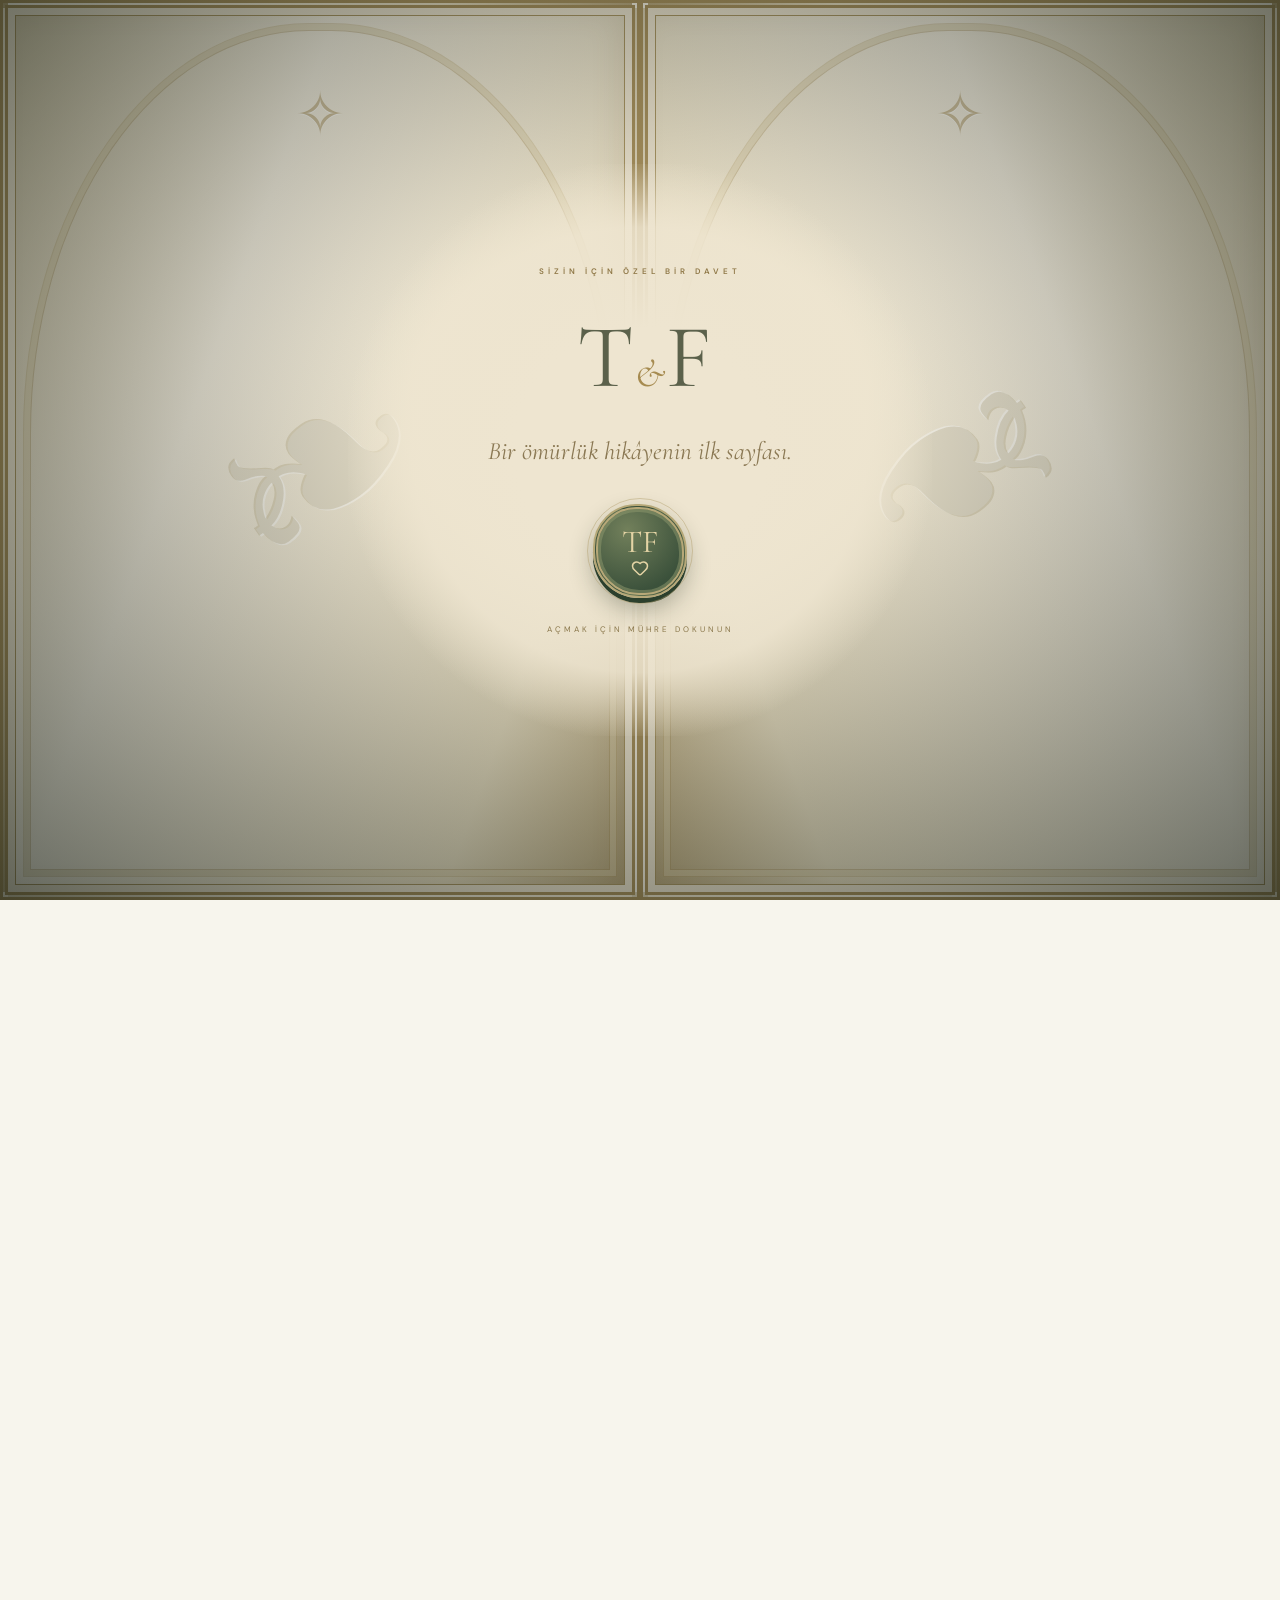
==== index.html @ 4939005d "Fix RSVP dialogs outside animated container and standardize Ümit Faruk name" ====
<!doctype html><html lang="tr"><head><meta charset="utf-8"><meta name="viewport" content="width=device-width,initial-scale=1"><meta name="robots" content="noindex,nofollow"><meta name="description" content="Tuba ve Ümit Faruk'un dijital düğün davetiyesi"><link rel="icon" href="/favicon.svg"><title>Tuba & Ümit Faruk | Bir Ömür Beraber</title>  <script type="module" crossorigin src="/assets/index-DSJ_IQ1r.js"></script>
  <link rel="stylesheet" crossorigin href="/assets/index-CzjHgqT7.css">
</head><body><div id="root"></div></body></html>
---- assets/index-CzjHgqT7.css ----
@import "https://fonts.googleapis.com/css2?family=Cormorant+Garamond:ital,wght@0,400;0,500;0,600;1,400;1,500&family=DM+Sans:wght@400;500;600;700&display=swap";@layer properties{@supports (((-webkit-hyphens:none)) and (not (margin-trim:inline))) or ((-moz-orient:inline) and (not (color:rgb(from red r g b)))){*,:before,:after,::backdrop{--tw-translate-x:0;--tw-translate-y:0;--tw-translate-z:0;--tw-rotate-x:initial;--tw-rotate-y:initial;--tw-rotate-z:initial;--tw-skew-x:initial;--tw-skew-y:initial;--tw-scroll-snap-strictness:proximity;--tw-space-x-reverse:0;--tw-border-style:solid;--tw-leading:initial;--tw-font-weight:initial;--tw-tracking:initial;--tw-ordinal:initial;--tw-slashed-zero:initial;--tw-numeric-figure:initial;--tw-numeric-spacing:initial;--tw-numeric-fraction:initial;--tw-shadow:0 0 #0000;--tw-shadow-color:initial;--tw-shadow-alpha:100%;--tw-inset-shadow:0 0 #0000;--tw-inset-shadow-color:initial;--tw-inset-shadow-alpha:100%;--tw-ring-color:initial;--tw-ring-shadow:0 0 #0000;--tw-inset-ring-color:initial;--tw-inset-ring-shadow:0 0 #0000;--tw-ring-inset:initial;--tw-ring-offset-width:0px;--tw-ring-offset-color:#fff;--tw-ring-offset-shadow:0 0 #0000;--tw-outline-style:solid;--tw-duration:initial;--tw-ease:initial;--tw-content:"";--tw-scale-x:1;--tw-scale-y:1;--tw-scale-z:1}}}@layer theme{:root,:host{--font-sans:ui-sans-serif, system-ui, sans-serif, "Apple Color Emoji", "Segoe UI Emoji", "Segoe UI Symbol", "Noto Color Emoji";--font-mono:ui-monospace, SFMono-Regular, Menlo, Monaco, Consolas, "Liberation Mono", "Courier New", monospace;--color-black:#000;--color-white:#fff;--spacing:.25rem;--container-xs:20rem;--container-sm:24rem;--container-lg:32rem;--text-xs:.75rem;--text-xs--line-height:calc(1 / .75);--text-sm:.875rem;--text-sm--line-height:calc(1.25 / .875);--text-base:1rem;--text-base--line-height:calc(1.5 / 1);--text-lg:1.125rem;--text-lg--line-height:calc(1.75 / 1.125);--font-weight-normal:400;--font-weight-medium:500;--font-weight-semibold:600;--tracking-tight:-.025em;--tracking-widest:.1em;--leading-tight:1.25;--leading-snug:1.375;--leading-normal:1.5;--leading-relaxed:1.625;--radius-xs:.125rem;--radius-sm:.25rem;--radius-md:.375rem;--radius-lg:.5rem;--radius-xl:.75rem;--ease-in-out:cubic-bezier(.4, 0, .2, 1);--animate-spin:spin 1s linear infinite;--animate-pulse:pulse 2s cubic-bezier(.4, 0, .6, 1) infinite;--aspect-video:16 / 9;--default-transition-duration:.15s;--default-transition-timing-function:cubic-bezier(.4, 0, .2, 1);--default-font-family:var(--font-sans);--default-mono-font-family:var(--font-mono)}}@layer base{*,:after,:before,::backdrop{box-sizing:border-box;border:0 solid;margin:0;padding:0}::file-selector-button{box-sizing:border-box;border:0 solid;margin:0;padding:0}html,:host{-webkit-text-size-adjust:100%;tab-size:4;line-height:1.5;font-family:var(--default-font-family,ui-sans-serif, system-ui, sans-serif, "Apple Color Emoji", "Segoe UI Emoji", "Segoe UI Symbol", "Noto Color Emoji");font-feature-settings:var(--default-font-feature-settings,normal);font-variation-settings:var(--default-font-variation-settings,normal);-webkit-tap-highlight-color:transparent}hr{height:0;color:inherit;border-top-width:1px}abbr:where([title]){-webkit-text-decoration:underline dotted;text-decoration:underline dotted}h1,h2,h3,h4,h5,h6{font-size:inherit;font-weight:inherit}a{color:inherit;-webkit-text-decoration:inherit;-webkit-text-decoration:inherit;-webkit-text-decoration:inherit;-webkit-text-decoration:inherit;text-decoration:inherit}b,strong{font-weight:bolder}code,kbd,samp,pre{font-family:var(--default-mono-font-family,ui-monospace, SFMono-Regular, Menlo, Monaco, Consolas, "Liberation Mono", "Courier New", monospace);font-feature-settings:var(--default-mono-font-feature-settings,normal);font-variation-settings:var(--default-mono-font-variation-settings,normal);font-size:1em}small{font-size:80%}sub,sup{vertical-align:baseline;font-size:75%;line-height:0;position:relative}sub{bottom:-.25em}sup{top:-.5em}table{text-indent:0;border-color:inherit;border-collapse:collapse}:-moz-focusring{outline:auto}progress{vertical-align:baseline}summary{display:list-item}ol,ul,menu{list-style:none}img,svg,video,canvas,audio,iframe,embed,object{vertical-align:middle;display:block}img,video{max-width:100%;height:auto}button,input,select,optgroup,textarea{font:inherit;font-feature-settings:inherit;font-variation-settings:inherit;letter-spacing:inherit;color:inherit;opacity:1;background-color:#0000;border-radius:0}::file-selector-button{font:inherit;font-feature-settings:inherit;font-variation-settings:inherit;letter-spacing:inherit;color:inherit;opacity:1;background-color:#0000;border-radius:0}:where(select:is([multiple],[size])) optgroup{font-weight:bolder}:where(select:is([multiple],[size])) optgroup option{padding-inline-start:20px}::file-selector-button{margin-inline-end:4px}::placeholder{opacity:1}@supports (not ((-webkit-appearance:-apple-pay-button))) or (contain-intrinsic-size:1px){::placeholder{color:currentColor}@supports (color:color-mix(in lab, red, red)){::placeholder{color:color-mix(in oklab, currentcolor 50%, transparent)}}}textarea{resize:vertical}::-webkit-search-decoration{-webkit-appearance:none}::-webkit-date-and-time-value{min-height:1lh;text-align:inherit}::-webkit-datetime-edit{display:inline-flex}::-webkit-datetime-edit-fields-wrapper{padding:0}::-webkit-datetime-edit{padding-block:0}::-webkit-datetime-edit-year-field{padding-block:0}::-webkit-datetime-edit-month-field{padding-block:0}::-webkit-datetime-edit-day-field{padding-block:0}::-webkit-datetime-edit-hour-field{padding-block:0}::-webkit-datetime-edit-minute-field{padding-block:0}::-webkit-datetime-edit-second-field{padding-block:0}::-webkit-datetime-edit-millisecond-field{padding-block:0}::-webkit-datetime-edit-meridiem-field{padding-block:0}::-webkit-calendar-picker-indicator{line-height:1}:-moz-ui-invalid{box-shadow:none}button,input:where([type=button],[type=reset],[type=submit]){appearance:button}::file-selector-button{appearance:button}::-webkit-inner-spin-button{height:auto}::-webkit-outer-spin-button{height:auto}[hidden]:where(:not([hidden=until-found])){display:none!important}}@layer components;@layer utilities{.\@container\/card-header{container:card-header/inline-size}.\@container\/field-group{container:field-group/inline-size}.pointer-events-none{pointer-events:none}.invisible{visibility:hidden}.visible{visibility:visible}.sr-only{clip-path:inset(50%);white-space:nowrap;border-width:0;width:1px;height:1px;margin:-1px;padding:0;position:absolute;overflow:hidden}.absolute{position:absolute}.fixed{position:fixed}.relative{position:relative}.inset-0{inset:calc(var(--spacing) * 0)}.inset-x-0{inset-inline:calc(var(--spacing) * 0)}.inset-y-0{inset-block:calc(var(--spacing) * 0)}.inset-s-1\/2{inset-inline-start:50%}.start{inset-inline-start:var(--spacing)}.end{inset-inline-end:var(--spacing)}.-top-12{top:calc(var(--spacing) * -12)}.top-0{top:calc(var(--spacing) * 0)}.top-1\.5{top:calc(var(--spacing) * 1.5)}.top-1\/2{top:50%}.top-3\.5{top:calc(var(--spacing) * 3.5)}.top-4{top:calc(var(--spacing) * 4)}.top-\[1px\]{top:1px}.top-\[50\%\]{top:50%}.top-\[60\%\]{top:60%}.top-full{top:100%}.-right-12{right:calc(var(--spacing) * -12)}.right-0{right:calc(var(--spacing) * 0)}.right-1{right:calc(var(--spacing) * 1)}.right-2{right:calc(var(--spacing) * 2)}.right-3{right:calc(var(--spacing) * 3)}.right-3\.5{right:calc(var(--spacing) * 3.5)}.right-4{right:calc(var(--spacing) * 4)}.-bottom-12{bottom:calc(var(--spacing) * -12)}.bottom-0{bottom:calc(var(--spacing) * 0)}.-left-12{left:calc(var(--spacing) * -12)}.left-0{left:calc(var(--spacing) * 0)}.left-1\/2{left:50%}.left-2{left:calc(var(--spacing) * 2)}.left-3{left:calc(var(--spacing) * 3)}.left-\[50\%\]{left:50%}.isolate{isolation:isolate}.z-10{z-index:10}.z-20{z-index:20}.z-50{z-index:50}.z-\[1\]{z-index:1}.order-first{order:-9999}.order-last{order:9999}.col-start-2{grid-column-start:2}.row-span-2{grid-row:span 2/span 2}.row-start-1{grid-row-start:1}.m-0\!{margin:calc(var(--spacing) * 0)!important}.-mx-1{margin-inline:calc(var(--spacing) * -1)}.mx-2{margin-inline:calc(var(--spacing) * 2)}.mx-3\.5{margin-inline:calc(var(--spacing) * 3.5)}.mx-auto{margin-inline:auto}.-my-2{margin-block:calc(var(--spacing) * -2)}.my-0{margin-block:calc(var(--spacing) * 0)}.my-0\.5{margin-block:calc(var(--spacing) * .5)}.my-1{margin-block:calc(var(--spacing) * 1)}.-mt-4{margin-top:calc(var(--spacing) * -4)}.mt-0\.5{margin-top:calc(var(--spacing) * .5)}.mt-1\.5{margin-top:calc(var(--spacing) * 1.5)}.mt-2{margin-top:calc(var(--spacing) * 2)}.mt-4{margin-top:calc(var(--spacing) * 4)}.mt-auto{margin-top:auto}.mb-2{margin-bottom:calc(var(--spacing) * 2)}.mb-3{margin-bottom:calc(var(--spacing) * 3)}.-ml-1{margin-left:calc(var(--spacing) * -1)}.-ml-4{margin-left:calc(var(--spacing) * -4)}.ml-1{margin-left:calc(var(--spacing) * 1)}.ml-4{margin-left:calc(var(--spacing) * 4)}.ml-auto{margin-left:auto}.line-clamp-1{-webkit-line-clamp:1;-webkit-box-orient:vertical;display:-webkit-box;overflow:hidden}.line-clamp-2{-webkit-line-clamp:2;-webkit-box-orient:vertical;display:-webkit-box;overflow:hidden}.block{display:block}.flex{display:flex}.grid{display:grid}.hidden{display:none}.inline-flex{display:inline-flex}.table{display:table}.table-caption{display:table-caption}.table-cell{display:table-cell}.table-row{display:table-row}.field-sizing-content{field-sizing:content}.aspect-square{aspect-ratio:1}.aspect-video{aspect-ratio:var(--aspect-video)}.size-\(--cell-size\){width:var(--cell-size);height:var(--cell-size)}.size-2{width:calc(var(--spacing) * 2);height:calc(var(--spacing) * 2)}.size-2\.5{width:calc(var(--spacing) * 2.5);height:calc(var(--spacing) * 2.5)}.size-3{width:calc(var(--spacing) * 3);height:calc(var(--spacing) * 3)}.size-3\.5{width:calc(var(--spacing) * 3.5);height:calc(var(--spacing) * 3.5)}.size-4{width:calc(var(--spacing) * 4);height:calc(var(--spacing) * 4)}.size-6{width:calc(var(--spacing) * 6);height:calc(var(--spacing) * 6)}.size-7{width:calc(var(--spacing) * 7);height:calc(var(--spacing) * 7)}.size-8{width:calc(var(--spacing) * 8);height:calc(var(--spacing) * 8)}.size-9{width:calc(var(--spacing) * 9);height:calc(var(--spacing) * 9)}.size-10{width:calc(var(--spacing) * 10);height:calc(var(--spacing) * 10)}.size-16{width:calc(var(--spacing) * 16);height:calc(var(--spacing) * 16)}.size-auto{width:auto;height:auto}.size-full{width:100%;height:100%}.h-\(--cell-size\){height:var(--cell-size)}.h-1\.5{height:calc(var(--spacing) * 1.5)}.h-2{height:calc(var(--spacing) * 2)}.h-2\.5{height:calc(var(--spacing) * 2.5)}.h-4{height:calc(var(--spacing) * 4)}.h-5{height:calc(var(--spacing) * 5)}.h-6{height:calc(var(--spacing) * 6)}.h-7{height:calc(var(--spacing) * 7)}.h-8{height:calc(var(--spacing) * 8)}.h-9{height:calc(var(--spacing) * 9)}.h-10{height:calc(var(--spacing) * 10)}.h-12{height:calc(var(--spacing) * 12)}.h-\[calc\(--spacing\(5\.5\)\)\]{height:calc(calc(var(--spacing) * 5.5))}.h-\[calc\(100\%-1px\)\]{height:calc(100% - 1px)}.h-\[var\(--radix-navigation-menu-viewport-height\)\]{height:var(--radix-navigation-menu-viewport-height)}.h-\[var\(--radix-select-trigger-height\)\]{height:var(--radix-select-trigger-height)}.h-auto{height:auto}.h-full{height:100%}.h-max{height:max-content}.h-px{height:1px}.h-svh{height:100svh}.max-h-\(--radix-context-menu-content-available-height\){max-height:var(--radix-context-menu-content-available-height)}.max-h-\(--radix-dropdown-menu-content-available-height\){max-height:var(--radix-dropdown-menu-content-available-height)}.max-h-\(--radix-select-content-available-height\){max-height:var(--radix-select-content-available-height)}.max-h-96{max-height:calc(var(--spacing) * 96)}.max-h-\[300px\]{max-height:300px}.max-h-\[min\(calc\(--spacing\(96\)---spacing\(9\)\)\,calc\(var\(--available-height\)---spacing\(9\)\)\)\]{max-height:min(calc(calc(var(--spacing) * 96) - calc(var(--spacing) * 9)), calc(var(--available-height) - calc(var(--spacing) * 9)))}.min-h-0{min-height:calc(var(--spacing) * 0)}.min-h-4{min-height:calc(var(--spacing) * 4)}.min-h-9{min-height:calc(var(--spacing) * 9)}.min-h-16{min-height:calc(var(--spacing) * 16)}.min-h-full{min-height:100%}.min-h-svh{min-height:100svh}.w-\(--anchor-width\){width:var(--anchor-width)}.w-\(--cell-size\){width:var(--cell-size)}.w-\(--sidebar-width\){width:var(--sidebar-width)}.w-0{width:calc(var(--spacing) * 0)}.w-1{width:calc(var(--spacing) * 1)}.w-2{width:calc(var(--spacing) * 2)}.w-2\.5{width:calc(var(--spacing) * 2.5)}.w-3{width:calc(var(--spacing) * 3)}.w-3\/4{width:75%}.w-4{width:calc(var(--spacing) * 4)}.w-5{width:calc(var(--spacing) * 5)}.w-9{width:calc(var(--spacing) * 9)}.w-10{width:calc(var(--spacing) * 10)}.w-24{width:calc(var(--spacing) * 24)}.w-64{width:calc(var(--spacing) * 64)}.w-72{width:calc(var(--spacing) * 72)}.w-\[100px\]{width:100px}.w-auto{width:auto}.w-fit{width:fit-content}.w-full{width:100%}.w-max{width:max-content}.w-px{width:1px}.max-w-\(--available-width\){max-width:var(--available-width)}.max-w-\(--skeleton-width\){max-width:var(--skeleton-width)}.max-w-\[80\%\]{max-width:80%}.max-w-\[calc\(100\%-2rem\)\]{max-width:calc(100% - 2rem)}.max-w-full{max-width:100%}.max-w-max{max-width:max-content}.max-w-sm{max-width:var(--container-sm)}.min-w-\(--cell-size\){min-width:var(--cell-size)}.min-w-0{min-width:calc(var(--spacing) * 0)}.min-w-5{min-width:calc(var(--spacing) * 5)}.min-w-8{min-width:calc(var(--spacing) * 8)}.min-w-9{min-width:calc(var(--spacing) * 9)}.min-w-10{min-width:calc(var(--spacing) * 10)}.min-w-16{min-width:calc(var(--spacing) * 16)}.min-w-40{min-width:calc(var(--spacing) * 40)}.min-w-\[8rem\]{min-width:8rem}.min-w-\[12rem\]{min-width:12rem}.min-w-\[calc\(var\(--anchor-width\)\+--spacing\(7\)\)\]{min-width:calc(var(--anchor-width) + calc(var(--spacing) * 7))}.min-w-\[var\(--radix-select-trigger-width\)\]{min-width:var(--radix-select-trigger-width)}.flex-1{flex:1}.shrink{flex-shrink:1}.shrink-0{flex-shrink:0}.grow{flex-grow:1}.grow-0{flex-grow:0}.basis-full{flex-basis:100%}.caption-bottom{caption-side:bottom}.border-collapse{border-collapse:collapse}.origin-\(--radix-context-menu-content-transform-origin\){transform-origin:var(--radix-context-menu-content-transform-origin)}.origin-\(--radix-dropdown-menu-content-transform-origin\){transform-origin:var(--radix-dropdown-menu-content-transform-origin)}.origin-\(--radix-hover-card-content-transform-origin\){transform-origin:var(--radix-hover-card-content-transform-origin)}.origin-\(--radix-menubar-content-transform-origin\){transform-origin:var(--radix-menubar-content-transform-origin)}.origin-\(--radix-popover-content-transform-origin\){transform-origin:var(--radix-popover-content-transform-origin)}.origin-\(--radix-select-content-transform-origin\){transform-origin:var(--radix-select-content-transform-origin)}.origin-\(--radix-tooltip-content-transform-origin\){transform-origin:var(--radix-tooltip-content-transform-origin)}.origin-\(--transform-origin\){transform-origin:var(--transform-origin)}.-translate-x-1\/2{--tw-translate-x:calc(calc(1 / 2 * 100%) * -1);translate:var(--tw-translate-x) var(--tw-translate-y)}.-translate-x-px{--tw-translate-x:-1px;translate:var(--tw-translate-x) var(--tw-translate-y)}.translate-x-\[-50\%\]{--tw-translate-x:-50%;translate:var(--tw-translate-x) var(--tw-translate-y)}.translate-x-px{--tw-translate-x:1px;translate:var(--tw-translate-x) var(--tw-translate-y)}.-translate-y-1\/2{--tw-translate-y:calc(calc(1 / 2 * 100%) * -1);translate:var(--tw-translate-x) var(--tw-translate-y)}.-translate-y-3\/4{--tw-translate-y:calc(calc(3 / 4 * 100%) * -1);translate:var(--tw-translate-x) var(--tw-translate-y)}.translate-y-0\.5{--tw-translate-y:calc(var(--spacing) * .5);translate:var(--tw-translate-x) var(--tw-translate-y)}.translate-y-3\/4{--tw-translate-y:calc(3 / 4 * 100%);translate:var(--tw-translate-x) var(--tw-translate-y)}.translate-y-\[-50\%\]{--tw-translate-y:-50%;translate:var(--tw-translate-x) var(--tw-translate-y)}.translate-y-\[calc\(-50\%_-_2px\)\]{--tw-translate-y:calc(-50% - 2px);translate:var(--tw-translate-x) var(--tw-translate-y)}.rotate-45{rotate:45deg}.rotate-90{rotate:90deg}.transform{transform:var(--tw-rotate-x,) var(--tw-rotate-y,) var(--tw-rotate-z,) var(--tw-skew-x,) var(--tw-skew-y,)}.animate-pulse{animation:var(--animate-pulse)}.animate-spin{animation:var(--animate-spin)}.cursor-default{cursor:default}.cursor-text{cursor:text}.touch-none{touch-action:none}.resize-none{resize:none}.snap-x{scroll-snap-type:x var(--tw-scroll-snap-strictness)}.snap-mandatory{--tw-scroll-snap-strictness:mandatory}.scroll-my-1{scroll-margin-block:calc(var(--spacing) * 1)}.scroll-px-1{scroll-padding-inline:calc(var(--spacing) * 1)}.scroll-py-1{scroll-padding-block:calc(var(--spacing) * 1)}.list-disc{list-style-type:disc}.list-none{list-style-type:none}.appearance-none{appearance:none}.auto-rows-min{grid-auto-rows:min-content}.grid-cols-\[0_1fr\]{grid-template-columns:0 1fr}.grid-rows-\[auto_1fr\]{grid-template-rows:auto 1fr}.grid-rows-\[auto_auto\]{grid-template-rows:auto auto}.flex-col{flex-direction:column}.flex-col-reverse{flex-direction:column-reverse}.flex-row{flex-direction:row}.flex-wrap{flex-wrap:wrap}.place-content-center{place-content:center}.place-items-center{place-items:center}.items-center{align-items:center}.items-end{align-items:flex-end}.items-start{align-items:flex-start}.items-stretch{align-items:stretch}.justify-between{justify-content:space-between}.justify-center{justify-content:center}.justify-start{justify-content:flex-start}.justify-items-start{justify-items:start}.gap-0\.5{gap:calc(var(--spacing) * .5)}.gap-1{gap:calc(var(--spacing) * 1)}.gap-1\.5{gap:calc(var(--spacing) * 1.5)}.gap-2{gap:calc(var(--spacing) * 2)}.gap-2\.5{gap:calc(var(--spacing) * 2.5)}.gap-3{gap:calc(var(--spacing) * 3)}.gap-4{gap:calc(var(--spacing) * 4)}.gap-6{gap:calc(var(--spacing) * 6)}.gap-7{gap:calc(var(--spacing) * 7)}.gap-8{gap:calc(var(--spacing) * 8)}.gap-\[--spacing\(var\(--gap\)\)\]{gap:calc(var(--spacing) * var(--gap))}:where(.-space-x-2>:not(:last-child)){--tw-space-x-reverse:0;margin-inline-start:calc(calc(var(--spacing) * -2) * var(--tw-space-x-reverse));margin-inline-end:calc(calc(var(--spacing) * -2) * calc(1 - var(--tw-space-x-reverse)))}.gap-y-0\.5{row-gap:calc(var(--spacing) * .5)}.self-end{align-self:flex-end}.self-start{align-self:flex-start}.self-stretch{align-self:stretch}.justify-self-end{justify-self:flex-end}.truncate{text-overflow:ellipsis;white-space:nowrap;overflow:hidden}.overflow-auto{overflow:auto}.overflow-hidden{overflow:hidden}.overflow-x-auto{overflow-x:auto}.overflow-x-hidden{overflow-x:hidden}.overflow-y-auto{overflow-y:auto}.overscroll-contain{overscroll-behavior:contain}.overscroll-x-contain{overscroll-behavior-x:contain}.rounded-\[2px\]{border-radius:2px}.rounded-\[4px\]{border-radius:4px}.rounded-\[calc\(var\(--radius\)-5px\)\]{border-radius:calc(var(--radius) - 5px)}.rounded-\[inherit\]{border-radius:inherit}.rounded-full{border-radius:2147483647px}.rounded-lg{border-radius:var(--radius-lg)}.rounded-md{border-radius:var(--radius-md)}.rounded-none{border-radius:0}.rounded-sm{border-radius:var(--radius-sm)}.rounded-xl{border-radius:var(--radius-xl)}.rounded-xs{border-radius:var(--radius-xs)}.rounded-l-md{border-top-left-radius:var(--radius-md);border-bottom-left-radius:var(--radius-md)}.rounded-tl-sm{border-top-left-radius:var(--radius-sm)}.rounded-r-md{border-top-right-radius:var(--radius-md);border-bottom-right-radius:var(--radius-md)}.border{border-style:var(--tw-border-style);border-width:1px}.border-0{border-style:var(--tw-border-style);border-width:0}.border-\[1\.5px\]{border-style:var(--tw-border-style);border-width:1.5px}.border-y{border-block-style:var(--tw-border-style);border-block-width:1px}.border-t{border-top-style:var(--tw-border-style);border-top-width:1px}.border-r{border-right-style:var(--tw-border-style);border-right-width:1px}.border-b{border-bottom-style:var(--tw-border-style);border-bottom-width:1px}.border-l{border-left-style:var(--tw-border-style);border-left-width:1px}.border-dashed{--tw-border-style:dashed;border-style:dashed}.border-none{--tw-border-style:none;border-style:none}.border-\(--color-border\){border-color:var(--color-border)}.border-transparent{border-color:#0000}.border-t-transparent{border-top-color:#0000}.border-l-transparent{border-left-color:#0000}.bg-\(--color-bg\){background-color:var(--color-bg)}.bg-\[Canvas\]{background-color:canvas}.bg-black\/50{background-color:#00000080}@supports (color:color-mix(in lab, red, red)){.bg-black\/50{background-color:color-mix(in oklab, var(--color-black) 50%, transparent)}}.bg-transparent{background-color:#0000}.bg-white{background-color:var(--color-white)}.bg-clip-padding{background-clip:padding-box}.fill-current{fill:currentColor}.p-0{padding:calc(var(--spacing) * 0)}.p-1{padding:calc(var(--spacing) * 1)}.p-2{padding:calc(var(--spacing) * 2)}.p-3{padding:calc(var(--spacing) * 3)}.p-4{padding:calc(var(--spacing) * 4)}.p-6{padding:calc(var(--spacing) * 6)}.p-\[3px\]{padding:3px}.p-px{padding:1px}.px-\(--cell-size\){padding-inline:var(--cell-size)}.px-1{padding-inline:calc(var(--spacing) * 1)}.px-1\.5{padding-inline:calc(var(--spacing) * 1.5)}.px-2{padding-inline:calc(var(--spacing) * 2)}.px-2\.5{padding-inline:calc(var(--spacing) * 2.5)}.px-3{padding-inline:calc(var(--spacing) * 3)}.px-4{padding-inline:calc(var(--spacing) * 4)}.px-6{padding-inline:calc(var(--spacing) * 6)}.py-0\.5{padding-block:calc(var(--spacing) * .5)}.py-1{padding-block:calc(var(--spacing) * 1)}.py-1\.5{padding-block:calc(var(--spacing) * 1.5)}.py-2{padding-block:calc(var(--spacing) * 2)}.py-3{padding-block:calc(var(--spacing) * 3)}.py-4{padding-block:calc(var(--spacing) * 4)}.py-6{padding-block:calc(var(--spacing) * 6)}.pt-0{padding-top:calc(var(--spacing) * 0)}.pt-3{padding-top:calc(var(--spacing) * 3)}.pt-4{padding-top:calc(var(--spacing) * 4)}.pr-1{padding-right:calc(var(--spacing) * 1)}.pr-2{padding-right:calc(var(--spacing) * 2)}.pr-2\.5{padding-right:calc(var(--spacing) * 2.5)}.pr-3{padding-right:calc(var(--spacing) * 3)}.pr-8{padding-right:calc(var(--spacing) * 8)}.pr-9{padding-right:calc(var(--spacing) * 9)}.pb-2{padding-bottom:calc(var(--spacing) * 2)}.pb-3{padding-bottom:calc(var(--spacing) * 3)}.pb-4{padding-bottom:calc(var(--spacing) * 4)}.pl-2{padding-left:calc(var(--spacing) * 2)}.pl-3{padding-left:calc(var(--spacing) * 3)}.pl-4{padding-left:calc(var(--spacing) * 4)}.pl-8{padding-left:calc(var(--spacing) * 8)}.text-center{text-align:center}.text-left{text-align:left}.align-middle{vertical-align:middle}.font-mono{font-family:var(--font-mono)}.font-sans{font-family:var(--font-sans)}.text-base{font-size:var(--text-base);line-height:var(--tw-leading,var(--text-base--line-height))}.text-lg{font-size:var(--text-lg);line-height:var(--tw-leading,var(--text-lg--line-height))}.text-sm{font-size:var(--text-sm);line-height:var(--tw-leading,var(--text-sm--line-height))}.text-sm\/relaxed{font-size:var(--text-sm);line-height:var(--leading-relaxed)}.text-xs{font-size:var(--text-xs);line-height:var(--tw-leading,var(--text-xs--line-height))}.text-\[0\.8rem\]{font-size:.8rem}.leading-none{--tw-leading:1;line-height:1}.leading-normal{--tw-leading:var(--leading-normal);line-height:var(--leading-normal)}.leading-relaxed{--tw-leading:var(--leading-relaxed);line-height:var(--leading-relaxed)}.leading-snug{--tw-leading:var(--leading-snug);line-height:var(--leading-snug)}.leading-tight{--tw-leading:var(--leading-tight);line-height:var(--leading-tight)}.font-medium{--tw-font-weight:var(--font-weight-medium);font-weight:var(--font-weight-medium)}.font-normal{--tw-font-weight:var(--font-weight-normal);font-weight:var(--font-weight-normal)}.font-semibold{--tw-font-weight:var(--font-weight-semibold);font-weight:var(--font-weight-semibold)}.tracking-tight{--tw-tracking:var(--tracking-tight);letter-spacing:var(--tracking-tight)}.tracking-widest{--tw-tracking:var(--tracking-widest);letter-spacing:var(--tracking-widest)}.text-balance{text-wrap:balance}.break-words,.wrap-break-word{overflow-wrap:break-word}.whitespace-normal{white-space:normal}.whitespace-nowrap{white-space:nowrap}.text-\[CanvasText\]{color:canvastext}.text-current{color:currentColor}.text-white{color:var(--color-white)}.tabular-nums{--tw-numeric-spacing:tabular-nums;font-variant-numeric:var(--tw-ordinal,) var(--tw-slashed-zero,) var(--tw-numeric-figure,) var(--tw-numeric-spacing,) var(--tw-numeric-fraction,)}.underline-offset-4{text-underline-offset:4px}.opacity-0{opacity:0}.opacity-50{opacity:.5}.opacity-60{opacity:.6}.opacity-70{opacity:.7}.shadow{--tw-shadow:0 1px 3px 0 var(--tw-shadow-color,#0000001a), 0 1px 2px -1px var(--tw-shadow-color,#0000001a);box-shadow:var(--tw-inset-shadow), var(--tw-inset-ring-shadow), var(--tw-ring-offset-shadow), var(--tw-ring-shadow), var(--tw-shadow)}.shadow-\[0_0_0_1px_var\(--sidebar-border\)\]{--tw-shadow:0 0 0 1px var(--tw-shadow-color,var(--sidebar-border));box-shadow:var(--tw-inset-shadow), var(--tw-inset-ring-shadow), var(--tw-ring-offset-shadow), var(--tw-ring-shadow), var(--tw-shadow)}.shadow-lg{--tw-shadow:0 10px 15px -3px var(--tw-shadow-color,#0000001a), 0 4px 6px -4px var(--tw-shadow-color,#0000001a);box-shadow:var(--tw-inset-shadow), var(--tw-inset-ring-shadow), var(--tw-ring-offset-shadow), var(--tw-ring-shadow), var(--tw-shadow)}.shadow-md{--tw-shadow:0 4px 6px -1px var(--tw-shadow-color,#0000001a), 0 2px 4px -2px var(--tw-shadow-color,#0000001a);box-shadow:var(--tw-inset-shadow), var(--tw-inset-ring-shadow), var(--tw-ring-offset-shadow), var(--tw-ring-shadow), var(--tw-shadow)}.shadow-none{--tw-shadow:0 0 #0000;box-shadow:var(--tw-inset-shadow), var(--tw-inset-ring-shadow), var(--tw-ring-offset-shadow), var(--tw-ring-shadow), var(--tw-shadow)}.shadow-sm{--tw-shadow:0 1px 3px 0 var(--tw-shadow-color,#0000001a), 0 1px 2px -1px var(--tw-shadow-color,#0000001a);box-shadow:var(--tw-inset-shadow), var(--tw-inset-ring-shadow), var(--tw-ring-offset-shadow), var(--tw-ring-shadow), var(--tw-shadow)}.shadow-xl{--tw-shadow:0 20px 25px -5px var(--tw-shadow-color,#0000001a), 0 8px 10px -6px var(--tw-shadow-color,#0000001a);box-shadow:var(--tw-inset-shadow), var(--tw-inset-ring-shadow), var(--tw-ring-offset-shadow), var(--tw-ring-shadow), var(--tw-shadow)}.shadow-xs{--tw-shadow:0 1px 2px 0 var(--tw-shadow-color,#0000000d);box-shadow:var(--tw-inset-shadow), var(--tw-inset-ring-shadow), var(--tw-ring-offset-shadow), var(--tw-ring-shadow), var(--tw-shadow)}.ring-0{--tw-ring-shadow:var(--tw-ring-inset,) 0 0 0 calc(0px + var(--tw-ring-offset-width)) var(--tw-ring-color,currentcolor);box-shadow:var(--tw-inset-shadow), var(--tw-inset-ring-shadow), var(--tw-ring-offset-shadow), var(--tw-ring-shadow), var(--tw-shadow)}.ring-1{--tw-ring-shadow:var(--tw-ring-inset,) 0 0 0 calc(1px + var(--tw-ring-offset-width)) var(--tw-ring-color,currentcolor);box-shadow:var(--tw-inset-shadow), var(--tw-inset-ring-shadow), var(--tw-ring-offset-shadow), var(--tw-ring-shadow), var(--tw-shadow)}.ring-2{--tw-ring-shadow:var(--tw-ring-inset,) 0 0 0 calc(2px + var(--tw-ring-offset-width)) var(--tw-ring-color,currentcolor);box-shadow:var(--tw-inset-shadow), var(--tw-inset-ring-shadow), var(--tw-ring-offset-shadow), var(--tw-ring-shadow), var(--tw-shadow)}.ring-3{--tw-ring-shadow:var(--tw-ring-inset,) 0 0 0 calc(3px + var(--tw-ring-offset-width)) var(--tw-ring-color,currentcolor);box-shadow:var(--tw-inset-shadow), var(--tw-inset-ring-shadow), var(--tw-ring-offset-shadow), var(--tw-ring-shadow), var(--tw-shadow)}.outline-hidden{--tw-outline-style:none;outline-style:none}@media (forced-colors:active){.outline-hidden{outline-offset:2px;outline:2px solid #0000}}.outline{outline-style:var(--tw-outline-style);outline-width:1px}.transition{transition-property:color,background-color,border-color,outline-color,text-decoration-color,fill,stroke,--tw-gradient-from,--tw-gradient-via,--tw-gradient-to,opacity,box-shadow,transform,translate,scale,rotate,filter,-webkit-backdrop-filter,backdrop-filter,display,content-visibility,overlay,pointer-events;transition-timing-function:var(--tw-ease,var(--default-transition-timing-function));transition-duration:var(--tw-duration,var(--default-transition-duration))}.transition-\[color\,box-shadow\]{transition-property:color,box-shadow;transition-timing-function:var(--tw-ease,var(--default-transition-timing-function));transition-duration:var(--tw-duration,var(--default-transition-duration))}.transition-\[left\,right\,width\]{transition-property:left,right,width;transition-timing-function:var(--tw-ease,var(--default-transition-timing-function));transition-duration:var(--tw-duration,var(--default-transition-duration))}.transition-\[margin\,opacity\]{transition-property:margin,opacity;transition-timing-function:var(--tw-ease,var(--default-transition-timing-function));transition-duration:var(--tw-duration,var(--default-transition-duration))}.transition-\[translate\,scale\,opacity\]{transition-property:translate,scale,opacity;transition-timing-function:var(--tw-ease,var(--default-transition-timing-function));transition-duration:var(--tw-duration,var(--default-transition-duration))}.transition-\[width\,height\,padding\]{transition-property:width,height,padding;transition-timing-function:var(--tw-ease,var(--default-transition-timing-function));transition-duration:var(--tw-duration,var(--default-transition-duration))}.transition-\[width\]{transition-property:width;transition-timing-function:var(--tw-ease,var(--default-transition-timing-function));transition-duration:var(--tw-duration,var(--default-transition-duration))}.transition-all{transition-property:all;transition-timing-function:var(--tw-ease,var(--default-transition-timing-function));transition-duration:var(--tw-duration,var(--default-transition-duration))}.transition-colors{transition-property:color,background-color,border-color,outline-color,text-decoration-color,fill,stroke,--tw-gradient-from,--tw-gradient-via,--tw-gradient-to;transition-timing-function:var(--tw-ease,var(--default-transition-timing-function));transition-duration:var(--tw-duration,var(--default-transition-duration))}.transition-opacity{transition-property:opacity;transition-timing-function:var(--tw-ease,var(--default-transition-timing-function));transition-duration:var(--tw-duration,var(--default-transition-duration))}.transition-shadow{transition-property:box-shadow;transition-timing-function:var(--tw-ease,var(--default-transition-timing-function));transition-duration:var(--tw-duration,var(--default-transition-duration))}.transition-transform{transition-property:transform,translate,scale,rotate;transition-timing-function:var(--tw-ease,var(--default-transition-timing-function));transition-duration:var(--tw-duration,var(--default-transition-duration))}.transition-none{transition-property:none}.duration-100{--tw-duration:.1s;transition-duration:.1s}.duration-200{--tw-duration:.2s;transition-duration:.2s}.duration-300{--tw-duration:.3s;transition-duration:.3s}.duration-1000{--tw-duration:1s;transition-duration:1s}.ease-in-out{--tw-ease:var(--ease-in-out);transition-timing-function:var(--ease-in-out)}.ease-linear{--tw-ease:linear;transition-timing-function:linear}.contain-content{contain:content}.outline-none{--tw-outline-style:none;outline-style:none}.select-none{-webkit-user-select:none;user-select:none}.\[--cell-size\:--spacing\(8\)\]{--cell-size:calc(var(--spacing) * 8)}.\[contain-intrinsic-size\:auto_10rem\]{contain-intrinsic-size:auto 10rem}.\[content-visibility\:auto\]{content-visibility:auto}.group-focus-within\/menu-item\:opacity-100:is(:where(.group\/menu-item):focus-within *){opacity:1}@media (hover:hover){.group-hover\/menu-item\:opacity-100:is(:where(.group\/menu-item):hover *){opacity:1}}.group-has-data-\[sidebar\=menu-action\]\/menu-item\:pr-8:is(:where(.group\/menu-item):has([data-sidebar=menu-action]) *){padding-right:calc(var(--spacing) * 8)}.group-has-data-\[size\=lg\]\/avatar-group\:size-10:is(:where(.group\/avatar-group):has([data-size=lg]) *){width:calc(var(--spacing) * 10);height:calc(var(--spacing) * 10)}.group-has-data-\[size\=sm\]\/avatar-group\:size-6:is(:where(.group\/avatar-group):has([data-size=sm]) *){width:calc(var(--spacing) * 6);height:calc(var(--spacing) * 6)}.group-has-data-\[slot\=combobox-clear\]\/input-group\:hidden:is(:where(.group\/input-group):has([data-slot=combobox-clear]) *){display:none}.group-has-data-\[slot\=message-footer\]\/message\:-translate-y-8:is(:where(.group\/message):has([data-slot=message-footer]) *){--tw-translate-y:calc(var(--spacing) * -8);translate:var(--tw-translate-x) var(--tw-translate-y)}.group-has-data-\[variant\=ghost\]\/message\:px-0:is(:where(.group\/message):has([data-variant=ghost]) *){padding-inline:calc(var(--spacing) * 0)}.group-has-\[\[data-orientation\=horizontal\]\]\/field\:text-balance:is(:where(.group\/field):has([data-orientation=horizontal]) *){text-wrap:balance}.group-has-\[\[data-slot\=item-description\]\]\/item\:translate-y-0\.5:is(:where(.group\/item):has([data-slot=item-description]) *){--tw-translate-y:calc(var(--spacing) * .5);translate:var(--tw-translate-x) var(--tw-translate-y)}.group-has-\[\[data-slot\=item-description\]\]\/item\:self-start:is(:where(.group\/item):has([data-slot=item-description]) *){align-self:flex-start}.group-has-\[\>input\]\/input-group\:pt-2\.5:is(:where(.group\/input-group):has(>input) *){padding-top:calc(var(--spacing) * 2.5)}.group-has-\[\>input\]\/input-group\:pb-2\.5:is(:where(.group\/input-group):has(>input) *){padding-bottom:calc(var(--spacing) * 2.5)}.group-data-empty\/combobox-content\:flex:is(:where(.group\/combobox-content)[data-empty] *){display:flex}.group-data-\[align\=end\]\/bubble\:self-end:is(:where(.group\/bubble)[data-align=end] *){align-self:flex-end}.group-data-\[align\=end\]\/message\:justify-end:is(:where(.group\/message)[data-align=end] *){justify-content:flex-end}.group-data-\[align\=end\]\/message\:self-end:is(:where(.group\/message)[data-align=end] *){align-self:flex-end}.group-data-\[collapsible\=icon\]\:-mt-8:is(:where(.group)[data-collapsible=icon] *){margin-top:calc(var(--spacing) * -8)}.group-data-\[collapsible\=icon\]\:hidden:is(:where(.group)[data-collapsible=icon] *){display:none}.group-data-\[collapsible\=icon\]\:size-8\!:is(:where(.group)[data-collapsible=icon] *){width:calc(var(--spacing) * 8)!important;height:calc(var(--spacing) * 8)!important}.group-data-\[collapsible\=icon\]\:w-\(--sidebar-width-icon\):is(:where(.group)[data-collapsible=icon] *){width:var(--sidebar-width-icon)}.group-data-\[collapsible\=icon\]\:w-\[calc\(var\(--sidebar-width-icon\)\+\(--spacing\(4\)\)\)\]:is(:where(.group)[data-collapsible=icon] *){width:calc(var(--sidebar-width-icon) + (calc(var(--spacing) * 4)))}.group-data-\[collapsible\=icon\]\:w-\[calc\(var\(--sidebar-width-icon\)\+\(--spacing\(4\)\)\+2px\)\]:is(:where(.group)[data-collapsible=icon] *){width:calc(var(--sidebar-width-icon) + (calc(var(--spacing) * 4)) + 2px)}.group-data-\[collapsible\=icon\]\:overflow-hidden:is(:where(.group)[data-collapsible=icon] *){overflow:hidden}.group-data-\[collapsible\=icon\]\:p-0\!:is(:where(.group)[data-collapsible=icon] *){padding:calc(var(--spacing) * 0)!important}.group-data-\[collapsible\=icon\]\:p-2\!:is(:where(.group)[data-collapsible=icon] *){padding:calc(var(--spacing) * 2)!important}.group-data-\[collapsible\=icon\]\:opacity-0:is(:where(.group)[data-collapsible=icon] *){opacity:0}.group-data-\[collapsible\=offcanvas\]\:right-\[calc\(var\(--sidebar-width\)\*-1\)\]:is(:where(.group)[data-collapsible=offcanvas] *){right:calc(var(--sidebar-width) * -1)}.group-data-\[collapsible\=offcanvas\]\:left-\[calc\(var\(--sidebar-width\)\*-1\)\]:is(:where(.group)[data-collapsible=offcanvas] *){left:calc(var(--sidebar-width) * -1)}.group-data-\[collapsible\=offcanvas\]\:w-0:is(:where(.group)[data-collapsible=offcanvas] *){width:calc(var(--spacing) * 0)}.group-data-\[collapsible\=offcanvas\]\:translate-x-0:is(:where(.group)[data-collapsible=offcanvas] *){--tw-translate-x:calc(var(--spacing) * 0);translate:var(--tw-translate-x) var(--tw-translate-y)}.group-data-\[disabled\=true\]\:pointer-events-none:is(:where(.group)[data-disabled=true] *){pointer-events:none}.group-data-\[disabled\=true\]\:opacity-50:is(:where(.group)[data-disabled=true] *),.group-data-\[disabled\=true\]\/field\:opacity-50:is(:where(.group\/field)[data-disabled=true] *),.group-data-\[disabled\=true\]\/input-group\:opacity-50:is(:where(.group\/input-group)[data-disabled=true] *){opacity:.5}.group-data-\[focused\=true\]\/day\:relative:is(:where(.group\/day)[data-focused=true] *){position:relative}.group-data-\[focused\=true\]\/day\:z-10:is(:where(.group\/day)[data-focused=true] *){z-index:10}.group-data-\[focused\=true\]\/day\:ring-\[3px\]:is(:where(.group\/day)[data-focused=true] *){--tw-ring-shadow:var(--tw-ring-inset,) 0 0 0 calc(3px + var(--tw-ring-offset-width)) var(--tw-ring-color,currentcolor);box-shadow:var(--tw-inset-shadow), var(--tw-inset-ring-shadow), var(--tw-ring-offset-shadow), var(--tw-ring-shadow), var(--tw-shadow)}.group-data-\[orientation\=horizontal\]\/tabs\:h-9:is(:where(.group\/tabs)[data-orientation=horizontal] *){height:calc(var(--spacing) * 9)}.group-data-\[orientation\=vertical\]\/attachment\:absolute:is(:where(.group\/attachment)[data-orientation=vertical] *){position:absolute}.group-data-\[orientation\=vertical\]\/attachment\:top-3:is(:where(.group\/attachment)[data-orientation=vertical] *){top:calc(var(--spacing) * 3)}.group-data-\[orientation\=vertical\]\/attachment\:right-3:is(:where(.group\/attachment)[data-orientation=vertical] *){right:calc(var(--spacing) * 3)}.group-data-\[orientation\=vertical\]\/attachment\:w-full:is(:where(.group\/attachment)[data-orientation=vertical] *){width:100%}.group-data-\[orientation\=vertical\]\/attachment\:gap-1:is(:where(.group\/attachment)[data-orientation=vertical] *){gap:calc(var(--spacing) * 1)}.group-data-\[orientation\=vertical\]\/attachment\:px-1:is(:where(.group\/attachment)[data-orientation=vertical] *){padding-inline:calc(var(--spacing) * 1)}.group-data-\[orientation\=vertical\]\/tabs\:h-fit:is(:where(.group\/tabs)[data-orientation=vertical] *){height:fit-content}.group-data-\[orientation\=vertical\]\/tabs\:w-full:is(:where(.group\/tabs)[data-orientation=vertical] *){width:100%}.group-data-\[orientation\=vertical\]\/tabs\:flex-col:is(:where(.group\/tabs)[data-orientation=vertical] *){flex-direction:column}.group-data-\[orientation\=vertical\]\/tabs\:justify-start:is(:where(.group\/tabs)[data-orientation=vertical] *){justify-content:flex-start}.group-data-\[side\=left\]\:-right-4:is(:where(.group)[data-side=left] *){right:calc(var(--spacing) * -4)}.group-data-\[side\=left\]\:border-r:is(:where(.group)[data-side=left] *){border-right-style:var(--tw-border-style);border-right-width:1px}.group-data-\[side\=right\]\:left-0:is(:where(.group)[data-side=right] *){left:calc(var(--spacing) * 0)}.group-data-\[side\=right\]\:rotate-180:is(:where(.group)[data-side=right] *){rotate:180deg}.group-data-\[side\=right\]\:border-l:is(:where(.group)[data-side=right] *){border-left-style:var(--tw-border-style);border-left-width:1px}.group-data-\[size\=default\]\/avatar\:size-2\.5:is(:where(.group\/avatar)[data-size=default] *){width:calc(var(--spacing) * 2.5);height:calc(var(--spacing) * 2.5)}.group-data-\[size\=default\]\/switch\:size-4:is(:where(.group\/switch)[data-size=default] *){width:calc(var(--spacing) * 4);height:calc(var(--spacing) * 4)}.group-data-\[size\=lg\]\/avatar\:size-3:is(:where(.group\/avatar)[data-size=lg] *){width:calc(var(--spacing) * 3);height:calc(var(--spacing) * 3)}.group-data-\[size\=sm\]\/alert-dialog-content\:grid:is(:where(.group\/alert-dialog-content)[data-size=sm] *){display:grid}.group-data-\[size\=sm\]\/alert-dialog-content\:grid-cols-2:is(:where(.group\/alert-dialog-content)[data-size=sm] *){grid-template-columns:repeat(2,minmax(0,1fr))}.group-data-\[size\=sm\]\/attachment\:w-8:is(:where(.group\/attachment)[data-size=sm] *){width:calc(var(--spacing) * 8)}.group-data-\[size\=sm\]\/avatar\:size-2:is(:where(.group\/avatar)[data-size=sm] *){width:calc(var(--spacing) * 2);height:calc(var(--spacing) * 2)}.group-data-\[size\=sm\]\/avatar\:text-xs:is(:where(.group\/avatar)[data-size=sm] *){font-size:var(--text-xs);line-height:var(--tw-leading,var(--text-xs--line-height))}.group-data-\[size\=sm\]\/switch\:size-3:is(:where(.group\/switch)[data-size=sm] *){width:calc(var(--spacing) * 3);height:calc(var(--spacing) * 3)}.group-data-\[size\=xs\]\/attachment\:w-7:is(:where(.group\/attachment)[data-size=xs] *){width:calc(var(--spacing) * 7)}.group-data-\[size\=xs\]\/attachment\:rounded-md:is(:where(.group\/attachment)[data-size=xs] *){border-radius:var(--radius-md)}.group-data-\[state\=done\]\/attachment\:opacity-100:is(:where(.group\/attachment)[data-state=done] *),.group-data-\[state\=idle\]\/attachment\:opacity-100:is(:where(.group\/attachment)[data-state=idle] *){opacity:1}.group-data-\[state\=open\]\:rotate-180:is(:where(.group)[data-state=open] *){rotate:180deg}.group-data-\[variant\=floating\]\:rounded-lg:is(:where(.group)[data-variant=floating] *){border-radius:var(--radius-lg)}.group-data-\[variant\=floating\]\:border:is(:where(.group)[data-variant=floating] *){border-style:var(--tw-border-style);border-width:1px}.group-data-\[variant\=floating\]\:shadow-sm:is(:where(.group)[data-variant=floating] *){--tw-shadow:0 1px 3px 0 var(--tw-shadow-color,#0000001a), 0 1px 2px -1px var(--tw-shadow-color,#0000001a);box-shadow:var(--tw-inset-shadow), var(--tw-inset-ring-shadow), var(--tw-ring-offset-shadow), var(--tw-ring-shadow), var(--tw-shadow)}.group-data-\[variant\=line\]\/tabs-list\:bg-transparent:is(:where(.group\/tabs-list)[data-variant=line] *){background-color:#0000}.group-data-\[variant\=outline\]\/field-group\:-mb-2:is(:where(.group\/field-group)[data-variant=outline] *){margin-bottom:calc(var(--spacing) * -2)}.group-data-\[variant\=separator\]\/marker\:flex-none:is(:where(.group\/marker)[data-variant=separator] *){flex:none}.group-data-\[variant\=separator\]\/marker\:text-center:is(:where(.group\/marker)[data-variant=separator] *){text-align:center}.group-data-\[vaul-drawer-direction\=bottom\]\/drawer-content\:block:is(:where(.group\/drawer-content)[data-vaul-drawer-direction=bottom] *){display:block}.group-data-\[vaul-drawer-direction\=bottom\]\/drawer-content\:text-center:is(:where(.group\/drawer-content)[data-vaul-drawer-direction=bottom] *),.group-data-\[vaul-drawer-direction\=top\]\/drawer-content\:text-center:is(:where(.group\/drawer-content)[data-vaul-drawer-direction=top] *){text-align:center}.group-data-\[viewport\=false\]\/navigation-menu\:top-full:is(:where(.group\/navigation-menu)[data-viewport=false] *){top:100%}.group-data-\[viewport\=false\]\/navigation-menu\:mt-1\.5:is(:where(.group\/navigation-menu)[data-viewport=false] *){margin-top:calc(var(--spacing) * 1.5)}.group-data-\[viewport\=false\]\/navigation-menu\:overflow-hidden:is(:where(.group\/navigation-menu)[data-viewport=false] *){overflow:hidden}.group-data-\[viewport\=false\]\/navigation-menu\:rounded-md:is(:where(.group\/navigation-menu)[data-viewport=false] *){border-radius:var(--radius-md)}.group-data-\[viewport\=false\]\/navigation-menu\:border:is(:where(.group\/navigation-menu)[data-viewport=false] *){border-style:var(--tw-border-style);border-width:1px}.group-data-\[viewport\=false\]\/navigation-menu\:shadow:is(:where(.group\/navigation-menu)[data-viewport=false] *){--tw-shadow:0 1px 3px 0 var(--tw-shadow-color,#0000001a), 0 1px 2px -1px var(--tw-shadow-color,#0000001a);box-shadow:var(--tw-inset-shadow), var(--tw-inset-ring-shadow), var(--tw-ring-offset-shadow), var(--tw-ring-shadow), var(--tw-shadow)}.group-data-\[viewport\=false\]\/navigation-menu\:duration-200:is(:where(.group\/navigation-menu)[data-viewport=false] *){--tw-duration:.2s;transition-duration:.2s}.peer-disabled\:cursor-not-allowed:is(:where(.peer):disabled~*){cursor:not-allowed}.peer-disabled\:opacity-50:is(:where(.peer):disabled~*){opacity:.5}.peer-data-\[size\=default\]\/menu-button\:top-1\.5:is(:where(.peer\/menu-button)[data-size=default]~*){top:calc(var(--spacing) * 1.5)}.peer-data-\[size\=lg\]\/menu-button\:top-2\.5:is(:where(.peer\/menu-button)[data-size=lg]~*){top:calc(var(--spacing) * 2.5)}.peer-data-\[size\=sm\]\/menu-button\:top-1:is(:where(.peer\/menu-button)[data-size=sm]~*){top:calc(var(--spacing) * 1)}.file\:inline-flex::file-selector-button{display:inline-flex}.file\:h-7::file-selector-button{height:calc(var(--spacing) * 7)}.file\:border-0::file-selector-button{border-style:var(--tw-border-style);border-width:0}.file\:bg-transparent::file-selector-button{background-color:#0000}.file\:text-sm::file-selector-button{font-size:var(--text-sm);line-height:var(--tw-leading,var(--text-sm--line-height))}.file\:font-medium::file-selector-button{--tw-font-weight:var(--font-weight-medium);font-weight:var(--font-weight-medium)}.before\:mr-1:before{content:var(--tw-content);margin-right:calc(var(--spacing) * 1)}.before\:h-px:before{content:var(--tw-content);height:1px}.before\:min-w-0:before{content:var(--tw-content);min-width:calc(var(--spacing) * 0)}.before\:flex-1:before{content:var(--tw-content);flex:1}.after\:absolute:after{content:var(--tw-content);position:absolute}.after\:-inset-2:after{content:var(--tw-content);inset:calc(var(--spacing) * -2)}.after\:inset-y-0:after{content:var(--tw-content);inset-block:calc(var(--spacing) * 0)}.after\:left-1\/2:after{content:var(--tw-content);left:50%}.after\:ml-1:after{content:var(--tw-content);margin-left:calc(var(--spacing) * 1)}.after\:h-px:after{content:var(--tw-content);height:1px}.after\:w-1:after{content:var(--tw-content);width:calc(var(--spacing) * 1)}.after\:w-\[2px\]:after{content:var(--tw-content);width:2px}.after\:min-w-0:after{content:var(--tw-content);min-width:calc(var(--spacing) * 0)}.after\:flex-1:after{content:var(--tw-content);flex:1}.after\:-translate-x-1\/2:after{content:var(--tw-content);--tw-translate-x:calc(calc(1 / 2 * 100%) * -1);translate:var(--tw-translate-x) var(--tw-translate-y)}.after\:opacity-0:after{content:var(--tw-content);opacity:0}.after\:transition-opacity:after{content:var(--tw-content);transition-property:opacity;transition-timing-function:var(--tw-ease,var(--default-transition-timing-function));transition-duration:var(--tw-duration,var(--default-transition-duration))}.group-data-\[collapsible\=offcanvas\]\:after\:left-full:is(:where(.group)[data-collapsible=offcanvas] *):after{content:var(--tw-content);left:100%}.group-data-\[orientation\=horizontal\]\/tabs\:after\:inset-x-0:is(:where(.group\/tabs)[data-orientation=horizontal] *):after{content:var(--tw-content);inset-inline:calc(var(--spacing) * 0)}.group-data-\[orientation\=horizontal\]\/tabs\:after\:bottom-\[-5px\]:is(:where(.group\/tabs)[data-orientation=horizontal] *):after{content:var(--tw-content);bottom:-5px}.group-data-\[orientation\=horizontal\]\/tabs\:after\:h-0\.5:is(:where(.group\/tabs)[data-orientation=horizontal] *):after{content:var(--tw-content);height:calc(var(--spacing) * .5)}.group-data-\[orientation\=vertical\]\/tabs\:after\:inset-y-0:is(:where(.group\/tabs)[data-orientation=vertical] *):after{content:var(--tw-content);inset-block:calc(var(--spacing) * 0)}.group-data-\[orientation\=vertical\]\/tabs\:after\:-right-1:is(:where(.group\/tabs)[data-orientation=vertical] *):after{content:var(--tw-content);right:calc(var(--spacing) * -1)}.group-data-\[orientation\=vertical\]\/tabs\:after\:w-0\.5:is(:where(.group\/tabs)[data-orientation=vertical] *):after{content:var(--tw-content);width:calc(var(--spacing) * .5)}.first\:rounded-l-md:first-child{border-top-left-radius:var(--radius-md);border-bottom-left-radius:var(--radius-md)}.first\:border-l:first-child{border-left-style:var(--tw-border-style);border-left-width:1px}.last\:mt-0:last-child{margin-top:calc(var(--spacing) * 0)}.last\:rounded-r-md:last-child{border-top-right-radius:var(--radius-md);border-bottom-right-radius:var(--radius-md)}.last\:border-b-0:last-child{border-bottom-style:var(--tw-border-style);border-bottom-width:0}.focus-within\:ring-1:focus-within{--tw-ring-shadow:var(--tw-ring-inset,) 0 0 0 calc(1px + var(--tw-ring-offset-width)) var(--tw-ring-color,currentcolor);box-shadow:var(--tw-inset-shadow), var(--tw-inset-ring-shadow), var(--tw-ring-offset-shadow), var(--tw-ring-shadow), var(--tw-shadow)}.focus-within\:ring-\[3px\]:focus-within{--tw-ring-shadow:var(--tw-ring-inset,) 0 0 0 calc(3px + var(--tw-ring-offset-width)) var(--tw-ring-color,currentcolor);box-shadow:var(--tw-inset-shadow), var(--tw-inset-ring-shadow), var(--tw-ring-offset-shadow), var(--tw-ring-shadow), var(--tw-shadow)}@media (hover:hover){.hover\:underline:hover{text-decoration-line:underline}.hover\:opacity-100:hover{opacity:1}.hover\:shadow-\[0_0_0_1px_var\(--sidebar-accent\)\]:hover{--tw-shadow:0 0 0 1px var(--tw-shadow-color,var(--sidebar-accent));box-shadow:var(--tw-inset-shadow), var(--tw-inset-ring-shadow), var(--tw-ring-offset-shadow), var(--tw-ring-shadow), var(--tw-shadow)}.hover\:ring-4:hover{--tw-ring-shadow:var(--tw-ring-inset,) 0 0 0 calc(4px + var(--tw-ring-offset-width)) var(--tw-ring-color,currentcolor);box-shadow:var(--tw-inset-shadow), var(--tw-inset-ring-shadow), var(--tw-ring-offset-shadow), var(--tw-ring-shadow), var(--tw-shadow)}}.focus\:z-10:focus{z-index:10}.focus\:ring-2:focus{--tw-ring-shadow:var(--tw-ring-inset,) 0 0 0 calc(2px + var(--tw-ring-offset-width)) var(--tw-ring-color,currentcolor);box-shadow:var(--tw-inset-shadow), var(--tw-inset-ring-shadow), var(--tw-ring-offset-shadow), var(--tw-ring-shadow), var(--tw-shadow)}.focus\:ring-offset-2:focus{--tw-ring-offset-width:2px;--tw-ring-offset-shadow:var(--tw-ring-inset,) 0 0 0 var(--tw-ring-offset-width) var(--tw-ring-offset-color)}.focus\:outline-hidden:focus{--tw-outline-style:none;outline-style:none}@media (forced-colors:active){.focus\:outline-hidden:focus{outline-offset:2px;outline:2px solid #0000}}.focus-visible\:z-10:focus-visible{z-index:10}.focus-visible\:ring-0:focus-visible{--tw-ring-shadow:var(--tw-ring-inset,) 0 0 0 calc(0px + var(--tw-ring-offset-width)) var(--tw-ring-color,currentcolor);box-shadow:var(--tw-inset-shadow), var(--tw-inset-ring-shadow), var(--tw-ring-offset-shadow), var(--tw-ring-shadow), var(--tw-shadow)}.focus-visible\:ring-1:focus-visible{--tw-ring-shadow:var(--tw-ring-inset,) 0 0 0 calc(1px + var(--tw-ring-offset-width)) var(--tw-ring-color,currentcolor);box-shadow:var(--tw-inset-shadow), var(--tw-inset-ring-shadow), var(--tw-ring-offset-shadow), var(--tw-ring-shadow), var(--tw-shadow)}.focus-visible\:ring-2:focus-visible{--tw-ring-shadow:var(--tw-ring-inset,) 0 0 0 calc(2px + var(--tw-ring-offset-width)) var(--tw-ring-color,currentcolor);box-shadow:var(--tw-inset-shadow), var(--tw-inset-ring-shadow), var(--tw-ring-offset-shadow), var(--tw-ring-shadow), var(--tw-shadow)}.focus-visible\:ring-4:focus-visible{--tw-ring-shadow:var(--tw-ring-inset,) 0 0 0 calc(4px + var(--tw-ring-offset-width)) var(--tw-ring-color,currentcolor);box-shadow:var(--tw-inset-shadow), var(--tw-inset-ring-shadow), var(--tw-ring-offset-shadow), var(--tw-ring-shadow), var(--tw-shadow)}.focus-visible\:ring-\[3px\]:focus-visible{--tw-ring-shadow:var(--tw-ring-inset,) 0 0 0 calc(3px + var(--tw-ring-offset-width)) var(--tw-ring-color,currentcolor);box-shadow:var(--tw-inset-shadow), var(--tw-inset-ring-shadow), var(--tw-ring-offset-shadow), var(--tw-ring-shadow), var(--tw-shadow)}.focus-visible\:ring-offset-1:focus-visible{--tw-ring-offset-width:1px;--tw-ring-offset-shadow:var(--tw-ring-inset,) 0 0 0 var(--tw-ring-offset-width) var(--tw-ring-offset-color)}.focus-visible\:outline-hidden:focus-visible{--tw-outline-style:none;outline-style:none}@media (forced-colors:active){.focus-visible\:outline-hidden:focus-visible{outline-offset:2px;outline:2px solid #0000}}.focus-visible\:outline-1:focus-visible{outline-style:var(--tw-outline-style);outline-width:1px}.disabled\:pointer-events-none:disabled{pointer-events:none}.disabled\:cursor-not-allowed:disabled{cursor:not-allowed}.disabled\:opacity-50:disabled{opacity:.5}:where([data-side=left]) .in-data-\[side\=left\]\:cursor-w-resize{cursor:w-resize}:where([data-side=right]) .in-data-\[side\=right\]\:cursor-e-resize{cursor:e-resize}.has-focus\:ring-\[3px\]:has(:focus){--tw-ring-shadow:var(--tw-ring-inset,) 0 0 0 calc(3px + var(--tw-ring-offset-width)) var(--tw-ring-color,currentcolor);box-shadow:var(--tw-inset-shadow), var(--tw-inset-ring-shadow), var(--tw-ring-offset-shadow), var(--tw-ring-shadow), var(--tw-shadow)}.has-disabled\:pointer-events-none:has(:disabled){pointer-events:none}.has-disabled\:cursor-not-allowed:has(:disabled){cursor:not-allowed}.has-disabled\:opacity-50:has(:disabled){opacity:.5}.has-aria-invalid\:ring-\[3px\]:has([aria-invalid=true]){--tw-ring-shadow:var(--tw-ring-inset,) 0 0 0 calc(3px + var(--tw-ring-offset-width)) var(--tw-ring-color,currentcolor);box-shadow:var(--tw-inset-shadow), var(--tw-inset-ring-shadow), var(--tw-ring-offset-shadow), var(--tw-ring-shadow), var(--tw-shadow)}.has-data-\[slot\=alert-dialog-media\]\:grid-rows-\[auto_auto_1fr\]:has([data-slot=alert-dialog-media]){grid-template-rows:auto auto 1fr}.has-data-\[slot\=alert-dialog-media\]\:gap-x-6:has([data-slot=alert-dialog-media]){column-gap:calc(var(--spacing) * 6)}.has-data-\[slot\=attachment-content\]\:w-30:has([data-slot=attachment-content]){width:calc(var(--spacing) * 30)}.has-data-\[slot\=attachment-content\]\:px-1\.5:has([data-slot=attachment-content]){padding-inline:calc(var(--spacing) * 1.5)}.has-data-\[slot\=attachment-content\]\:px-2:has([data-slot=attachment-content]){padding-inline:calc(var(--spacing) * 2)}.has-data-\[slot\=attachment-content\]\:px-2\.5:has([data-slot=attachment-content]){padding-inline:calc(var(--spacing) * 2.5)}.has-data-\[slot\=attachment-content\]\:py-1:has([data-slot=attachment-content]){padding-block:calc(var(--spacing) * 1)}.has-data-\[slot\=attachment-content\]\:py-1\.5:has([data-slot=attachment-content]){padding-block:calc(var(--spacing) * 1.5)}.has-data-\[slot\=attachment-content\]\:py-2:has([data-slot=attachment-content]){padding-block:calc(var(--spacing) * 2)}.has-data-\[slot\=attachment-media\]\:p-1:has([data-slot=attachment-media]){padding:calc(var(--spacing) * 1)}.has-data-\[slot\=attachment-media\]\:p-1\.5:has([data-slot=attachment-media]){padding:calc(var(--spacing) * 1.5)}.has-data-\[slot\=attachment-media\]\:p-2:has([data-slot=attachment-media]){padding:calc(var(--spacing) * 2)}.has-data-\[slot\=card-action\]\:grid-cols-\[1fr_auto\]:has([data-slot=card-action]){grid-template-columns:1fr auto}.has-data-\[slot\=combobox-chip\]\:px-1\.5:has([data-slot=combobox-chip]){padding-inline:calc(var(--spacing) * 1.5)}.has-data-\[slot\=combobox-chip-remove\]\:pr-0:has([data-slot=combobox-chip-remove]){padding-right:calc(var(--spacing) * 0)}.has-\[\[data-slot\=input-group-control\]\:focus-visible\]\:ring-\[3px\]:has([data-slot=input-group-control]:focus-visible){--tw-ring-shadow:var(--tw-ring-inset,) 0 0 0 calc(3px + var(--tw-ring-offset-width)) var(--tw-ring-color,currentcolor);box-shadow:var(--tw-inset-shadow), var(--tw-inset-ring-shadow), var(--tw-ring-offset-shadow), var(--tw-ring-shadow), var(--tw-shadow)}.has-\[button\]\:p-0:has(:is(button)){padding:calc(var(--spacing) * 0)}.has-\[select\:disabled\]\:opacity-50:has(:is(select:disabled)){opacity:.5}.has-\[\>\[data-align\=block-end\]\]\:h-auto:has(>[data-align=block-end]){height:auto}.has-\[\>\[data-align\=block-end\]\]\:flex-col:has(>[data-align=block-end]){flex-direction:column}.has-\[\>\[data-align\=block-start\]\]\:h-auto:has(>[data-align=block-start]){height:auto}.has-\[\>\[data-align\=block-start\]\]\:flex-col:has(>[data-align=block-start]){flex-direction:column}.has-\[\>\[data-slot\=button-group\]\]\:gap-2:has(>[data-slot=button-group]){gap:calc(var(--spacing) * 2)}.has-\[\>\[data-slot\=checkbox-group\]\]\:gap-3:has(>[data-slot=checkbox-group]){gap:calc(var(--spacing) * 3)}.has-\[\>\[data-slot\=field-content\]\]\:items-start:has(>[data-slot=field-content]){align-items:flex-start}.has-\[\>\[data-slot\=field\]\]\:w-full:has(>[data-slot=field]){width:100%}.has-\[\>\[data-slot\=field\]\]\:flex-col:has(>[data-slot=field]){flex-direction:column}.has-\[\>\[data-slot\=field\]\]\:rounded-md:has(>[data-slot=field]){border-radius:var(--radius-md)}.has-\[\>\[data-slot\=field\]\]\:border:has(>[data-slot=field]){border-style:var(--tw-border-style);border-width:1px}.has-\[\>\[data-slot\=radio-group\]\]\:gap-3:has(>[data-slot=radio-group]){gap:calc(var(--spacing) * 3)}.has-\[\>button\]\:mr-\[-0\.45rem\]:has(>button){margin-right:-.45rem}.has-\[\>button\]\:ml-\[-0\.45rem\]:has(>button){margin-left:-.45rem}.has-\[\>kbd\]\:mr-\[-0\.35rem\]:has(>kbd){margin-right:-.35rem}.has-\[\>kbd\]\:ml-\[-0\.35rem\]:has(>kbd){margin-left:-.35rem}.has-\[\>svg\]\:grid-cols-\[calc\(var\(--spacing\)\*4\)_1fr\]:has(>svg){grid-template-columns:calc(var(--spacing) * 4) 1fr}.has-\[\>svg\]\:gap-x-3:has(>svg){column-gap:calc(var(--spacing) * 3)}.has-\[\>svg\]\:p-0:has(>svg){padding:calc(var(--spacing) * 0)}.has-\[\>svg\]\:px-1\.5:has(>svg){padding-inline:calc(var(--spacing) * 1.5)}.has-\[\>svg\]\:px-2:has(>svg){padding-inline:calc(var(--spacing) * 2)}.has-\[\>svg\]\:px-2\.5:has(>svg){padding-inline:calc(var(--spacing) * 2.5)}.has-\[\>svg\]\:px-3:has(>svg){padding-inline:calc(var(--spacing) * 3)}.has-\[\>svg\]\:px-4:has(>svg){padding-inline:calc(var(--spacing) * 4)}.has-\[\>textarea\]\:h-auto:has(>textarea){height:auto}.aria-disabled\:pointer-events-none[aria-disabled=true]{pointer-events:none}.aria-disabled\:opacity-50[aria-disabled=true]{opacity:.5}.aria-\[orientation\=horizontal\]\:h-px[aria-orientation=horizontal]{height:1px}.aria-\[orientation\=horizontal\]\:w-full[aria-orientation=horizontal]{width:100%}.aria-\[orientation\=horizontal\]\:after\:left-0[aria-orientation=horizontal]:after{content:var(--tw-content);left:calc(var(--spacing) * 0)}.aria-\[orientation\=horizontal\]\:after\:h-1[aria-orientation=horizontal]:after{content:var(--tw-content);height:calc(var(--spacing) * 1)}.aria-\[orientation\=horizontal\]\:after\:w-full[aria-orientation=horizontal]:after{content:var(--tw-content);width:100%}.aria-\[orientation\=horizontal\]\:after\:translate-x-0[aria-orientation=horizontal]:after{content:var(--tw-content);--tw-translate-x:calc(var(--spacing) * 0);translate:var(--tw-translate-x) var(--tw-translate-y)}.aria-\[orientation\=horizontal\]\:after\:-translate-y-1\/2[aria-orientation=horizontal]:after{content:var(--tw-content);--tw-translate-y:calc(calc(1 / 2 * 100%) * -1);translate:var(--tw-translate-x) var(--tw-translate-y)}.aria-\[orientation\=vertical\]\:flex-col[aria-orientation=vertical]{flex-direction:column}.data-empty\:p-0[data-empty]{padding:calc(var(--spacing) * 0)}.data-pressed\:bg-transparent[data-pressed]{background-color:#0000}:is(.group-data-\[align\=end\]\/message\:\*\:data-slot\:self-end:is(:where(.group\/message)[data-align=end] *)>*)[data-slot]{align-self:flex-end}.data-\[active\=false\]\:pointer-events-none[data-active=false]{pointer-events:none}.data-\[active\=false\]\:scale-95[data-active=false]{--tw-scale-x:95%;--tw-scale-y:95%;--tw-scale-z:95%;scale:var(--tw-scale-x) var(--tw-scale-y)}.data-\[active\=false\]\:opacity-0[data-active=false]{opacity:0}.data-\[active\=false\]\:duration-400[data-active=false]{--tw-duration:.4s;transition-duration:.4s}.data-\[active\=false\]\:ease-\[cubic-bezier\(0\.7\,0\,0\.84\,0\)\][data-active=false]{--tw-ease:cubic-bezier(.7,0,.84,0);transition-timing-function:cubic-bezier(.7,0,.84,0)}.data-\[active\=true\]\:z-10[data-active=true]{z-index:10}.data-\[active\=true\]\:translate-y-0[data-active=true]{--tw-translate-y:calc(var(--spacing) * 0);translate:var(--tw-translate-x) var(--tw-translate-y)}.data-\[active\=true\]\:scale-100[data-active=true]{--tw-scale-x:100%;--tw-scale-y:100%;--tw-scale-z:100%;scale:var(--tw-scale-x) var(--tw-scale-y)}.data-\[active\=true\]\:font-medium[data-active=true]{--tw-font-weight:var(--font-weight-medium);font-weight:var(--font-weight-medium)}.data-\[active\=true\]\:opacity-100[data-active=true]{opacity:1}.data-\[active\=true\]\:ring-\[3px\][data-active=true]{--tw-ring-shadow:var(--tw-ring-inset,) 0 0 0 calc(3px + var(--tw-ring-offset-width)) var(--tw-ring-color,currentcolor);box-shadow:var(--tw-inset-shadow), var(--tw-inset-ring-shadow), var(--tw-ring-offset-shadow), var(--tw-ring-shadow), var(--tw-shadow)}.data-\[active\=true\]\:ease-\[cubic-bezier\(0\.23\,1\,0\.32\,1\)\][data-active=true]{--tw-ease:cubic-bezier(.23,1,.32,1);transition-timing-function:cubic-bezier(.23,1,.32,1)}.data-\[align\=end\]\:flex-row-reverse[data-align=end]{flex-direction:row-reverse}.data-\[align\=end\]\:self-end[data-align=end]{align-self:flex-end}.data-\[chips\=true\]\:min-w-\(--anchor-width\)[data-chips=true]{min-width:var(--anchor-width)}.data-\[direction\=end\]\:bottom-4[data-direction=end]{bottom:calc(var(--spacing) * 4)}.data-\[direction\=end\]\:data-\[active\=false\]\:translate-y-full[data-direction=end][data-active=false]{--tw-translate-y:100%;translate:var(--tw-translate-x) var(--tw-translate-y)}.data-\[direction\=start\]\:top-4[data-direction=start]{top:calc(var(--spacing) * 4)}.data-\[direction\=start\]\:data-\[active\=false\]\:-translate-y-full[data-direction=start][data-active=false]{--tw-translate-y:-100%;translate:var(--tw-translate-x) var(--tw-translate-y)}.data-\[disabled\]\:pointer-events-none[data-disabled]{pointer-events:none}.data-\[disabled\]\:opacity-50[data-disabled]{opacity:.5}.data-\[disabled\=true\]\:pointer-events-none[data-disabled=true]{pointer-events:none}.data-\[disabled\=true\]\:opacity-50[data-disabled=true]{opacity:.5}.data-\[inset\]\:pl-8[data-inset]{padding-left:calc(var(--spacing) * 8)}.data-\[orientation\=horizontal\]\:h-1\.5[data-orientation=horizontal]{height:calc(var(--spacing) * 1.5)}.data-\[orientation\=horizontal\]\:h-full[data-orientation=horizontal]{height:100%}.data-\[orientation\=horizontal\]\:h-px[data-orientation=horizontal]{height:1px}.data-\[orientation\=horizontal\]\:w-full[data-orientation=horizontal]{width:100%}.data-\[orientation\=horizontal\]\:flex-col[data-orientation=horizontal]{flex-direction:column}.data-\[orientation\=vertical\]\:h-auto[data-orientation=vertical]{height:auto}.data-\[orientation\=vertical\]\:h-full[data-orientation=vertical]{height:100%}.data-\[orientation\=vertical\]\:min-h-44[data-orientation=vertical]{min-height:calc(var(--spacing) * 44)}.data-\[orientation\=vertical\]\:w-1\.5[data-orientation=vertical]{width:calc(var(--spacing) * 1.5)}.data-\[orientation\=vertical\]\:w-auto[data-orientation=vertical]{width:auto}.data-\[orientation\=vertical\]\:w-full[data-orientation=vertical]{width:100%}.data-\[orientation\=vertical\]\:w-px[data-orientation=vertical]{width:1px}.data-\[orientation\=vertical\]\:flex-col[data-orientation=vertical]{flex-direction:column}.data-\[range-end\=true\]\:rounded-md[data-range-end=true]{border-radius:var(--radius-md)}.data-\[range-end\=true\]\:rounded-r-md[data-range-end=true]{border-top-right-radius:var(--radius-md);border-bottom-right-radius:var(--radius-md)}.data-\[range-middle\=true\]\:rounded-none[data-range-middle=true]{border-radius:0}.data-\[range-start\=true\]\:rounded-md[data-range-start=true]{border-radius:var(--radius-md)}.data-\[range-start\=true\]\:rounded-l-md[data-range-start=true]{border-top-left-radius:var(--radius-md);border-bottom-left-radius:var(--radius-md)}.data-\[selected\=true\]\:rounded-none[data-selected=true]{border-radius:0}.data-\[side\=bottom\]\:translate-y-1[data-side=bottom]{--tw-translate-y:calc(var(--spacing) * 1);translate:var(--tw-translate-x) var(--tw-translate-y)}.data-\[side\=left\]\:-translate-x-1[data-side=left]{--tw-translate-x:calc(var(--spacing) * -1);translate:var(--tw-translate-x) var(--tw-translate-y)}.data-\[side\=right\]\:translate-x-1[data-side=right]{--tw-translate-x:calc(var(--spacing) * 1);translate:var(--tw-translate-x) var(--tw-translate-y)}.data-\[side\=top\]\:-translate-y-1[data-side=top]{--tw-translate-y:calc(var(--spacing) * -1);translate:var(--tw-translate-x) var(--tw-translate-y)}.data-\[size\=default\]\:h-9[data-size=default]{height:calc(var(--spacing) * 9)}.data-\[size\=default\]\:h-\[1\.15rem\][data-size=default]{height:1.15rem}.data-\[size\=default\]\:w-8[data-size=default]{width:calc(var(--spacing) * 8)}.data-\[size\=lg\]\:size-10[data-size=lg]{width:calc(var(--spacing) * 10);height:calc(var(--spacing) * 10)}.data-\[size\=sm\]\:size-6[data-size=sm]{width:calc(var(--spacing) * 6);height:calc(var(--spacing) * 6)}.data-\[size\=sm\]\:h-3\.5[data-size=sm]{height:calc(var(--spacing) * 3.5)}.data-\[size\=sm\]\:h-8[data-size=sm]{height:calc(var(--spacing) * 8)}.data-\[size\=sm\]\:w-6[data-size=sm]{width:calc(var(--spacing) * 6)}.data-\[size\=sm\]\:max-w-xs[data-size=sm]{max-width:var(--container-xs)}.data-\[size\=sm\]\:py-1[data-size=sm]{padding-block:calc(var(--spacing) * 1)}:is(.\*\:data-\[slot\=attachment\]\:flex-none>*)[data-slot=attachment]{flex:none}:is(.\*\:data-\[slot\=attachment\]\:snap-start>*)[data-slot=attachment]{scroll-snap-align:start}:is(.\*\:data-\[slot\=avatar\]\:ring-2>*)[data-slot=avatar]{--tw-ring-shadow:var(--tw-ring-inset,) 0 0 0 calc(2px + var(--tw-ring-offset-width)) var(--tw-ring-color,currentcolor);box-shadow:var(--tw-inset-shadow), var(--tw-inset-ring-shadow), var(--tw-ring-offset-shadow), var(--tw-ring-shadow), var(--tw-shadow)}:is(.\*\:data-\[slot\=bubble-content\]\:rounded-none>*)[data-slot=bubble-content]{border-radius:0}:is(.\*\:data-\[slot\=bubble-content\]\:bg-\[oklch\(from_var\(--primary\)_0\.93_calc\(c\*0\.4\)_h\)\]>*)[data-slot=bubble-content]{background-color:oklch(from var(--primary) .93 calc(c * .4) h)}:is(.\*\:data-\[slot\=bubble-content\]\:bg-transparent>*)[data-slot=bubble-content]{background-color:#0000}:is(.\*\:data-\[slot\=bubble-content\]\:p-0>*)[data-slot=bubble-content]{padding:calc(var(--spacing) * 0)}.data-\[slot\=checkbox-group\]\:gap-3[data-slot=checkbox-group]{gap:calc(var(--spacing) * 3)}:is(.\*\*\:data-\[slot\=command-input-wrapper\]\:h-12 *)[data-slot=command-input-wrapper]{height:calc(var(--spacing) * 12)}:is(.\*\:data-\[slot\=input-group\]\:m-1>*)[data-slot=input-group]{margin:calc(var(--spacing) * 1)}:is(.\*\:data-\[slot\=input-group\]\:mb-0>*)[data-slot=input-group]{margin-bottom:calc(var(--spacing) * 0)}:is(.\*\:data-\[slot\=input-group\]\:h-8>*)[data-slot=input-group]{height:calc(var(--spacing) * 8)}:is(.\*\:data-\[slot\=input-group\]\:shadow-none>*)[data-slot=input-group]{--tw-shadow:0 0 #0000;box-shadow:var(--tw-inset-shadow), var(--tw-inset-ring-shadow), var(--tw-ring-offset-shadow), var(--tw-ring-shadow), var(--tw-shadow)}:is(.\*\*\:data-\[slot\=navigation-menu-link\]\:focus\:ring-0 *)[data-slot=navigation-menu-link]:focus{--tw-ring-shadow:var(--tw-ring-inset,) 0 0 0 calc(0px + var(--tw-ring-offset-width)) var(--tw-ring-color,currentcolor);box-shadow:var(--tw-inset-shadow), var(--tw-inset-ring-shadow), var(--tw-ring-offset-shadow), var(--tw-ring-shadow), var(--tw-shadow)}:is(.\*\*\:data-\[slot\=navigation-menu-link\]\:focus\:outline-none *)[data-slot=navigation-menu-link]:focus{--tw-outline-style:none;outline-style:none}:is(.\*\:data-\[slot\=select-value\]\:line-clamp-1>*)[data-slot=select-value]{-webkit-line-clamp:1;-webkit-box-orient:vertical;display:-webkit-box;overflow:hidden}:is(.\*\:data-\[slot\=select-value\]\:flex>*)[data-slot=select-value]{display:flex}:is(.\*\:data-\[slot\=select-value\]\:items-center>*)[data-slot=select-value]{align-items:center}:is(.\*\:data-\[slot\=select-value\]\:gap-2>*)[data-slot=select-value]{gap:calc(var(--spacing) * 2)}:is(.group-data-\[orientation\=vertical\]\/attachment\:\*\:data-\[slot\=spinner\]\:size-6\!:is(:where(.group\/attachment)[data-orientation=vertical] *)>*)[data-slot=spinner]{width:calc(var(--spacing) * 6)!important;height:calc(var(--spacing) * 6)!important}.data-\[spacing\=0\]\:rounded-none[data-spacing="0"]{border-radius:0}.data-\[spacing\=0\]\:shadow-none[data-spacing="0"]{--tw-shadow:0 0 #0000;box-shadow:var(--tw-inset-shadow), var(--tw-inset-ring-shadow), var(--tw-ring-offset-shadow), var(--tw-ring-shadow), var(--tw-shadow)}.data-\[spacing\=0\]\:first\:rounded-l-md[data-spacing="0"]:first-child{border-top-left-radius:var(--radius-md);border-bottom-left-radius:var(--radius-md)}.data-\[spacing\=0\]\:last\:rounded-r-md[data-spacing="0"]:last-child{border-top-right-radius:var(--radius-md);border-bottom-right-radius:var(--radius-md)}.group-data-\[variant\=default\]\/tabs-list\:data-\[state\=active\]\:shadow-sm:is(:where(.group\/tabs-list)[data-variant=default] *)[data-state=active]{--tw-shadow:0 1px 3px 0 var(--tw-shadow-color,#0000001a), 0 1px 2px -1px var(--tw-shadow-color,#0000001a);box-shadow:var(--tw-inset-shadow), var(--tw-inset-ring-shadow), var(--tw-ring-offset-shadow), var(--tw-ring-shadow), var(--tw-shadow)}.group-data-\[variant\=line\]\/tabs-list\:data-\[state\=active\]\:bg-transparent:is(:where(.group\/tabs-list)[data-variant=line] *)[data-state=active]{background-color:#0000}.group-data-\[variant\=line\]\/tabs-list\:data-\[state\=active\]\:shadow-none:is(:where(.group\/tabs-list)[data-variant=line] *)[data-state=active]{--tw-shadow:0 0 #0000;box-shadow:var(--tw-inset-shadow), var(--tw-inset-ring-shadow), var(--tw-ring-offset-shadow), var(--tw-ring-shadow), var(--tw-shadow)}.group-data-\[variant\=line\]\/tabs-list\:data-\[state\=active\]\:after\:opacity-100:is(:where(.group\/tabs-list)[data-variant=line] *)[data-state=active]:after{content:var(--tw-content);opacity:1}.data-\[state\=checked\]\:translate-x-\[calc\(100\%-2px\)\][data-state=checked]{--tw-translate-x:calc(100% - 2px);translate:var(--tw-translate-x) var(--tw-translate-y)}.data-\[state\=closed\]\:duration-300[data-state=closed]{--tw-duration:.3s;transition-duration:.3s}.data-\[state\=idle\]\:border-dashed[data-state=idle]{--tw-border-style:dashed;border-style:dashed}.data-\[state\=open\]\:opacity-100[data-state=open]{opacity:1}.data-\[state\=open\]\:duration-500[data-state=open]{--tw-duration:.5s;transition-duration:.5s}.data-\[state\=unchecked\]\:translate-x-0[data-state=unchecked]{--tw-translate-x:calc(var(--spacing) * 0);translate:var(--tw-translate-x) var(--tw-translate-y)}.data-\[variant\=ghost\]\:max-w-full[data-variant=ghost]{max-width:100%}.data-\[variant\=label\]\:text-sm[data-variant=label]{font-size:var(--text-sm);line-height:var(--tw-leading,var(--text-sm--line-height))}.data-\[variant\=legend\]\:text-base[data-variant=legend]{font-size:var(--text-base);line-height:var(--tw-leading,var(--text-base--line-height))}.data-\[variant\=line\]\:rounded-none[data-variant=line]{border-radius:0}.data-\[spacing\=0\]\:data-\[variant\=outline\]\:border-l-0[data-spacing="0"][data-variant=outline]{border-left-style:var(--tw-border-style);border-left-width:0}.data-\[spacing\=0\]\:data-\[variant\=outline\]\:first\:border-l[data-spacing="0"][data-variant=outline]:first-child{border-left-style:var(--tw-border-style);border-left-width:1px}.data-\[spacing\=default\]\:data-\[variant\=outline\]\:shadow-xs[data-spacing=default][data-variant=outline]{--tw-shadow:0 1px 2px 0 var(--tw-shadow-color,#0000000d);box-shadow:var(--tw-inset-shadow), var(--tw-inset-ring-shadow), var(--tw-ring-offset-shadow), var(--tw-ring-shadow), var(--tw-shadow)}.data-\[vaul-drawer-direction\=bottom\]\:inset-x-0[data-vaul-drawer-direction=bottom]{inset-inline:calc(var(--spacing) * 0)}.data-\[vaul-drawer-direction\=bottom\]\:bottom-0[data-vaul-drawer-direction=bottom]{bottom:calc(var(--spacing) * 0)}.data-\[vaul-drawer-direction\=bottom\]\:mt-24[data-vaul-drawer-direction=bottom]{margin-top:calc(var(--spacing) * 24)}.data-\[vaul-drawer-direction\=bottom\]\:max-h-\[80vh\][data-vaul-drawer-direction=bottom]{max-height:80vh}.data-\[vaul-drawer-direction\=bottom\]\:rounded-t-lg[data-vaul-drawer-direction=bottom]{border-top-left-radius:var(--radius-lg);border-top-right-radius:var(--radius-lg)}.data-\[vaul-drawer-direction\=bottom\]\:border-t[data-vaul-drawer-direction=bottom]{border-top-style:var(--tw-border-style);border-top-width:1px}.data-\[vaul-drawer-direction\=left\]\:inset-y-0[data-vaul-drawer-direction=left]{inset-block:calc(var(--spacing) * 0)}.data-\[vaul-drawer-direction\=left\]\:left-0[data-vaul-drawer-direction=left]{left:calc(var(--spacing) * 0)}.data-\[vaul-drawer-direction\=left\]\:w-3\/4[data-vaul-drawer-direction=left]{width:75%}.data-\[vaul-drawer-direction\=left\]\:border-r[data-vaul-drawer-direction=left]{border-right-style:var(--tw-border-style);border-right-width:1px}.data-\[vaul-drawer-direction\=right\]\:inset-y-0[data-vaul-drawer-direction=right]{inset-block:calc(var(--spacing) * 0)}.data-\[vaul-drawer-direction\=right\]\:right-0[data-vaul-drawer-direction=right]{right:calc(var(--spacing) * 0)}.data-\[vaul-drawer-direction\=right\]\:w-3\/4[data-vaul-drawer-direction=right]{width:75%}.data-\[vaul-drawer-direction\=right\]\:border-l[data-vaul-drawer-direction=right]{border-left-style:var(--tw-border-style);border-left-width:1px}.data-\[vaul-drawer-direction\=top\]\:inset-x-0[data-vaul-drawer-direction=top]{inset-inline:calc(var(--spacing) * 0)}.data-\[vaul-drawer-direction\=top\]\:top-0[data-vaul-drawer-direction=top]{top:calc(var(--spacing) * 0)}.data-\[vaul-drawer-direction\=top\]\:mb-24[data-vaul-drawer-direction=top]{margin-bottom:calc(var(--spacing) * 24)}.data-\[vaul-drawer-direction\=top\]\:max-h-\[80vh\][data-vaul-drawer-direction=top]{max-height:80vh}.data-\[vaul-drawer-direction\=top\]\:rounded-b-lg[data-vaul-drawer-direction=top]{border-bottom-right-radius:var(--radius-lg);border-bottom-left-radius:var(--radius-lg)}.data-\[vaul-drawer-direction\=top\]\:border-b[data-vaul-drawer-direction=top]{border-bottom-style:var(--tw-border-style);border-bottom-width:1px}.nth-last-2\:-mt-1:nth-last-child(2){margin-top:calc(var(--spacing) * -1)}@media (width>=40rem){.sm\:block{display:block}.sm\:flex{display:flex}.sm\:max-w-lg{max-width:var(--container-lg)}.sm\:max-w-sm{max-width:var(--container-sm)}.sm\:flex-row{flex-direction:row}.sm\:justify-end{justify-content:flex-end}.sm\:gap-2\.5{gap:calc(var(--spacing) * 2.5)}.sm\:pr-2\.5{padding-right:calc(var(--spacing) * 2.5)}.sm\:pl-2\.5{padding-left:calc(var(--spacing) * 2.5)}.sm\:text-left{text-align:left}.sm\:group-data-\[size\=default\]\/alert-dialog-content\:row-span-2:is(:where(.group\/alert-dialog-content)[data-size=default] *){grid-row:span 2/span 2}.sm\:group-data-\[size\=default\]\/alert-dialog-content\:place-items-start:is(:where(.group\/alert-dialog-content)[data-size=default] *){place-items:start}.sm\:group-data-\[size\=default\]\/alert-dialog-content\:text-left:is(:where(.group\/alert-dialog-content)[data-size=default] *){text-align:left}.sm\:group-data-\[size\=default\]\/alert-dialog-content\:group-has-data-\[slot\=alert-dialog-media\]\/alert-dialog-content\:col-start-2:is(:where(.group\/alert-dialog-content)[data-size=default] *):is(:where(.group\/alert-dialog-content):has([data-slot=alert-dialog-media]) *){grid-column-start:2}.sm\:group-data-\[size\=default\]\/alert-dialog-content\:has-data-\[slot\=alert-dialog-media\]\:grid-rows-\[auto_1fr\]:is(:where(.group\/alert-dialog-content)[data-size=default] *):has([data-slot=alert-dialog-media]){grid-template-rows:auto 1fr}.data-\[size\=default\]\:sm\:max-w-lg[data-size=default]{max-width:var(--container-lg)}.data-\[vaul-drawer-direction\=left\]\:sm\:max-w-sm[data-vaul-drawer-direction=left],.data-\[vaul-drawer-direction\=right\]\:sm\:max-w-sm[data-vaul-drawer-direction=right]{max-width:var(--container-sm)}}@media (width>=48rem){.md\:absolute{position:absolute}.md\:block{display:block}.md\:flex{display:flex}.md\:w-\[var\(--radix-navigation-menu-viewport-width\)\]{width:var(--radix-navigation-menu-viewport-width)}.md\:w-auto{width:auto}.md\:flex-row{flex-direction:row}.md\:gap-1\.5{gap:calc(var(--spacing) * 1.5)}.md\:p-12{padding:calc(var(--spacing) * 12)}.md\:text-left{text-align:left}.md\:text-sm{font-size:var(--text-sm);line-height:var(--tw-leading,var(--text-sm--line-height))}.md\:opacity-0{opacity:0}.md\:peer-data-\[variant\=inset\]\:m-2:is(:where(.peer)[data-variant=inset]~*){margin:calc(var(--spacing) * 2)}.md\:peer-data-\[variant\=inset\]\:ml-0:is(:where(.peer)[data-variant=inset]~*){margin-left:calc(var(--spacing) * 0)}.md\:peer-data-\[variant\=inset\]\:rounded-xl:is(:where(.peer)[data-variant=inset]~*){border-radius:var(--radius-xl)}.md\:peer-data-\[variant\=inset\]\:shadow-sm:is(:where(.peer)[data-variant=inset]~*){--tw-shadow:0 1px 3px 0 var(--tw-shadow-color,#0000001a), 0 1px 2px -1px var(--tw-shadow-color,#0000001a);box-shadow:var(--tw-inset-shadow), var(--tw-inset-ring-shadow), var(--tw-ring-offset-shadow), var(--tw-ring-shadow), var(--tw-shadow)}.md\:peer-data-\[variant\=inset\]\:peer-data-\[state\=collapsed\]\:ml-2:is(:where(.peer)[data-variant=inset]~*):is(:where(.peer)[data-state=collapsed]~*){margin-left:calc(var(--spacing) * 2)}.md\:after\:hidden:after{content:var(--tw-content);display:none}}@container field-group (width>=28rem){.\@md\/field-group\:flex-row{flex-direction:row}.\@md\/field-group\:items-center{align-items:center}.\@md\/field-group\:has-\[\>\[data-slot\=field-content\]\]\:items-start:has(>[data-slot=field-content]){align-items:flex-start}}.rtl\:translate-x-1\/2:where(:is(:lang(ae),:lang(ar),:lang(arc),:lang(bcc),:lang(bqi),:lang(ckb),:lang(dv),:lang(fa),:lang(glk),:lang(he),:lang(ku),:lang(mzn),:lang(nqo),:lang(pnb),:lang(ps),:lang(sd),:lang(ug),:lang(ur),:lang(yi)),[dir=rtl],[dir=rtl] *){--tw-translate-x:calc(1 / 2 * 100%);translate:var(--tw-translate-x) var(--tw-translate-y)}@media (prefers-color-scheme:dark){.dark\:bg-transparent{background-color:#0000}:is(.dark\:\*\:data-\[slot\=bubble-content\]\:bg-\[oklch\(from_var\(--primary\)_0\.3_calc\(c\*0\.4\)_h\)\]>*)[data-slot=bubble-content]{background-color:oklch(from var(--primary) .3 calc(c * .4) h)}.dark\:group-data-\[variant\=line\]\/tabs-list\:data-\[state\=active\]\:border-transparent:is(:where(.group\/tabs-list)[data-variant=line] *)[data-state=active]{border-color:#0000}.dark\:group-data-\[variant\=line\]\/tabs-list\:data-\[state\=active\]\:bg-transparent:is(:where(.group\/tabs-list)[data-variant=line] *)[data-state=active]{background-color:#0000}}@media (pointer:coarse){.pointer-coarse\:size-5{width:calc(var(--spacing) * 5);height:calc(var(--spacing) * 5)}.pointer-coarse\:px-3{padding-inline:calc(var(--spacing) * 3)}.pointer-coarse\:py-2{padding-block:calc(var(--spacing) * 2)}.pointer-coarse\:text-sm{font-size:var(--text-sm);line-height:var(--tw-leading,var(--text-sm--line-height))}}.\[\&_\.recharts-dot\[stroke\=\'\#fff\'\]\]\:stroke-transparent .recharts-dot[stroke=\#fff]{stroke:#0000}.\[\&_\.recharts-layer\]\:outline-hidden .recharts-layer{--tw-outline-style:none;outline-style:none}@media (forced-colors:active){.\[\&_\.recharts-layer\]\:outline-hidden .recharts-layer{outline-offset:2px;outline:2px solid #0000}}.\[\&_\.recharts-sector\]\:outline-hidden .recharts-sector{--tw-outline-style:none;outline-style:none}@media (forced-colors:active){.\[\&_\.recharts-sector\]\:outline-hidden .recharts-sector{outline-offset:2px;outline:2px solid #0000}}.\[\&_\.recharts-sector\[stroke\=\'\#fff\'\]\]\:stroke-transparent .recharts-sector[stroke=\#fff]{stroke:#0000}.\[\&_\.recharts-surface\]\:outline-hidden .recharts-surface{--tw-outline-style:none;outline-style:none}@media (forced-colors:active){.\[\&_\.recharts-surface\]\:outline-hidden .recharts-surface{outline-offset:2px;outline:2px solid #0000}}.\[\&_\[cmdk-group-heading\]\]\:px-2 [cmdk-group-heading]{padding-inline:calc(var(--spacing) * 2)}.\[\&_\[cmdk-group-heading\]\]\:py-1\.5 [cmdk-group-heading]{padding-block:calc(var(--spacing) * 1.5)}.\[\&_\[cmdk-group-heading\]\]\:text-xs [cmdk-group-heading]{font-size:var(--text-xs);line-height:var(--tw-leading,var(--text-xs--line-height))}.\[\&_\[cmdk-group-heading\]\]\:font-medium [cmdk-group-heading]{--tw-font-weight:var(--font-weight-medium);font-weight:var(--font-weight-medium)}.\[\&_\[cmdk-group\]\]\:px-2 [cmdk-group]{padding-inline:calc(var(--spacing) * 2)}.\[\&_\[cmdk-group\]\:not\(\[hidden\]\)_\~\[cmdk-group\]\]\:pt-0 [cmdk-group]:not([hidden])~[cmdk-group]{padding-top:calc(var(--spacing) * 0)}.\[\&_\[cmdk-input-wrapper\]_svg\]\:h-5 [cmdk-input-wrapper] svg{height:calc(var(--spacing) * 5)}.\[\&_\[cmdk-input-wrapper\]_svg\]\:w-5 [cmdk-input-wrapper] svg{width:calc(var(--spacing) * 5)}.\[\&_\[cmdk-input\]\]\:h-12 [cmdk-input]{height:calc(var(--spacing) * 12)}.\[\&_\[cmdk-item\]\]\:px-2 [cmdk-item]{padding-inline:calc(var(--spacing) * 2)}.\[\&_\[cmdk-item\]\]\:py-3 [cmdk-item]{padding-block:calc(var(--spacing) * 3)}.\[\&_\[cmdk-item\]_svg\]\:h-5 [cmdk-item] svg{height:calc(var(--spacing) * 5)}.\[\&_\[cmdk-item\]_svg\]\:w-5 [cmdk-item] svg{width:calc(var(--spacing) * 5)}.\[\&_img\]\:size-full img{width:100%;height:100%}.\[\&_img\]\:object-cover img{object-fit:cover}.\[\&_p\]\:leading-relaxed p{--tw-leading:var(--leading-relaxed);line-height:var(--leading-relaxed)}.\[\&_svg\]\:pointer-events-none svg{pointer-events:none}.\[\&_svg\]\:shrink-0 svg{flex-shrink:0}.data-\[direction\=start\]\:\[\&_svg\]\:rotate-180[data-direction=start] svg{rotate:180deg}.\[\&_svg\:not\(\[class\*\=\'size-\'\]\)\]\:size-3 svg:not([class*=size-]){width:calc(var(--spacing) * 3);height:calc(var(--spacing) * 3)}.\[\&_svg\:not\(\[class\*\=\'size-\'\]\)\]\:size-4 svg:not([class*=size-]){width:calc(var(--spacing) * 4);height:calc(var(--spacing) * 4)}.\[\&_svg\:not\(\[class\*\=\'size-\'\]\)\]\:size-6 svg:not([class*=size-]),.group-data-\[orientation\=vertical\]\/attachment\:\[\&_svg\:not\(\[class\*\=\'size-\'\]\)\]\:size-6:is(:where(.group\/attachment)[data-orientation=vertical] *) svg:not([class*=size-]){width:calc(var(--spacing) * 6);height:calc(var(--spacing) * 6)}.group-data-\[size\=xs\]\/attachment\:\[\&_svg\:not\(\[class\*\=\'size-\'\]\)\]\:size-3\.5:is(:where(.group\/attachment)[data-size=xs] *) svg:not([class*=size-]){width:calc(var(--spacing) * 3.5);height:calc(var(--spacing) * 3.5)}.\[\&_tr\]\:border-b tr{border-bottom-style:var(--tw-border-style);border-bottom-width:1px}.\[\&_tr\:last-child\]\:border-0 tr:last-child{border-style:var(--tw-border-style);border-width:0}.\[\&\+\[data-slot\=item-content\]\]\:flex-none+[data-slot=item-content]{flex:none}.\[\&\:first-child\[data-selected\=true\]_button\]\:rounded-l-md:first-child[data-selected=true] button{border-top-left-radius:var(--radius-md);border-bottom-left-radius:var(--radius-md)}.\[\&\:has\(\[role\=checkbox\]\)\]\:pr-0:has([role=checkbox]){padding-right:calc(var(--spacing) * 0)}.\[\.border-b\]\:pb-3.border-b{padding-bottom:calc(var(--spacing) * 3)}.\[\.border-b\]\:pb-6.border-b{padding-bottom:calc(var(--spacing) * 6)}.\[\.border-t\]\:pt-3.border-t{padding-top:calc(var(--spacing) * 3)}.\[\.border-t\]\:pt-6.border-t{padding-top:calc(var(--spacing) * 6)}:is(.rtl\:\*\*\:\[\.rdp-button\\_next\>svg\]\:rotate-180:where(:is(:lang(ae),:lang(ar),:lang(arc),:lang(bcc),:lang(bqi),:lang(ckb),:lang(dv),:lang(fa),:lang(glk),:lang(he),:lang(ku),:lang(mzn),:lang(nqo),:lang(pnb),:lang(ps),:lang(sd),:lang(ug),:lang(ur),:lang(yi)),[dir=rtl],[dir=rtl] *) *):is(.rdp-button_next>svg),:is(.rtl\:\*\*\:\[\.rdp-button\\_previous\>svg\]\:rotate-180:where(:is(:lang(ae),:lang(ar),:lang(arc),:lang(bcc),:lang(bqi),:lang(ckb),:lang(dv),:lang(fa),:lang(glk),:lang(he),:lang(ku),:lang(mzn),:lang(nqo),:lang(pnb),:lang(ps),:lang(sd),:lang(ug),:lang(ur),:lang(yi)),[dir=rtl],[dir=rtl] *) *):is(.rdp-button_previous>svg){rotate:180deg}.\[a\]\:underline:is(a){text-decoration-line:underline}.\[a\]\:underline-offset-3:is(a){text-underline-offset:3px}.\[a\]\:transition-colors:is(a){transition-property:color,background-color,border-color,outline-color,text-decoration-color,fill,stroke,--tw-gradient-from,--tw-gradient-via,--tw-gradient-to;transition-timing-function:var(--tw-ease,var(--default-transition-timing-function));transition-duration:var(--tw-duration,var(--default-transition-duration))}:is(.\*\:\[a\]\:underline>*):is(a){text-decoration-line:underline}:is(.\*\:\[a\]\:underline-offset-3>*):is(a){text-underline-offset:3px}.\[button\]\:text-left:is(button){text-align:left}.\[button\,a\]\:transition-colors:is(button,a){transition-property:color,background-color,border-color,outline-color,text-decoration-color,fill,stroke,--tw-gradient-from,--tw-gradient-via,--tw-gradient-to;transition-timing-function:var(--tw-ease,var(--default-transition-timing-function));transition-duration:var(--tw-duration,var(--default-transition-duration))}.\[button\,a\]\:outline-none:is(button,a){--tw-outline-style:none;outline-style:none}.\[button\,a\]\:focus-visible\:ring-3:is(button,a):focus-visible{--tw-ring-shadow:var(--tw-ring-inset,) 0 0 0 calc(3px + var(--tw-ring-offset-width)) var(--tw-ring-color,currentcolor);box-shadow:var(--tw-inset-shadow), var(--tw-inset-ring-shadow), var(--tw-ring-offset-shadow), var(--tw-ring-shadow), var(--tw-shadow)}:is(.\*\:\[img\]\:aspect-square>*):is(img){aspect-ratio:1}:is(.\*\:\[img\]\:w-full>*):is(img){width:100%}:is(.\*\:\[img\]\:object-cover>*):is(img){object-fit:cover}:is(.\*\:\[span\]\:last\:flex>*):is(span):last-child{display:flex}:is(.\*\:\[span\]\:last\:items-center>*):is(span):last-child{align-items:center}:is(.\*\:\[span\]\:last\:gap-2>*):is(span):last-child{gap:calc(var(--spacing) * 2)}:is(.\*\:\[svg\:not\(\[class\*\=\'size-\'\]\)\]\:size-8>*):is(svg:not([class*=size-])){width:calc(var(--spacing) * 8);height:calc(var(--spacing) * 8)}.\[\&\:last-child\[data-selected\=true\]_button\]\:rounded-r-md:last-child[data-selected=true] button{border-top-right-radius:var(--radius-md);border-bottom-right-radius:var(--radius-md)}.\[\&\:nth-child\(2\)\[data-selected\=true\]_button\]\:rounded-l-md:nth-child(2)[data-selected=true] button{border-top-left-radius:var(--radius-md);border-bottom-left-radius:var(--radius-md)}.\[\&\>\*\]\:w-full>*{width:100%}.\[\&\>\*\]\:focus-visible\:relative>:focus-visible{position:relative}.\[\&\>\*\]\:focus-visible\:z-10>:focus-visible{z-index:10}.\[\&\>\*\]\:data-\[slot\=field\]\:p-4>[data-slot=field]{padding:calc(var(--spacing) * 4)}@container field-group (width>=28rem){.\@md\/field-group\:\[\&\>\*\]\:w-auto>*{width:auto}}.\[\&\>\*\:not\(\:first-child\)\]\:rounded-t-none>:not(:first-child){border-top-left-radius:0;border-top-right-radius:0}.\[\&\>\*\:not\(\:first-child\)\]\:rounded-l-none>:not(:first-child){border-top-left-radius:0;border-bottom-left-radius:0}.\[\&\>\*\:not\(\:first-child\)\]\:border-t-0>:not(:first-child){border-top-style:var(--tw-border-style);border-top-width:0}.\[\&\>\*\:not\(\:first-child\)\]\:border-l-0>:not(:first-child){border-left-style:var(--tw-border-style);border-left-width:0}.\[\&\>\*\:not\(\:last-child\)\]\:rounded-r-none>:not(:last-child){border-top-right-radius:0;border-bottom-right-radius:0}.\[\&\>\*\:not\(\:last-child\)\]\:rounded-b-none>:not(:last-child){border-bottom-right-radius:0;border-bottom-left-radius:0}.\[\&\>\.sr-only\]\:w-auto>.sr-only{width:auto}.\[\&\>\[data-slot\=bubble-content\]\:is\(button\,a\)\:hover\]\:bg-\[color-mix\(in_oklch\,var\(--muted\)\,var\(--foreground\)_5\%\)\]>[data-slot=bubble-content]:is(button,a):hover{background-color:var(--muted)}@supports (color:color-mix(in lab, red, red)){.\[\&\>\[data-slot\=bubble-content\]\:is\(button\,a\)\:hover\]\:bg-\[color-mix\(in_oklch\,var\(--muted\)\,var\(--foreground\)_5\%\)\]>[data-slot=bubble-content]:is(button,a):hover{background-color:color-mix(in oklch,var(--muted),var(--foreground) 5%)}}.\[\&\>\[data-slot\=bubble-content\]\:is\(button\,a\)\:hover\]\:bg-\[color-mix\(in_oklch\,var\(--secondary\)\,var\(--foreground\)_5\%\)\]>[data-slot=bubble-content]:is(button,a):hover{background-color:var(--secondary)}@supports (color:color-mix(in lab, red, red)){.\[\&\>\[data-slot\=bubble-content\]\:is\(button\,a\)\:hover\]\:bg-\[color-mix\(in_oklch\,var\(--secondary\)\,var\(--foreground\)_5\%\)\]>[data-slot=bubble-content]:is(button,a):hover{background-color:color-mix(in oklch,var(--secondary),var(--foreground) 5%)}}.\[\&\>\[data-slot\=bubble-content\]\:is\(button\,a\)\:hover\]\:bg-\[oklch\(from_var\(--primary\)_0\.88_calc\(c\*0\.5\)_h\)\]>[data-slot=bubble-content]:is(button,a):hover{background-color:oklch(from var(--primary) .88 calc(c * .5) h)}@media (prefers-color-scheme:dark){.dark\:\[\&\>\[data-slot\=bubble-content\]\:is\(button\,a\)\:hover\]\:bg-\[oklch\(from_var\(--primary\)_0\.35_calc\(c\*0\.5\)_h\)\]>[data-slot=bubble-content]:is(button,a):hover{background-color:oklch(from var(--primary) .35 calc(c * .5) h)}}.\[\&\>\[data-slot\=field-group\]\]\:gap-4>[data-slot=field-group]{gap:calc(var(--spacing) * 4)}.\[\&\>\[data-slot\=field-label\]\]\:flex-auto>[data-slot=field-label]{flex:auto}@container field-group (width>=28rem){.\@md\/field-group\:\[\&\>\[data-slot\=field-label\]\]\:flex-auto>[data-slot=field-label]{flex:auto}}.has-\[select\[aria-hidden\=true\]\:last-child\]\:\[\&\>\[data-slot\=select-trigger\]\:last-of-type\]\:rounded-r-md:has(:is(select[aria-hidden=true]:last-child))>[data-slot=select-trigger]:last-of-type{border-top-right-radius:var(--radius-md);border-bottom-right-radius:var(--radius-md)}.\[\&\>\[data-slot\=select-trigger\]\:not\(\[class\*\=\'w-\'\]\)\]\:w-fit>[data-slot=select-trigger]:not([class*=w-]){width:fit-content}.\[\&\>\[role\=checkbox\]\]\:translate-y-\[2px\]>[role=checkbox]{--tw-translate-y:2px;translate:var(--tw-translate-x) var(--tw-translate-y)}:is(.has-\[\>\[data-slot\=field-content\]\]\:\[\&\>\[role\=checkbox\]\,\[role\=radio\]\]\:mt-px:has(>[data-slot=field-content])>[role=checkbox],.has-\[\>\[data-slot\=field-content\]\]\:\[\&\>\[role\=checkbox\]\,\[role\=radio\]\]\:mt-px:has(>[data-slot=field-content]) [role=radio]){margin-top:1px}@container field-group (width>=28rem){:is(.\@md\/field-group\:has-\[\>\[data-slot\=field-content\]\]\:\[\&\>\[role\=checkbox\]\,\[role\=radio\]\]\:mt-px:has(>[data-slot=field-content])>[role=checkbox],.\@md\/field-group\:has-\[\>\[data-slot\=field-content\]\]\:\[\&\>\[role\=checkbox\]\,\[role\=radio\]\]\:mt-px:has(>[data-slot=field-content]) [role=radio]){margin-top:1px}}.\[\&\>a\]\:underline>a{text-decoration-line:underline}.\[\&\>a\]\:underline-offset-4>a{text-underline-offset:4px}.\[\&\>button\]\:hidden>button{display:none}.\[\&\>input\]\:flex-1>input{flex:1}.has-\[\>\[data-align\=block-end\]\]\:\[\&\>input\]\:pt-3:has(>[data-align=block-end])>input{padding-top:calc(var(--spacing) * 3)}.has-\[\>\[data-align\=block-start\]\]\:\[\&\>input\]\:pb-3:has(>[data-align=block-start])>input{padding-bottom:calc(var(--spacing) * 3)}.has-\[\>\[data-align\=inline-end\]\]\:\[\&\>input\]\:pr-2:has(>[data-align=inline-end])>input{padding-right:calc(var(--spacing) * 2)}.has-\[\>\[data-align\=inline-start\]\]\:\[\&\>input\]\:pl-2:has(>[data-align=inline-start])>input{padding-left:calc(var(--spacing) * 2)}.\[\&\>kbd\]\:rounded-\[calc\(var\(--radius\)-5px\)\]>kbd{border-radius:calc(var(--radius) - 5px)}.\[\&\>span\]\:text-xs>span{font-size:var(--text-xs);line-height:var(--tw-leading,var(--text-xs--line-height))}.\[\&\>span\]\:opacity-70>span{opacity:.7}.\[\&\>span\:last-child\]\:truncate>span:last-child{text-overflow:ellipsis;white-space:nowrap;overflow:hidden}.\[\&\>svg\]\:pointer-events-none>svg{pointer-events:none}.\[\&\>svg\]\:size-3>svg{width:calc(var(--spacing) * 3);height:calc(var(--spacing) * 3)}.\[\&\>svg\]\:size-3\.5>svg{width:calc(var(--spacing) * 3.5);height:calc(var(--spacing) * 3.5)}.\[\&\>svg\]\:size-4>svg{width:calc(var(--spacing) * 4);height:calc(var(--spacing) * 4)}.\[\&\>svg\]\:h-2\.5>svg{height:calc(var(--spacing) * 2.5)}.\[\&\>svg\]\:h-3>svg{height:calc(var(--spacing) * 3)}.\[\&\>svg\]\:w-2\.5>svg{width:calc(var(--spacing) * 2.5)}.\[\&\>svg\]\:w-3>svg{width:calc(var(--spacing) * 3)}.\[\&\>svg\]\:shrink-0>svg{flex-shrink:0}.\[\&\>svg\]\:translate-y-0\.5>svg{--tw-translate-y:calc(var(--spacing) * .5);translate:var(--tw-translate-x) var(--tw-translate-y)}.\[\&\>svg\]\:text-current>svg{color:currentColor}.group-has-data-\[size\=lg\]\/avatar-group\:\[\&\>svg\]\:size-5:is(:where(.group\/avatar-group):has([data-size=lg]) *)>svg{width:calc(var(--spacing) * 5);height:calc(var(--spacing) * 5)}.group-has-data-\[size\=sm\]\/avatar-group\:\[\&\>svg\]\:size-3:is(:where(.group\/avatar-group):has([data-size=sm]) *)>svg{width:calc(var(--spacing) * 3);height:calc(var(--spacing) * 3)}.group-data-\[size\=default\]\/avatar\:\[\&\>svg\]\:size-2:is(:where(.group\/avatar)[data-size=default] *)>svg,.group-data-\[size\=lg\]\/avatar\:\[\&\>svg\]\:size-2:is(:where(.group\/avatar)[data-size=lg] *)>svg{width:calc(var(--spacing) * 2);height:calc(var(--spacing) * 2)}.group-data-\[size\=sm\]\/avatar\:\[\&\>svg\]\:hidden:is(:where(.group\/avatar)[data-size=sm] *)>svg{display:none}.\[\&\>svg\:not\(\[class\*\=\'size-\'\]\)\]\:size-3\.5>svg:not([class*=size-]){width:calc(var(--spacing) * 3.5);height:calc(var(--spacing) * 3.5)}.\[\&\>svg\:not\(\[class\*\=\'size-\'\]\)\]\:size-4>svg:not([class*=size-]){width:calc(var(--spacing) * 4);height:calc(var(--spacing) * 4)}.\[\&\>tr\]\:last\:border-b-0>tr:last-child{border-bottom-style:var(--tw-border-style);border-bottom-width:0}.\[\&\[aria-orientation\=horizontal\]\>div\]\:rotate-90[aria-orientation=horizontal]>div{rotate:90deg}.\[\&\[data-state\=open\]\>svg\]\:rotate-180[data-state=open]>svg{rotate:180deg}[data-side=left][data-collapsible=offcanvas] .\[\[data-side\=left\]\[data-collapsible\=offcanvas\]_\&\]\:-right-2{right:calc(var(--spacing) * -2)}[data-side=left][data-state=collapsed] .\[\[data-side\=left\]\[data-state\=collapsed\]_\&\]\:cursor-e-resize{cursor:e-resize}[data-side=right][data-collapsible=offcanvas] .\[\[data-side\=right\]\[data-collapsible\=offcanvas\]_\&\]\:-left-2{left:calc(var(--spacing) * -2)}[data-side=right][data-state=collapsed] .\[\[data-side\=right\]\[data-state\=collapsed\]_\&\]\:cursor-w-resize{cursor:w-resize}[data-slot=card-content] .\[\[data-slot\=card-content\]_\&\]\:bg-transparent,[data-slot=popover-content] .\[\[data-slot\=popover-content\]_\&\]\:bg-transparent{background-color:#0000}[data-variant=legend]+.\[\[data-variant\=legend\]\+\&\]\:-mt-1\.5{margin-top:calc(var(--spacing) * -1.5)}@media (hover:hover){a.\[a\&\]\:hover\:underline:hover{text-decoration-line:underline}}}:root{--cream:#f7f5ed;--paper:#fffcf5;--green:#334a3b;--muted:#7a8071;--gold:#a18a55;--line:#dedfd2;--serif:"Cormorant Garamond",Georgia,serif;--sans:"DM Sans",Arial,sans-serif}*{box-sizing:border-box}html{scroll-behavior:smooth;scroll-padding-top:90px}body{background:var(--cream);color:var(--green);font-family:var(--sans);margin:0;font-size:14px;line-height:1.6}button,input,select,textarea{font:inherit}button,a,input,select,textarea{-webkit-tap-highlight-color:transparent}button,a{touch-action:manipulation}button{cursor:pointer}button:disabled{opacity:.45;cursor:not-allowed}a{color:inherit;text-decoration:none}button{border:0}button:focus-visible,a:focus-visible,input:focus-visible,select:focus-visible,textarea:focus-visible,summary:focus-visible{outline:2px solid var(--gold);outline-offset:4px}h1,h2,h3,p{margin:0}h1,h2,h3{font-family:var(--serif);font-weight:400;line-height:1.1}h2{font-size:54px}h2 em{font-weight:400}svg{flex-shrink:0}p{line-height:1.8}.eyebrow{letter-spacing:3px;color:var(--gold);font-size:10px;font-weight:600}.site-header{border-bottom:1px solid var(--line);background:var(--cream);z-index:5;justify-content:space-between;align-items:center;height:90px;padding:0 6%;display:flex;position:relative}.monogram{font-family:var(--serif);letter-spacing:-3px;white-space:nowrap;font-size:35px}.monogram span{color:var(--gold);margin:0 5px;font-size:23px;font-style:italic}.site-header nav{align-items:center;gap:36px;font-size:12px;display:flex}.site-header nav button{color:var(--green);border-bottom:1px solid var(--green);background:0 0;align-items:center;gap:12px;padding:8px 0;display:flex}.hero{background:radial-gradient(ellipse at 80% 20%,#e7e9d9aa,transparent 50%),radial-gradient(ellipse at 0% 80%,#e5e7d4aa,transparent 50%),var(--cream);justify-content:center;align-items:center;height:calc(100svh - 90px);min-height:790px;max-height:1100px;display:flex;position:relative;overflow:hidden}.hero:before,.hero:after{content:"";border:1px solid #b5b99a55;border-radius:50%;width:520px;height:660px;position:absolute;top:0;left:-300px;transform:rotate(30deg)}.hero:after{top:130px;left:auto;right:-290px;transform:rotate(-35deg)}.hero-card{z-index:2;text-align:center;outline-offset:13px;background:linear-gradient(135deg,#fffdf7bb,#faf9f0bb);border:1px solid #b8bda5;border-radius:250px 250px 4px 4px;outline:1px solid #c2c5b444;width:520px;min-height:650px;padding:55px 35px 30px;position:relative;box-shadow:0 15px 60px #354b3910}.hero-flower{font-family:var(--serif);color:var(--gold);margin:18px 0 5px;font-size:35px}.hero h1{letter-spacing:-4px;flex-direction:column;align-items:center;font-size:100px;line-height:.9;display:flex}.hero h1 em{color:var(--gold);margin:5px 0;font-size:51px;font-weight:400;line-height:.85}.hero h1 span:last-child{padding-bottom:12px}.hero-message{color:#6d7567;margin:20px 0;font-size:12px;line-height:1.9}.date-line{font-family:var(--serif);justify-content:center;align-items:center;gap:20px;margin-top:22px;font-size:22px;display:flex}.date-line i{background:var(--gold);width:1px;height:22px}.venue-line{letter-spacing:1.2px;text-transform:uppercase;color:var(--muted);margin-top:7px;font-size:10px}.seal{color:#e4d4a6;background:#596747;border:3px double #98a17e;border-radius:50%;justify-content:center;align-items:center;width:58px;height:58px;margin:25px auto 10px;transition:transform .3s;display:flex;box-shadow:0 3px #3d4b34,0 6px 12px #334a3b25}.seal:hover{transform:scale(1.08)}.seal-caption{letter-spacing:3px;color:var(--muted);font-size:8px}.hero-side{writing-mode:vertical-rl;letter-spacing:5px;color:var(--muted);font-size:9px;position:absolute;left:4%;transform:rotate(180deg)}.hero-edition{letter-spacing:2px;writing-mode:vertical-rl;font-size:8px;position:absolute;bottom:50px;right:4%}.hero-edition span{color:var(--gold);margin:12px 0}.botanical{color:#7c8a5f44;-webkit-user-select:none;user-select:none;pointer-events:none;font-family:Georgia,serif;font-size:510px;line-height:1;position:absolute}.b-one{bottom:-5px;left:-10px;transform:rotate(-35deg)}.b-two{top:0;right:-10px;transform:rotate(145deg)}.scroll-cue{letter-spacing:2px;white-space:nowrap;align-items:center;gap:12px;font-size:8px;display:flex;position:absolute;bottom:22px;left:50%;transform:translate(-50%)}.invitation-section{text-align:center;background:var(--paper);padding:115px 24px 95px}.invitation-section h2{margin:22px 0}.invitation-copy{color:var(--muted);font-size:13px}.couple-full{grid-template-columns:1fr 60px 1fr;align-items:center;max-width:820px;margin:60px auto 35px;display:grid}.couple-full h3{margin-bottom:14px;font-size:33px}.couple-full p{letter-spacing:.6px;font-size:12px}.couple-full small{color:var(--muted);font-size:10px}.couple-full>span{color:var(--gold);font-size:35px}.script{font-family:var(--serif);color:var(--gold);font-size:28px;font-style:italic}.details-section{background:#eaece1;grid-template-columns:1fr 1fr;align-items:center;gap:80px;padding:105px 10%;display:grid}.details-heading h2{margin:25px 0}.details-heading>p:last-child{color:var(--muted);font-size:12px}.details-paper{background:var(--paper);border:1px solid #d7dbc9;padding:20px 45px;transform:rotate(-1deg);box-shadow:0 10px 40px #334a3b07}.detail-row{border-bottom:1px solid var(--line);gap:24px;padding:28px 0;display:flex}.detail-row:last-child{border:0}.detail-row>svg{stroke-width:1px;width:20px;color:var(--gold);margin-top:6px}.detail-row small{letter-spacing:2px;color:var(--muted);font-size:8px}.detail-row h3{margin:6px 0;font-size:29px}.detail-row p{color:var(--muted);font-size:11px}.text-link{border-bottom:1px solid var(--gold);align-items:center;gap:9px;margin-top:12px;padding:5px 0;font-size:11px;display:inline-flex}.rsvp-section{text-align:center;background:var(--green);color:var(--paper);padding:75px 24px 85px;position:relative}.rsvp-ornament{font-family:var(--serif);color:#cab680;margin-bottom:15px;font-size:44px}.rsvp-section .eyebrow{color:#c6b58c}.rsvp-section h2{margin:22px 0}.rsvp-section p{color:#d4d9c9;font-size:12px}.rsvp-section>.primary{color:var(--green);background:#ece5d3;margin:30px 0 14px}.rsvp-section>small{color:#b4bea9;font-size:9px;display:block}footer{text-align:center;padding:40px 24px}footer p{font-family:var(--serif);margin:8px 0 20px;font-size:21px}footer>span{letter-spacing:3px;color:var(--muted);font-size:8px}.admin-link{color:var(--muted);margin-top:25px;font-size:9px;display:block}.primary,.secondary{letter-spacing:.3px;justify-content:center;align-items:center;gap:12px;min-height:46px;padding:12px 22px;font-size:11px;transition:background .2s;display:inline-flex}.primary{background:var(--green);color:var(--paper)}.primary:hover{background:#48634d}.secondary{color:var(--green);background:0 0;border:1px solid #cdd2c3}.secondary:hover{background:#e9eddf}.full{width:100%}.modal-backdrop{-webkit-backdrop-filter:blur(5px);backdrop-filter:blur(5px);z-index:50;background:#15291ee0;justify-content:center;align-items:flex-start;padding:40px 18px;display:flex;position:fixed;inset:0;overflow:auto}.modal{background:var(--paper);width:610px;max-width:100%;margin:auto;padding:42px;position:relative;box-shadow:0 15px 70px #0003}.modal.wide{width:1100px}.modal h2{margin:12px 0 24px;font-size:41px}.close{color:var(--green);background:0 0;padding:6px;position:absolute;top:17px;right:17px}.close svg{width:20px}.steps{border-bottom:1px solid var(--line);color:#929687;gap:20px;margin-bottom:25px;font-size:10px;display:flex}.steps span{padding:0 0 10px}.steps span.active{color:var(--green);border-bottom:2px solid var(--green)}.choice-grid{grid-template-columns:1fr 1fr;gap:12px;margin-bottom:24px;display:grid}.choice{border:1px solid var(--line);color:var(--muted);background:0 0;min-height:54px;padding:12px;font-size:11px}.choice.active{border-color:var(--green);color:var(--green);background:#edf0e4}label{color:var(--green);margin-bottom:16px;font-size:11px;display:block}label small{color:var(--muted);font-size:10px}input,select,textarea{width:100%;min-height:44px;color:var(--green);background:#fffef9;border:1px solid #d9ddce;border-radius:0;margin-top:6px;padding:10px 12px;display:block}input::placeholder,textarea::placeholder{color:#9b9f91;font-size:11px}textarea{resize:vertical;min-height:85px}fieldset{border:1px solid var(--line);margin:20px 0;padding:14px 15px 0}legend{letter-spacing:2px;color:var(--gold);padding:0 7px;font-size:9px}.form-grid{grid-template-columns:1fr 1fr;gap:0 16px;display:grid}.check{align-items:flex-start;gap:10px;margin:15px 0 22px;font-size:10px;line-height:1.7;display:flex}.check input{width:15px;height:15px;min-height:0;accent-color:var(--green);flex-shrink:0;margin:2px 0}.privacy{border-block:1px solid var(--line);color:var(--muted);padding:13px 0;font-size:10px}summary{cursor:pointer}.privacy p{white-space:pre-wrap;margin-top:12px}.honeypot{display:none}.notice,.error{background:#edf1e4;border:1px solid #cfd8c0;margin:15px 0;padding:12px 15px;font-size:11px}.error{color:#8d3e32;background:#fbefeb;border-color:#e4c0b6}.actions{justify-content:space-between;gap:15px;margin-top:25px;display:flex}.random-card{text-align:center;background:#f0f1e7;margin:22px 0;padding:30px}.random-card>span{color:var(--gold);font-size:45px}.random-card h3{margin:10px;font-size:29px}.random-card p{color:var(--muted);font-size:12px}.success{text-align:center}.success h3{margin:15px 0;font-size:30px}.success p{color:var(--muted);font-size:12px}.success-icon{background:#e7ebdd;border-radius:50%;place-items:center;width:60px;height:60px;margin:auto;display:grid}.ticket{background:#edf0e3;border:1px solid #cbd3bd;margin:25px 0;padding:25px}.ticket>small{letter-spacing:3px;color:var(--muted);font-size:9px}.ticket strong{font-family:var(--serif);font-size:80px;font-weight:400;line-height:1.1;display:block}.ticket span{font-size:10px}.success>small{color:var(--muted);margin:20px 0;font-size:9px;display:block}.legend{flex-wrap:wrap;gap:18px;margin:20px 0;font-size:10px;display:flex}.legend span{align-items:center;gap:6px;display:flex}.legend i{border-radius:50%;width:9px;height:9px;display:inline-block}.free{color:#fff;background:#74a17b!important}.occupied{color:#fff;background:#c96b60!important}.reserved{color:#fff;background:#969a98!important}.selected{color:#fff;background:#bf9951!important}.plan-scroll{background:#f2f4eb;border:1px solid #d6ddcb;width:100%;overflow:auto}.floorplan{background:radial-gradient(#c4cbb570 .7px,#0000 .7px) 0 0/12px 12px;min-width:820px;height:900px;position:relative;overflow:hidden}.ceremony{text-align:center;letter-spacing:2px;background:#dde4ce;border:1px solid #aebc9b;width:180px;padding:10px;font-size:10px;position:absolute;top:16px;left:50%;transform:translate(-50%)}.protocol{letter-spacing:2px;background:#e8ecde;border:1px solid #c7ceb9;padding:15px 25px;font-size:8px;position:absolute;top:30px}.protocol.left{left:10%}.protocol.right{right:10%}.aisle{background:#e8eddf88;border-inline:1px dashed #cbd2bf;width:28px;height:75%;position:absolute;top:12%;left:50%;transform:translate(-50%)}.entrance{letter-spacing:2px;text-align:center;font-size:9px;position:absolute;bottom:13px;left:50%;transform:translate(-50%)}.table-wrap{width:98px;height:98px;position:absolute;transform:translate(-50%,-50%)}.table-center{width:60%;height:60%;color:var(--green);font-family:var(--serif);cursor:default;background:#fffdf5;border:1px solid #c3ccb5;border-radius:50%;flex-direction:column;justify-content:center;align-items:center;padding:0;font-size:24px;line-height:1.1;display:flex;position:absolute;inset:20%;box-shadow:0 2px 6px #334a3b08}.table-center small{font:6px var(--sans);letter-spacing:1px;line-height:1.5}.table-center.draggable{cursor:grab;touch-action:none}.table-center.draggable:active{cursor:grabbing}.chair{box-sizing:content-box;border:2px solid #f2f4eb;border-radius:50%;place-items:center;width:17px;height:17px;min-height:0;padding:0;font-size:7px;line-height:1;display:grid;position:absolute;transform:translate(-50%,-50%)}.chair:disabled{opacity:1;cursor:default}.chair.selected{outline-offset:1px;outline:2px solid #8c6d36}.hint{color:var(--muted);margin:14px 0;font-size:10px;line-height:1.8}.admin-login{background:radial-gradient(ellipse at 0% 10%,#dce3cd,transparent 60%),var(--cream);flex-direction:column;justify-content:center;align-items:center;min-height:100svh;padding:30px;display:flex}.admin-login>.text-link{margin-bottom:25px}.login-paper{background:var(--paper);border:1px solid var(--line);text-align:center;width:430px;max-width:100%;padding:45px}.login-paper>.monogram{margin-bottom:25px;display:block}.login-paper h1{margin:15px 0;font-size:38px}.login-paper>p:not(.eyebrow){color:var(--muted);font-size:11px}.login-paper form{text-align:left;margin-top:25px}.rotate{transform:rotate(180deg)}.admin-shell{min-height:100svh;display:flex}.admin-sidebar{background:var(--green);width:230px;color:var(--cream);flex-direction:column;flex-shrink:0;padding:30px 25px;display:flex;position:fixed;inset:0 auto 0 0}.admin-sidebar>.monogram{margin-bottom:30px}.admin-sidebar>small{letter-spacing:2px;color:#b2bea4;font-size:8px}.admin-sidebar h2{margin-top:10px;font-size:30px}.admin-sidebar nav{flex-direction:column;gap:8px;margin-top:40px;display:flex}.admin-sidebar nav button{text-align:left;color:#c2cfb6;background:0 0;padding:13px 12px;font-size:11px}.admin-sidebar nav button.active{color:#fff;background:#ffffff15;border-left:2px solid #c0aa74}.admin-sidebar>a:not(.monogram){color:#c4ccb8;margin-top:auto;padding-top:30px;font-size:10px}.logout{color:#c4ccb8;background:0 0;align-items:center;gap:10px;padding:18px 0;font-size:10px;display:flex}.admin-main{width:calc(100% - 230px);max-width:1700px;margin-left:230px;padding:40px}.admin-heading{justify-content:space-between;align-items:center;gap:25px;display:flex}.admin-heading h1{margin:12px 0;font-size:42px}.admin-heading .eyebrow{letter-spacing:2px;font-size:8px}.stats{grid-template-columns:repeat(3,1fr);gap:18px;margin:28px 0;display:grid}.stats>div{background:var(--paper);border:1px solid var(--line);padding:23px;position:relative}.stats svg{stroke-width:1px;width:22px;color:var(--gold);position:absolute;top:25px;right:20px}.stats strong{font-family:var(--serif);font-size:43px;font-weight:400;line-height:1.1;display:block}.stats span{color:var(--muted);font-size:10px}.admin-card{background:var(--paper);border:1px solid var(--line);padding:25px}.admin-card h2{font-size:30px}.admin-card h2+p,.toolbar>div>p{color:var(--muted);margin-top:7px;font-size:11px}.toolbar{flex-wrap:wrap;align-items:center;gap:10px;display:flex}.toolbar>.search{flex:1;min-width:190px;margin:0;position:relative}.search svg{color:var(--muted);position:absolute;top:14px;left:10px}.search input{margin:0;padding-left:35px}.toolbar>select{width:auto;min-height:46px;margin:0;font-size:10px}.toolbar>div:first-child{margin-right:auto}.toolbar button{padding-inline:15px;font-size:10px}.list-scroll{overflow:auto}.guest-list{border-collapse:collapse;white-space:nowrap;width:100%;font-size:10px}.guest-list th{text-align:left;color:var(--muted);border-bottom:1px solid var(--line);background:#f1f3e9;padding:13px 12px;font-size:9px;font-weight:500}.guest-list td{border-bottom:1px solid #e9ecdf;padding:17px 12px}.guest-list td strong{font-weight:500}.guest-list td.note-cell{white-space:normal;min-width:150px;max-width:250px}.badge{color:#52693c;background:#e8eddc;padding:4px 8px;font-size:9px}.badge.no{color:#8c7964;background:#f2ebe3}.danger-link{color:#a35b4e;background:0 0;padding:5px;font-size:10px}.empty{text-align:center;color:var(--muted);padding:60px 20px}.empty svg{stroke-width:1px;margin:auto}.empty h3{margin:15px 0;font-size:28px}.empty p{font-size:11px}.capacity-grid{grid-template-columns:repeat(3,1fr);gap:10px;margin-top:20px;display:grid}.capacity-item{border:1px solid var(--line);align-items:center;gap:7px;padding:9px;display:flex}.capacity-item strong{white-space:nowrap;font-size:10px}.capacity-item label{margin:0;font-size:8px}.capacity-item input{width:48px;min-height:34px;padding:5px;font-size:10px}.capacity-item .danger-link{margin-left:auto}.settings-form{max-width:900px}.settings-form>.form-grid{margin-top:25px}.settings-form textarea{min-height:150px}.settings-form>.primary{margin-top:20px}@media (width>=1600px){.floorplan{height:1000px}.table-wrap{width:110px;height:110px}}@media (width<=1050px){.details-section{gap:35px;padding:80px 6%}.details-heading h2{font-size:45px}.admin-sidebar{width:190px;padding-inline:20px}.admin-main{width:calc(100% - 190px);margin-left:190px;padding:25px}.admin-heading h1{font-size:34px}.capacity-grid{grid-template-columns:1fr 1fr}.stats>div{padding:17px}.stats svg{display:none}}@media (width<=700px){h2{font-size:38px}.site-header{height:72px;padding:0 22px}.site-header nav{gap:20px}.site-header nav>a{display:none}.hero{height:calc(100svh - 72px);min-height:710px;max-height:950px}.hero-card{width:calc(100% - 66px);max-width:420px;min-height:600px;padding:45px 20px 25px}.hero-card .eyebrow{letter-spacing:2px;font-size:8px}.hero h1{font-size:83px}.hero h1 em{font-size:45px}.hero-flower{margin:20px 0 10px}.hero-side,.hero-edition{display:none}.botanical{font-size:300px}.b-one{bottom:20px;left:-80px}.b-two{top:20px;right:-80px}.hero-message{font-size:11px}.date-line{gap:13px;font-size:21px}.venue-line{font-size:8px}.scroll-cue{font-size:7px;bottom:16px}.invitation-section{padding:75px 25px}.invitation-section h2{font-size:38px}.invitation-copy{font-size:12px}.desktop{display:none}.couple-full{grid-template-columns:1fr;gap:26px;margin:40px auto 30px}.couple-full>span{font-size:25px}.couple-full h3{font-size:31px}.details-section{grid-template-columns:1fr;gap:35px;padding:65px 25px}.details-heading{text-align:center}.details-heading h2{font-size:42px}.details-paper{padding:10px 26px}.detail-row h3{font-size:28px}.rsvp-section{padding:60px 22px}.rsvp-section h2{font-size:38px}.eyebrow{letter-spacing:2.5px;font-size:8px}.modal-backdrop{padding:16px 10px}.modal{padding:35px 21px}.modal h2{padding-right:15px;font-size:34px}.form-grid{grid-template-columns:1fr;gap:0}.choice-grid{gap:7px}.choice{padding:10px 6px;font-size:10px}.random-card{padding:25px 18px}.random-card h3{font-size:28px}.actions .primary{padding-inline:16px;font-size:10px}.legend{gap:12px;font-size:9px}.floorplan{min-width:820px}.admin-shell{display:block}.admin-sidebar{width:100%;padding:18px 20px;display:block;position:relative}.admin-sidebar>.monogram{margin:0 20px 0 0;display:inline-block}.admin-sidebar>small,.admin-sidebar h2{display:none}.admin-sidebar nav{flex-direction:row;gap:3px;margin-top:15px;overflow:auto}.admin-sidebar nav button{white-space:nowrap;padding:10px 12px;font-size:10px}.admin-sidebar nav button.active{border-bottom:2px solid #c0aa74;border-left:0}.admin-sidebar>a:not(.monogram){padding:0;font-size:9px;position:absolute;top:20px;right:20px}.logout{padding:6px 0;font-size:8px;position:absolute;top:36px;right:20px}.logout svg{width:12px}.admin-main{width:100%;margin:0;padding:25px 15px}.admin-heading h1{font-size:31px}.admin-heading>.secondary{padding:10px;font-size:9px}.admin-heading .eyebrow{font-size:7px}.stats{gap:7px;margin:20px 0}.stats>div{padding:15px 10px}.stats strong{font-size:34px}.stats span{font-size:8px}.admin-card{padding:17px}.toolbar>.search{flex-basis:100%}.toolbar button{min-height:40px;padding:9px 12px;font-size:9px}.toolbar>select{flex:1;min-height:40px}.capacity-grid{grid-template-columns:1fr}.capacity-item label{flex:1}.capacity-item input{width:100%}.settings-form .check{font-size:10px}.login-paper{padding:35px 25px}.login-paper h1{font-size:33px}.steps{gap:14px;font-size:9px}}@media (prefers-reduced-motion:reduce){html{scroll-behavior:auto}*{transition:none!important}}.invitation-cover{z-index:40;background:#eeeadd;place-items:center;transition:visibility 1.3s;display:grid;position:fixed;inset:0;overflow:hidden}.cover-door{transform-origin:0;backface-visibility:hidden;background:linear-gradient(90deg,#ded8c6,#f5f0e5 35%,#e8e1ce);border:12px double #b6a16c;transition:transform 1.4s cubic-bezier(.6,0,.2,1);position:absolute;inset:0 50% 0 0;box-shadow:inset 0 0 0 10px #ece5d6,inset 0 0 0 11px #baa774,inset 0 0 60px #998a6940}.door-right{transform-origin:100%;background:linear-gradient(270deg,#ded8c6,#f5f0e5 35%,#e8e1ce);inset:0 0 0 50%}.cover-door:before{content:"";border:1px solid #b8a36d;border-radius:45% 45% 0 0;position:absolute;inset:36px;box-shadow:0 0 0 7px #e8e0ce,0 0 0 8px #c5b384}.cover-door>span{color:#af9d6950;text-shadow:1px 2px #fff9;font-size:240px;position:absolute;top:50%;left:50%;transform:translate(-50%,-50%)rotate(-20deg)}.door-right>span{transform:translate(-50%,-50%)rotate(160deg)}.cover-content{text-align:center;z-index:1;padding:40px 25px;transition:opacity .5s,transform .9s;position:relative}.cover-content:before{content:"";z-index:-1;background:radial-gradient(#eee8d9 35%,#eee8d9dd 55%,#0000 72%);position:absolute;inset:-30px -50px}.cover-content h2{color:#5c6249;margin:20px 0;font-size:75px}.cover-content h2 em{color:#a58a51;font-size:48px}.cover-content>p:not(.eyebrow){font-family:var(--serif);color:#8c805e;font-size:23px;font-style:italic}.cover-seal{color:#e1d0a0;background:radial-gradient(circle at 40% 35%,#647451,#3c503c);border:5px double #b6ab80;border-radius:50%;flex-direction:column;justify-content:center;align-items:center;gap:6px;width:90px;height:90px;margin:35px auto 25px;transition:transform .2s;display:flex;box-shadow:0 7px #344732,0 15px 22px #34473240}.cover-seal:hover{transform:scale(1.08)}.cover-seal>span{font-family:var(--serif);font-size:29px;line-height:1}.cover-content>small{letter-spacing:3px;color:#81724d;font-size:8px;display:block}.cover-open{visibility:hidden;pointer-events:none}.cover-open .door-left{transform:perspective(1600px)rotateY(-110deg)}.cover-open .door-right{transform:perspective(1600px)rotateY(110deg)}.cover-open .cover-content{opacity:0;transform:scale(1.06)}@media (width<=700px){.cover-door{border-width:7px}.cover-door:before{inset:17px}.cover-door>span{font-size:170px}.cover-content h2{font-size:56px}.cover-content .eyebrow{letter-spacing:2px;font-size:7px}.cover-content:before{inset:-30px -10px}.cover-content>small{letter-spacing:2px;font-size:7px}}.my-registration{text-align:center;border-top:1px solid var(--line);background:#f0f2e6;padding:70px 8%}.my-registration>h2{margin:15px 0;font-size:42px}.my-registration>p:not(.eyebrow){color:var(--muted);font-size:12px}.registration-cards{flex-wrap:wrap;justify-content:center;gap:20px;margin:30px 0;display:flex}.registration-cards article{background:var(--paper);border:1px solid var(--line);text-align:left;flex:1;min-width:280px;max-width:450px;padding:25px}.registration-title{align-items:center;gap:15px;margin-bottom:15px;display:flex}.registration-cards h3{margin:10px 0;font-size:30px}.registration-cards p{font-size:12px}.registration-cards small{color:var(--muted);margin:10px 0 20px;font-size:9px;display:block}.registration-cards .secondary{font-size:10px}.editor-note{margin-top:22px}.person-editor{align-items:center;gap:15px;display:flex}.person-editor>.form-grid{flex:1}.edit-link{margin:0 12px 0 0;padding:0;font-size:10px}.booking-editor .hint{margin-bottom:20px}.booking-editor .form-grid{gap:0 20px}@media (width<=700px){.my-registration{padding:50px 22px}.my-registration>h2{font-size:34px}.person-editor{display:block}.person-editor>.danger-link{margin-bottom:12px}}.invitation-experience.experience-waiting{opacity:0;visibility:hidden}.experience-ready{animation:1.1s experience-fade}.experience-ready .hero h1{animation:1.4s .35s both hero-title-arrive}.experience-ready .hero-message,.experience-ready .date-line,.experience-ready .venue-line{animation:1.1s .8s both hero-title-arrive}.cinema-intro{z-index:80;color:#eee6d0;isolation:isolate;background:#17241e;place-items:center;display:grid;position:fixed;inset:0;overflow:hidden}.intro-vignette{z-index:5;pointer-events:none;background:radial-gradient(at 50% 45%,#0000 25%,#07100a99);position:absolute;inset:0}.intro-door{transform-origin:0;z-index:3;background:linear-gradient(110deg,#d7ccae,#f4eedf 35%,#e5dbbf 80%,#b6a47a);border:8px double #a7905d;transition:transform 2.3s cubic-bezier(.62,0,.15,1) .45s,filter 2.3s .45s;position:absolute;inset:0 50% 0 0;box-shadow:inset 0 0 0 7px #e9e0cb,inset 0 0 0 8px #a89462,inset -12px 0 30px #77623b22}.intro-door-right{transform-origin:100%;background:linear-gradient(250deg,#d7ccae,#f4eedf 35%,#e5dbbf 80%,#b6a47a);inset:0 0 0 50%}.intro-door:before{content:"";border:1px solid #a38c575f;border-radius:48% 48% 0 0;position:absolute;inset:22px;box-shadow:0 0 0 6px #f5efd74d,0 0 0 7px #b39b6550}.intro-door:after{content:"✧";font:60px var(--serif);color:#ad945d8f;text-shadow:0 1px #fff9;position:absolute;top:8%;left:50%;transform:translate(-50%)}.engraved-branch{color:#a5946540;text-shadow:1px 2px #fff7;font:260px Georgia;position:absolute;top:52%;left:50%;transform:translate(-50%,-50%)rotate(-35deg)}.intro-door-right .engraved-branch{transform:translate(-50%,-50%)rotate(145deg)}.intro-sealed-content{z-index:6;text-align:center;padding:30px;transition:opacity .5s,transform .8s;position:relative}.intro-sealed-content:before{content:"";z-index:-1;background:radial-gradient(#eee5d0 30%,#eee5d0d9 55%,#0000 72%);position:absolute;inset:-70px -110px}.intro-sealed-content>.eyebrow{letter-spacing:4px;color:#8f7847;font-size:8px}.intro-monogram{font:90px var(--serif);color:#5b614b;letter-spacing:-9px;margin:20px;line-height:1.3}.intro-monogram span{color:#a68b50;margin:0 10px;font-size:40px;font-style:italic;display:inline-block}.intro-line{font:italic 25px var(--serif);color:#8a7853}.intro-wax{color:#e4d4a5;background:radial-gradient(circle at 35% 25%,#72805b,#3b513b 75%);border:5px double #b6a878;border-radius:46% 51% 45% 49%;flex-direction:column;justify-content:center;align-items:center;width:94px;height:94px;margin:38px auto 25px;transition:transform .25s;display:flex;position:relative;box-shadow:0 5px #2c402d,0 11px 25px #24302155,inset 0 0 0 3px #8f9a6e80}.intro-wax:before{content:"";border:1px solid #b09c6770;border-radius:50%;animation:3s infinite seal-ring;position:absolute;inset:-11px}.intro-wax span{font:32px var(--serif);line-height:1.1}.intro-wax:hover{transform:translateY(-3px)rotate(-3deg)}.intro-wax i{clip-path:polygon(46% 0,54% 0,48% 35%,59% 51%,45% 72%,51% 100%,43% 100%,38% 70%,50% 48%,42% 34%);opacity:0;background:#e5cf91;position:absolute;inset:0}.intro-sealed-content>small{letter-spacing:3px;color:#8b784c;font-size:8px;display:block}.intro-reveal{z-index:1;background:radial-gradient(at 50% 45%,#3b4b35,#14261d 65%,#0b1812);place-items:center;display:grid;position:absolute;inset:0;overflow:hidden}.intro-halo{filter:blur(15px);background:radial-gradient(circle,#d0b77522,#0000 64%);border-radius:50%;width:90vw;max-width:850px;height:90vw;max-height:850px;position:absolute;top:50%;left:50%;transform:translate(-50%,-50%)}.intro-orbit{border:1px solid #b39a5b35;border-radius:50%;width:min(80vw,650px);height:min(80vw,650px);position:absolute;top:50%;left:50%;transform:translate(-50%,-50%)rotate(-20deg)scaleX(.75)}.orbit-two{border-color:#b39a5b20;width:min(88vw,720px);height:min(88vw,720px);transform:translate(-50%,-50%)rotate(25deg)scaleX(.78)}.intro-reveal-copy{text-align:center;z-index:2;opacity:0;padding:25px;position:relative}.intro-star{font:48px var(--serif);color:#c6af74;margin-bottom:24px;display:block}.intro-reveal-copy>.eyebrow{color:#bba771;letter-spacing:3px;font-size:8px}.intro-reveal-copy h2{color:#f3ecd9;margin:24px 0;font-size:60px;line-height:1.06}.intro-reveal-copy h2 em{color:#d1bd8d}.intro-rule{background:#b59c5a;width:70px;height:1px;margin:28px auto;display:block}.intro-reveal-copy>p:last-child{font:italic 21px var(--serif);color:#bfc8ad}.intro-dust{position:absolute;inset:0}.intro-dust i{opacity:0;background:#dfcb8e;border-radius:50%;width:3px;height:3px;position:absolute;box-shadow:0 0 12px #dfcb8e}.intro-opening .intro-wax{animation:1s both seal-release}.intro-opening .intro-wax i{animation:.8s both seal-fracture}.intro-opening .intro-sealed-content{opacity:0;transition-delay:.55s;transform:scale(1.08)}.intro-opening .intro-door-left{filter:brightness(.7);transform:perspective(1500px)rotateY(-106deg)}.intro-opening .intro-door-right{filter:brightness(.7);transform:perspective(1500px)rotateY(106deg)}.intro-opening .intro-reveal-copy{animation:2.5s 1.1s both ceremony-reveal}.intro-opening .intro-dust i{animation:3.6s 1s both gold-drift}.intro-skip{color:#d7c796a6;letter-spacing:1px;z-index:9;background:0 0;border-bottom:1px solid #b8a36a55;align-items:center;gap:12px;padding:10px;font-size:9px;display:flex;position:absolute;bottom:30px;right:35px}@keyframes seal-ring{0%,to{opacity:.35;transform:scale(1)}50%{opacity:.7;transform:scale(1.08)}}@keyframes seal-release{0%{opacity:1;transform:scale(1)}35%{transform:scale(1.08)rotate(-4deg)}to{opacity:0;transform:translateY(55px)scale(.8)rotate(12deg)}}@keyframes seal-fracture{20%{opacity:1}to{opacity:0;filter:blur(4px)}}@keyframes ceremony-reveal{0%{opacity:0;filter:blur(8px);transform:translateY(22px)}50%,85%{opacity:1;filter:blur();transform:translateY(0)}to{opacity:0;filter:blur(2px);transform:translateY(-8px)}}@keyframes gold-drift{0%{opacity:0;transform:translateY(50px)}35%,60%{opacity:.7}to{opacity:0;transform:translateY(-75px)}}@keyframes experience-fade{0%{opacity:0;filter:blur(5px)}to{opacity:1;filter:blur()}}@keyframes hero-title-arrive{0%{opacity:0;transform:translateY(20px)}to{opacity:1;transform:translateY(0)}}.plan-mode-tabs{border-bottom:1px solid var(--line);gap:4px;margin:25px 0;display:flex}.plan-mode-tabs button{color:var(--muted);background:0 0;border-bottom:2px solid #0000;padding:14px 20px;font-size:11px}.plan-mode-tabs button.active{border-color:var(--green);color:var(--green);background:#edf0e5}.guest-plan-guide{background:#edf0e5;align-items:center;gap:15px;padding:18px;display:flex}.guest-plan-guide strong{font-size:12px}.guest-plan-guide p{color:var(--muted);margin-top:4px;font-size:10px}.group-selection{flex-wrap:wrap;align-items:center;gap:12px;min-height:90px;padding:15px 0;display:flex}.group-selection>div{flex:1;min-width:180px}.group-selection strong{font-size:11px;display:block}.group-selection small{color:var(--gold);font-size:9px}.group-selection select{width:180px;margin:0;font-size:10px}.group-selection>p{color:var(--muted);font-size:11px}.group-selection button{padding:10px 14px;font-size:10px}.guest-map-scroll{overscroll-behavior:contain;border:1px solid #d3dac6;max-height:80svh;overflow:auto}.guest-map{background:#f0f3e8 radial-gradient(#c4cbb570 .8px,#0000 .8px) 0 0/14px 14px;min-width:1500px;height:2250px;position:relative}.guest-map>.ceremony{width:220px;padding:20px;top:25px}.guest-map>.protocol{top:45px}.guest-map>.aisle{width:35px;height:87%;top:6%}.guest-map .entrance{bottom:25px}.guest-table{background:#fffdf5;border:1px solid #c3cdb2;border-radius:8px;width:205px;transition:border-color .18s,box-shadow .18s;position:absolute;overflow:hidden;transform:translate(-50%,-50%);box-shadow:0 4px 15px #334a3b0c}.guest-table>header{background:#e5ead9;border-bottom:1px solid #d5ddc6;justify-content:space-between;align-items:center;padding:8px 10px;display:flex}.guest-table>header>span{letter-spacing:1px;font-size:8px}.guest-table b{font:25px var(--serif);margin-left:6px}.guest-table header small{color:var(--muted);font-size:8px}.guest-table-people{max-height:216px;padding:5px;overflow:auto}.guest-name,.guest-empty{text-align:left;border-radius:3px;align-items:center;gap:6px;width:100%;min-height:24px;margin:1px 0;padding:4px 5px;font-size:9px;line-height:1.3;display:flex}.guest-name{color:#744a40;cursor:grab;background:#f5e9e5;border:1px solid #0000}.guest-name>span:nth-child(2){text-overflow:ellipsis;white-space:nowrap;flex:1;overflow:hidden}.guest-name:active{cursor:grabbing}.guest-name svg{color:#a58a7e}.guest-name.group-highlight{color:#704b11;background:#f1dca8;border-color:#c49a48;font-weight:600}.guest-empty{color:#829074;background:#f0f3e9}.guest-empty.is-reserved{color:#8a8e85;background:#e6e7e4}.seat-no{opacity:.7;text-align:center;flex-shrink:0;width:18px;font-size:8px}.guest-table.group-source{border-color:#bb9346;box-shadow:0 0 0 2px #d7bc7d55}.guest-table.drop-ready{border-color:#809c50;box-shadow:0 0 0 4px #89a95666}.guest-table.drop-full{border-color:#b66651;box-shadow:0 0 0 4px #b6665144}.drop-label{color:#fff;text-align:center;background:#3d573c;padding:7px;font-size:9px}.drop-full .drop-label{background:#9f5544}@media (width<=700px){.intro-monogram{font-size:76px}.intro-sealed-content>.eyebrow{letter-spacing:2.5px;font-size:7px}.intro-line{font-size:22px}.intro-reveal-copy h2{font-size:43px}.intro-reveal-copy>.eyebrow{letter-spacing:2px;font-size:7px}.intro-reveal-copy>p:last-child{font-size:19px}.engraved-branch{font-size:190px}.intro-skip{bottom:20px;right:20px}.plan-mode-tabs button{padding:12px 10px;font-size:9px}.guest-plan-guide{padding:12px}.group-selection{gap:9px}.group-selection select{flex:1;min-width:160px}.guest-map-scroll{max-height:70svh}}@media (prefers-reduced-motion:reduce){.cinema-intro *,.experience-ready,.experience-ready *{transition-duration:.01ms!important;animation-duration:.01ms!important;animation-delay:0s!important}.intro-opening .intro-reveal-copy{opacity:1}.intro-opening .intro-sealed-content{opacity:0}}.guest-name{color:var(--green);background:#f0f1e9}.guest-name.person-selected{outline-offset:-2px;outline:2px solid #9b7125}.table-delete{color:#8f7062;background:0 0;border-radius:3px;padding:5px}.table-delete:hover{background:#e7d9ca}.guest-table{width:214px}.guest-map{height:2450px}.guest-table-people{max-height:252px}.guest-name,.guest-empty{min-height:27px;font-size:11px}.guest-table>header>span,.guest-table header small{font-size:9px}.guest-drag-ghost{z-index:100;pointer-events:none;color:#5f421b;background:#f0d596;border:1px solid #ac8337;border-radius:4px;padding:9px 15px;font-size:12px;position:fixed;box-shadow:0 4px 14px #0002}@property --tw-translate-x{syntax:"*";inherits:false;initial-value:0}@property --tw-translate-y{syntax:"*";inherits:false;initial-value:0}@property --tw-translate-z{syntax:"*";inherits:false;initial-value:0}@property --tw-rotate-x{syntax:"*";inherits:false}@property --tw-rotate-y{syntax:"*";inherits:false}@property --tw-rotate-z{syntax:"*";inherits:false}@property --tw-skew-x{syntax:"*";inherits:false}@property --tw-skew-y{syntax:"*";inherits:false}@property --tw-scroll-snap-strictness{syntax:"*";inherits:false;initial-value:proximity}@property --tw-space-x-reverse{syntax:"*";inherits:false;initial-value:0}@property --tw-border-style{syntax:"*";inherits:false;initial-value:solid}@property --tw-leading{syntax:"*";inherits:false}@property --tw-font-weight{syntax:"*";inherits:false}@property --tw-tracking{syntax:"*";inherits:false}@property --tw-ordinal{syntax:"*";inherits:false}@property --tw-slashed-zero{syntax:"*";inherits:false}@property --tw-numeric-figure{syntax:"*";inherits:false}@property --tw-numeric-spacing{syntax:"*";inherits:false}@property --tw-numeric-fraction{syntax:"*";inherits:false}@property --tw-shadow{syntax:"*";inherits:false;initial-value:0 0 #0000}@property --tw-shadow-color{syntax:"*";inherits:false}@property --tw-shadow-alpha{syntax:"<percentage>";inherits:false;initial-value:100%}@property --tw-inset-shadow{syntax:"*";inherits:false;initial-value:0 0 #0000}@property --tw-inset-shadow-color{syntax:"*";inherits:false}@property --tw-inset-shadow-alpha{syntax:"<percentage>";inherits:false;initial-value:100%}@property --tw-ring-color{syntax:"*";inherits:false}@property --tw-ring-shadow{syntax:"*";inherits:false;initial-value:0 0 #0000}@property --tw-inset-ring-color{syntax:"*";inherits:false}@property --tw-inset-ring-shadow{syntax:"*";inherits:false;initial-value:0 0 #0000}@property --tw-ring-inset{syntax:"*";inherits:false}@property --tw-ring-offset-width{syntax:"<length>";inherits:false;initial-value:0}@property --tw-ring-offset-color{syntax:"*";inherits:false;initial-value:#fff}@property --tw-ring-offset-shadow{syntax:"*";inherits:false;initial-value:0 0 #0000}@property --tw-outline-style{syntax:"*";inherits:false;initial-value:solid}@property --tw-duration{syntax:"*";inherits:false}@property --tw-ease{syntax:"*";inherits:false}@property --tw-content{syntax:"*";inherits:false;initial-value:""}@property --tw-scale-x{syntax:"*";inherits:false;initial-value:1}@property --tw-scale-y{syntax:"*";inherits:false;initial-value:1}@property --tw-scale-z{syntax:"*";inherits:false;initial-value:1}@keyframes spin{to{transform:rotate(360deg)}}@keyframes pulse{50%{opacity:.5}}
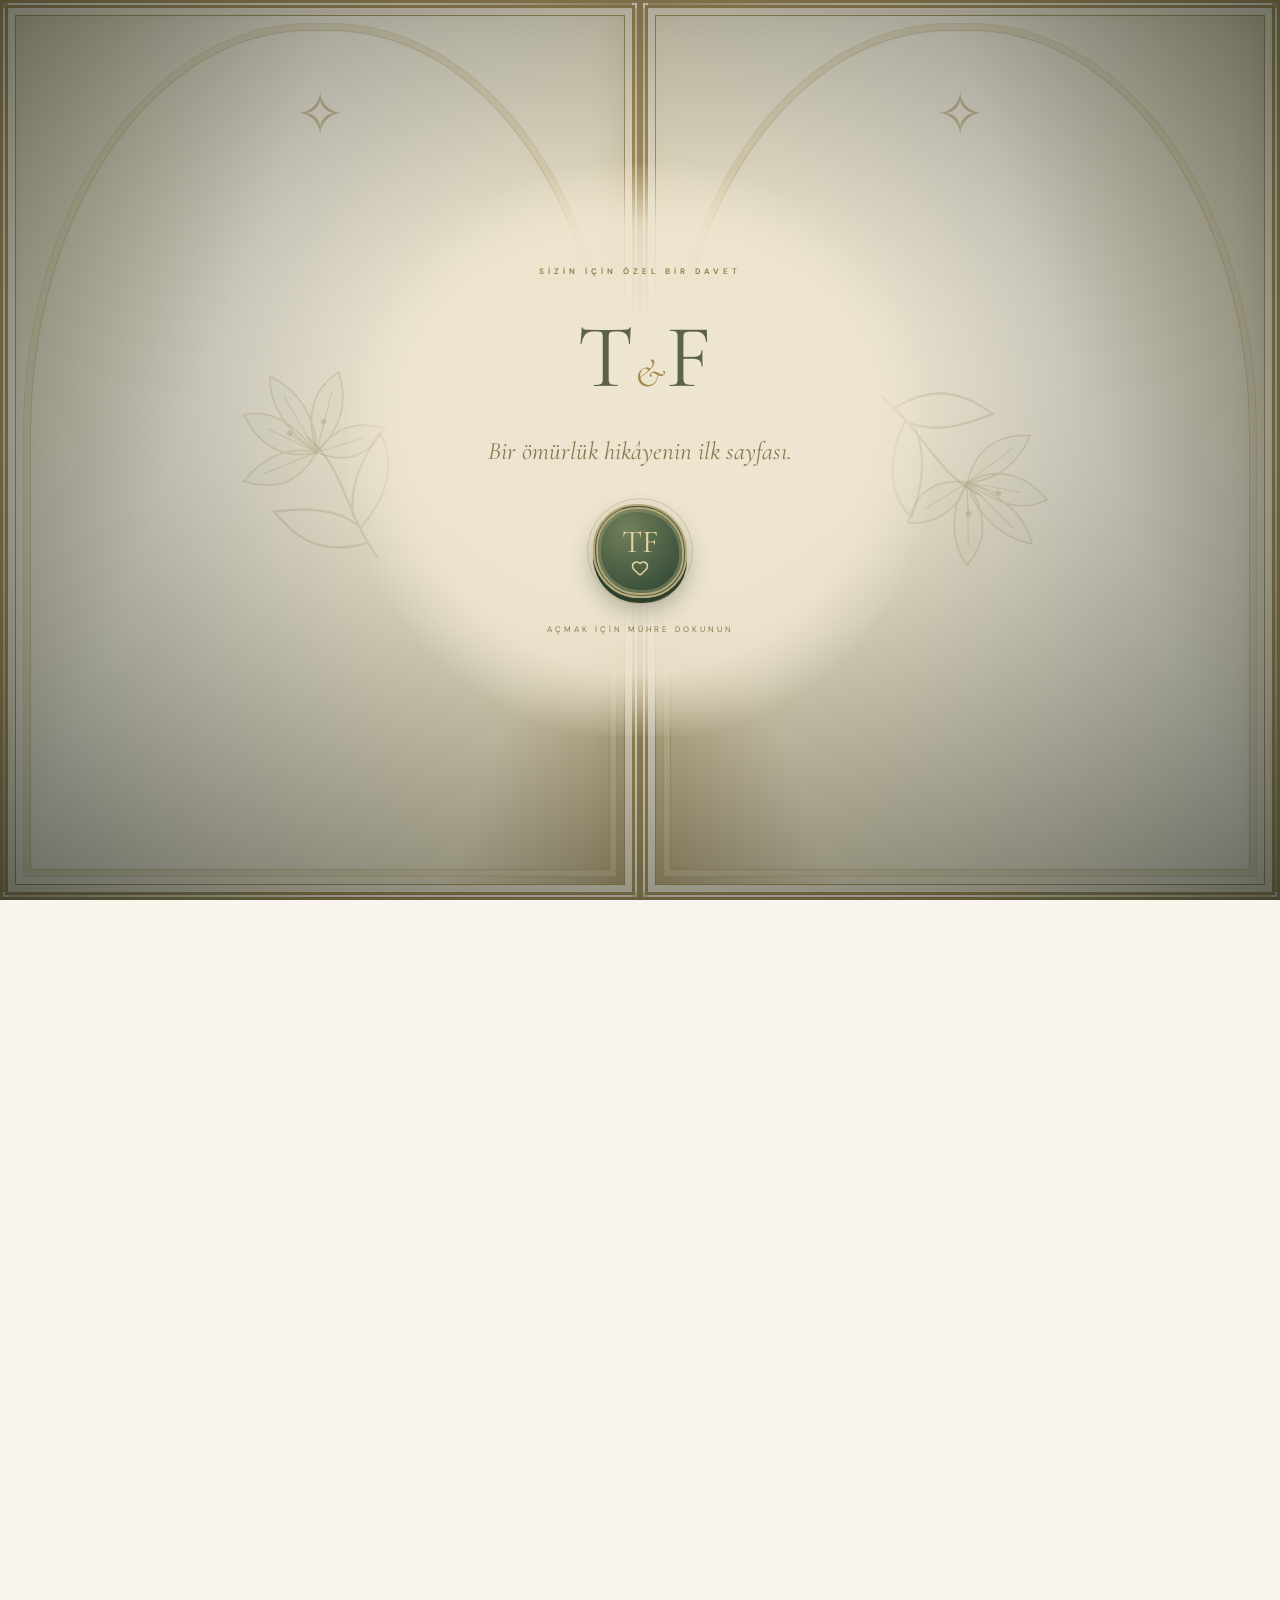
==== commit 9fc7c481: "Polish wedding story intro and add calendar invitations" ====
--- a/index.html
+++ b/index.html
@@ -1,3 +1,3 @@
-<!doctype html><html lang="tr"><head><meta charset="utf-8"><meta name="viewport" content="width=device-width,initial-scale=1"><meta name="robots" content="noindex,nofollow"><meta name="description" content="Tuba ve Ümit Faruk'un dijital düğün davetiyesi"><link rel="icon" href="/favicon.svg"><title>Tuba & Ümit Faruk | Bir Ömür Beraber</title>  <script type="module" crossorigin src="/assets/index-DSJ_IQ1r.js"></script>
-  <link rel="stylesheet" crossorigin href="/assets/index-CzjHgqT7.css">
+<!doctype html><html lang="tr"><head><meta charset="utf-8"><meta name="viewport" content="width=device-width,initial-scale=1"><meta name="robots" content="noindex,nofollow"><meta name="description" content="Tuba ve Ümit Faruk'un dijital düğün davetiyesi"><link rel="icon" href="/favicon.svg"><title>Tuba & Ümit Faruk | Bir Ömür Beraber</title>  <script type="module" crossorigin src="/assets/index-CO5cJNl4.js"></script>
+  <link rel="stylesheet" crossorigin href="/assets/index-wHNNIUQK.css">
 </head><body><div id="root"></div></body></html>
--- a/assets/index-wHNNIUQK.css
+++ b/assets/index-wHNNIUQK.css
@@ -0,0 +1 @@
+@import "https://fonts.googleapis.com/css2?family=Cormorant+Garamond:ital,wght@0,400;0,500;0,600;1,400;1,500&family=DM+Sans:wght@400;500;600;700&display=swap";@layer properties{@supports (((-webkit-hyphens:none)) and (not (margin-trim:inline))) or ((-moz-orient:inline) and (not (color:rgb(from red r g b)))){*,:before,:after,::backdrop{--tw-translate-x:0;--tw-translate-y:0;--tw-translate-z:0;--tw-rotate-x:initial;--tw-rotate-y:initial;--tw-rotate-z:initial;--tw-skew-x:initial;--tw-skew-y:initial;--tw-scroll-snap-strictness:proximity;--tw-space-x-reverse:0;--tw-border-style:solid;--tw-leading:initial;--tw-font-weight:initial;--tw-tracking:initial;--tw-ordinal:initial;--tw-slashed-zero:initial;--tw-numeric-figure:initial;--tw-numeric-spacing:initial;--tw-numeric-fraction:initial;--tw-shadow:0 0 #0000;--tw-shadow-color:initial;--tw-shadow-alpha:100%;--tw-inset-shadow:0 0 #0000;--tw-inset-shadow-color:initial;--tw-inset-shadow-alpha:100%;--tw-ring-color:initial;--tw-ring-shadow:0 0 #0000;--tw-inset-ring-color:initial;--tw-inset-ring-shadow:0 0 #0000;--tw-ring-inset:initial;--tw-ring-offset-width:0px;--tw-ring-offset-color:#fff;--tw-ring-offset-shadow:0 0 #0000;--tw-outline-style:solid;--tw-duration:initial;--tw-ease:initial;--tw-content:"";--tw-scale-x:1;--tw-scale-y:1;--tw-scale-z:1}}}@layer theme{:root,:host{--font-sans:ui-sans-serif, system-ui, sans-serif, "Apple Color Emoji", "Segoe UI Emoji", "Segoe UI Symbol", "Noto Color Emoji";--font-mono:ui-monospace, SFMono-Regular, Menlo, Monaco, Consolas, "Liberation Mono", "Courier New", monospace;--color-black:#000;--color-white:#fff;--spacing:.25rem;--container-xs:20rem;--container-sm:24rem;--container-lg:32rem;--text-xs:.75rem;--text-xs--line-height:calc(1 / .75);--text-sm:.875rem;--text-sm--line-height:calc(1.25 / .875);--text-base:1rem;--text-base--line-height:calc(1.5 / 1);--text-lg:1.125rem;--text-lg--line-height:calc(1.75 / 1.125);--font-weight-normal:400;--font-weight-medium:500;--font-weight-semibold:600;--tracking-tight:-.025em;--tracking-widest:.1em;--leading-tight:1.25;--leading-snug:1.375;--leading-normal:1.5;--leading-relaxed:1.625;--radius-xs:.125rem;--radius-sm:.25rem;--radius-md:.375rem;--radius-lg:.5rem;--radius-xl:.75rem;--ease-in-out:cubic-bezier(.4, 0, .2, 1);--animate-spin:spin 1s linear infinite;--animate-pulse:pulse 2s cubic-bezier(.4, 0, .6, 1) infinite;--aspect-video:16 / 9;--default-transition-duration:.15s;--default-transition-timing-function:cubic-bezier(.4, 0, .2, 1);--default-font-family:var(--font-sans);--default-mono-font-family:var(--font-mono)}}@layer base{*,:after,:before,::backdrop{box-sizing:border-box;border:0 solid;margin:0;padding:0}::file-selector-button{box-sizing:border-box;border:0 solid;margin:0;padding:0}html,:host{-webkit-text-size-adjust:100%;tab-size:4;line-height:1.5;font-family:var(--default-font-family,ui-sans-serif, system-ui, sans-serif, "Apple Color Emoji", "Segoe UI Emoji", "Segoe UI Symbol", "Noto Color Emoji");font-feature-settings:var(--default-font-feature-settings,normal);font-variation-settings:var(--default-font-variation-settings,normal);-webkit-tap-highlight-color:transparent}hr{height:0;color:inherit;border-top-width:1px}abbr:where([title]){-webkit-text-decoration:underline dotted;text-decoration:underline dotted}h1,h2,h3,h4,h5,h6{font-size:inherit;font-weight:inherit}a{color:inherit;-webkit-text-decoration:inherit;-webkit-text-decoration:inherit;-webkit-text-decoration:inherit;-webkit-text-decoration:inherit;text-decoration:inherit}b,strong{font-weight:bolder}code,kbd,samp,pre{font-family:var(--default-mono-font-family,ui-monospace, SFMono-Regular, Menlo, Monaco, Consolas, "Liberation Mono", "Courier New", monospace);font-feature-settings:var(--default-mono-font-feature-settings,normal);font-variation-settings:var(--default-mono-font-variation-settings,normal);font-size:1em}small{font-size:80%}sub,sup{vertical-align:baseline;font-size:75%;line-height:0;position:relative}sub{bottom:-.25em}sup{top:-.5em}table{text-indent:0;border-color:inherit;border-collapse:collapse}:-moz-focusring{outline:auto}progress{vertical-align:baseline}summary{display:list-item}ol,ul,menu{list-style:none}img,svg,video,canvas,audio,iframe,embed,object{vertical-align:middle;display:block}img,video{max-width:100%;height:auto}button,input,select,optgroup,textarea{font:inherit;font-feature-settings:inherit;font-variation-settings:inherit;letter-spacing:inherit;color:inherit;opacity:1;background-color:#0000;border-radius:0}::file-selector-button{font:inherit;font-feature-settings:inherit;font-variation-settings:inherit;letter-spacing:inherit;color:inherit;opacity:1;background-color:#0000;border-radius:0}:where(select:is([multiple],[size])) optgroup{font-weight:bolder}:where(select:is([multiple],[size])) optgroup option{padding-inline-start:20px}::file-selector-button{margin-inline-end:4px}::placeholder{opacity:1}@supports (not ((-webkit-appearance:-apple-pay-button))) or (contain-intrinsic-size:1px){::placeholder{color:currentColor}@supports (color:color-mix(in lab, red, red)){::placeholder{color:color-mix(in oklab, currentcolor 50%, transparent)}}}textarea{resize:vertical}::-webkit-search-decoration{-webkit-appearance:none}::-webkit-date-and-time-value{min-height:1lh;text-align:inherit}::-webkit-datetime-edit{display:inline-flex}::-webkit-datetime-edit-fields-wrapper{padding:0}::-webkit-datetime-edit{padding-block:0}::-webkit-datetime-edit-year-field{padding-block:0}::-webkit-datetime-edit-month-field{padding-block:0}::-webkit-datetime-edit-day-field{padding-block:0}::-webkit-datetime-edit-hour-field{padding-block:0}::-webkit-datetime-edit-minute-field{padding-block:0}::-webkit-datetime-edit-second-field{padding-block:0}::-webkit-datetime-edit-millisecond-field{padding-block:0}::-webkit-datetime-edit-meridiem-field{padding-block:0}::-webkit-calendar-picker-indicator{line-height:1}:-moz-ui-invalid{box-shadow:none}button,input:where([type=button],[type=reset],[type=submit]){appearance:button}::file-selector-button{appearance:button}::-webkit-inner-spin-button{height:auto}::-webkit-outer-spin-button{height:auto}[hidden]:where(:not([hidden=until-found])){display:none!important}}@layer components;@layer utilities{.\@container\/card-header{container:card-header/inline-size}.\@container\/field-group{container:field-group/inline-size}.pointer-events-none{pointer-events:none}.invisible{visibility:hidden}.visible{visibility:visible}.sr-only{clip-path:inset(50%);white-space:nowrap;border-width:0;width:1px;height:1px;margin:-1px;padding:0;position:absolute;overflow:hidden}.absolute{position:absolute}.fixed{position:fixed}.relative{position:relative}.inset-0{inset:calc(var(--spacing) * 0)}.inset-x-0{inset-inline:calc(var(--spacing) * 0)}.inset-y-0{inset-block:calc(var(--spacing) * 0)}.inset-s-1\/2{inset-inline-start:50%}.start{inset-inline-start:var(--spacing)}.end{inset-inline-end:var(--spacing)}.-top-12{top:calc(var(--spacing) * -12)}.top-0{top:calc(var(--spacing) * 0)}.top-1\.5{top:calc(var(--spacing) * 1.5)}.top-1\/2{top:50%}.top-3\.5{top:calc(var(--spacing) * 3.5)}.top-4{top:calc(var(--spacing) * 4)}.top-\[1px\]{top:1px}.top-\[50\%\]{top:50%}.top-\[60\%\]{top:60%}.top-full{top:100%}.-right-12{right:calc(var(--spacing) * -12)}.right-0{right:calc(var(--spacing) * 0)}.right-1{right:calc(var(--spacing) * 1)}.right-2{right:calc(var(--spacing) * 2)}.right-3{right:calc(var(--spacing) * 3)}.right-3\.5{right:calc(var(--spacing) * 3.5)}.right-4{right:calc(var(--spacing) * 4)}.-bottom-12{bottom:calc(var(--spacing) * -12)}.bottom-0{bottom:calc(var(--spacing) * 0)}.-left-12{left:calc(var(--spacing) * -12)}.left-0{left:calc(var(--spacing) * 0)}.left-1\/2{left:50%}.left-2{left:calc(var(--spacing) * 2)}.left-3{left:calc(var(--spacing) * 3)}.left-\[50\%\]{left:50%}.isolate{isolation:isolate}.z-10{z-index:10}.z-20{z-index:20}.z-50{z-index:50}.z-\[1\]{z-index:1}.order-first{order:-9999}.order-last{order:9999}.col-start-2{grid-column-start:2}.row-span-2{grid-row:span 2/span 2}.row-start-1{grid-row-start:1}.m-0\!{margin:calc(var(--spacing) * 0)!important}.-mx-1{margin-inline:calc(var(--spacing) * -1)}.mx-2{margin-inline:calc(var(--spacing) * 2)}.mx-3\.5{margin-inline:calc(var(--spacing) * 3.5)}.mx-auto{margin-inline:auto}.-my-2{margin-block:calc(var(--spacing) * -2)}.my-0{margin-block:calc(var(--spacing) * 0)}.my-0\.5{margin-block:calc(var(--spacing) * .5)}.my-1{margin-block:calc(var(--spacing) * 1)}.-mt-4{margin-top:calc(var(--spacing) * -4)}.mt-0\.5{margin-top:calc(var(--spacing) * .5)}.mt-1\.5{margin-top:calc(var(--spacing) * 1.5)}.mt-2{margin-top:calc(var(--spacing) * 2)}.mt-4{margin-top:calc(var(--spacing) * 4)}.mt-auto{margin-top:auto}.mb-2{margin-bottom:calc(var(--spacing) * 2)}.mb-3{margin-bottom:calc(var(--spacing) * 3)}.-ml-1{margin-left:calc(var(--spacing) * -1)}.-ml-4{margin-left:calc(var(--spacing) * -4)}.ml-1{margin-left:calc(var(--spacing) * 1)}.ml-4{margin-left:calc(var(--spacing) * 4)}.ml-auto{margin-left:auto}.line-clamp-1{-webkit-line-clamp:1;-webkit-box-orient:vertical;display:-webkit-box;overflow:hidden}.line-clamp-2{-webkit-line-clamp:2;-webkit-box-orient:vertical;display:-webkit-box;overflow:hidden}.block{display:block}.flex{display:flex}.grid{display:grid}.hidden{display:none}.inline-flex{display:inline-flex}.table{display:table}.table-caption{display:table-caption}.table-cell{display:table-cell}.table-row{display:table-row}.field-sizing-content{field-sizing:content}.aspect-square{aspect-ratio:1}.aspect-video{aspect-ratio:var(--aspect-video)}.size-\(--cell-size\){width:var(--cell-size);height:var(--cell-size)}.size-2{width:calc(var(--spacing) * 2);height:calc(var(--spacing) * 2)}.size-2\.5{width:calc(var(--spacing) * 2.5);height:calc(var(--spacing) * 2.5)}.size-3{width:calc(var(--spacing) * 3);height:calc(var(--spacing) * 3)}.size-3\.5{width:calc(var(--spacing) * 3.5);height:calc(var(--spacing) * 3.5)}.size-4{width:calc(var(--spacing) * 4);height:calc(var(--spacing) * 4)}.size-6{width:calc(var(--spacing) * 6);height:calc(var(--spacing) * 6)}.size-7{width:calc(var(--spacing) * 7);height:calc(var(--spacing) * 7)}.size-8{width:calc(var(--spacing) * 8);height:calc(var(--spacing) * 8)}.size-9{width:calc(var(--spacing) * 9);height:calc(var(--spacing) * 9)}.size-10{width:calc(var(--spacing) * 10);height:calc(var(--spacing) * 10)}.size-16{width:calc(var(--spacing) * 16);height:calc(var(--spacing) * 16)}.size-auto{width:auto;height:auto}.size-full{width:100%;height:100%}.h-\(--cell-size\){height:var(--cell-size)}.h-1\.5{height:calc(var(--spacing) * 1.5)}.h-2{height:calc(var(--spacing) * 2)}.h-2\.5{height:calc(var(--spacing) * 2.5)}.h-4{height:calc(var(--spacing) * 4)}.h-5{height:calc(var(--spacing) * 5)}.h-6{height:calc(var(--spacing) * 6)}.h-7{height:calc(var(--spacing) * 7)}.h-8{height:calc(var(--spacing) * 8)}.h-9{height:calc(var(--spacing) * 9)}.h-10{height:calc(var(--spacing) * 10)}.h-12{height:calc(var(--spacing) * 12)}.h-\[calc\(--spacing\(5\.5\)\)\]{height:calc(calc(var(--spacing) * 5.5))}.h-\[calc\(100\%-1px\)\]{height:calc(100% - 1px)}.h-\[var\(--radix-navigation-menu-viewport-height\)\]{height:var(--radix-navigation-menu-viewport-height)}.h-\[var\(--radix-select-trigger-height\)\]{height:var(--radix-select-trigger-height)}.h-auto{height:auto}.h-full{height:100%}.h-max{height:max-content}.h-px{height:1px}.h-svh{height:100svh}.max-h-\(--radix-context-menu-content-available-height\){max-height:var(--radix-context-menu-content-available-height)}.max-h-\(--radix-dropdown-menu-content-available-height\){max-height:var(--radix-dropdown-menu-content-available-height)}.max-h-\(--radix-select-content-available-height\){max-height:var(--radix-select-content-available-height)}.max-h-96{max-height:calc(var(--spacing) * 96)}.max-h-\[300px\]{max-height:300px}.max-h-\[min\(calc\(--spacing\(96\)---spacing\(9\)\)\,calc\(var\(--available-height\)---spacing\(9\)\)\)\]{max-height:min(calc(calc(var(--spacing) * 96) - calc(var(--spacing) * 9)), calc(var(--available-height) - calc(var(--spacing) * 9)))}.min-h-0{min-height:calc(var(--spacing) * 0)}.min-h-4{min-height:calc(var(--spacing) * 4)}.min-h-9{min-height:calc(var(--spacing) * 9)}.min-h-16{min-height:calc(var(--spacing) * 16)}.min-h-full{min-height:100%}.min-h-svh{min-height:100svh}.w-\(--anchor-width\){width:var(--anchor-width)}.w-\(--cell-size\){width:var(--cell-size)}.w-\(--sidebar-width\){width:var(--sidebar-width)}.w-0{width:calc(var(--spacing) * 0)}.w-1{width:calc(var(--spacing) * 1)}.w-2{width:calc(var(--spacing) * 2)}.w-2\.5{width:calc(var(--spacing) * 2.5)}.w-3{width:calc(var(--spacing) * 3)}.w-3\/4{width:75%}.w-4{width:calc(var(--spacing) * 4)}.w-5{width:calc(var(--spacing) * 5)}.w-9{width:calc(var(--spacing) * 9)}.w-10{width:calc(var(--spacing) * 10)}.w-24{width:calc(var(--spacing) * 24)}.w-64{width:calc(var(--spacing) * 64)}.w-72{width:calc(var(--spacing) * 72)}.w-\[100px\]{width:100px}.w-auto{width:auto}.w-fit{width:fit-content}.w-full{width:100%}.w-max{width:max-content}.w-px{width:1px}.max-w-\(--available-width\){max-width:var(--available-width)}.max-w-\(--skeleton-width\){max-width:var(--skeleton-width)}.max-w-\[80\%\]{max-width:80%}.max-w-\[calc\(100\%-2rem\)\]{max-width:calc(100% - 2rem)}.max-w-full{max-width:100%}.max-w-max{max-width:max-content}.max-w-sm{max-width:var(--container-sm)}.min-w-\(--cell-size\){min-width:var(--cell-size)}.min-w-0{min-width:calc(var(--spacing) * 0)}.min-w-5{min-width:calc(var(--spacing) * 5)}.min-w-8{min-width:calc(var(--spacing) * 8)}.min-w-9{min-width:calc(var(--spacing) * 9)}.min-w-10{min-width:calc(var(--spacing) * 10)}.min-w-16{min-width:calc(var(--spacing) * 16)}.min-w-40{min-width:calc(var(--spacing) * 40)}.min-w-\[8rem\]{min-width:8rem}.min-w-\[12rem\]{min-width:12rem}.min-w-\[calc\(var\(--anchor-width\)\+--spacing\(7\)\)\]{min-width:calc(var(--anchor-width) + calc(var(--spacing) * 7))}.min-w-\[var\(--radix-select-trigger-width\)\]{min-width:var(--radix-select-trigger-width)}.flex-1{flex:1}.shrink{flex-shrink:1}.shrink-0{flex-shrink:0}.grow{flex-grow:1}.grow-0{flex-grow:0}.basis-full{flex-basis:100%}.caption-bottom{caption-side:bottom}.border-collapse{border-collapse:collapse}.origin-\(--radix-context-menu-content-transform-origin\){transform-origin:var(--radix-context-menu-content-transform-origin)}.origin-\(--radix-dropdown-menu-content-transform-origin\){transform-origin:var(--radix-dropdown-menu-content-transform-origin)}.origin-\(--radix-hover-card-content-transform-origin\){transform-origin:var(--radix-hover-card-content-transform-origin)}.origin-\(--radix-menubar-content-transform-origin\){transform-origin:var(--radix-menubar-content-transform-origin)}.origin-\(--radix-popover-content-transform-origin\){transform-origin:var(--radix-popover-content-transform-origin)}.origin-\(--radix-select-content-transform-origin\){transform-origin:var(--radix-select-content-transform-origin)}.origin-\(--radix-tooltip-content-transform-origin\){transform-origin:var(--radix-tooltip-content-transform-origin)}.origin-\(--transform-origin\){transform-origin:var(--transform-origin)}.-translate-x-1\/2{--tw-translate-x:calc(calc(1 / 2 * 100%) * -1);translate:var(--tw-translate-x) var(--tw-translate-y)}.-translate-x-px{--tw-translate-x:-1px;translate:var(--tw-translate-x) var(--tw-translate-y)}.translate-x-\[-50\%\]{--tw-translate-x:-50%;translate:var(--tw-translate-x) var(--tw-translate-y)}.translate-x-px{--tw-translate-x:1px;translate:var(--tw-translate-x) var(--tw-translate-y)}.-translate-y-1\/2{--tw-translate-y:calc(calc(1 / 2 * 100%) * -1);translate:var(--tw-translate-x) var(--tw-translate-y)}.-translate-y-3\/4{--tw-translate-y:calc(calc(3 / 4 * 100%) * -1);translate:var(--tw-translate-x) var(--tw-translate-y)}.translate-y-0\.5{--tw-translate-y:calc(var(--spacing) * .5);translate:var(--tw-translate-x) var(--tw-translate-y)}.translate-y-3\/4{--tw-translate-y:calc(3 / 4 * 100%);translate:var(--tw-translate-x) var(--tw-translate-y)}.translate-y-\[-50\%\]{--tw-translate-y:-50%;translate:var(--tw-translate-x) var(--tw-translate-y)}.translate-y-\[calc\(-50\%_-_2px\)\]{--tw-translate-y:calc(-50% - 2px);translate:var(--tw-translate-x) var(--tw-translate-y)}.rotate-45{rotate:45deg}.rotate-90{rotate:90deg}.transform{transform:var(--tw-rotate-x,) var(--tw-rotate-y,) var(--tw-rotate-z,) var(--tw-skew-x,) var(--tw-skew-y,)}.animate-pulse{animation:var(--animate-pulse)}.animate-spin{animation:var(--animate-spin)}.cursor-default{cursor:default}.cursor-text{cursor:text}.touch-none{touch-action:none}.resize-none{resize:none}.snap-x{scroll-snap-type:x var(--tw-scroll-snap-strictness)}.snap-mandatory{--tw-scroll-snap-strictness:mandatory}.scroll-my-1{scroll-margin-block:calc(var(--spacing) * 1)}.scroll-px-1{scroll-padding-inline:calc(var(--spacing) * 1)}.scroll-py-1{scroll-padding-block:calc(var(--spacing) * 1)}.list-disc{list-style-type:disc}.list-none{list-style-type:none}.appearance-none{appearance:none}.auto-rows-min{grid-auto-rows:min-content}.grid-cols-\[0_1fr\]{grid-template-columns:0 1fr}.grid-rows-\[auto_1fr\]{grid-template-rows:auto 1fr}.grid-rows-\[auto_auto\]{grid-template-rows:auto auto}.flex-col{flex-direction:column}.flex-col-reverse{flex-direction:column-reverse}.flex-row{flex-direction:row}.flex-wrap{flex-wrap:wrap}.place-content-center{place-content:center}.place-items-center{place-items:center}.items-center{align-items:center}.items-end{align-items:flex-end}.items-start{align-items:flex-start}.items-stretch{align-items:stretch}.justify-between{justify-content:space-between}.justify-center{justify-content:center}.justify-start{justify-content:flex-start}.justify-items-start{justify-items:start}.gap-0\.5{gap:calc(var(--spacing) * .5)}.gap-1{gap:calc(var(--spacing) * 1)}.gap-1\.5{gap:calc(var(--spacing) * 1.5)}.gap-2{gap:calc(var(--spacing) * 2)}.gap-2\.5{gap:calc(var(--spacing) * 2.5)}.gap-3{gap:calc(var(--spacing) * 3)}.gap-4{gap:calc(var(--spacing) * 4)}.gap-6{gap:calc(var(--spacing) * 6)}.gap-7{gap:calc(var(--spacing) * 7)}.gap-8{gap:calc(var(--spacing) * 8)}.gap-\[--spacing\(var\(--gap\)\)\]{gap:calc(var(--spacing) * var(--gap))}:where(.-space-x-2>:not(:last-child)){--tw-space-x-reverse:0;margin-inline-start:calc(calc(var(--spacing) * -2) * var(--tw-space-x-reverse));margin-inline-end:calc(calc(var(--spacing) * -2) * calc(1 - var(--tw-space-x-reverse)))}.gap-y-0\.5{row-gap:calc(var(--spacing) * .5)}.self-end{align-self:flex-end}.self-start{align-self:flex-start}.self-stretch{align-self:stretch}.justify-self-end{justify-self:flex-end}.truncate{text-overflow:ellipsis;white-space:nowrap;overflow:hidden}.overflow-auto{overflow:auto}.overflow-hidden{overflow:hidden}.overflow-x-auto{overflow-x:auto}.overflow-x-hidden{overflow-x:hidden}.overflow-y-auto{overflow-y:auto}.overscroll-contain{overscroll-behavior:contain}.overscroll-x-contain{overscroll-behavior-x:contain}.rounded-\[2px\]{border-radius:2px}.rounded-\[4px\]{border-radius:4px}.rounded-\[calc\(var\(--radius\)-5px\)\]{border-radius:calc(var(--radius) - 5px)}.rounded-\[inherit\]{border-radius:inherit}.rounded-full{border-radius:2147483647px}.rounded-lg{border-radius:var(--radius-lg)}.rounded-md{border-radius:var(--radius-md)}.rounded-none{border-radius:0}.rounded-sm{border-radius:var(--radius-sm)}.rounded-xl{border-radius:var(--radius-xl)}.rounded-xs{border-radius:var(--radius-xs)}.rounded-l-md{border-top-left-radius:var(--radius-md);border-bottom-left-radius:var(--radius-md)}.rounded-tl-sm{border-top-left-radius:var(--radius-sm)}.rounded-r-md{border-top-right-radius:var(--radius-md);border-bottom-right-radius:var(--radius-md)}.border{border-style:var(--tw-border-style);border-width:1px}.border-0{border-style:var(--tw-border-style);border-width:0}.border-\[1\.5px\]{border-style:var(--tw-border-style);border-width:1.5px}.border-y{border-block-style:var(--tw-border-style);border-block-width:1px}.border-t{border-top-style:var(--tw-border-style);border-top-width:1px}.border-r{border-right-style:var(--tw-border-style);border-right-width:1px}.border-b{border-bottom-style:var(--tw-border-style);border-bottom-width:1px}.border-l{border-left-style:var(--tw-border-style);border-left-width:1px}.border-dashed{--tw-border-style:dashed;border-style:dashed}.border-none{--tw-border-style:none;border-style:none}.border-\(--color-border\){border-color:var(--color-border)}.border-transparent{border-color:#0000}.border-t-transparent{border-top-color:#0000}.border-l-transparent{border-left-color:#0000}.bg-\(--color-bg\){background-color:var(--color-bg)}.bg-\[Canvas\]{background-color:canvas}.bg-black\/50{background-color:#00000080}@supports (color:color-mix(in lab, red, red)){.bg-black\/50{background-color:color-mix(in oklab, var(--color-black) 50%, transparent)}}.bg-transparent{background-color:#0000}.bg-white{background-color:var(--color-white)}.bg-clip-padding{background-clip:padding-box}.fill-current{fill:currentColor}.p-0{padding:calc(var(--spacing) * 0)}.p-1{padding:calc(var(--spacing) * 1)}.p-2{padding:calc(var(--spacing) * 2)}.p-3{padding:calc(var(--spacing) * 3)}.p-4{padding:calc(var(--spacing) * 4)}.p-6{padding:calc(var(--spacing) * 6)}.p-\[3px\]{padding:3px}.p-px{padding:1px}.px-\(--cell-size\){padding-inline:var(--cell-size)}.px-1{padding-inline:calc(var(--spacing) * 1)}.px-1\.5{padding-inline:calc(var(--spacing) * 1.5)}.px-2{padding-inline:calc(var(--spacing) * 2)}.px-2\.5{padding-inline:calc(var(--spacing) * 2.5)}.px-3{padding-inline:calc(var(--spacing) * 3)}.px-4{padding-inline:calc(var(--spacing) * 4)}.px-6{padding-inline:calc(var(--spacing) * 6)}.py-0\.5{padding-block:calc(var(--spacing) * .5)}.py-1{padding-block:calc(var(--spacing) * 1)}.py-1\.5{padding-block:calc(var(--spacing) * 1.5)}.py-2{padding-block:calc(var(--spacing) * 2)}.py-3{padding-block:calc(var(--spacing) * 3)}.py-4{padding-block:calc(var(--spacing) * 4)}.py-6{padding-block:calc(var(--spacing) * 6)}.pt-0{padding-top:calc(var(--spacing) * 0)}.pt-3{padding-top:calc(var(--spacing) * 3)}.pt-4{padding-top:calc(var(--spacing) * 4)}.pr-1{padding-right:calc(var(--spacing) * 1)}.pr-2{padding-right:calc(var(--spacing) * 2)}.pr-2\.5{padding-right:calc(var(--spacing) * 2.5)}.pr-3{padding-right:calc(var(--spacing) * 3)}.pr-8{padding-right:calc(var(--spacing) * 8)}.pr-9{padding-right:calc(var(--spacing) * 9)}.pb-2{padding-bottom:calc(var(--spacing) * 2)}.pb-3{padding-bottom:calc(var(--spacing) * 3)}.pb-4{padding-bottom:calc(var(--spacing) * 4)}.pl-2{padding-left:calc(var(--spacing) * 2)}.pl-3{padding-left:calc(var(--spacing) * 3)}.pl-4{padding-left:calc(var(--spacing) * 4)}.pl-8{padding-left:calc(var(--spacing) * 8)}.text-center{text-align:center}.text-left{text-align:left}.align-middle{vertical-align:middle}.font-mono{font-family:var(--font-mono)}.font-sans{font-family:var(--font-sans)}.text-base{font-size:var(--text-base);line-height:var(--tw-leading,var(--text-base--line-height))}.text-lg{font-size:var(--text-lg);line-height:var(--tw-leading,var(--text-lg--line-height))}.text-sm{font-size:var(--text-sm);line-height:var(--tw-leading,var(--text-sm--line-height))}.text-sm\/relaxed{font-size:var(--text-sm);line-height:var(--leading-relaxed)}.text-xs{font-size:var(--text-xs);line-height:var(--tw-leading,var(--text-xs--line-height))}.text-\[0\.8rem\]{font-size:.8rem}.leading-none{--tw-leading:1;line-height:1}.leading-normal{--tw-leading:var(--leading-normal);line-height:var(--leading-normal)}.leading-relaxed{--tw-leading:var(--leading-relaxed);line-height:var(--leading-relaxed)}.leading-snug{--tw-leading:var(--leading-snug);line-height:var(--leading-snug)}.leading-tight{--tw-leading:var(--leading-tight);line-height:var(--leading-tight)}.font-medium{--tw-font-weight:var(--font-weight-medium);font-weight:var(--font-weight-medium)}.font-normal{--tw-font-weight:var(--font-weight-normal);font-weight:var(--font-weight-normal)}.font-semibold{--tw-font-weight:var(--font-weight-semibold);font-weight:var(--font-weight-semibold)}.tracking-tight{--tw-tracking:var(--tracking-tight);letter-spacing:var(--tracking-tight)}.tracking-widest{--tw-tracking:var(--tracking-widest);letter-spacing:var(--tracking-widest)}.text-balance{text-wrap:balance}.break-words,.wrap-break-word{overflow-wrap:break-word}.whitespace-normal{white-space:normal}.whitespace-nowrap{white-space:nowrap}.text-\[CanvasText\]{color:canvastext}.text-current{color:currentColor}.text-white{color:var(--color-white)}.tabular-nums{--tw-numeric-spacing:tabular-nums;font-variant-numeric:var(--tw-ordinal,) var(--tw-slashed-zero,) var(--tw-numeric-figure,) var(--tw-numeric-spacing,) var(--tw-numeric-fraction,)}.underline-offset-4{text-underline-offset:4px}.opacity-0{opacity:0}.opacity-50{opacity:.5}.opacity-60{opacity:.6}.opacity-70{opacity:.7}.shadow{--tw-shadow:0 1px 3px 0 var(--tw-shadow-color,#0000001a), 0 1px 2px -1px var(--tw-shadow-color,#0000001a);box-shadow:var(--tw-inset-shadow), var(--tw-inset-ring-shadow), var(--tw-ring-offset-shadow), var(--tw-ring-shadow), var(--tw-shadow)}.shadow-\[0_0_0_1px_var\(--sidebar-border\)\]{--tw-shadow:0 0 0 1px var(--tw-shadow-color,var(--sidebar-border));box-shadow:var(--tw-inset-shadow), var(--tw-inset-ring-shadow), var(--tw-ring-offset-shadow), var(--tw-ring-shadow), var(--tw-shadow)}.shadow-lg{--tw-shadow:0 10px 15px -3px var(--tw-shadow-color,#0000001a), 0 4px 6px -4px var(--tw-shadow-color,#0000001a);box-shadow:var(--tw-inset-shadow), var(--tw-inset-ring-shadow), var(--tw-ring-offset-shadow), var(--tw-ring-shadow), var(--tw-shadow)}.shadow-md{--tw-shadow:0 4px 6px -1px var(--tw-shadow-color,#0000001a), 0 2px 4px -2px var(--tw-shadow-color,#0000001a);box-shadow:var(--tw-inset-shadow), var(--tw-inset-ring-shadow), var(--tw-ring-offset-shadow), var(--tw-ring-shadow), var(--tw-shadow)}.shadow-none{--tw-shadow:0 0 #0000;box-shadow:var(--tw-inset-shadow), var(--tw-inset-ring-shadow), var(--tw-ring-offset-shadow), var(--tw-ring-shadow), var(--tw-shadow)}.shadow-sm{--tw-shadow:0 1px 3px 0 var(--tw-shadow-color,#0000001a), 0 1px 2px -1px var(--tw-shadow-color,#0000001a);box-shadow:var(--tw-inset-shadow), var(--tw-inset-ring-shadow), var(--tw-ring-offset-shadow), var(--tw-ring-shadow), var(--tw-shadow)}.shadow-xl{--tw-shadow:0 20px 25px -5px var(--tw-shadow-color,#0000001a), 0 8px 10px -6px var(--tw-shadow-color,#0000001a);box-shadow:var(--tw-inset-shadow), var(--tw-inset-ring-shadow), var(--tw-ring-offset-shadow), var(--tw-ring-shadow), var(--tw-shadow)}.shadow-xs{--tw-shadow:0 1px 2px 0 var(--tw-shadow-color,#0000000d);box-shadow:var(--tw-inset-shadow), var(--tw-inset-ring-shadow), var(--tw-ring-offset-shadow), var(--tw-ring-shadow), var(--tw-shadow)}.ring-0{--tw-ring-shadow:var(--tw-ring-inset,) 0 0 0 calc(0px + var(--tw-ring-offset-width)) var(--tw-ring-color,currentcolor);box-shadow:var(--tw-inset-shadow), var(--tw-inset-ring-shadow), var(--tw-ring-offset-shadow), var(--tw-ring-shadow), var(--tw-shadow)}.ring-1{--tw-ring-shadow:var(--tw-ring-inset,) 0 0 0 calc(1px + var(--tw-ring-offset-width)) var(--tw-ring-color,currentcolor);box-shadow:var(--tw-inset-shadow), var(--tw-inset-ring-shadow), var(--tw-ring-offset-shadow), var(--tw-ring-shadow), var(--tw-shadow)}.ring-2{--tw-ring-shadow:var(--tw-ring-inset,) 0 0 0 calc(2px + var(--tw-ring-offset-width)) var(--tw-ring-color,currentcolor);box-shadow:var(--tw-inset-shadow), var(--tw-inset-ring-shadow), var(--tw-ring-offset-shadow), var(--tw-ring-shadow), var(--tw-shadow)}.ring-3{--tw-ring-shadow:var(--tw-ring-inset,) 0 0 0 calc(3px + var(--tw-ring-offset-width)) var(--tw-ring-color,currentcolor);box-shadow:var(--tw-inset-shadow), var(--tw-inset-ring-shadow), var(--tw-ring-offset-shadow), var(--tw-ring-shadow), var(--tw-shadow)}.outline-hidden{--tw-outline-style:none;outline-style:none}@media (forced-colors:active){.outline-hidden{outline-offset:2px;outline:2px solid #0000}}.outline{outline-style:var(--tw-outline-style);outline-width:1px}.transition{transition-property:color,background-color,border-color,outline-color,text-decoration-color,fill,stroke,--tw-gradient-from,--tw-gradient-via,--tw-gradient-to,opacity,box-shadow,transform,translate,scale,rotate,filter,-webkit-backdrop-filter,backdrop-filter,display,content-visibility,overlay,pointer-events;transition-timing-function:var(--tw-ease,var(--default-transition-timing-function));transition-duration:var(--tw-duration,var(--default-transition-duration))}.transition-\[color\,box-shadow\]{transition-property:color,box-shadow;transition-timing-function:var(--tw-ease,var(--default-transition-timing-function));transition-duration:var(--tw-duration,var(--default-transition-duration))}.transition-\[left\,right\,width\]{transition-property:left,right,width;transition-timing-function:var(--tw-ease,var(--default-transition-timing-function));transition-duration:var(--tw-duration,var(--default-transition-duration))}.transition-\[margin\,opacity\]{transition-property:margin,opacity;transition-timing-function:var(--tw-ease,var(--default-transition-timing-function));transition-duration:var(--tw-duration,var(--default-transition-duration))}.transition-\[translate\,scale\,opacity\]{transition-property:translate,scale,opacity;transition-timing-function:var(--tw-ease,var(--default-transition-timing-function));transition-duration:var(--tw-duration,var(--default-transition-duration))}.transition-\[width\,height\,padding\]{transition-property:width,height,padding;transition-timing-function:var(--tw-ease,var(--default-transition-timing-function));transition-duration:var(--tw-duration,var(--default-transition-duration))}.transition-\[width\]{transition-property:width;transition-timing-function:var(--tw-ease,var(--default-transition-timing-function));transition-duration:var(--tw-duration,var(--default-transition-duration))}.transition-all{transition-property:all;transition-timing-function:var(--tw-ease,var(--default-transition-timing-function));transition-duration:var(--tw-duration,var(--default-transition-duration))}.transition-colors{transition-property:color,background-color,border-color,outline-color,text-decoration-color,fill,stroke,--tw-gradient-from,--tw-gradient-via,--tw-gradient-to;transition-timing-function:var(--tw-ease,var(--default-transition-timing-function));transition-duration:var(--tw-duration,var(--default-transition-duration))}.transition-opacity{transition-property:opacity;transition-timing-function:var(--tw-ease,var(--default-transition-timing-function));transition-duration:var(--tw-duration,var(--default-transition-duration))}.transition-shadow{transition-property:box-shadow;transition-timing-function:var(--tw-ease,var(--default-transition-timing-function));transition-duration:var(--tw-duration,var(--default-transition-duration))}.transition-transform{transition-property:transform,translate,scale,rotate;transition-timing-function:var(--tw-ease,var(--default-transition-timing-function));transition-duration:var(--tw-duration,var(--default-transition-duration))}.transition-none{transition-property:none}.duration-100{--tw-duration:.1s;transition-duration:.1s}.duration-200{--tw-duration:.2s;transition-duration:.2s}.duration-300{--tw-duration:.3s;transition-duration:.3s}.duration-1000{--tw-duration:1s;transition-duration:1s}.ease-in-out{--tw-ease:var(--ease-in-out);transition-timing-function:var(--ease-in-out)}.ease-linear{--tw-ease:linear;transition-timing-function:linear}.contain-content{contain:content}.outline-none{--tw-outline-style:none;outline-style:none}.select-none{-webkit-user-select:none;user-select:none}.\[--cell-size\:--spacing\(8\)\]{--cell-size:calc(var(--spacing) * 8)}.\[contain-intrinsic-size\:auto_10rem\]{contain-intrinsic-size:auto 10rem}.\[content-visibility\:auto\]{content-visibility:auto}.group-focus-within\/menu-item\:opacity-100:is(:where(.group\/menu-item):focus-within *){opacity:1}@media (hover:hover){.group-hover\/menu-item\:opacity-100:is(:where(.group\/menu-item):hover *){opacity:1}}.group-has-data-\[sidebar\=menu-action\]\/menu-item\:pr-8:is(:where(.group\/menu-item):has([data-sidebar=menu-action]) *){padding-right:calc(var(--spacing) * 8)}.group-has-data-\[size\=lg\]\/avatar-group\:size-10:is(:where(.group\/avatar-group):has([data-size=lg]) *){width:calc(var(--spacing) * 10);height:calc(var(--spacing) * 10)}.group-has-data-\[size\=sm\]\/avatar-group\:size-6:is(:where(.group\/avatar-group):has([data-size=sm]) *){width:calc(var(--spacing) * 6);height:calc(var(--spacing) * 6)}.group-has-data-\[slot\=combobox-clear\]\/input-group\:hidden:is(:where(.group\/input-group):has([data-slot=combobox-clear]) *){display:none}.group-has-data-\[slot\=message-footer\]\/message\:-translate-y-8:is(:where(.group\/message):has([data-slot=message-footer]) *){--tw-translate-y:calc(var(--spacing) * -8);translate:var(--tw-translate-x) var(--tw-translate-y)}.group-has-data-\[variant\=ghost\]\/message\:px-0:is(:where(.group\/message):has([data-variant=ghost]) *){padding-inline:calc(var(--spacing) * 0)}.group-has-\[\[data-orientation\=horizontal\]\]\/field\:text-balance:is(:where(.group\/field):has([data-orientation=horizontal]) *){text-wrap:balance}.group-has-\[\[data-slot\=item-description\]\]\/item\:translate-y-0\.5:is(:where(.group\/item):has([data-slot=item-description]) *){--tw-translate-y:calc(var(--spacing) * .5);translate:var(--tw-translate-x) var(--tw-translate-y)}.group-has-\[\[data-slot\=item-description\]\]\/item\:self-start:is(:where(.group\/item):has([data-slot=item-description]) *){align-self:flex-start}.group-has-\[\>input\]\/input-group\:pt-2\.5:is(:where(.group\/input-group):has(>input) *){padding-top:calc(var(--spacing) * 2.5)}.group-has-\[\>input\]\/input-group\:pb-2\.5:is(:where(.group\/input-group):has(>input) *){padding-bottom:calc(var(--spacing) * 2.5)}.group-data-empty\/combobox-content\:flex:is(:where(.group\/combobox-content)[data-empty] *){display:flex}.group-data-\[align\=end\]\/bubble\:self-end:is(:where(.group\/bubble)[data-align=end] *){align-self:flex-end}.group-data-\[align\=end\]\/message\:justify-end:is(:where(.group\/message)[data-align=end] *){justify-content:flex-end}.group-data-\[align\=end\]\/message\:self-end:is(:where(.group\/message)[data-align=end] *){align-self:flex-end}.group-data-\[collapsible\=icon\]\:-mt-8:is(:where(.group)[data-collapsible=icon] *){margin-top:calc(var(--spacing) * -8)}.group-data-\[collapsible\=icon\]\:hidden:is(:where(.group)[data-collapsible=icon] *){display:none}.group-data-\[collapsible\=icon\]\:size-8\!:is(:where(.group)[data-collapsible=icon] *){width:calc(var(--spacing) * 8)!important;height:calc(var(--spacing) * 8)!important}.group-data-\[collapsible\=icon\]\:w-\(--sidebar-width-icon\):is(:where(.group)[data-collapsible=icon] *){width:var(--sidebar-width-icon)}.group-data-\[collapsible\=icon\]\:w-\[calc\(var\(--sidebar-width-icon\)\+\(--spacing\(4\)\)\)\]:is(:where(.group)[data-collapsible=icon] *){width:calc(var(--sidebar-width-icon) + (calc(var(--spacing) * 4)))}.group-data-\[collapsible\=icon\]\:w-\[calc\(var\(--sidebar-width-icon\)\+\(--spacing\(4\)\)\+2px\)\]:is(:where(.group)[data-collapsible=icon] *){width:calc(var(--sidebar-width-icon) + (calc(var(--spacing) * 4)) + 2px)}.group-data-\[collapsible\=icon\]\:overflow-hidden:is(:where(.group)[data-collapsible=icon] *){overflow:hidden}.group-data-\[collapsible\=icon\]\:p-0\!:is(:where(.group)[data-collapsible=icon] *){padding:calc(var(--spacing) * 0)!important}.group-data-\[collapsible\=icon\]\:p-2\!:is(:where(.group)[data-collapsible=icon] *){padding:calc(var(--spacing) * 2)!important}.group-data-\[collapsible\=icon\]\:opacity-0:is(:where(.group)[data-collapsible=icon] *){opacity:0}.group-data-\[collapsible\=offcanvas\]\:right-\[calc\(var\(--sidebar-width\)\*-1\)\]:is(:where(.group)[data-collapsible=offcanvas] *){right:calc(var(--sidebar-width) * -1)}.group-data-\[collapsible\=offcanvas\]\:left-\[calc\(var\(--sidebar-width\)\*-1\)\]:is(:where(.group)[data-collapsible=offcanvas] *){left:calc(var(--sidebar-width) * -1)}.group-data-\[collapsible\=offcanvas\]\:w-0:is(:where(.group)[data-collapsible=offcanvas] *){width:calc(var(--spacing) * 0)}.group-data-\[collapsible\=offcanvas\]\:translate-x-0:is(:where(.group)[data-collapsible=offcanvas] *){--tw-translate-x:calc(var(--spacing) * 0);translate:var(--tw-translate-x) var(--tw-translate-y)}.group-data-\[disabled\=true\]\:pointer-events-none:is(:where(.group)[data-disabled=true] *){pointer-events:none}.group-data-\[disabled\=true\]\:opacity-50:is(:where(.group)[data-disabled=true] *),.group-data-\[disabled\=true\]\/field\:opacity-50:is(:where(.group\/field)[data-disabled=true] *),.group-data-\[disabled\=true\]\/input-group\:opacity-50:is(:where(.group\/input-group)[data-disabled=true] *){opacity:.5}.group-data-\[focused\=true\]\/day\:relative:is(:where(.group\/day)[data-focused=true] *){position:relative}.group-data-\[focused\=true\]\/day\:z-10:is(:where(.group\/day)[data-focused=true] *){z-index:10}.group-data-\[focused\=true\]\/day\:ring-\[3px\]:is(:where(.group\/day)[data-focused=true] *){--tw-ring-shadow:var(--tw-ring-inset,) 0 0 0 calc(3px + var(--tw-ring-offset-width)) var(--tw-ring-color,currentcolor);box-shadow:var(--tw-inset-shadow), var(--tw-inset-ring-shadow), var(--tw-ring-offset-shadow), var(--tw-ring-shadow), var(--tw-shadow)}.group-data-\[orientation\=horizontal\]\/tabs\:h-9:is(:where(.group\/tabs)[data-orientation=horizontal] *){height:calc(var(--spacing) * 9)}.group-data-\[orientation\=vertical\]\/attachment\:absolute:is(:where(.group\/attachment)[data-orientation=vertical] *){position:absolute}.group-data-\[orientation\=vertical\]\/attachment\:top-3:is(:where(.group\/attachment)[data-orientation=vertical] *){top:calc(var(--spacing) * 3)}.group-data-\[orientation\=vertical\]\/attachment\:right-3:is(:where(.group\/attachment)[data-orientation=vertical] *){right:calc(var(--spacing) * 3)}.group-data-\[orientation\=vertical\]\/attachment\:w-full:is(:where(.group\/attachment)[data-orientation=vertical] *){width:100%}.group-data-\[orientation\=vertical\]\/attachment\:gap-1:is(:where(.group\/attachment)[data-orientation=vertical] *){gap:calc(var(--spacing) * 1)}.group-data-\[orientation\=vertical\]\/attachment\:px-1:is(:where(.group\/attachment)[data-orientation=vertical] *){padding-inline:calc(var(--spacing) * 1)}.group-data-\[orientation\=vertical\]\/tabs\:h-fit:is(:where(.group\/tabs)[data-orientation=vertical] *){height:fit-content}.group-data-\[orientation\=vertical\]\/tabs\:w-full:is(:where(.group\/tabs)[data-orientation=vertical] *){width:100%}.group-data-\[orientation\=vertical\]\/tabs\:flex-col:is(:where(.group\/tabs)[data-orientation=vertical] *){flex-direction:column}.group-data-\[orientation\=vertical\]\/tabs\:justify-start:is(:where(.group\/tabs)[data-orientation=vertical] *){justify-content:flex-start}.group-data-\[side\=left\]\:-right-4:is(:where(.group)[data-side=left] *){right:calc(var(--spacing) * -4)}.group-data-\[side\=left\]\:border-r:is(:where(.group)[data-side=left] *){border-right-style:var(--tw-border-style);border-right-width:1px}.group-data-\[side\=right\]\:left-0:is(:where(.group)[data-side=right] *){left:calc(var(--spacing) * 0)}.group-data-\[side\=right\]\:rotate-180:is(:where(.group)[data-side=right] *){rotate:180deg}.group-data-\[side\=right\]\:border-l:is(:where(.group)[data-side=right] *){border-left-style:var(--tw-border-style);border-left-width:1px}.group-data-\[size\=default\]\/avatar\:size-2\.5:is(:where(.group\/avatar)[data-size=default] *){width:calc(var(--spacing) * 2.5);height:calc(var(--spacing) * 2.5)}.group-data-\[size\=default\]\/switch\:size-4:is(:where(.group\/switch)[data-size=default] *){width:calc(var(--spacing) * 4);height:calc(var(--spacing) * 4)}.group-data-\[size\=lg\]\/avatar\:size-3:is(:where(.group\/avatar)[data-size=lg] *){width:calc(var(--spacing) * 3);height:calc(var(--spacing) * 3)}.group-data-\[size\=sm\]\/alert-dialog-content\:grid:is(:where(.group\/alert-dialog-content)[data-size=sm] *){display:grid}.group-data-\[size\=sm\]\/alert-dialog-content\:grid-cols-2:is(:where(.group\/alert-dialog-content)[data-size=sm] *){grid-template-columns:repeat(2,minmax(0,1fr))}.group-data-\[size\=sm\]\/attachment\:w-8:is(:where(.group\/attachment)[data-size=sm] *){width:calc(var(--spacing) * 8)}.group-data-\[size\=sm\]\/avatar\:size-2:is(:where(.group\/avatar)[data-size=sm] *){width:calc(var(--spacing) * 2);height:calc(var(--spacing) * 2)}.group-data-\[size\=sm\]\/avatar\:text-xs:is(:where(.group\/avatar)[data-size=sm] *){font-size:var(--text-xs);line-height:var(--tw-leading,var(--text-xs--line-height))}.group-data-\[size\=sm\]\/switch\:size-3:is(:where(.group\/switch)[data-size=sm] *){width:calc(var(--spacing) * 3);height:calc(var(--spacing) * 3)}.group-data-\[size\=xs\]\/attachment\:w-7:is(:where(.group\/attachment)[data-size=xs] *){width:calc(var(--spacing) * 7)}.group-data-\[size\=xs\]\/attachment\:rounded-md:is(:where(.group\/attachment)[data-size=xs] *){border-radius:var(--radius-md)}.group-data-\[state\=done\]\/attachment\:opacity-100:is(:where(.group\/attachment)[data-state=done] *),.group-data-\[state\=idle\]\/attachment\:opacity-100:is(:where(.group\/attachment)[data-state=idle] *){opacity:1}.group-data-\[state\=open\]\:rotate-180:is(:where(.group)[data-state=open] *){rotate:180deg}.group-data-\[variant\=floating\]\:rounded-lg:is(:where(.group)[data-variant=floating] *){border-radius:var(--radius-lg)}.group-data-\[variant\=floating\]\:border:is(:where(.group)[data-variant=floating] *){border-style:var(--tw-border-style);border-width:1px}.group-data-\[variant\=floating\]\:shadow-sm:is(:where(.group)[data-variant=floating] *){--tw-shadow:0 1px 3px 0 var(--tw-shadow-color,#0000001a), 0 1px 2px -1px var(--tw-shadow-color,#0000001a);box-shadow:var(--tw-inset-shadow), var(--tw-inset-ring-shadow), var(--tw-ring-offset-shadow), var(--tw-ring-shadow), var(--tw-shadow)}.group-data-\[variant\=line\]\/tabs-list\:bg-transparent:is(:where(.group\/tabs-list)[data-variant=line] *){background-color:#0000}.group-data-\[variant\=outline\]\/field-group\:-mb-2:is(:where(.group\/field-group)[data-variant=outline] *){margin-bottom:calc(var(--spacing) * -2)}.group-data-\[variant\=separator\]\/marker\:flex-none:is(:where(.group\/marker)[data-variant=separator] *){flex:none}.group-data-\[variant\=separator\]\/marker\:text-center:is(:where(.group\/marker)[data-variant=separator] *){text-align:center}.group-data-\[vaul-drawer-direction\=bottom\]\/drawer-content\:block:is(:where(.group\/drawer-content)[data-vaul-drawer-direction=bottom] *){display:block}.group-data-\[vaul-drawer-direction\=bottom\]\/drawer-content\:text-center:is(:where(.group\/drawer-content)[data-vaul-drawer-direction=bottom] *),.group-data-\[vaul-drawer-direction\=top\]\/drawer-content\:text-center:is(:where(.group\/drawer-content)[data-vaul-drawer-direction=top] *){text-align:center}.group-data-\[viewport\=false\]\/navigation-menu\:top-full:is(:where(.group\/navigation-menu)[data-viewport=false] *){top:100%}.group-data-\[viewport\=false\]\/navigation-menu\:mt-1\.5:is(:where(.group\/navigation-menu)[data-viewport=false] *){margin-top:calc(var(--spacing) * 1.5)}.group-data-\[viewport\=false\]\/navigation-menu\:overflow-hidden:is(:where(.group\/navigation-menu)[data-viewport=false] *){overflow:hidden}.group-data-\[viewport\=false\]\/navigation-menu\:rounded-md:is(:where(.group\/navigation-menu)[data-viewport=false] *){border-radius:var(--radius-md)}.group-data-\[viewport\=false\]\/navigation-menu\:border:is(:where(.group\/navigation-menu)[data-viewport=false] *){border-style:var(--tw-border-style);border-width:1px}.group-data-\[viewport\=false\]\/navigation-menu\:shadow:is(:where(.group\/navigation-menu)[data-viewport=false] *){--tw-shadow:0 1px 3px 0 var(--tw-shadow-color,#0000001a), 0 1px 2px -1px var(--tw-shadow-color,#0000001a);box-shadow:var(--tw-inset-shadow), var(--tw-inset-ring-shadow), var(--tw-ring-offset-shadow), var(--tw-ring-shadow), var(--tw-shadow)}.group-data-\[viewport\=false\]\/navigation-menu\:duration-200:is(:where(.group\/navigation-menu)[data-viewport=false] *){--tw-duration:.2s;transition-duration:.2s}.peer-disabled\:cursor-not-allowed:is(:where(.peer):disabled~*){cursor:not-allowed}.peer-disabled\:opacity-50:is(:where(.peer):disabled~*){opacity:.5}.peer-data-\[size\=default\]\/menu-button\:top-1\.5:is(:where(.peer\/menu-button)[data-size=default]~*){top:calc(var(--spacing) * 1.5)}.peer-data-\[size\=lg\]\/menu-button\:top-2\.5:is(:where(.peer\/menu-button)[data-size=lg]~*){top:calc(var(--spacing) * 2.5)}.peer-data-\[size\=sm\]\/menu-button\:top-1:is(:where(.peer\/menu-button)[data-size=sm]~*){top:calc(var(--spacing) * 1)}.file\:inline-flex::file-selector-button{display:inline-flex}.file\:h-7::file-selector-button{height:calc(var(--spacing) * 7)}.file\:border-0::file-selector-button{border-style:var(--tw-border-style);border-width:0}.file\:bg-transparent::file-selector-button{background-color:#0000}.file\:text-sm::file-selector-button{font-size:var(--text-sm);line-height:var(--tw-leading,var(--text-sm--line-height))}.file\:font-medium::file-selector-button{--tw-font-weight:var(--font-weight-medium);font-weight:var(--font-weight-medium)}.before\:mr-1:before{content:var(--tw-content);margin-right:calc(var(--spacing) * 1)}.before\:h-px:before{content:var(--tw-content);height:1px}.before\:min-w-0:before{content:var(--tw-content);min-width:calc(var(--spacing) * 0)}.before\:flex-1:before{content:var(--tw-content);flex:1}.after\:absolute:after{content:var(--tw-content);position:absolute}.after\:-inset-2:after{content:var(--tw-content);inset:calc(var(--spacing) * -2)}.after\:inset-y-0:after{content:var(--tw-content);inset-block:calc(var(--spacing) * 0)}.after\:left-1\/2:after{content:var(--tw-content);left:50%}.after\:ml-1:after{content:var(--tw-content);margin-left:calc(var(--spacing) * 1)}.after\:h-px:after{content:var(--tw-content);height:1px}.after\:w-1:after{content:var(--tw-content);width:calc(var(--spacing) * 1)}.after\:w-\[2px\]:after{content:var(--tw-content);width:2px}.after\:min-w-0:after{content:var(--tw-content);min-width:calc(var(--spacing) * 0)}.after\:flex-1:after{content:var(--tw-content);flex:1}.after\:-translate-x-1\/2:after{content:var(--tw-content);--tw-translate-x:calc(calc(1 / 2 * 100%) * -1);translate:var(--tw-translate-x) var(--tw-translate-y)}.after\:opacity-0:after{content:var(--tw-content);opacity:0}.after\:transition-opacity:after{content:var(--tw-content);transition-property:opacity;transition-timing-function:var(--tw-ease,var(--default-transition-timing-function));transition-duration:var(--tw-duration,var(--default-transition-duration))}.group-data-\[collapsible\=offcanvas\]\:after\:left-full:is(:where(.group)[data-collapsible=offcanvas] *):after{content:var(--tw-content);left:100%}.group-data-\[orientation\=horizontal\]\/tabs\:after\:inset-x-0:is(:where(.group\/tabs)[data-orientation=horizontal] *):after{content:var(--tw-content);inset-inline:calc(var(--spacing) * 0)}.group-data-\[orientation\=horizontal\]\/tabs\:after\:bottom-\[-5px\]:is(:where(.group\/tabs)[data-orientation=horizontal] *):after{content:var(--tw-content);bottom:-5px}.group-data-\[orientation\=horizontal\]\/tabs\:after\:h-0\.5:is(:where(.group\/tabs)[data-orientation=horizontal] *):after{content:var(--tw-content);height:calc(var(--spacing) * .5)}.group-data-\[orientation\=vertical\]\/tabs\:after\:inset-y-0:is(:where(.group\/tabs)[data-orientation=vertical] *):after{content:var(--tw-content);inset-block:calc(var(--spacing) * 0)}.group-data-\[orientation\=vertical\]\/tabs\:after\:-right-1:is(:where(.group\/tabs)[data-orientation=vertical] *):after{content:var(--tw-content);right:calc(var(--spacing) * -1)}.group-data-\[orientation\=vertical\]\/tabs\:after\:w-0\.5:is(:where(.group\/tabs)[data-orientation=vertical] *):after{content:var(--tw-content);width:calc(var(--spacing) * .5)}.first\:rounded-l-md:first-child{border-top-left-radius:var(--radius-md);border-bottom-left-radius:var(--radius-md)}.first\:border-l:first-child{border-left-style:var(--tw-border-style);border-left-width:1px}.last\:mt-0:last-child{margin-top:calc(var(--spacing) * 0)}.last\:rounded-r-md:last-child{border-top-right-radius:var(--radius-md);border-bottom-right-radius:var(--radius-md)}.last\:border-b-0:last-child{border-bottom-style:var(--tw-border-style);border-bottom-width:0}.focus-within\:ring-1:focus-within{--tw-ring-shadow:var(--tw-ring-inset,) 0 0 0 calc(1px + var(--tw-ring-offset-width)) var(--tw-ring-color,currentcolor);box-shadow:var(--tw-inset-shadow), var(--tw-inset-ring-shadow), var(--tw-ring-offset-shadow), var(--tw-ring-shadow), var(--tw-shadow)}.focus-within\:ring-\[3px\]:focus-within{--tw-ring-shadow:var(--tw-ring-inset,) 0 0 0 calc(3px + var(--tw-ring-offset-width)) var(--tw-ring-color,currentcolor);box-shadow:var(--tw-inset-shadow), var(--tw-inset-ring-shadow), var(--tw-ring-offset-shadow), var(--tw-ring-shadow), var(--tw-shadow)}@media (hover:hover){.hover\:underline:hover{text-decoration-line:underline}.hover\:opacity-100:hover{opacity:1}.hover\:shadow-\[0_0_0_1px_var\(--sidebar-accent\)\]:hover{--tw-shadow:0 0 0 1px var(--tw-shadow-color,var(--sidebar-accent));box-shadow:var(--tw-inset-shadow), var(--tw-inset-ring-shadow), var(--tw-ring-offset-shadow), var(--tw-ring-shadow), var(--tw-shadow)}.hover\:ring-4:hover{--tw-ring-shadow:var(--tw-ring-inset,) 0 0 0 calc(4px + var(--tw-ring-offset-width)) var(--tw-ring-color,currentcolor);box-shadow:var(--tw-inset-shadow), var(--tw-inset-ring-shadow), var(--tw-ring-offset-shadow), var(--tw-ring-shadow), var(--tw-shadow)}}.focus\:z-10:focus{z-index:10}.focus\:ring-2:focus{--tw-ring-shadow:var(--tw-ring-inset,) 0 0 0 calc(2px + var(--tw-ring-offset-width)) var(--tw-ring-color,currentcolor);box-shadow:var(--tw-inset-shadow), var(--tw-inset-ring-shadow), var(--tw-ring-offset-shadow), var(--tw-ring-shadow), var(--tw-shadow)}.focus\:ring-offset-2:focus{--tw-ring-offset-width:2px;--tw-ring-offset-shadow:var(--tw-ring-inset,) 0 0 0 var(--tw-ring-offset-width) var(--tw-ring-offset-color)}.focus\:outline-hidden:focus{--tw-outline-style:none;outline-style:none}@media (forced-colors:active){.focus\:outline-hidden:focus{outline-offset:2px;outline:2px solid #0000}}.focus-visible\:z-10:focus-visible{z-index:10}.focus-visible\:ring-0:focus-visible{--tw-ring-shadow:var(--tw-ring-inset,) 0 0 0 calc(0px + var(--tw-ring-offset-width)) var(--tw-ring-color,currentcolor);box-shadow:var(--tw-inset-shadow), var(--tw-inset-ring-shadow), var(--tw-ring-offset-shadow), var(--tw-ring-shadow), var(--tw-shadow)}.focus-visible\:ring-1:focus-visible{--tw-ring-shadow:var(--tw-ring-inset,) 0 0 0 calc(1px + var(--tw-ring-offset-width)) var(--tw-ring-color,currentcolor);box-shadow:var(--tw-inset-shadow), var(--tw-inset-ring-shadow), var(--tw-ring-offset-shadow), var(--tw-ring-shadow), var(--tw-shadow)}.focus-visible\:ring-2:focus-visible{--tw-ring-shadow:var(--tw-ring-inset,) 0 0 0 calc(2px + var(--tw-ring-offset-width)) var(--tw-ring-color,currentcolor);box-shadow:var(--tw-inset-shadow), var(--tw-inset-ring-shadow), var(--tw-ring-offset-shadow), var(--tw-ring-shadow), var(--tw-shadow)}.focus-visible\:ring-4:focus-visible{--tw-ring-shadow:var(--tw-ring-inset,) 0 0 0 calc(4px + var(--tw-ring-offset-width)) var(--tw-ring-color,currentcolor);box-shadow:var(--tw-inset-shadow), var(--tw-inset-ring-shadow), var(--tw-ring-offset-shadow), var(--tw-ring-shadow), var(--tw-shadow)}.focus-visible\:ring-\[3px\]:focus-visible{--tw-ring-shadow:var(--tw-ring-inset,) 0 0 0 calc(3px + var(--tw-ring-offset-width)) var(--tw-ring-color,currentcolor);box-shadow:var(--tw-inset-shadow), var(--tw-inset-ring-shadow), var(--tw-ring-offset-shadow), var(--tw-ring-shadow), var(--tw-shadow)}.focus-visible\:ring-offset-1:focus-visible{--tw-ring-offset-width:1px;--tw-ring-offset-shadow:var(--tw-ring-inset,) 0 0 0 var(--tw-ring-offset-width) var(--tw-ring-offset-color)}.focus-visible\:outline-hidden:focus-visible{--tw-outline-style:none;outline-style:none}@media (forced-colors:active){.focus-visible\:outline-hidden:focus-visible{outline-offset:2px;outline:2px solid #0000}}.focus-visible\:outline-1:focus-visible{outline-style:var(--tw-outline-style);outline-width:1px}.disabled\:pointer-events-none:disabled{pointer-events:none}.disabled\:cursor-not-allowed:disabled{cursor:not-allowed}.disabled\:opacity-50:disabled{opacity:.5}:where([data-side=left]) .in-data-\[side\=left\]\:cursor-w-resize{cursor:w-resize}:where([data-side=right]) .in-data-\[side\=right\]\:cursor-e-resize{cursor:e-resize}.has-focus\:ring-\[3px\]:has(:focus){--tw-ring-shadow:var(--tw-ring-inset,) 0 0 0 calc(3px + var(--tw-ring-offset-width)) var(--tw-ring-color,currentcolor);box-shadow:var(--tw-inset-shadow), var(--tw-inset-ring-shadow), var(--tw-ring-offset-shadow), var(--tw-ring-shadow), var(--tw-shadow)}.has-disabled\:pointer-events-none:has(:disabled){pointer-events:none}.has-disabled\:cursor-not-allowed:has(:disabled){cursor:not-allowed}.has-disabled\:opacity-50:has(:disabled){opacity:.5}.has-aria-invalid\:ring-\[3px\]:has([aria-invalid=true]){--tw-ring-shadow:var(--tw-ring-inset,) 0 0 0 calc(3px + var(--tw-ring-offset-width)) var(--tw-ring-color,currentcolor);box-shadow:var(--tw-inset-shadow), var(--tw-inset-ring-shadow), var(--tw-ring-offset-shadow), var(--tw-ring-shadow), var(--tw-shadow)}.has-data-\[slot\=alert-dialog-media\]\:grid-rows-\[auto_auto_1fr\]:has([data-slot=alert-dialog-media]){grid-template-rows:auto auto 1fr}.has-data-\[slot\=alert-dialog-media\]\:gap-x-6:has([data-slot=alert-dialog-media]){column-gap:calc(var(--spacing) * 6)}.has-data-\[slot\=attachment-content\]\:w-30:has([data-slot=attachment-content]){width:calc(var(--spacing) * 30)}.has-data-\[slot\=attachment-content\]\:px-1\.5:has([data-slot=attachment-content]){padding-inline:calc(var(--spacing) * 1.5)}.has-data-\[slot\=attachment-content\]\:px-2:has([data-slot=attachment-content]){padding-inline:calc(var(--spacing) * 2)}.has-data-\[slot\=attachment-content\]\:px-2\.5:has([data-slot=attachment-content]){padding-inline:calc(var(--spacing) * 2.5)}.has-data-\[slot\=attachment-content\]\:py-1:has([data-slot=attachment-content]){padding-block:calc(var(--spacing) * 1)}.has-data-\[slot\=attachment-content\]\:py-1\.5:has([data-slot=attachment-content]){padding-block:calc(var(--spacing) * 1.5)}.has-data-\[slot\=attachment-content\]\:py-2:has([data-slot=attachment-content]){padding-block:calc(var(--spacing) * 2)}.has-data-\[slot\=attachment-media\]\:p-1:has([data-slot=attachment-media]){padding:calc(var(--spacing) * 1)}.has-data-\[slot\=attachment-media\]\:p-1\.5:has([data-slot=attachment-media]){padding:calc(var(--spacing) * 1.5)}.has-data-\[slot\=attachment-media\]\:p-2:has([data-slot=attachment-media]){padding:calc(var(--spacing) * 2)}.has-data-\[slot\=card-action\]\:grid-cols-\[1fr_auto\]:has([data-slot=card-action]){grid-template-columns:1fr auto}.has-data-\[slot\=combobox-chip\]\:px-1\.5:has([data-slot=combobox-chip]){padding-inline:calc(var(--spacing) * 1.5)}.has-data-\[slot\=combobox-chip-remove\]\:pr-0:has([data-slot=combobox-chip-remove]){padding-right:calc(var(--spacing) * 0)}.has-\[\[data-slot\=input-group-control\]\:focus-visible\]\:ring-\[3px\]:has([data-slot=input-group-control]:focus-visible){--tw-ring-shadow:var(--tw-ring-inset,) 0 0 0 calc(3px + var(--tw-ring-offset-width)) var(--tw-ring-color,currentcolor);box-shadow:var(--tw-inset-shadow), var(--tw-inset-ring-shadow), var(--tw-ring-offset-shadow), var(--tw-ring-shadow), var(--tw-shadow)}.has-\[button\]\:p-0:has(:is(button)){padding:calc(var(--spacing) * 0)}.has-\[select\:disabled\]\:opacity-50:has(:is(select:disabled)){opacity:.5}.has-\[\>\[data-align\=block-end\]\]\:h-auto:has(>[data-align=block-end]){height:auto}.has-\[\>\[data-align\=block-end\]\]\:flex-col:has(>[data-align=block-end]){flex-direction:column}.has-\[\>\[data-align\=block-start\]\]\:h-auto:has(>[data-align=block-start]){height:auto}.has-\[\>\[data-align\=block-start\]\]\:flex-col:has(>[data-align=block-start]){flex-direction:column}.has-\[\>\[data-slot\=button-group\]\]\:gap-2:has(>[data-slot=button-group]){gap:calc(var(--spacing) * 2)}.has-\[\>\[data-slot\=checkbox-group\]\]\:gap-3:has(>[data-slot=checkbox-group]){gap:calc(var(--spacing) * 3)}.has-\[\>\[data-slot\=field-content\]\]\:items-start:has(>[data-slot=field-content]){align-items:flex-start}.has-\[\>\[data-slot\=field\]\]\:w-full:has(>[data-slot=field]){width:100%}.has-\[\>\[data-slot\=field\]\]\:flex-col:has(>[data-slot=field]){flex-direction:column}.has-\[\>\[data-slot\=field\]\]\:rounded-md:has(>[data-slot=field]){border-radius:var(--radius-md)}.has-\[\>\[data-slot\=field\]\]\:border:has(>[data-slot=field]){border-style:var(--tw-border-style);border-width:1px}.has-\[\>\[data-slot\=radio-group\]\]\:gap-3:has(>[data-slot=radio-group]){gap:calc(var(--spacing) * 3)}.has-\[\>button\]\:mr-\[-0\.45rem\]:has(>button){margin-right:-.45rem}.has-\[\>button\]\:ml-\[-0\.45rem\]:has(>button){margin-left:-.45rem}.has-\[\>kbd\]\:mr-\[-0\.35rem\]:has(>kbd){margin-right:-.35rem}.has-\[\>kbd\]\:ml-\[-0\.35rem\]:has(>kbd){margin-left:-.35rem}.has-\[\>svg\]\:grid-cols-\[calc\(var\(--spacing\)\*4\)_1fr\]:has(>svg){grid-template-columns:calc(var(--spacing) * 4) 1fr}.has-\[\>svg\]\:gap-x-3:has(>svg){column-gap:calc(var(--spacing) * 3)}.has-\[\>svg\]\:p-0:has(>svg){padding:calc(var(--spacing) * 0)}.has-\[\>svg\]\:px-1\.5:has(>svg){padding-inline:calc(var(--spacing) * 1.5)}.has-\[\>svg\]\:px-2:has(>svg){padding-inline:calc(var(--spacing) * 2)}.has-\[\>svg\]\:px-2\.5:has(>svg){padding-inline:calc(var(--spacing) * 2.5)}.has-\[\>svg\]\:px-3:has(>svg){padding-inline:calc(var(--spacing) * 3)}.has-\[\>svg\]\:px-4:has(>svg){padding-inline:calc(var(--spacing) * 4)}.has-\[\>textarea\]\:h-auto:has(>textarea){height:auto}.aria-disabled\:pointer-events-none[aria-disabled=true]{pointer-events:none}.aria-disabled\:opacity-50[aria-disabled=true]{opacity:.5}.aria-\[orientation\=horizontal\]\:h-px[aria-orientation=horizontal]{height:1px}.aria-\[orientation\=horizontal\]\:w-full[aria-orientation=horizontal]{width:100%}.aria-\[orientation\=horizontal\]\:after\:left-0[aria-orientation=horizontal]:after{content:var(--tw-content);left:calc(var(--spacing) * 0)}.aria-\[orientation\=horizontal\]\:after\:h-1[aria-orientation=horizontal]:after{content:var(--tw-content);height:calc(var(--spacing) * 1)}.aria-\[orientation\=horizontal\]\:after\:w-full[aria-orientation=horizontal]:after{content:var(--tw-content);width:100%}.aria-\[orientation\=horizontal\]\:after\:translate-x-0[aria-orientation=horizontal]:after{content:var(--tw-content);--tw-translate-x:calc(var(--spacing) * 0);translate:var(--tw-translate-x) var(--tw-translate-y)}.aria-\[orientation\=horizontal\]\:after\:-translate-y-1\/2[aria-orientation=horizontal]:after{content:var(--tw-content);--tw-translate-y:calc(calc(1 / 2 * 100%) * -1);translate:var(--tw-translate-x) var(--tw-translate-y)}.aria-\[orientation\=vertical\]\:flex-col[aria-orientation=vertical]{flex-direction:column}.data-empty\:p-0[data-empty]{padding:calc(var(--spacing) * 0)}.data-pressed\:bg-transparent[data-pressed]{background-color:#0000}:is(.group-data-\[align\=end\]\/message\:\*\:data-slot\:self-end:is(:where(.group\/message)[data-align=end] *)>*)[data-slot]{align-self:flex-end}.data-\[active\=false\]\:pointer-events-none[data-active=false]{pointer-events:none}.data-\[active\=false\]\:scale-95[data-active=false]{--tw-scale-x:95%;--tw-scale-y:95%;--tw-scale-z:95%;scale:var(--tw-scale-x) var(--tw-scale-y)}.data-\[active\=false\]\:opacity-0[data-active=false]{opacity:0}.data-\[active\=false\]\:duration-400[data-active=false]{--tw-duration:.4s;transition-duration:.4s}.data-\[active\=false\]\:ease-\[cubic-bezier\(0\.7\,0\,0\.84\,0\)\][data-active=false]{--tw-ease:cubic-bezier(.7,0,.84,0);transition-timing-function:cubic-bezier(.7,0,.84,0)}.data-\[active\=true\]\:z-10[data-active=true]{z-index:10}.data-\[active\=true\]\:translate-y-0[data-active=true]{--tw-translate-y:calc(var(--spacing) * 0);translate:var(--tw-translate-x) var(--tw-translate-y)}.data-\[active\=true\]\:scale-100[data-active=true]{--tw-scale-x:100%;--tw-scale-y:100%;--tw-scale-z:100%;scale:var(--tw-scale-x) var(--tw-scale-y)}.data-\[active\=true\]\:font-medium[data-active=true]{--tw-font-weight:var(--font-weight-medium);font-weight:var(--font-weight-medium)}.data-\[active\=true\]\:opacity-100[data-active=true]{opacity:1}.data-\[active\=true\]\:ring-\[3px\][data-active=true]{--tw-ring-shadow:var(--tw-ring-inset,) 0 0 0 calc(3px + var(--tw-ring-offset-width)) var(--tw-ring-color,currentcolor);box-shadow:var(--tw-inset-shadow), var(--tw-inset-ring-shadow), var(--tw-ring-offset-shadow), var(--tw-ring-shadow), var(--tw-shadow)}.data-\[active\=true\]\:ease-\[cubic-bezier\(0\.23\,1\,0\.32\,1\)\][data-active=true]{--tw-ease:cubic-bezier(.23,1,.32,1);transition-timing-function:cubic-bezier(.23,1,.32,1)}.data-\[align\=end\]\:flex-row-reverse[data-align=end]{flex-direction:row-reverse}.data-\[align\=end\]\:self-end[data-align=end]{align-self:flex-end}.data-\[chips\=true\]\:min-w-\(--anchor-width\)[data-chips=true]{min-width:var(--anchor-width)}.data-\[direction\=end\]\:bottom-4[data-direction=end]{bottom:calc(var(--spacing) * 4)}.data-\[direction\=end\]\:data-\[active\=false\]\:translate-y-full[data-direction=end][data-active=false]{--tw-translate-y:100%;translate:var(--tw-translate-x) var(--tw-translate-y)}.data-\[direction\=start\]\:top-4[data-direction=start]{top:calc(var(--spacing) * 4)}.data-\[direction\=start\]\:data-\[active\=false\]\:-translate-y-full[data-direction=start][data-active=false]{--tw-translate-y:-100%;translate:var(--tw-translate-x) var(--tw-translate-y)}.data-\[disabled\]\:pointer-events-none[data-disabled]{pointer-events:none}.data-\[disabled\]\:opacity-50[data-disabled]{opacity:.5}.data-\[disabled\=true\]\:pointer-events-none[data-disabled=true]{pointer-events:none}.data-\[disabled\=true\]\:opacity-50[data-disabled=true]{opacity:.5}.data-\[inset\]\:pl-8[data-inset]{padding-left:calc(var(--spacing) * 8)}.data-\[orientation\=horizontal\]\:h-1\.5[data-orientation=horizontal]{height:calc(var(--spacing) * 1.5)}.data-\[orientation\=horizontal\]\:h-full[data-orientation=horizontal]{height:100%}.data-\[orientation\=horizontal\]\:h-px[data-orientation=horizontal]{height:1px}.data-\[orientation\=horizontal\]\:w-full[data-orientation=horizontal]{width:100%}.data-\[orientation\=horizontal\]\:flex-col[data-orientation=horizontal]{flex-direction:column}.data-\[orientation\=vertical\]\:h-auto[data-orientation=vertical]{height:auto}.data-\[orientation\=vertical\]\:h-full[data-orientation=vertical]{height:100%}.data-\[orientation\=vertical\]\:min-h-44[data-orientation=vertical]{min-height:calc(var(--spacing) * 44)}.data-\[orientation\=vertical\]\:w-1\.5[data-orientation=vertical]{width:calc(var(--spacing) * 1.5)}.data-\[orientation\=vertical\]\:w-auto[data-orientation=vertical]{width:auto}.data-\[orientation\=vertical\]\:w-full[data-orientation=vertical]{width:100%}.data-\[orientation\=vertical\]\:w-px[data-orientation=vertical]{width:1px}.data-\[orientation\=vertical\]\:flex-col[data-orientation=vertical]{flex-direction:column}.data-\[range-end\=true\]\:rounded-md[data-range-end=true]{border-radius:var(--radius-md)}.data-\[range-end\=true\]\:rounded-r-md[data-range-end=true]{border-top-right-radius:var(--radius-md);border-bottom-right-radius:var(--radius-md)}.data-\[range-middle\=true\]\:rounded-none[data-range-middle=true]{border-radius:0}.data-\[range-start\=true\]\:rounded-md[data-range-start=true]{border-radius:var(--radius-md)}.data-\[range-start\=true\]\:rounded-l-md[data-range-start=true]{border-top-left-radius:var(--radius-md);border-bottom-left-radius:var(--radius-md)}.data-\[selected\=true\]\:rounded-none[data-selected=true]{border-radius:0}.data-\[side\=bottom\]\:translate-y-1[data-side=bottom]{--tw-translate-y:calc(var(--spacing) * 1);translate:var(--tw-translate-x) var(--tw-translate-y)}.data-\[side\=left\]\:-translate-x-1[data-side=left]{--tw-translate-x:calc(var(--spacing) * -1);translate:var(--tw-translate-x) var(--tw-translate-y)}.data-\[side\=right\]\:translate-x-1[data-side=right]{--tw-translate-x:calc(var(--spacing) * 1);translate:var(--tw-translate-x) var(--tw-translate-y)}.data-\[side\=top\]\:-translate-y-1[data-side=top]{--tw-translate-y:calc(var(--spacing) * -1);translate:var(--tw-translate-x) var(--tw-translate-y)}.data-\[size\=default\]\:h-9[data-size=default]{height:calc(var(--spacing) * 9)}.data-\[size\=default\]\:h-\[1\.15rem\][data-size=default]{height:1.15rem}.data-\[size\=default\]\:w-8[data-size=default]{width:calc(var(--spacing) * 8)}.data-\[size\=lg\]\:size-10[data-size=lg]{width:calc(var(--spacing) * 10);height:calc(var(--spacing) * 10)}.data-\[size\=sm\]\:size-6[data-size=sm]{width:calc(var(--spacing) * 6);height:calc(var(--spacing) * 6)}.data-\[size\=sm\]\:h-3\.5[data-size=sm]{height:calc(var(--spacing) * 3.5)}.data-\[size\=sm\]\:h-8[data-size=sm]{height:calc(var(--spacing) * 8)}.data-\[size\=sm\]\:w-6[data-size=sm]{width:calc(var(--spacing) * 6)}.data-\[size\=sm\]\:max-w-xs[data-size=sm]{max-width:var(--container-xs)}.data-\[size\=sm\]\:py-1[data-size=sm]{padding-block:calc(var(--spacing) * 1)}:is(.\*\:data-\[slot\=attachment\]\:flex-none>*)[data-slot=attachment]{flex:none}:is(.\*\:data-\[slot\=attachment\]\:snap-start>*)[data-slot=attachment]{scroll-snap-align:start}:is(.\*\:data-\[slot\=avatar\]\:ring-2>*)[data-slot=avatar]{--tw-ring-shadow:var(--tw-ring-inset,) 0 0 0 calc(2px + var(--tw-ring-offset-width)) var(--tw-ring-color,currentcolor);box-shadow:var(--tw-inset-shadow), var(--tw-inset-ring-shadow), var(--tw-ring-offset-shadow), var(--tw-ring-shadow), var(--tw-shadow)}:is(.\*\:data-\[slot\=bubble-content\]\:rounded-none>*)[data-slot=bubble-content]{border-radius:0}:is(.\*\:data-\[slot\=bubble-content\]\:bg-\[oklch\(from_var\(--primary\)_0\.93_calc\(c\*0\.4\)_h\)\]>*)[data-slot=bubble-content]{background-color:oklch(from var(--primary) .93 calc(c * .4) h)}:is(.\*\:data-\[slot\=bubble-content\]\:bg-transparent>*)[data-slot=bubble-content]{background-color:#0000}:is(.\*\:data-\[slot\=bubble-content\]\:p-0>*)[data-slot=bubble-content]{padding:calc(var(--spacing) * 0)}.data-\[slot\=checkbox-group\]\:gap-3[data-slot=checkbox-group]{gap:calc(var(--spacing) * 3)}:is(.\*\*\:data-\[slot\=command-input-wrapper\]\:h-12 *)[data-slot=command-input-wrapper]{height:calc(var(--spacing) * 12)}:is(.\*\:data-\[slot\=input-group\]\:m-1>*)[data-slot=input-group]{margin:calc(var(--spacing) * 1)}:is(.\*\:data-\[slot\=input-group\]\:mb-0>*)[data-slot=input-group]{margin-bottom:calc(var(--spacing) * 0)}:is(.\*\:data-\[slot\=input-group\]\:h-8>*)[data-slot=input-group]{height:calc(var(--spacing) * 8)}:is(.\*\:data-\[slot\=input-group\]\:shadow-none>*)[data-slot=input-group]{--tw-shadow:0 0 #0000;box-shadow:var(--tw-inset-shadow), var(--tw-inset-ring-shadow), var(--tw-ring-offset-shadow), var(--tw-ring-shadow), var(--tw-shadow)}:is(.\*\*\:data-\[slot\=navigation-menu-link\]\:focus\:ring-0 *)[data-slot=navigation-menu-link]:focus{--tw-ring-shadow:var(--tw-ring-inset,) 0 0 0 calc(0px + var(--tw-ring-offset-width)) var(--tw-ring-color,currentcolor);box-shadow:var(--tw-inset-shadow), var(--tw-inset-ring-shadow), var(--tw-ring-offset-shadow), var(--tw-ring-shadow), var(--tw-shadow)}:is(.\*\*\:data-\[slot\=navigation-menu-link\]\:focus\:outline-none *)[data-slot=navigation-menu-link]:focus{--tw-outline-style:none;outline-style:none}:is(.\*\:data-\[slot\=select-value\]\:line-clamp-1>*)[data-slot=select-value]{-webkit-line-clamp:1;-webkit-box-orient:vertical;display:-webkit-box;overflow:hidden}:is(.\*\:data-\[slot\=select-value\]\:flex>*)[data-slot=select-value]{display:flex}:is(.\*\:data-\[slot\=select-value\]\:items-center>*)[data-slot=select-value]{align-items:center}:is(.\*\:data-\[slot\=select-value\]\:gap-2>*)[data-slot=select-value]{gap:calc(var(--spacing) * 2)}:is(.group-data-\[orientation\=vertical\]\/attachment\:\*\:data-\[slot\=spinner\]\:size-6\!:is(:where(.group\/attachment)[data-orientation=vertical] *)>*)[data-slot=spinner]{width:calc(var(--spacing) * 6)!important;height:calc(var(--spacing) * 6)!important}.data-\[spacing\=0\]\:rounded-none[data-spacing="0"]{border-radius:0}.data-\[spacing\=0\]\:shadow-none[data-spacing="0"]{--tw-shadow:0 0 #0000;box-shadow:var(--tw-inset-shadow), var(--tw-inset-ring-shadow), var(--tw-ring-offset-shadow), var(--tw-ring-shadow), var(--tw-shadow)}.data-\[spacing\=0\]\:first\:rounded-l-md[data-spacing="0"]:first-child{border-top-left-radius:var(--radius-md);border-bottom-left-radius:var(--radius-md)}.data-\[spacing\=0\]\:last\:rounded-r-md[data-spacing="0"]:last-child{border-top-right-radius:var(--radius-md);border-bottom-right-radius:var(--radius-md)}.group-data-\[variant\=default\]\/tabs-list\:data-\[state\=active\]\:shadow-sm:is(:where(.group\/tabs-list)[data-variant=default] *)[data-state=active]{--tw-shadow:0 1px 3px 0 var(--tw-shadow-color,#0000001a), 0 1px 2px -1px var(--tw-shadow-color,#0000001a);box-shadow:var(--tw-inset-shadow), var(--tw-inset-ring-shadow), var(--tw-ring-offset-shadow), var(--tw-ring-shadow), var(--tw-shadow)}.group-data-\[variant\=line\]\/tabs-list\:data-\[state\=active\]\:bg-transparent:is(:where(.group\/tabs-list)[data-variant=line] *)[data-state=active]{background-color:#0000}.group-data-\[variant\=line\]\/tabs-list\:data-\[state\=active\]\:shadow-none:is(:where(.group\/tabs-list)[data-variant=line] *)[data-state=active]{--tw-shadow:0 0 #0000;box-shadow:var(--tw-inset-shadow), var(--tw-inset-ring-shadow), var(--tw-ring-offset-shadow), var(--tw-ring-shadow), var(--tw-shadow)}.group-data-\[variant\=line\]\/tabs-list\:data-\[state\=active\]\:after\:opacity-100:is(:where(.group\/tabs-list)[data-variant=line] *)[data-state=active]:after{content:var(--tw-content);opacity:1}.data-\[state\=checked\]\:translate-x-\[calc\(100\%-2px\)\][data-state=checked]{--tw-translate-x:calc(100% - 2px);translate:var(--tw-translate-x) var(--tw-translate-y)}.data-\[state\=closed\]\:duration-300[data-state=closed]{--tw-duration:.3s;transition-duration:.3s}.data-\[state\=idle\]\:border-dashed[data-state=idle]{--tw-border-style:dashed;border-style:dashed}.data-\[state\=open\]\:opacity-100[data-state=open]{opacity:1}.data-\[state\=open\]\:duration-500[data-state=open]{--tw-duration:.5s;transition-duration:.5s}.data-\[state\=unchecked\]\:translate-x-0[data-state=unchecked]{--tw-translate-x:calc(var(--spacing) * 0);translate:var(--tw-translate-x) var(--tw-translate-y)}.data-\[variant\=ghost\]\:max-w-full[data-variant=ghost]{max-width:100%}.data-\[variant\=label\]\:text-sm[data-variant=label]{font-size:var(--text-sm);line-height:var(--tw-leading,var(--text-sm--line-height))}.data-\[variant\=legend\]\:text-base[data-variant=legend]{font-size:var(--text-base);line-height:var(--tw-leading,var(--text-base--line-height))}.data-\[variant\=line\]\:rounded-none[data-variant=line]{border-radius:0}.data-\[spacing\=0\]\:data-\[variant\=outline\]\:border-l-0[data-spacing="0"][data-variant=outline]{border-left-style:var(--tw-border-style);border-left-width:0}.data-\[spacing\=0\]\:data-\[variant\=outline\]\:first\:border-l[data-spacing="0"][data-variant=outline]:first-child{border-left-style:var(--tw-border-style);border-left-width:1px}.data-\[spacing\=default\]\:data-\[variant\=outline\]\:shadow-xs[data-spacing=default][data-variant=outline]{--tw-shadow:0 1px 2px 0 var(--tw-shadow-color,#0000000d);box-shadow:var(--tw-inset-shadow), var(--tw-inset-ring-shadow), var(--tw-ring-offset-shadow), var(--tw-ring-shadow), var(--tw-shadow)}.data-\[vaul-drawer-direction\=bottom\]\:inset-x-0[data-vaul-drawer-direction=bottom]{inset-inline:calc(var(--spacing) * 0)}.data-\[vaul-drawer-direction\=bottom\]\:bottom-0[data-vaul-drawer-direction=bottom]{bottom:calc(var(--spacing) * 0)}.data-\[vaul-drawer-direction\=bottom\]\:mt-24[data-vaul-drawer-direction=bottom]{margin-top:calc(var(--spacing) * 24)}.data-\[vaul-drawer-direction\=bottom\]\:max-h-\[80vh\][data-vaul-drawer-direction=bottom]{max-height:80vh}.data-\[vaul-drawer-direction\=bottom\]\:rounded-t-lg[data-vaul-drawer-direction=bottom]{border-top-left-radius:var(--radius-lg);border-top-right-radius:var(--radius-lg)}.data-\[vaul-drawer-direction\=bottom\]\:border-t[data-vaul-drawer-direction=bottom]{border-top-style:var(--tw-border-style);border-top-width:1px}.data-\[vaul-drawer-direction\=left\]\:inset-y-0[data-vaul-drawer-direction=left]{inset-block:calc(var(--spacing) * 0)}.data-\[vaul-drawer-direction\=left\]\:left-0[data-vaul-drawer-direction=left]{left:calc(var(--spacing) * 0)}.data-\[vaul-drawer-direction\=left\]\:w-3\/4[data-vaul-drawer-direction=left]{width:75%}.data-\[vaul-drawer-direction\=left\]\:border-r[data-vaul-drawer-direction=left]{border-right-style:var(--tw-border-style);border-right-width:1px}.data-\[vaul-drawer-direction\=right\]\:inset-y-0[data-vaul-drawer-direction=right]{inset-block:calc(var(--spacing) * 0)}.data-\[vaul-drawer-direction\=right\]\:right-0[data-vaul-drawer-direction=right]{right:calc(var(--spacing) * 0)}.data-\[vaul-drawer-direction\=right\]\:w-3\/4[data-vaul-drawer-direction=right]{width:75%}.data-\[vaul-drawer-direction\=right\]\:border-l[data-vaul-drawer-direction=right]{border-left-style:var(--tw-border-style);border-left-width:1px}.data-\[vaul-drawer-direction\=top\]\:inset-x-0[data-vaul-drawer-direction=top]{inset-inline:calc(var(--spacing) * 0)}.data-\[vaul-drawer-direction\=top\]\:top-0[data-vaul-drawer-direction=top]{top:calc(var(--spacing) * 0)}.data-\[vaul-drawer-direction\=top\]\:mb-24[data-vaul-drawer-direction=top]{margin-bottom:calc(var(--spacing) * 24)}.data-\[vaul-drawer-direction\=top\]\:max-h-\[80vh\][data-vaul-drawer-direction=top]{max-height:80vh}.data-\[vaul-drawer-direction\=top\]\:rounded-b-lg[data-vaul-drawer-direction=top]{border-bottom-right-radius:var(--radius-lg);border-bottom-left-radius:var(--radius-lg)}.data-\[vaul-drawer-direction\=top\]\:border-b[data-vaul-drawer-direction=top]{border-bottom-style:var(--tw-border-style);border-bottom-width:1px}.nth-last-2\:-mt-1:nth-last-child(2){margin-top:calc(var(--spacing) * -1)}@media (width>=40rem){.sm\:block{display:block}.sm\:flex{display:flex}.sm\:max-w-lg{max-width:var(--container-lg)}.sm\:max-w-sm{max-width:var(--container-sm)}.sm\:flex-row{flex-direction:row}.sm\:justify-end{justify-content:flex-end}.sm\:gap-2\.5{gap:calc(var(--spacing) * 2.5)}.sm\:pr-2\.5{padding-right:calc(var(--spacing) * 2.5)}.sm\:pl-2\.5{padding-left:calc(var(--spacing) * 2.5)}.sm\:text-left{text-align:left}.sm\:group-data-\[size\=default\]\/alert-dialog-content\:row-span-2:is(:where(.group\/alert-dialog-content)[data-size=default] *){grid-row:span 2/span 2}.sm\:group-data-\[size\=default\]\/alert-dialog-content\:place-items-start:is(:where(.group\/alert-dialog-content)[data-size=default] *){place-items:start}.sm\:group-data-\[size\=default\]\/alert-dialog-content\:text-left:is(:where(.group\/alert-dialog-content)[data-size=default] *){text-align:left}.sm\:group-data-\[size\=default\]\/alert-dialog-content\:group-has-data-\[slot\=alert-dialog-media\]\/alert-dialog-content\:col-start-2:is(:where(.group\/alert-dialog-content)[data-size=default] *):is(:where(.group\/alert-dialog-content):has([data-slot=alert-dialog-media]) *){grid-column-start:2}.sm\:group-data-\[size\=default\]\/alert-dialog-content\:has-data-\[slot\=alert-dialog-media\]\:grid-rows-\[auto_1fr\]:is(:where(.group\/alert-dialog-content)[data-size=default] *):has([data-slot=alert-dialog-media]){grid-template-rows:auto 1fr}.data-\[size\=default\]\:sm\:max-w-lg[data-size=default]{max-width:var(--container-lg)}.data-\[vaul-drawer-direction\=left\]\:sm\:max-w-sm[data-vaul-drawer-direction=left],.data-\[vaul-drawer-direction\=right\]\:sm\:max-w-sm[data-vaul-drawer-direction=right]{max-width:var(--container-sm)}}@media (width>=48rem){.md\:absolute{position:absolute}.md\:block{display:block}.md\:flex{display:flex}.md\:w-\[var\(--radix-navigation-menu-viewport-width\)\]{width:var(--radix-navigation-menu-viewport-width)}.md\:w-auto{width:auto}.md\:flex-row{flex-direction:row}.md\:gap-1\.5{gap:calc(var(--spacing) * 1.5)}.md\:p-12{padding:calc(var(--spacing) * 12)}.md\:text-left{text-align:left}.md\:text-sm{font-size:var(--text-sm);line-height:var(--tw-leading,var(--text-sm--line-height))}.md\:opacity-0{opacity:0}.md\:peer-data-\[variant\=inset\]\:m-2:is(:where(.peer)[data-variant=inset]~*){margin:calc(var(--spacing) * 2)}.md\:peer-data-\[variant\=inset\]\:ml-0:is(:where(.peer)[data-variant=inset]~*){margin-left:calc(var(--spacing) * 0)}.md\:peer-data-\[variant\=inset\]\:rounded-xl:is(:where(.peer)[data-variant=inset]~*){border-radius:var(--radius-xl)}.md\:peer-data-\[variant\=inset\]\:shadow-sm:is(:where(.peer)[data-variant=inset]~*){--tw-shadow:0 1px 3px 0 var(--tw-shadow-color,#0000001a), 0 1px 2px -1px var(--tw-shadow-color,#0000001a);box-shadow:var(--tw-inset-shadow), var(--tw-inset-ring-shadow), var(--tw-ring-offset-shadow), var(--tw-ring-shadow), var(--tw-shadow)}.md\:peer-data-\[variant\=inset\]\:peer-data-\[state\=collapsed\]\:ml-2:is(:where(.peer)[data-variant=inset]~*):is(:where(.peer)[data-state=collapsed]~*){margin-left:calc(var(--spacing) * 2)}.md\:after\:hidden:after{content:var(--tw-content);display:none}}@container field-group (width>=28rem){.\@md\/field-group\:flex-row{flex-direction:row}.\@md\/field-group\:items-center{align-items:center}.\@md\/field-group\:has-\[\>\[data-slot\=field-content\]\]\:items-start:has(>[data-slot=field-content]){align-items:flex-start}}.rtl\:translate-x-1\/2:where(:is(:lang(ae),:lang(ar),:lang(arc),:lang(bcc),:lang(bqi),:lang(ckb),:lang(dv),:lang(fa),:lang(glk),:lang(he),:lang(ku),:lang(mzn),:lang(nqo),:lang(pnb),:lang(ps),:lang(sd),:lang(ug),:lang(ur),:lang(yi)),[dir=rtl],[dir=rtl] *){--tw-translate-x:calc(1 / 2 * 100%);translate:var(--tw-translate-x) var(--tw-translate-y)}@media (prefers-color-scheme:dark){.dark\:bg-transparent{background-color:#0000}:is(.dark\:\*\:data-\[slot\=bubble-content\]\:bg-\[oklch\(from_var\(--primary\)_0\.3_calc\(c\*0\.4\)_h\)\]>*)[data-slot=bubble-content]{background-color:oklch(from var(--primary) .3 calc(c * .4) h)}.dark\:group-data-\[variant\=line\]\/tabs-list\:data-\[state\=active\]\:border-transparent:is(:where(.group\/tabs-list)[data-variant=line] *)[data-state=active]{border-color:#0000}.dark\:group-data-\[variant\=line\]\/tabs-list\:data-\[state\=active\]\:bg-transparent:is(:where(.group\/tabs-list)[data-variant=line] *)[data-state=active]{background-color:#0000}}@media (pointer:coarse){.pointer-coarse\:size-5{width:calc(var(--spacing) * 5);height:calc(var(--spacing) * 5)}.pointer-coarse\:px-3{padding-inline:calc(var(--spacing) * 3)}.pointer-coarse\:py-2{padding-block:calc(var(--spacing) * 2)}.pointer-coarse\:text-sm{font-size:var(--text-sm);line-height:var(--tw-leading,var(--text-sm--line-height))}}.\[\&_\.recharts-dot\[stroke\=\'\#fff\'\]\]\:stroke-transparent .recharts-dot[stroke=\#fff]{stroke:#0000}.\[\&_\.recharts-layer\]\:outline-hidden .recharts-layer{--tw-outline-style:none;outline-style:none}@media (forced-colors:active){.\[\&_\.recharts-layer\]\:outline-hidden .recharts-layer{outline-offset:2px;outline:2px solid #0000}}.\[\&_\.recharts-sector\]\:outline-hidden .recharts-sector{--tw-outline-style:none;outline-style:none}@media (forced-colors:active){.\[\&_\.recharts-sector\]\:outline-hidden .recharts-sector{outline-offset:2px;outline:2px solid #0000}}.\[\&_\.recharts-sector\[stroke\=\'\#fff\'\]\]\:stroke-transparent .recharts-sector[stroke=\#fff]{stroke:#0000}.\[\&_\.recharts-surface\]\:outline-hidden .recharts-surface{--tw-outline-style:none;outline-style:none}@media (forced-colors:active){.\[\&_\.recharts-surface\]\:outline-hidden .recharts-surface{outline-offset:2px;outline:2px solid #0000}}.\[\&_\[cmdk-group-heading\]\]\:px-2 [cmdk-group-heading]{padding-inline:calc(var(--spacing) * 2)}.\[\&_\[cmdk-group-heading\]\]\:py-1\.5 [cmdk-group-heading]{padding-block:calc(var(--spacing) * 1.5)}.\[\&_\[cmdk-group-heading\]\]\:text-xs [cmdk-group-heading]{font-size:var(--text-xs);line-height:var(--tw-leading,var(--text-xs--line-height))}.\[\&_\[cmdk-group-heading\]\]\:font-medium [cmdk-group-heading]{--tw-font-weight:var(--font-weight-medium);font-weight:var(--font-weight-medium)}.\[\&_\[cmdk-group\]\]\:px-2 [cmdk-group]{padding-inline:calc(var(--spacing) * 2)}.\[\&_\[cmdk-group\]\:not\(\[hidden\]\)_\~\[cmdk-group\]\]\:pt-0 [cmdk-group]:not([hidden])~[cmdk-group]{padding-top:calc(var(--spacing) * 0)}.\[\&_\[cmdk-input-wrapper\]_svg\]\:h-5 [cmdk-input-wrapper] svg{height:calc(var(--spacing) * 5)}.\[\&_\[cmdk-input-wrapper\]_svg\]\:w-5 [cmdk-input-wrapper] svg{width:calc(var(--spacing) * 5)}.\[\&_\[cmdk-input\]\]\:h-12 [cmdk-input]{height:calc(var(--spacing) * 12)}.\[\&_\[cmdk-item\]\]\:px-2 [cmdk-item]{padding-inline:calc(var(--spacing) * 2)}.\[\&_\[cmdk-item\]\]\:py-3 [cmdk-item]{padding-block:calc(var(--spacing) * 3)}.\[\&_\[cmdk-item\]_svg\]\:h-5 [cmdk-item] svg{height:calc(var(--spacing) * 5)}.\[\&_\[cmdk-item\]_svg\]\:w-5 [cmdk-item] svg{width:calc(var(--spacing) * 5)}.\[\&_img\]\:size-full img{width:100%;height:100%}.\[\&_img\]\:object-cover img{object-fit:cover}.\[\&_p\]\:leading-relaxed p{--tw-leading:var(--leading-relaxed);line-height:var(--leading-relaxed)}.\[\&_svg\]\:pointer-events-none svg{pointer-events:none}.\[\&_svg\]\:shrink-0 svg{flex-shrink:0}.data-\[direction\=start\]\:\[\&_svg\]\:rotate-180[data-direction=start] svg{rotate:180deg}.\[\&_svg\:not\(\[class\*\=\'size-\'\]\)\]\:size-3 svg:not([class*=size-]){width:calc(var(--spacing) * 3);height:calc(var(--spacing) * 3)}.\[\&_svg\:not\(\[class\*\=\'size-\'\]\)\]\:size-4 svg:not([class*=size-]){width:calc(var(--spacing) * 4);height:calc(var(--spacing) * 4)}.\[\&_svg\:not\(\[class\*\=\'size-\'\]\)\]\:size-6 svg:not([class*=size-]),.group-data-\[orientation\=vertical\]\/attachment\:\[\&_svg\:not\(\[class\*\=\'size-\'\]\)\]\:size-6:is(:where(.group\/attachment)[data-orientation=vertical] *) svg:not([class*=size-]){width:calc(var(--spacing) * 6);height:calc(var(--spacing) * 6)}.group-data-\[size\=xs\]\/attachment\:\[\&_svg\:not\(\[class\*\=\'size-\'\]\)\]\:size-3\.5:is(:where(.group\/attachment)[data-size=xs] *) svg:not([class*=size-]){width:calc(var(--spacing) * 3.5);height:calc(var(--spacing) * 3.5)}.\[\&_tr\]\:border-b tr{border-bottom-style:var(--tw-border-style);border-bottom-width:1px}.\[\&_tr\:last-child\]\:border-0 tr:last-child{border-style:var(--tw-border-style);border-width:0}.\[\&\+\[data-slot\=item-content\]\]\:flex-none+[data-slot=item-content]{flex:none}.\[\&\:first-child\[data-selected\=true\]_button\]\:rounded-l-md:first-child[data-selected=true] button{border-top-left-radius:var(--radius-md);border-bottom-left-radius:var(--radius-md)}.\[\&\:has\(\[role\=checkbox\]\)\]\:pr-0:has([role=checkbox]){padding-right:calc(var(--spacing) * 0)}.\[\.border-b\]\:pb-3.border-b{padding-bottom:calc(var(--spacing) * 3)}.\[\.border-b\]\:pb-6.border-b{padding-bottom:calc(var(--spacing) * 6)}.\[\.border-t\]\:pt-3.border-t{padding-top:calc(var(--spacing) * 3)}.\[\.border-t\]\:pt-6.border-t{padding-top:calc(var(--spacing) * 6)}:is(.rtl\:\*\*\:\[\.rdp-button\\_next\>svg\]\:rotate-180:where(:is(:lang(ae),:lang(ar),:lang(arc),:lang(bcc),:lang(bqi),:lang(ckb),:lang(dv),:lang(fa),:lang(glk),:lang(he),:lang(ku),:lang(mzn),:lang(nqo),:lang(pnb),:lang(ps),:lang(sd),:lang(ug),:lang(ur),:lang(yi)),[dir=rtl],[dir=rtl] *) *):is(.rdp-button_next>svg),:is(.rtl\:\*\*\:\[\.rdp-button\\_previous\>svg\]\:rotate-180:where(:is(:lang(ae),:lang(ar),:lang(arc),:lang(bcc),:lang(bqi),:lang(ckb),:lang(dv),:lang(fa),:lang(glk),:lang(he),:lang(ku),:lang(mzn),:lang(nqo),:lang(pnb),:lang(ps),:lang(sd),:lang(ug),:lang(ur),:lang(yi)),[dir=rtl],[dir=rtl] *) *):is(.rdp-button_previous>svg){rotate:180deg}.\[a\]\:underline:is(a){text-decoration-line:underline}.\[a\]\:underline-offset-3:is(a){text-underline-offset:3px}.\[a\]\:transition-colors:is(a){transition-property:color,background-color,border-color,outline-color,text-decoration-color,fill,stroke,--tw-gradient-from,--tw-gradient-via,--tw-gradient-to;transition-timing-function:var(--tw-ease,var(--default-transition-timing-function));transition-duration:var(--tw-duration,var(--default-transition-duration))}:is(.\*\:\[a\]\:underline>*):is(a){text-decoration-line:underline}:is(.\*\:\[a\]\:underline-offset-3>*):is(a){text-underline-offset:3px}.\[button\]\:text-left:is(button){text-align:left}.\[button\,a\]\:transition-colors:is(button,a){transition-property:color,background-color,border-color,outline-color,text-decoration-color,fill,stroke,--tw-gradient-from,--tw-gradient-via,--tw-gradient-to;transition-timing-function:var(--tw-ease,var(--default-transition-timing-function));transition-duration:var(--tw-duration,var(--default-transition-duration))}.\[button\,a\]\:outline-none:is(button,a){--tw-outline-style:none;outline-style:none}.\[button\,a\]\:focus-visible\:ring-3:is(button,a):focus-visible{--tw-ring-shadow:var(--tw-ring-inset,) 0 0 0 calc(3px + var(--tw-ring-offset-width)) var(--tw-ring-color,currentcolor);box-shadow:var(--tw-inset-shadow), var(--tw-inset-ring-shadow), var(--tw-ring-offset-shadow), var(--tw-ring-shadow), var(--tw-shadow)}:is(.\*\:\[img\]\:aspect-square>*):is(img){aspect-ratio:1}:is(.\*\:\[img\]\:w-full>*):is(img){width:100%}:is(.\*\:\[img\]\:object-cover>*):is(img){object-fit:cover}:is(.\*\:\[span\]\:last\:flex>*):is(span):last-child{display:flex}:is(.\*\:\[span\]\:last\:items-center>*):is(span):last-child{align-items:center}:is(.\*\:\[span\]\:last\:gap-2>*):is(span):last-child{gap:calc(var(--spacing) * 2)}:is(.\*\:\[svg\:not\(\[class\*\=\'size-\'\]\)\]\:size-8>*):is(svg:not([class*=size-])){width:calc(var(--spacing) * 8);height:calc(var(--spacing) * 8)}.\[\&\:last-child\[data-selected\=true\]_button\]\:rounded-r-md:last-child[data-selected=true] button{border-top-right-radius:var(--radius-md);border-bottom-right-radius:var(--radius-md)}.\[\&\:nth-child\(2\)\[data-selected\=true\]_button\]\:rounded-l-md:nth-child(2)[data-selected=true] button{border-top-left-radius:var(--radius-md);border-bottom-left-radius:var(--radius-md)}.\[\&\>\*\]\:w-full>*{width:100%}.\[\&\>\*\]\:focus-visible\:relative>:focus-visible{position:relative}.\[\&\>\*\]\:focus-visible\:z-10>:focus-visible{z-index:10}.\[\&\>\*\]\:data-\[slot\=field\]\:p-4>[data-slot=field]{padding:calc(var(--spacing) * 4)}@container field-group (width>=28rem){.\@md\/field-group\:\[\&\>\*\]\:w-auto>*{width:auto}}.\[\&\>\*\:not\(\:first-child\)\]\:rounded-t-none>:not(:first-child){border-top-left-radius:0;border-top-right-radius:0}.\[\&\>\*\:not\(\:first-child\)\]\:rounded-l-none>:not(:first-child){border-top-left-radius:0;border-bottom-left-radius:0}.\[\&\>\*\:not\(\:first-child\)\]\:border-t-0>:not(:first-child){border-top-style:var(--tw-border-style);border-top-width:0}.\[\&\>\*\:not\(\:first-child\)\]\:border-l-0>:not(:first-child){border-left-style:var(--tw-border-style);border-left-width:0}.\[\&\>\*\:not\(\:last-child\)\]\:rounded-r-none>:not(:last-child){border-top-right-radius:0;border-bottom-right-radius:0}.\[\&\>\*\:not\(\:last-child\)\]\:rounded-b-none>:not(:last-child){border-bottom-right-radius:0;border-bottom-left-radius:0}.\[\&\>\.sr-only\]\:w-auto>.sr-only{width:auto}.\[\&\>\[data-slot\=bubble-content\]\:is\(button\,a\)\:hover\]\:bg-\[color-mix\(in_oklch\,var\(--muted\)\,var\(--foreground\)_5\%\)\]>[data-slot=bubble-content]:is(button,a):hover{background-color:var(--muted)}@supports (color:color-mix(in lab, red, red)){.\[\&\>\[data-slot\=bubble-content\]\:is\(button\,a\)\:hover\]\:bg-\[color-mix\(in_oklch\,var\(--muted\)\,var\(--foreground\)_5\%\)\]>[data-slot=bubble-content]:is(button,a):hover{background-color:color-mix(in oklch,var(--muted),var(--foreground) 5%)}}.\[\&\>\[data-slot\=bubble-content\]\:is\(button\,a\)\:hover\]\:bg-\[color-mix\(in_oklch\,var\(--secondary\)\,var\(--foreground\)_5\%\)\]>[data-slot=bubble-content]:is(button,a):hover{background-color:var(--secondary)}@supports (color:color-mix(in lab, red, red)){.\[\&\>\[data-slot\=bubble-content\]\:is\(button\,a\)\:hover\]\:bg-\[color-mix\(in_oklch\,var\(--secondary\)\,var\(--foreground\)_5\%\)\]>[data-slot=bubble-content]:is(button,a):hover{background-color:color-mix(in oklch,var(--secondary),var(--foreground) 5%)}}.\[\&\>\[data-slot\=bubble-content\]\:is\(button\,a\)\:hover\]\:bg-\[oklch\(from_var\(--primary\)_0\.88_calc\(c\*0\.5\)_h\)\]>[data-slot=bubble-content]:is(button,a):hover{background-color:oklch(from var(--primary) .88 calc(c * .5) h)}@media (prefers-color-scheme:dark){.dark\:\[\&\>\[data-slot\=bubble-content\]\:is\(button\,a\)\:hover\]\:bg-\[oklch\(from_var\(--primary\)_0\.35_calc\(c\*0\.5\)_h\)\]>[data-slot=bubble-content]:is(button,a):hover{background-color:oklch(from var(--primary) .35 calc(c * .5) h)}}.\[\&\>\[data-slot\=field-group\]\]\:gap-4>[data-slot=field-group]{gap:calc(var(--spacing) * 4)}.\[\&\>\[data-slot\=field-label\]\]\:flex-auto>[data-slot=field-label]{flex:auto}@container field-group (width>=28rem){.\@md\/field-group\:\[\&\>\[data-slot\=field-label\]\]\:flex-auto>[data-slot=field-label]{flex:auto}}.has-\[select\[aria-hidden\=true\]\:last-child\]\:\[\&\>\[data-slot\=select-trigger\]\:last-of-type\]\:rounded-r-md:has(:is(select[aria-hidden=true]:last-child))>[data-slot=select-trigger]:last-of-type{border-top-right-radius:var(--radius-md);border-bottom-right-radius:var(--radius-md)}.\[\&\>\[data-slot\=select-trigger\]\:not\(\[class\*\=\'w-\'\]\)\]\:w-fit>[data-slot=select-trigger]:not([class*=w-]){width:fit-content}.\[\&\>\[role\=checkbox\]\]\:translate-y-\[2px\]>[role=checkbox]{--tw-translate-y:2px;translate:var(--tw-translate-x) var(--tw-translate-y)}:is(.has-\[\>\[data-slot\=field-content\]\]\:\[\&\>\[role\=checkbox\]\,\[role\=radio\]\]\:mt-px:has(>[data-slot=field-content])>[role=checkbox],.has-\[\>\[data-slot\=field-content\]\]\:\[\&\>\[role\=checkbox\]\,\[role\=radio\]\]\:mt-px:has(>[data-slot=field-content]) [role=radio]){margin-top:1px}@container field-group (width>=28rem){:is(.\@md\/field-group\:has-\[\>\[data-slot\=field-content\]\]\:\[\&\>\[role\=checkbox\]\,\[role\=radio\]\]\:mt-px:has(>[data-slot=field-content])>[role=checkbox],.\@md\/field-group\:has-\[\>\[data-slot\=field-content\]\]\:\[\&\>\[role\=checkbox\]\,\[role\=radio\]\]\:mt-px:has(>[data-slot=field-content]) [role=radio]){margin-top:1px}}.\[\&\>a\]\:underline>a{text-decoration-line:underline}.\[\&\>a\]\:underline-offset-4>a{text-underline-offset:4px}.\[\&\>button\]\:hidden>button{display:none}.\[\&\>input\]\:flex-1>input{flex:1}.has-\[\>\[data-align\=block-end\]\]\:\[\&\>input\]\:pt-3:has(>[data-align=block-end])>input{padding-top:calc(var(--spacing) * 3)}.has-\[\>\[data-align\=block-start\]\]\:\[\&\>input\]\:pb-3:has(>[data-align=block-start])>input{padding-bottom:calc(var(--spacing) * 3)}.has-\[\>\[data-align\=inline-end\]\]\:\[\&\>input\]\:pr-2:has(>[data-align=inline-end])>input{padding-right:calc(var(--spacing) * 2)}.has-\[\>\[data-align\=inline-start\]\]\:\[\&\>input\]\:pl-2:has(>[data-align=inline-start])>input{padding-left:calc(var(--spacing) * 2)}.\[\&\>kbd\]\:rounded-\[calc\(var\(--radius\)-5px\)\]>kbd{border-radius:calc(var(--radius) - 5px)}.\[\&\>span\]\:text-xs>span{font-size:var(--text-xs);line-height:var(--tw-leading,var(--text-xs--line-height))}.\[\&\>span\]\:opacity-70>span{opacity:.7}.\[\&\>span\:last-child\]\:truncate>span:last-child{text-overflow:ellipsis;white-space:nowrap;overflow:hidden}.\[\&\>svg\]\:pointer-events-none>svg{pointer-events:none}.\[\&\>svg\]\:size-3>svg{width:calc(var(--spacing) * 3);height:calc(var(--spacing) * 3)}.\[\&\>svg\]\:size-3\.5>svg{width:calc(var(--spacing) * 3.5);height:calc(var(--spacing) * 3.5)}.\[\&\>svg\]\:size-4>svg{width:calc(var(--spacing) * 4);height:calc(var(--spacing) * 4)}.\[\&\>svg\]\:h-2\.5>svg{height:calc(var(--spacing) * 2.5)}.\[\&\>svg\]\:h-3>svg{height:calc(var(--spacing) * 3)}.\[\&\>svg\]\:w-2\.5>svg{width:calc(var(--spacing) * 2.5)}.\[\&\>svg\]\:w-3>svg{width:calc(var(--spacing) * 3)}.\[\&\>svg\]\:shrink-0>svg{flex-shrink:0}.\[\&\>svg\]\:translate-y-0\.5>svg{--tw-translate-y:calc(var(--spacing) * .5);translate:var(--tw-translate-x) var(--tw-translate-y)}.\[\&\>svg\]\:text-current>svg{color:currentColor}.group-has-data-\[size\=lg\]\/avatar-group\:\[\&\>svg\]\:size-5:is(:where(.group\/avatar-group):has([data-size=lg]) *)>svg{width:calc(var(--spacing) * 5);height:calc(var(--spacing) * 5)}.group-has-data-\[size\=sm\]\/avatar-group\:\[\&\>svg\]\:size-3:is(:where(.group\/avatar-group):has([data-size=sm]) *)>svg{width:calc(var(--spacing) * 3);height:calc(var(--spacing) * 3)}.group-data-\[size\=default\]\/avatar\:\[\&\>svg\]\:size-2:is(:where(.group\/avatar)[data-size=default] *)>svg,.group-data-\[size\=lg\]\/avatar\:\[\&\>svg\]\:size-2:is(:where(.group\/avatar)[data-size=lg] *)>svg{width:calc(var(--spacing) * 2);height:calc(var(--spacing) * 2)}.group-data-\[size\=sm\]\/avatar\:\[\&\>svg\]\:hidden:is(:where(.group\/avatar)[data-size=sm] *)>svg{display:none}.\[\&\>svg\:not\(\[class\*\=\'size-\'\]\)\]\:size-3\.5>svg:not([class*=size-]){width:calc(var(--spacing) * 3.5);height:calc(var(--spacing) * 3.5)}.\[\&\>svg\:not\(\[class\*\=\'size-\'\]\)\]\:size-4>svg:not([class*=size-]){width:calc(var(--spacing) * 4);height:calc(var(--spacing) * 4)}.\[\&\>tr\]\:last\:border-b-0>tr:last-child{border-bottom-style:var(--tw-border-style);border-bottom-width:0}.\[\&\[aria-orientation\=horizontal\]\>div\]\:rotate-90[aria-orientation=horizontal]>div{rotate:90deg}.\[\&\[data-state\=open\]\>svg\]\:rotate-180[data-state=open]>svg{rotate:180deg}[data-side=left][data-collapsible=offcanvas] .\[\[data-side\=left\]\[data-collapsible\=offcanvas\]_\&\]\:-right-2{right:calc(var(--spacing) * -2)}[data-side=left][data-state=collapsed] .\[\[data-side\=left\]\[data-state\=collapsed\]_\&\]\:cursor-e-resize{cursor:e-resize}[data-side=right][data-collapsible=offcanvas] .\[\[data-side\=right\]\[data-collapsible\=offcanvas\]_\&\]\:-left-2{left:calc(var(--spacing) * -2)}[data-side=right][data-state=collapsed] .\[\[data-side\=right\]\[data-state\=collapsed\]_\&\]\:cursor-w-resize{cursor:w-resize}[data-slot=card-content] .\[\[data-slot\=card-content\]_\&\]\:bg-transparent,[data-slot=popover-content] .\[\[data-slot\=popover-content\]_\&\]\:bg-transparent{background-color:#0000}[data-variant=legend]+.\[\[data-variant\=legend\]\+\&\]\:-mt-1\.5{margin-top:calc(var(--spacing) * -1.5)}@media (hover:hover){a.\[a\&\]\:hover\:underline:hover{text-decoration-line:underline}}}:root{--cream:#f7f5ed;--paper:#fffcf5;--green:#334a3b;--muted:#7a8071;--gold:#a18a55;--line:#dedfd2;--serif:"Cormorant Garamond",Georgia,serif;--sans:"DM Sans",Arial,sans-serif}*{box-sizing:border-box}html{scroll-behavior:smooth;scroll-padding-top:90px}body{background:var(--cream);color:var(--green);font-family:var(--sans);margin:0;font-size:14px;line-height:1.6}button,input,select,textarea{font:inherit}button,a,input,select,textarea{-webkit-tap-highlight-color:transparent}button,a{touch-action:manipulation}button{cursor:pointer}button:disabled{opacity:.45;cursor:not-allowed}a{color:inherit;text-decoration:none}button{border:0}button:focus-visible,a:focus-visible,input:focus-visible,select:focus-visible,textarea:focus-visible,summary:focus-visible{outline:2px solid var(--gold);outline-offset:4px}h1,h2,h3,p{margin:0}h1,h2,h3{font-family:var(--serif);font-weight:400;line-height:1.1}h2{font-size:54px}h2 em{font-weight:400}svg{flex-shrink:0}p{line-height:1.8}.eyebrow{letter-spacing:3px;color:var(--gold);font-size:10px;font-weight:600}.site-header{border-bottom:1px solid var(--line);background:var(--cream);z-index:5;justify-content:space-between;align-items:center;height:90px;padding:0 6%;display:flex;position:relative}.monogram{font-family:var(--serif);letter-spacing:-3px;white-space:nowrap;font-size:35px}.monogram span{color:var(--gold);margin:0 5px;font-size:23px;font-style:italic}.site-header nav{align-items:center;gap:36px;font-size:12px;display:flex}.site-header nav button{color:var(--green);border-bottom:1px solid var(--green);background:0 0;align-items:center;gap:12px;padding:8px 0;display:flex}.hero{background:radial-gradient(ellipse at 80% 20%,#e7e9d9aa,transparent 50%),radial-gradient(ellipse at 0% 80%,#e5e7d4aa,transparent 50%),var(--cream);justify-content:center;align-items:center;height:calc(100svh - 90px);min-height:790px;max-height:1100px;display:flex;position:relative;overflow:hidden}.hero:before,.hero:after{content:"";border:1px solid #b5b99a55;border-radius:50%;width:520px;height:660px;position:absolute;top:0;left:-300px;transform:rotate(30deg)}.hero:after{top:130px;left:auto;right:-290px;transform:rotate(-35deg)}.hero-card{z-index:2;text-align:center;outline-offset:13px;background:linear-gradient(135deg,#fffdf7bb,#faf9f0bb);border:1px solid #b8bda5;border-radius:250px 250px 4px 4px;outline:1px solid #c2c5b444;width:520px;min-height:650px;padding:55px 35px 30px;position:relative;box-shadow:0 15px 60px #354b3910}.hero-flower{font-family:var(--serif);color:var(--gold);margin:18px 0 5px;font-size:35px}.hero h1{letter-spacing:-4px;flex-direction:column;align-items:center;font-size:100px;line-height:.9;display:flex}.hero h1 em{color:var(--gold);margin:5px 0;font-size:51px;font-weight:400;line-height:.85}.hero h1 span:last-child{padding-bottom:12px}.hero-message{color:#6d7567;margin:20px 0;font-size:12px;line-height:1.9}.date-line{font-family:var(--serif);justify-content:center;align-items:center;gap:20px;margin-top:22px;font-size:22px;display:flex}.date-line i{background:var(--gold);width:1px;height:22px}.venue-line{letter-spacing:1.2px;text-transform:uppercase;color:var(--muted);margin-top:7px;font-size:10px}.seal{color:#e4d4a6;background:#596747;border:3px double #98a17e;border-radius:50%;justify-content:center;align-items:center;width:58px;height:58px;margin:25px auto 10px;transition:transform .3s;display:flex;box-shadow:0 3px #3d4b34,0 6px 12px #334a3b25}.seal:hover{transform:scale(1.08)}.seal-caption{letter-spacing:3px;color:var(--muted);font-size:8px}.hero-side{writing-mode:vertical-rl;letter-spacing:5px;color:var(--muted);font-size:9px;position:absolute;left:4%;transform:rotate(180deg)}.hero-edition{letter-spacing:2px;writing-mode:vertical-rl;font-size:8px;position:absolute;bottom:50px;right:4%}.hero-edition span{color:var(--gold);margin:12px 0}.botanical{color:#7c8a5f44;-webkit-user-select:none;user-select:none;pointer-events:none;font-family:Georgia,serif;font-size:510px;line-height:1;position:absolute}.b-one{bottom:-5px;left:-10px;transform:rotate(-35deg)}.b-two{top:0;right:-10px;transform:rotate(145deg)}.scroll-cue{letter-spacing:2px;white-space:nowrap;align-items:center;gap:12px;font-size:8px;display:flex;position:absolute;bottom:22px;left:50%;transform:translate(-50%)}.invitation-section{text-align:center;background:var(--paper);padding:115px 24px 95px}.invitation-section h2{margin:22px 0}.invitation-copy{color:var(--muted);font-size:13px}.couple-full{grid-template-columns:1fr 60px 1fr;align-items:center;max-width:820px;margin:60px auto 35px;display:grid}.couple-full h3{margin-bottom:14px;font-size:33px}.couple-full p{letter-spacing:.6px;font-size:12px}.couple-full small{color:var(--muted);font-size:10px}.couple-full>span{color:var(--gold);font-size:35px}.script{font-family:var(--serif);color:var(--gold);font-size:28px;font-style:italic}.details-section{background:#eaece1;grid-template-columns:1fr 1fr;align-items:center;gap:80px;padding:105px 10%;display:grid}.details-heading h2{margin:25px 0}.details-heading>p:last-child{color:var(--muted);font-size:12px}.details-paper{background:var(--paper);border:1px solid #d7dbc9;padding:20px 45px;transform:rotate(-1deg);box-shadow:0 10px 40px #334a3b07}.detail-row{border-bottom:1px solid var(--line);gap:24px;padding:28px 0;display:flex}.detail-row:last-child{border:0}.detail-row>svg{stroke-width:1px;width:20px;color:var(--gold);margin-top:6px}.detail-row small{letter-spacing:2px;color:var(--muted);font-size:8px}.detail-row h3{margin:6px 0;font-size:29px}.detail-row p{color:var(--muted);font-size:11px}.text-link{border-bottom:1px solid var(--gold);align-items:center;gap:9px;margin-top:12px;padding:5px 0;font-size:11px;display:inline-flex}.rsvp-section{text-align:center;background:var(--green);color:var(--paper);padding:75px 24px 85px;position:relative}.rsvp-ornament{font-family:var(--serif);color:#cab680;margin-bottom:15px;font-size:44px}.rsvp-section .eyebrow{color:#c6b58c}.rsvp-section h2{margin:22px 0}.rsvp-section p{color:#d4d9c9;font-size:12px}.rsvp-section>.primary{color:var(--green);background:#ece5d3;margin:30px 0 14px}.rsvp-section>small{color:#b4bea9;font-size:9px;display:block}footer{text-align:center;padding:40px 24px}footer p{font-family:var(--serif);margin:8px 0 20px;font-size:21px}footer>span{letter-spacing:3px;color:var(--muted);font-size:8px}.admin-link{color:var(--muted);margin-top:25px;font-size:9px;display:block}.primary,.secondary{letter-spacing:.3px;justify-content:center;align-items:center;gap:12px;min-height:46px;padding:12px 22px;font-size:11px;transition:background .2s;display:inline-flex}.primary{background:var(--green);color:var(--paper)}.primary:hover{background:#48634d}.secondary{color:var(--green);background:0 0;border:1px solid #cdd2c3}.secondary:hover{background:#e9eddf}.full{width:100%}.modal-backdrop{-webkit-backdrop-filter:blur(5px);backdrop-filter:blur(5px);z-index:50;background:#15291ee0;justify-content:center;align-items:flex-start;padding:40px 18px;display:flex;position:fixed;inset:0;overflow:auto}.modal{background:var(--paper);width:610px;max-width:100%;margin:auto;padding:42px;position:relative;box-shadow:0 15px 70px #0003}.modal.wide{width:1100px}.modal h2{margin:12px 0 24px;font-size:41px}.close{color:var(--green);background:0 0;padding:6px;position:absolute;top:17px;right:17px}.close svg{width:20px}.steps{border-bottom:1px solid var(--line);color:#929687;gap:20px;margin-bottom:25px;font-size:10px;display:flex}.steps span{padding:0 0 10px}.steps span.active{color:var(--green);border-bottom:2px solid var(--green)}.choice-grid{grid-template-columns:1fr 1fr;gap:12px;margin-bottom:24px;display:grid}.choice{border:1px solid var(--line);color:var(--muted);background:0 0;min-height:54px;padding:12px;font-size:11px}.choice.active{border-color:var(--green);color:var(--green);background:#edf0e4}label{color:var(--green);margin-bottom:16px;font-size:11px;display:block}label small{color:var(--muted);font-size:10px}input,select,textarea{width:100%;min-height:44px;color:var(--green);background:#fffef9;border:1px solid #d9ddce;border-radius:0;margin-top:6px;padding:10px 12px;display:block}input::placeholder,textarea::placeholder{color:#9b9f91;font-size:11px}textarea{resize:vertical;min-height:85px}fieldset{border:1px solid var(--line);margin:20px 0;padding:14px 15px 0}legend{letter-spacing:2px;color:var(--gold);padding:0 7px;font-size:9px}.form-grid{grid-template-columns:1fr 1fr;gap:0 16px;display:grid}.check{align-items:flex-start;gap:10px;margin:15px 0 22px;font-size:10px;line-height:1.7;display:flex}.check input{width:15px;height:15px;min-height:0;accent-color:var(--green);flex-shrink:0;margin:2px 0}.privacy{border-block:1px solid var(--line);color:var(--muted);padding:13px 0;font-size:10px}summary{cursor:pointer}.privacy p{white-space:pre-wrap;margin-top:12px}.honeypot{display:none}.notice,.error{background:#edf1e4;border:1px solid #cfd8c0;margin:15px 0;padding:12px 15px;font-size:11px}.error{color:#8d3e32;background:#fbefeb;border-color:#e4c0b6}.actions{justify-content:space-between;gap:15px;margin-top:25px;display:flex}.random-card{text-align:center;background:#f0f1e7;margin:22px 0;padding:30px}.random-card>span{color:var(--gold);font-size:45px}.random-card h3{margin:10px;font-size:29px}.random-card p{color:var(--muted);font-size:12px}.success{text-align:center}.success h3{margin:15px 0;font-size:30px}.success p{color:var(--muted);font-size:12px}.success-icon{background:#e7ebdd;border-radius:50%;place-items:center;width:60px;height:60px;margin:auto;display:grid}.ticket{background:#edf0e3;border:1px solid #cbd3bd;margin:25px 0;padding:25px}.ticket>small{letter-spacing:3px;color:var(--muted);font-size:9px}.ticket strong{font-family:var(--serif);font-size:80px;font-weight:400;line-height:1.1;display:block}.ticket span{font-size:10px}.success>small{color:var(--muted);margin:20px 0;font-size:9px;display:block}.legend{flex-wrap:wrap;gap:18px;margin:20px 0;font-size:10px;display:flex}.legend span{align-items:center;gap:6px;display:flex}.legend i{border-radius:50%;width:9px;height:9px;display:inline-block}.free{color:#fff;background:#74a17b!important}.occupied{color:#fff;background:#c96b60!important}.reserved{color:#fff;background:#969a98!important}.selected{color:#fff;background:#bf9951!important}.plan-scroll{background:#f2f4eb;border:1px solid #d6ddcb;width:100%;overflow:auto}.floorplan{background:radial-gradient(#c4cbb570 .7px,#0000 .7px) 0 0/12px 12px;min-width:820px;height:900px;position:relative;overflow:hidden}.ceremony{text-align:center;letter-spacing:2px;background:#dde4ce;border:1px solid #aebc9b;width:180px;padding:10px;font-size:10px;position:absolute;top:16px;left:50%;transform:translate(-50%)}.protocol{letter-spacing:2px;background:#e8ecde;border:1px solid #c7ceb9;padding:15px 25px;font-size:8px;position:absolute;top:30px}.protocol.left{left:10%}.protocol.right{right:10%}.aisle{background:#e8eddf88;border-inline:1px dashed #cbd2bf;width:28px;height:75%;position:absolute;top:12%;left:50%;transform:translate(-50%)}.entrance{letter-spacing:2px;text-align:center;font-size:9px;position:absolute;bottom:13px;left:50%;transform:translate(-50%)}.table-wrap{width:98px;height:98px;position:absolute;transform:translate(-50%,-50%)}.table-center{width:60%;height:60%;color:var(--green);font-family:var(--serif);cursor:default;background:#fffdf5;border:1px solid #c3ccb5;border-radius:50%;flex-direction:column;justify-content:center;align-items:center;padding:0;font-size:24px;line-height:1.1;display:flex;position:absolute;inset:20%;box-shadow:0 2px 6px #334a3b08}.table-center small{font:6px var(--sans);letter-spacing:1px;line-height:1.5}.table-center.draggable{cursor:grab;touch-action:none}.table-center.draggable:active{cursor:grabbing}.chair{box-sizing:content-box;border:2px solid #f2f4eb;border-radius:50%;place-items:center;width:17px;height:17px;min-height:0;padding:0;font-size:7px;line-height:1;display:grid;position:absolute;transform:translate(-50%,-50%)}.chair:disabled{opacity:1;cursor:default}.chair.selected{outline-offset:1px;outline:2px solid #8c6d36}.hint{color:var(--muted);margin:14px 0;font-size:10px;line-height:1.8}.admin-login{background:radial-gradient(ellipse at 0% 10%,#dce3cd,transparent 60%),var(--cream);flex-direction:column;justify-content:center;align-items:center;min-height:100svh;padding:30px;display:flex}.admin-login>.text-link{margin-bottom:25px}.login-paper{background:var(--paper);border:1px solid var(--line);text-align:center;width:430px;max-width:100%;padding:45px}.login-paper>.monogram{margin-bottom:25px;display:block}.login-paper h1{margin:15px 0;font-size:38px}.login-paper>p:not(.eyebrow){color:var(--muted);font-size:11px}.login-paper form{text-align:left;margin-top:25px}.rotate{transform:rotate(180deg)}.admin-shell{min-height:100svh;display:flex}.admin-sidebar{background:var(--green);width:230px;color:var(--cream);flex-direction:column;flex-shrink:0;padding:30px 25px;display:flex;position:fixed;inset:0 auto 0 0}.admin-sidebar>.monogram{margin-bottom:30px}.admin-sidebar>small{letter-spacing:2px;color:#b2bea4;font-size:8px}.admin-sidebar h2{margin-top:10px;font-size:30px}.admin-sidebar nav{flex-direction:column;gap:8px;margin-top:40px;display:flex}.admin-sidebar nav button{text-align:left;color:#c2cfb6;background:0 0;padding:13px 12px;font-size:11px}.admin-sidebar nav button.active{color:#fff;background:#ffffff15;border-left:2px solid #c0aa74}.admin-sidebar>a:not(.monogram){color:#c4ccb8;margin-top:auto;padding-top:30px;font-size:10px}.logout{color:#c4ccb8;background:0 0;align-items:center;gap:10px;padding:18px 0;font-size:10px;display:flex}.admin-main{width:calc(100% - 230px);max-width:1700px;margin-left:230px;padding:40px}.admin-heading{justify-content:space-between;align-items:center;gap:25px;display:flex}.admin-heading h1{margin:12px 0;font-size:42px}.admin-heading .eyebrow{letter-spacing:2px;font-size:8px}.stats{grid-template-columns:repeat(3,1fr);gap:18px;margin:28px 0;display:grid}.stats>div{background:var(--paper);border:1px solid var(--line);padding:23px;position:relative}.stats svg{stroke-width:1px;width:22px;color:var(--gold);position:absolute;top:25px;right:20px}.stats strong{font-family:var(--serif);font-size:43px;font-weight:400;line-height:1.1;display:block}.stats span{color:var(--muted);font-size:10px}.admin-card{background:var(--paper);border:1px solid var(--line);padding:25px}.admin-card h2{font-size:30px}.admin-card h2+p,.toolbar>div>p{color:var(--muted);margin-top:7px;font-size:11px}.toolbar{flex-wrap:wrap;align-items:center;gap:10px;display:flex}.toolbar>.search{flex:1;min-width:190px;margin:0;position:relative}.search svg{color:var(--muted);position:absolute;top:14px;left:10px}.search input{margin:0;padding-left:35px}.toolbar>select{width:auto;min-height:46px;margin:0;font-size:10px}.toolbar>div:first-child{margin-right:auto}.toolbar button{padding-inline:15px;font-size:10px}.list-scroll{overflow:auto}.guest-list{border-collapse:collapse;white-space:nowrap;width:100%;font-size:10px}.guest-list th{text-align:left;color:var(--muted);border-bottom:1px solid var(--line);background:#f1f3e9;padding:13px 12px;font-size:9px;font-weight:500}.guest-list td{border-bottom:1px solid #e9ecdf;padding:17px 12px}.guest-list td strong{font-weight:500}.guest-list td.note-cell{white-space:normal;min-width:150px;max-width:250px}.badge{color:#52693c;background:#e8eddc;padding:4px 8px;font-size:9px}.badge.no{color:#8c7964;background:#f2ebe3}.danger-link{color:#a35b4e;background:0 0;padding:5px;font-size:10px}.empty{text-align:center;color:var(--muted);padding:60px 20px}.empty svg{stroke-width:1px;margin:auto}.empty h3{margin:15px 0;font-size:28px}.empty p{font-size:11px}.capacity-grid{grid-template-columns:repeat(3,1fr);gap:10px;margin-top:20px;display:grid}.capacity-item{border:1px solid var(--line);align-items:center;gap:7px;padding:9px;display:flex}.capacity-item strong{white-space:nowrap;font-size:10px}.capacity-item label{margin:0;font-size:8px}.capacity-item input{width:48px;min-height:34px;padding:5px;font-size:10px}.capacity-item .danger-link{margin-left:auto}.settings-form{max-width:900px}.settings-form>.form-grid{margin-top:25px}.settings-form textarea{min-height:150px}.settings-form>.primary{margin-top:20px}@media (width>=1600px){.floorplan{height:1000px}.table-wrap{width:110px;height:110px}}@media (width<=1050px){.details-section{gap:35px;padding:80px 6%}.details-heading h2{font-size:45px}.admin-sidebar{width:190px;padding-inline:20px}.admin-main{width:calc(100% - 190px);margin-left:190px;padding:25px}.admin-heading h1{font-size:34px}.capacity-grid{grid-template-columns:1fr 1fr}.stats>div{padding:17px}.stats svg{display:none}}@media (width<=700px){h2{font-size:38px}.site-header{height:72px;padding:0 22px}.site-header nav{gap:20px}.site-header nav>a{display:none}.hero{height:calc(100svh - 72px);min-height:710px;max-height:950px}.hero-card{width:calc(100% - 66px);max-width:420px;min-height:600px;padding:45px 20px 25px}.hero-card .eyebrow{letter-spacing:2px;font-size:8px}.hero h1{font-size:83px}.hero h1 em{font-size:45px}.hero-flower{margin:20px 0 10px}.hero-side,.hero-edition{display:none}.botanical{font-size:300px}.b-one{bottom:20px;left:-80px}.b-two{top:20px;right:-80px}.hero-message{font-size:11px}.date-line{gap:13px;font-size:21px}.venue-line{font-size:8px}.scroll-cue{font-size:7px;bottom:16px}.invitation-section{padding:75px 25px}.invitation-section h2{font-size:38px}.invitation-copy{font-size:12px}.desktop{display:none}.couple-full{grid-template-columns:1fr;gap:26px;margin:40px auto 30px}.couple-full>span{font-size:25px}.couple-full h3{font-size:31px}.details-section{grid-template-columns:1fr;gap:35px;padding:65px 25px}.details-heading{text-align:center}.details-heading h2{font-size:42px}.details-paper{padding:10px 26px}.detail-row h3{font-size:28px}.rsvp-section{padding:60px 22px}.rsvp-section h2{font-size:38px}.eyebrow{letter-spacing:2.5px;font-size:8px}.modal-backdrop{padding:16px 10px}.modal{padding:35px 21px}.modal h2{padding-right:15px;font-size:34px}.form-grid{grid-template-columns:1fr;gap:0}.choice-grid{gap:7px}.choice{padding:10px 6px;font-size:10px}.random-card{padding:25px 18px}.random-card h3{font-size:28px}.actions .primary{padding-inline:16px;font-size:10px}.legend{gap:12px;font-size:9px}.floorplan{min-width:820px}.admin-shell{display:block}.admin-sidebar{width:100%;padding:18px 20px;display:block;position:relative}.admin-sidebar>.monogram{margin:0 20px 0 0;display:inline-block}.admin-sidebar>small,.admin-sidebar h2{display:none}.admin-sidebar nav{flex-direction:row;gap:3px;margin-top:15px;overflow:auto}.admin-sidebar nav button{white-space:nowrap;padding:10px 12px;font-size:10px}.admin-sidebar nav button.active{border-bottom:2px solid #c0aa74;border-left:0}.admin-sidebar>a:not(.monogram){padding:0;font-size:9px;position:absolute;top:20px;right:20px}.logout{padding:6px 0;font-size:8px;position:absolute;top:36px;right:20px}.logout svg{width:12px}.admin-main{width:100%;margin:0;padding:25px 15px}.admin-heading h1{font-size:31px}.admin-heading>.secondary{padding:10px;font-size:9px}.admin-heading .eyebrow{font-size:7px}.stats{gap:7px;margin:20px 0}.stats>div{padding:15px 10px}.stats strong{font-size:34px}.stats span{font-size:8px}.admin-card{padding:17px}.toolbar>.search{flex-basis:100%}.toolbar button{min-height:40px;padding:9px 12px;font-size:9px}.toolbar>select{flex:1;min-height:40px}.capacity-grid{grid-template-columns:1fr}.capacity-item label{flex:1}.capacity-item input{width:100%}.settings-form .check{font-size:10px}.login-paper{padding:35px 25px}.login-paper h1{font-size:33px}.steps{gap:14px;font-size:9px}}@media (prefers-reduced-motion:reduce){html{scroll-behavior:auto}*{transition:none!important}}.invitation-cover{z-index:40;background:#eeeadd;place-items:center;transition:visibility 1.3s;display:grid;position:fixed;inset:0;overflow:hidden}.cover-door{transform-origin:0;backface-visibility:hidden;background:linear-gradient(90deg,#ded8c6,#f5f0e5 35%,#e8e1ce);border:12px double #b6a16c;transition:transform 1.4s cubic-bezier(.6,0,.2,1);position:absolute;inset:0 50% 0 0;box-shadow:inset 0 0 0 10px #ece5d6,inset 0 0 0 11px #baa774,inset 0 0 60px #998a6940}.door-right{transform-origin:100%;background:linear-gradient(270deg,#ded8c6,#f5f0e5 35%,#e8e1ce);inset:0 0 0 50%}.cover-door:before{content:"";border:1px solid #b8a36d;border-radius:45% 45% 0 0;position:absolute;inset:36px;box-shadow:0 0 0 7px #e8e0ce,0 0 0 8px #c5b384}.cover-door>span{color:#af9d6950;text-shadow:1px 2px #fff9;font-size:240px;position:absolute;top:50%;left:50%;transform:translate(-50%,-50%)rotate(-20deg)}.door-right>span{transform:translate(-50%,-50%)rotate(160deg)}.cover-content{text-align:center;z-index:1;padding:40px 25px;transition:opacity .5s,transform .9s;position:relative}.cover-content:before{content:"";z-index:-1;background:radial-gradient(#eee8d9 35%,#eee8d9dd 55%,#0000 72%);position:absolute;inset:-30px -50px}.cover-content h2{color:#5c6249;margin:20px 0;font-size:75px}.cover-content h2 em{color:#a58a51;font-size:48px}.cover-content>p:not(.eyebrow){font-family:var(--serif);color:#8c805e;font-size:23px;font-style:italic}.cover-seal{color:#e1d0a0;background:radial-gradient(circle at 40% 35%,#647451,#3c503c);border:5px double #b6ab80;border-radius:50%;flex-direction:column;justify-content:center;align-items:center;gap:6px;width:90px;height:90px;margin:35px auto 25px;transition:transform .2s;display:flex;box-shadow:0 7px #344732,0 15px 22px #34473240}.cover-seal:hover{transform:scale(1.08)}.cover-seal>span{font-family:var(--serif);font-size:29px;line-height:1}.cover-content>small{letter-spacing:3px;color:#81724d;font-size:8px;display:block}.cover-open{visibility:hidden;pointer-events:none}.cover-open .door-left{transform:perspective(1600px)rotateY(-110deg)}.cover-open .door-right{transform:perspective(1600px)rotateY(110deg)}.cover-open .cover-content{opacity:0;transform:scale(1.06)}@media (width<=700px){.cover-door{border-width:7px}.cover-door:before{inset:17px}.cover-door>span{font-size:170px}.cover-content h2{font-size:56px}.cover-content .eyebrow{letter-spacing:2px;font-size:7px}.cover-content:before{inset:-30px -10px}.cover-content>small{letter-spacing:2px;font-size:7px}}.my-registration{text-align:center;border-top:1px solid var(--line);background:#f0f2e6;padding:70px 8%}.my-registration>h2{margin:15px 0;font-size:42px}.my-registration>p:not(.eyebrow){color:var(--muted);font-size:12px}.registration-cards{flex-wrap:wrap;justify-content:center;gap:20px;margin:30px 0;display:flex}.registration-cards article{background:var(--paper);border:1px solid var(--line);text-align:left;flex:1;min-width:280px;max-width:450px;padding:25px}.registration-title{align-items:center;gap:15px;margin-bottom:15px;display:flex}.registration-cards h3{margin:10px 0;font-size:30px}.registration-cards p{font-size:12px}.registration-cards small{color:var(--muted);margin:10px 0 20px;font-size:9px;display:block}.registration-cards .secondary{font-size:10px}.editor-note{margin-top:22px}.person-editor{align-items:center;gap:15px;display:flex}.person-editor>.form-grid{flex:1}.edit-link{margin:0 12px 0 0;padding:0;font-size:10px}.booking-editor .hint{margin-bottom:20px}.booking-editor .form-grid{gap:0 20px}@media (width<=700px){.my-registration{padding:50px 22px}.my-registration>h2{font-size:34px}.person-editor{display:block}.person-editor>.danger-link{margin-bottom:12px}}.invitation-experience.experience-waiting{opacity:0;visibility:hidden}.experience-ready{animation:1.1s experience-fade}.experience-ready .hero h1{animation:1.4s .35s both hero-title-arrive}.experience-ready .hero-message,.experience-ready .date-line,.experience-ready .venue-line{animation:1.1s .8s both hero-title-arrive}.cinema-intro{z-index:80;color:#eee6d0;isolation:isolate;background:#17241e;place-items:center;display:grid;position:fixed;inset:0;overflow:hidden}.intro-vignette{z-index:5;pointer-events:none;background:radial-gradient(at 50% 45%,#0000 25%,#07100a99);position:absolute;inset:0}.intro-door{transform-origin:0;z-index:3;background:linear-gradient(110deg,#d7ccae,#f4eedf 35%,#e5dbbf 80%,#b6a47a);border:8px double #a7905d;transition:transform 2.3s cubic-bezier(.62,0,.15,1) .45s,filter 2.3s .45s;position:absolute;inset:0 50% 0 0;box-shadow:inset 0 0 0 7px #e9e0cb,inset 0 0 0 8px #a89462,inset -12px 0 30px #77623b22}.intro-door-right{transform-origin:100%;background:linear-gradient(250deg,#d7ccae,#f4eedf 35%,#e5dbbf 80%,#b6a47a);inset:0 0 0 50%}.intro-door:before{content:"";border:1px solid #a38c575f;border-radius:48% 48% 0 0;position:absolute;inset:22px;box-shadow:0 0 0 6px #f5efd74d,0 0 0 7px #b39b6550}.intro-door:after{content:"✧";font:60px var(--serif);color:#ad945d8f;text-shadow:0 1px #fff9;position:absolute;top:8%;left:50%;transform:translate(-50%)}.engraved-branch{color:#a5946540;text-shadow:1px 2px #fff7;font:260px Georgia;position:absolute;top:52%;left:50%;transform:translate(-50%,-50%)rotate(-35deg)}.intro-door-right .engraved-branch{transform:translate(-50%,-50%)rotate(145deg)}.intro-sealed-content{z-index:6;text-align:center;padding:30px;transition:opacity .5s,transform .8s;position:relative}.intro-sealed-content:before{content:"";z-index:-1;background:radial-gradient(#eee5d0 30%,#eee5d0d9 55%,#0000 72%);position:absolute;inset:-70px -110px}.intro-sealed-content>.eyebrow{letter-spacing:4px;color:#8f7847;font-size:8px}.intro-monogram{font:90px var(--serif);color:#5b614b;letter-spacing:-9px;margin:20px;line-height:1.3}.intro-monogram span{color:#a68b50;margin:0 10px;font-size:40px;font-style:italic;display:inline-block}.intro-line{font:italic 25px var(--serif);color:#8a7853}.intro-wax{color:#e4d4a5;background:radial-gradient(circle at 35% 25%,#72805b,#3b513b 75%);border:5px double #b6a878;border-radius:46% 51% 45% 49%;flex-direction:column;justify-content:center;align-items:center;width:94px;height:94px;margin:38px auto 25px;transition:transform .25s;display:flex;position:relative;box-shadow:0 5px #2c402d,0 11px 25px #24302155,inset 0 0 0 3px #8f9a6e80}.intro-wax:before{content:"";border:1px solid #b09c6770;border-radius:50%;animation:3s infinite seal-ring;position:absolute;inset:-11px}.intro-wax span{font:32px var(--serif);line-height:1.1}.intro-wax:hover{transform:translateY(-3px)rotate(-3deg)}.intro-wax i{clip-path:polygon(46% 0,54% 0,48% 35%,59% 51%,45% 72%,51% 100%,43% 100%,38% 70%,50% 48%,42% 34%);opacity:0;background:#e5cf91;position:absolute;inset:0}.intro-sealed-content>small{letter-spacing:3px;color:#8b784c;font-size:8px;display:block}.intro-reveal{z-index:1;background:radial-gradient(at 50% 45%,#3b4b35,#14261d 65%,#0b1812);place-items:center;display:grid;position:absolute;inset:0;overflow:hidden}.intro-halo{filter:blur(15px);background:radial-gradient(circle,#d0b77522,#0000 64%);border-radius:50%;width:90vw;max-width:850px;height:90vw;max-height:850px;position:absolute;top:50%;left:50%;transform:translate(-50%,-50%)}.intro-orbit{border:1px solid #b39a5b35;border-radius:50%;width:min(80vw,650px);height:min(80vw,650px);position:absolute;top:50%;left:50%;transform:translate(-50%,-50%)rotate(-20deg)scaleX(.75)}.orbit-two{border-color:#b39a5b20;width:min(88vw,720px);height:min(88vw,720px);transform:translate(-50%,-50%)rotate(25deg)scaleX(.78)}.intro-reveal-copy{text-align:center;z-index:2;opacity:0;padding:25px;position:relative}.intro-star{font:48px var(--serif);color:#c6af74;margin-bottom:24px;display:block}.intro-reveal-copy>.eyebrow{color:#bba771;letter-spacing:3px;font-size:8px}.intro-reveal-copy h2{color:#f3ecd9;margin:24px 0;font-size:60px;line-height:1.06}.intro-reveal-copy h2 em{color:#d1bd8d}.intro-rule{background:#b59c5a;width:70px;height:1px;margin:28px auto;display:block}.intro-reveal-copy>p:last-child{font:italic 21px var(--serif);color:#bfc8ad}.intro-dust{position:absolute;inset:0}.intro-dust i{opacity:0;background:#dfcb8e;border-radius:50%;width:3px;height:3px;position:absolute;box-shadow:0 0 12px #dfcb8e}.intro-opening .intro-wax{animation:1s both seal-release}.intro-opening .intro-wax i{animation:.8s both seal-fracture}.intro-opening .intro-sealed-content{opacity:0;transition-delay:.55s;transform:scale(1.08)}.intro-opening .intro-door-left{filter:brightness(.7);transform:perspective(1500px)rotateY(-106deg)}.intro-opening .intro-door-right{filter:brightness(.7);transform:perspective(1500px)rotateY(106deg)}.intro-opening .intro-reveal-copy{animation:2.5s 1.1s both ceremony-reveal}.intro-opening .intro-dust i{animation:3.6s 1s both gold-drift}.intro-skip{color:#d7c796a6;letter-spacing:1px;z-index:9;background:0 0;border-bottom:1px solid #b8a36a55;align-items:center;gap:12px;padding:10px;font-size:9px;display:flex;position:absolute;bottom:30px;right:35px}@keyframes seal-ring{0%,to{opacity:.35;transform:scale(1)}50%{opacity:.7;transform:scale(1.08)}}@keyframes seal-release{0%{opacity:1;transform:scale(1)}35%{transform:scale(1.08)rotate(-4deg)}to{opacity:0;transform:translateY(55px)scale(.8)rotate(12deg)}}@keyframes seal-fracture{20%{opacity:1}to{opacity:0;filter:blur(4px)}}@keyframes ceremony-reveal{0%{opacity:0;filter:blur(8px);transform:translateY(22px)}50%,85%{opacity:1;filter:blur();transform:translateY(0)}to{opacity:0;filter:blur(2px);transform:translateY(-8px)}}@keyframes gold-drift{0%{opacity:0;transform:translateY(50px)}35%,60%{opacity:.7}to{opacity:0;transform:translateY(-75px)}}@keyframes experience-fade{0%{opacity:0;filter:blur(5px)}to{opacity:1;filter:blur()}}@keyframes hero-title-arrive{0%{opacity:0;transform:translateY(20px)}to{opacity:1;transform:translateY(0)}}.plan-mode-tabs{border-bottom:1px solid var(--line);gap:4px;margin:25px 0;display:flex}.plan-mode-tabs button{color:var(--muted);background:0 0;border-bottom:2px solid #0000;padding:14px 20px;font-size:11px}.plan-mode-tabs button.active{border-color:var(--green);color:var(--green);background:#edf0e5}.guest-plan-guide{background:#edf0e5;align-items:center;gap:15px;padding:18px;display:flex}.guest-plan-guide strong{font-size:12px}.guest-plan-guide p{color:var(--muted);margin-top:4px;font-size:10px}.group-selection{flex-wrap:wrap;align-items:center;gap:12px;min-height:90px;padding:15px 0;display:flex}.group-selection>div{flex:1;min-width:180px}.group-selection strong{font-size:11px;display:block}.group-selection small{color:var(--gold);font-size:9px}.group-selection select{width:180px;margin:0;font-size:10px}.group-selection>p{color:var(--muted);font-size:11px}.group-selection button{padding:10px 14px;font-size:10px}.guest-map-scroll{overscroll-behavior:contain;border:1px solid #d3dac6;max-height:80svh;overflow:auto}.guest-map{background:#f0f3e8 radial-gradient(#c4cbb570 .8px,#0000 .8px) 0 0/14px 14px;min-width:1500px;height:2250px;position:relative}.guest-map>.ceremony{width:220px;padding:20px;top:25px}.guest-map>.protocol{top:45px}.guest-map>.aisle{width:35px;height:87%;top:6%}.guest-map .entrance{bottom:25px}.guest-table{background:#fffdf5;border:1px solid #c3cdb2;border-radius:8px;width:205px;transition:border-color .18s,box-shadow .18s;position:absolute;overflow:hidden;transform:translate(-50%,-50%);box-shadow:0 4px 15px #334a3b0c}.guest-table>header{background:#e5ead9;border-bottom:1px solid #d5ddc6;justify-content:space-between;align-items:center;padding:8px 10px;display:flex}.guest-table>header>span{letter-spacing:1px;font-size:8px}.guest-table b{font:25px var(--serif);margin-left:6px}.guest-table header small{color:var(--muted);font-size:8px}.guest-table-people{max-height:216px;padding:5px;overflow:auto}.guest-name,.guest-empty{text-align:left;border-radius:3px;align-items:center;gap:6px;width:100%;min-height:24px;margin:1px 0;padding:4px 5px;font-size:9px;line-height:1.3;display:flex}.guest-name{color:#744a40;cursor:grab;background:#f5e9e5;border:1px solid #0000}.guest-name>span:nth-child(2){text-overflow:ellipsis;white-space:nowrap;flex:1;overflow:hidden}.guest-name:active{cursor:grabbing}.guest-name svg{color:#a58a7e}.guest-name.group-highlight{color:#704b11;background:#f1dca8;border-color:#c49a48;font-weight:600}.guest-empty{color:#829074;background:#f0f3e9}.guest-empty.is-reserved{color:#8a8e85;background:#e6e7e4}.seat-no{opacity:.7;text-align:center;flex-shrink:0;width:18px;font-size:8px}.guest-table.group-source{border-color:#bb9346;box-shadow:0 0 0 2px #d7bc7d55}.guest-table.drop-ready{border-color:#809c50;box-shadow:0 0 0 4px #89a95666}.guest-table.drop-full{border-color:#b66651;box-shadow:0 0 0 4px #b6665144}.drop-label{color:#fff;text-align:center;background:#3d573c;padding:7px;font-size:9px}.drop-full .drop-label{background:#9f5544}@media (width<=700px){.intro-monogram{font-size:76px}.intro-sealed-content>.eyebrow{letter-spacing:2.5px;font-size:7px}.intro-line{font-size:22px}.intro-reveal-copy h2{font-size:43px}.intro-reveal-copy>.eyebrow{letter-spacing:2px;font-size:7px}.intro-reveal-copy>p:last-child{font-size:19px}.engraved-branch{font-size:190px}.intro-skip{bottom:20px;right:20px}.plan-mode-tabs button{padding:12px 10px;font-size:9px}.guest-plan-guide{padding:12px}.group-selection{gap:9px}.group-selection select{flex:1;min-width:160px}.guest-map-scroll{max-height:70svh}}@media (prefers-reduced-motion:reduce){.cinema-intro *,.experience-ready,.experience-ready *{transition-duration:.01ms!important;animation-duration:.01ms!important;animation-delay:0s!important}.intro-opening .intro-reveal-copy{opacity:1}.intro-opening .intro-sealed-content{opacity:0}}.guest-name{color:var(--green);background:#f0f1e9}.guest-name.person-selected{outline-offset:-2px;outline:2px solid #9b7125}.table-delete{color:#8f7062;background:0 0;border-radius:3px;padding:5px}.table-delete:hover{background:#e7d9ca}.guest-table{width:214px}.guest-map{height:2450px}.guest-table-people{max-height:252px}.guest-name,.guest-empty{min-height:27px;font-size:11px}.guest-table>header>span,.guest-table header small{font-size:9px}.guest-drag-ghost{z-index:100;pointer-events:none;color:#5f421b;background:#f0d596;border:1px solid #ac8337;border-radius:4px;padding:9px 15px;font-size:12px;position:fixed;box-shadow:0 4px 14px #0002}.lily{width:100%;height:100%;display:block;overflow:visible}.botanical .lily{width:310px;height:430px}.botanical.b-one{color:#7c8a5f55;bottom:3%;left:1%;transform:rotate(-18deg)}.botanical.b-two{color:#7c8a5f55;top:2%;right:2%;transform:rotate(162deg)}.lily-divider{width:40px;height:55px;color:var(--gold);margin:auto;display:block}.rsvp-ornament .lily{width:42px;height:60px;margin:auto}.seal>.lily{color:#d6c28c;width:27px;height:38px}.hero-message{max-width:340px;margin-inline:auto}.story-invite-button{color:var(--green);letter-spacing:2px;border-bottom:1px solid #b6a36d80;justify-content:center;align-items:center;gap:11px;margin:15px auto 5px;padding:12px 8px;font-size:16px;display:inline-flex}.engraved-branch>.lily{width:170px;height:245px}.intro-door-right .engraved-branch>.lily{transform:rotate(-15deg)}.couple-scene{z-index:2;text-align:center;opacity:0;width:min(640px,88vw);padding-top:15px;position:relative}.couple-scene>svg{width:100%;height:auto;display:block;overflow:visible}.intro-opening .couple-scene{animation:11.2s both scene-arrive}.scene-bride,.scene-groom{opacity:0}.intro-opening .scene-bride{animation:3.8s cubic-bezier(.3,0,.2,1) .8s both bride-enter}.intro-opening .scene-groom{animation:3.8s cubic-bezier(.3,0,.2,1) .8s both groom-enter}.intro-opening .groom-offer-arm{transform-box:fill-box;transform-origin:90% 10%;animation:2.1s 3.7s both groom-offer}.offered-rose{opacity:0}.intro-opening .offered-rose{animation:6s .8s both rose-gift}.bride-rose{opacity:0}.intro-opening .bride-rose{animation:.4s 5.8s both bride-holds}.bride-rose-arm{transform-box:fill-box;transform-origin:8% 8%}.intro-opening .bride-rose-arm{animation:2s 6s both raise-rose}.bride-spin{transform-box:fill-box;transform-origin:50%;transform-style:preserve-3d}.intro-opening .bride-spin{animation:2.3s ease-in-out 7.3s both bride-twirl}.scene-hearts{opacity:0;transform-box:fill-box;transform-origin:50%}.intro-opening .scene-hearts{animation:3.9s 5.7s both hearts-bloom}.couple-scene-caption{color:#d1bd8c;opacity:0;margin-top:-4px}.couple-scene-caption span{letter-spacing:3px;font-size:8px}.couple-scene-caption p{font:italic 34px var(--serif);color:#f0e8d5;margin:8px}.intro-opening .couple-scene-caption{animation:5s 5.4s both story-caption}@keyframes scene-arrive{0%,8%{opacity:0}15%,91%{opacity:1}to{opacity:0}}@keyframes bride-enter{0%{opacity:0;transform:translate(-430px)}30%{opacity:1}to{opacity:1;transform:translate(0)}}@keyframes groom-enter{0%{opacity:0;transform:translate(430px)}30%{opacity:1}to{opacity:1;transform:translate(0)}}@keyframes groom-offer{0%{transform:rotate(-12deg)}to{transform:rotate(0)}}@keyframes rose-gift{0%,52%{opacity:1;transform:translate(305px,139px)}80%,92%{opacity:1;transform:translate(334px,140px)}to{opacity:0;transform:translate(334px,140px)}}@keyframes bride-holds{0%{opacity:0}to{opacity:1}}@keyframes raise-rose{0%{transform:rotate(0)}70%,to{transform:rotate(-105deg)}}@keyframes bride-twirl{0%{transform:rotateY(0)translateY(0)}35%{transform:rotateY(170deg)translateY(-9px)}75%{transform:rotateY(330deg)translateY(-5px)}to{transform:rotateY(360deg)translateY(0)}}@keyframes hearts-bloom{0%{opacity:0;transform:translateY(14px)scale(.6)}25%,65%{opacity:.9;transform:translateY(0)scale(1)}to{opacity:0;transform:translateY(-25px)scale(1.2)}}@keyframes story-caption{0%{opacity:0;transform:translateY(8px)}20%,85%{opacity:1;transform:translateY(0)}to{opacity:0}}.calendar-prompt{text-align:center;background:#f2f4e9;border:1px solid #d7ddc9;margin:24px 0;padding:23px 18px}.calendar-prompt>svg{color:var(--gold);margin:0 auto 10px}.calendar-prompt h4{font:28px var(--serif);margin:6px 0;font-weight:400}.calendar-prompt>p{color:var(--muted);margin:10px 0;font-size:11px}.calendar-actions,.calendar-options{flex-wrap:wrap;justify-content:center;gap:8px;margin-top:15px;display:flex}.calendar-actions>*{font-size:10px}.calendar-options>*{flex:1;min-width:150px;font-size:10px}.registration-cards .calendar-prompt{padding:15px 10px}.registration-cards .calendar-prompt h4{font-size:25px}.calendar-prompt .notice,.calendar-prompt .error{font-size:10px}@media (width<=700px){.story-invite-button{letter-spacing:1.4px;font-size:13px}.botanical .lily{width:190px;height:280px}.botanical.b-one{left:-45px}.botanical.b-two{right:-45px}.engraved-branch>.lily{width:130px;height:190px}.couple-scene{width:96vw}.couple-scene-caption p{font-size:29px}.calendar-options>*{min-width:130px}.calendar-prompt h4{font-size:25px}}@media (prefers-reduced-motion:reduce){.scene-bride,.scene-groom,.couple-scene,.bride-rose,.scene-hearts,.couple-scene-caption{opacity:1!important;animation:none!important}.offered-rose{display:none}.intro-opening .scene-bride,.intro-opening .scene-groom{transform:none}.intro-opening .bride-spin{transform:none;animation:none!important}}.professional-couple-scene{z-index:2;text-align:center;opacity:0;width:min(740px,98vw);position:relative}.intro-opening .professional-couple-scene{animation:11.2s both pro-scene-visibility}.pro-stage{--actor-height:clamp(280px,55vw,420px);--pair-gap:clamp(125px,22vw,185px);height:calc(var(--actor-height) + 30px);isolation:isolate;width:100%;position:relative}.pro-arch{border:1px solid #d3bd7b35;border-bottom:0;border-radius:50% 50% 0 0;position:absolute;inset:4% 12% 8%;box-shadow:0 0 0 10px #c2a66b06,0 0 0 11px #d3bd7b15}.pro-ground{background:radial-gradient(#c6b58835,#0000 70%);border-radius:50%;width:70%;height:17px;position:absolute;bottom:17px;left:15%}.pro-bride-enter,.pro-groom-enter{width:calc(var(--actor-height)*.6);height:var(--actor-height);position:absolute;bottom:23px}.pro-bride-enter{left:calc(50% - var(--pair-gap));z-index:3}.pro-groom-enter{z-index:2;left:calc(50% - 18px)}.pro-bride-turn{width:100%;height:100%;transform-style:preserve-3d;transform-origin:50% 80%;position:relative}.character-sprite{filter:drop-shadow(0 8px 12px #07160d30);background-image:url(/art/wedding-couple-poses.webp);background-repeat:no-repeat;background-size:500% 100%;position:absolute;inset:0}.bride-waiting{background-position:0 0}.groom-with-rose{background-position:25% 0}.groom-after-gift{opacity:0;background-position:50% 0}.bride-received{opacity:0;background-position:75% 0}.bride-celebrating{opacity:0;background-position:100% 0}.intro-opening .pro-bride-enter{animation:3.8s cubic-bezier(.3,0,.2,1) .8s both pro-bride-arrives}.intro-opening .pro-groom-enter{animation:3.8s cubic-bezier(.3,0,.2,1) .8s both pro-groom-arrives}.intro-opening .groom-with-rose{animation:.65s 5.35s both pro-rose-given}.intro-opening .groom-after-gift{animation:.65s 5.35s both pro-pose-appear}.intro-opening .bride-waiting{animation:.65s 5.35s both pro-pose-disappear}.intro-opening .bride-received{animation:2.2s 5.35s both pro-received-pose}.intro-opening .bride-celebrating{animation:.8s 7s both pro-pose-appear}.intro-opening .pro-bride-turn{animation:2s ease-in-out 8s both pro-bride-twirl}.pro-hearts{pointer-events:none;z-index:4;opacity:0;position:absolute;inset:0}.pro-hearts span{font:30px var(--serif);color:#d0b673;position:absolute;top:10%;left:43%}.pro-hearts span:nth-child(2){font-size:23px;top:3%;left:55%}.pro-hearts span:nth-child(3){font-size:17px;top:17%;left:62%}.intro-opening .pro-hearts{animation:4s 5.7s both hearts-bloom}.pro-story-caption{color:#d1bd8c;opacity:0;margin-top:0}.pro-story-caption>span{letter-spacing:3px;font-size:8px}.pro-story-caption>p{font:italic 34px var(--serif);color:#f1ead8;margin:8px}.intro-opening .pro-story-caption{animation:5s 5.4s both story-caption}@keyframes pro-scene-visibility{0%,8%{opacity:0}15%,91%{opacity:1}to{opacity:0}}@keyframes pro-bride-arrives{0%{opacity:0;transform:translate(-65vw)}20%{opacity:1}to{opacity:1;transform:translate(0)}}@keyframes pro-groom-arrives{0%{opacity:0;transform:translate(65vw)}20%{opacity:1}to{opacity:1;transform:translate(0)}}@keyframes pro-rose-given{0%{opacity:1}to{opacity:0}}@keyframes pro-pose-appear{0%{opacity:0}to{opacity:1}}@keyframes pro-pose-disappear{0%{opacity:1}to{opacity:0}}@keyframes pro-received-pose{0%{opacity:0}30%,72%{opacity:1}to{opacity:0}}@keyframes pro-bride-twirl{0%{transform:rotateY(0)translateY(0)}35%{transform:rotateY(150deg)translateY(-7px)}80%{transform:rotateY(330deg)translateY(-3px)}to{transform:rotateY(360deg)translateY(0)}}@media (width<=700px){.pro-stage{--pair-gap:140px}.pro-story-caption>p{font-size:29px}.professional-couple-scene{width:98vw}.pro-stage{--actor-height:300px}.pro-groom-enter{left:calc(50% - 20px)}.pro-hearts span{top:5%}}@media (prefers-reduced-motion:reduce){.intro-opening .professional-couple-scene,.intro-opening .pro-bride-enter,.intro-opening .pro-groom-enter{opacity:1;transform:none;animation:none!important}.intro-opening .pro-bride-turn{animation:none!important}.groom-after-gift,.bride-received,.bride-celebrating,.pro-hearts{display:none}.pro-story-caption{opacity:1}}@property --tw-translate-x{syntax:"*";inherits:false;initial-value:0}@property --tw-translate-y{syntax:"*";inherits:false;initial-value:0}@property --tw-translate-z{syntax:"*";inherits:false;initial-value:0}@property --tw-rotate-x{syntax:"*";inherits:false}@property --tw-rotate-y{syntax:"*";inherits:false}@property --tw-rotate-z{syntax:"*";inherits:false}@property --tw-skew-x{syntax:"*";inherits:false}@property --tw-skew-y{syntax:"*";inherits:false}@property --tw-scroll-snap-strictness{syntax:"*";inherits:false;initial-value:proximity}@property --tw-space-x-reverse{syntax:"*";inherits:false;initial-value:0}@property --tw-border-style{syntax:"*";inherits:false;initial-value:solid}@property --tw-leading{syntax:"*";inherits:false}@property --tw-font-weight{syntax:"*";inherits:false}@property --tw-tracking{syntax:"*";inherits:false}@property --tw-ordinal{syntax:"*";inherits:false}@property --tw-slashed-zero{syntax:"*";inherits:false}@property --tw-numeric-figure{syntax:"*";inherits:false}@property --tw-numeric-spacing{syntax:"*";inherits:false}@property --tw-numeric-fraction{syntax:"*";inherits:false}@property --tw-shadow{syntax:"*";inherits:false;initial-value:0 0 #0000}@property --tw-shadow-color{syntax:"*";inherits:false}@property --tw-shadow-alpha{syntax:"<percentage>";inherits:false;initial-value:100%}@property --tw-inset-shadow{syntax:"*";inherits:false;initial-value:0 0 #0000}@property --tw-inset-shadow-color{syntax:"*";inherits:false}@property --tw-inset-shadow-alpha{syntax:"<percentage>";inherits:false;initial-value:100%}@property --tw-ring-color{syntax:"*";inherits:false}@property --tw-ring-shadow{syntax:"*";inherits:false;initial-value:0 0 #0000}@property --tw-inset-ring-color{syntax:"*";inherits:false}@property --tw-inset-ring-shadow{syntax:"*";inherits:false;initial-value:0 0 #0000}@property --tw-ring-inset{syntax:"*";inherits:false}@property --tw-ring-offset-width{syntax:"<length>";inherits:false;initial-value:0}@property --tw-ring-offset-color{syntax:"*";inherits:false;initial-value:#fff}@property --tw-ring-offset-shadow{syntax:"*";inherits:false;initial-value:0 0 #0000}@property --tw-outline-style{syntax:"*";inherits:false;initial-value:solid}@property --tw-duration{syntax:"*";inherits:false}@property --tw-ease{syntax:"*";inherits:false}@property --tw-content{syntax:"*";inherits:false;initial-value:""}@property --tw-scale-x{syntax:"*";inherits:false;initial-value:1}@property --tw-scale-y{syntax:"*";inherits:false;initial-value:1}@property --tw-scale-z{syntax:"*";inherits:false;initial-value:1}@keyframes spin{to{transform:rotate(360deg)}}@keyframes pulse{50%{opacity:.5}}
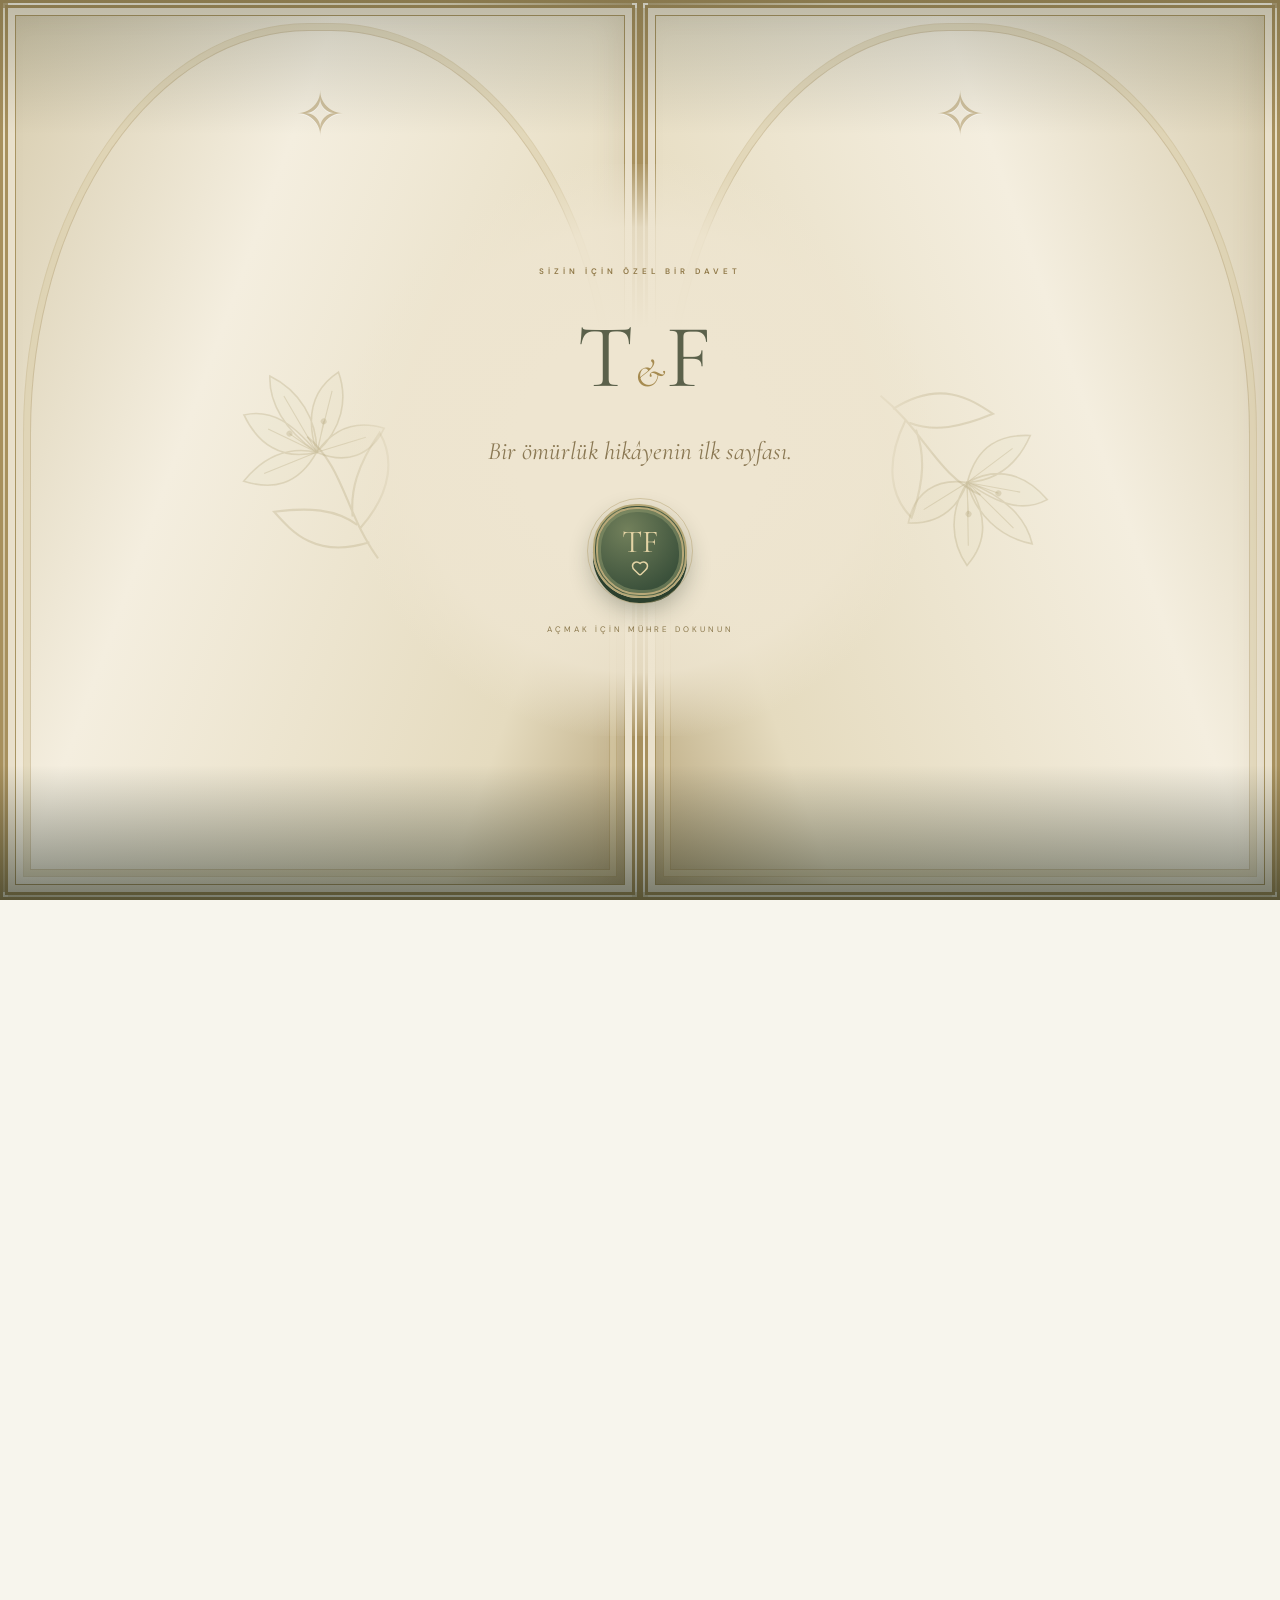
==== commit 8e24b34c: "Replace animated portraits with supplied wedding video intro" ====
--- a/index.html
+++ b/index.html
@@ -1,3 +1,3 @@
-<!doctype html><html lang="tr"><head><meta charset="utf-8"><meta name="viewport" content="width=device-width,initial-scale=1"><meta name="robots" content="noindex,nofollow"><meta name="description" content="Tuba ve Ümit Faruk'un dijital düğün davetiyesi"><link rel="icon" href="/favicon.svg"><title>Tuba & Ümit Faruk | Bir Ömür Beraber</title>  <script type="module" crossorigin src="/assets/index-CO5cJNl4.js"></script>
-  <link rel="stylesheet" crossorigin href="/assets/index-wHNNIUQK.css">
+<!doctype html><html lang="tr"><head><meta charset="utf-8"><meta name="viewport" content="width=device-width,initial-scale=1"><meta name="robots" content="noindex,nofollow"><meta name="description" content="Tuba ve Ümit Faruk'un dijital düğün davetiyesi"><link rel="icon" href="/favicon.svg"><title>Tuba & Ümit Faruk | Bir Ömür Beraber</title>  <script type="module" crossorigin src="/assets/index-CJ1-x2FF.js"></script>
+  <link rel="stylesheet" crossorigin href="/assets/index-C5eE9Y_u.css">
 </head><body><div id="root"></div></body></html>
--- a/assets/index-C5eE9Y_u.css
+++ b/assets/index-C5eE9Y_u.css
@@ -0,0 +1 @@
+@import "https://fonts.googleapis.com/css2?family=Cormorant+Garamond:ital,wght@0,400;0,500;0,600;1,400;1,500&family=DM+Sans:wght@400;500;600;700&display=swap";@layer properties{@supports (((-webkit-hyphens:none)) and (not (margin-trim:inline))) or ((-moz-orient:inline) and (not (color:rgb(from red r g b)))){*,:before,:after,::backdrop{--tw-translate-x:0;--tw-translate-y:0;--tw-translate-z:0;--tw-rotate-x:initial;--tw-rotate-y:initial;--tw-rotate-z:initial;--tw-skew-x:initial;--tw-skew-y:initial;--tw-scroll-snap-strictness:proximity;--tw-space-x-reverse:0;--tw-border-style:solid;--tw-leading:initial;--tw-font-weight:initial;--tw-tracking:initial;--tw-ordinal:initial;--tw-slashed-zero:initial;--tw-numeric-figure:initial;--tw-numeric-spacing:initial;--tw-numeric-fraction:initial;--tw-shadow:0 0 #0000;--tw-shadow-color:initial;--tw-shadow-alpha:100%;--tw-inset-shadow:0 0 #0000;--tw-inset-shadow-color:initial;--tw-inset-shadow-alpha:100%;--tw-ring-color:initial;--tw-ring-shadow:0 0 #0000;--tw-inset-ring-color:initial;--tw-inset-ring-shadow:0 0 #0000;--tw-ring-inset:initial;--tw-ring-offset-width:0px;--tw-ring-offset-color:#fff;--tw-ring-offset-shadow:0 0 #0000;--tw-outline-style:solid;--tw-duration:initial;--tw-ease:initial;--tw-content:"";--tw-scale-x:1;--tw-scale-y:1;--tw-scale-z:1}}}@layer theme{:root,:host{--font-sans:ui-sans-serif, system-ui, sans-serif, "Apple Color Emoji", "Segoe UI Emoji", "Segoe UI Symbol", "Noto Color Emoji";--font-mono:ui-monospace, SFMono-Regular, Menlo, Monaco, Consolas, "Liberation Mono", "Courier New", monospace;--color-black:#000;--color-white:#fff;--spacing:.25rem;--container-xs:20rem;--container-sm:24rem;--container-lg:32rem;--text-xs:.75rem;--text-xs--line-height:calc(1 / .75);--text-sm:.875rem;--text-sm--line-height:calc(1.25 / .875);--text-base:1rem;--text-base--line-height:calc(1.5 / 1);--text-lg:1.125rem;--text-lg--line-height:calc(1.75 / 1.125);--font-weight-normal:400;--font-weight-medium:500;--font-weight-semibold:600;--tracking-tight:-.025em;--tracking-widest:.1em;--leading-tight:1.25;--leading-snug:1.375;--leading-normal:1.5;--leading-relaxed:1.625;--radius-xs:.125rem;--radius-sm:.25rem;--radius-md:.375rem;--radius-lg:.5rem;--radius-xl:.75rem;--ease-in-out:cubic-bezier(.4, 0, .2, 1);--animate-spin:spin 1s linear infinite;--animate-pulse:pulse 2s cubic-bezier(.4, 0, .6, 1) infinite;--aspect-video:16 / 9;--default-transition-duration:.15s;--default-transition-timing-function:cubic-bezier(.4, 0, .2, 1);--default-font-family:var(--font-sans);--default-mono-font-family:var(--font-mono)}}@layer base{*,:after,:before,::backdrop{box-sizing:border-box;border:0 solid;margin:0;padding:0}::file-selector-button{box-sizing:border-box;border:0 solid;margin:0;padding:0}html,:host{-webkit-text-size-adjust:100%;tab-size:4;line-height:1.5;font-family:var(--default-font-family,ui-sans-serif, system-ui, sans-serif, "Apple Color Emoji", "Segoe UI Emoji", "Segoe UI Symbol", "Noto Color Emoji");font-feature-settings:var(--default-font-feature-settings,normal);font-variation-settings:var(--default-font-variation-settings,normal);-webkit-tap-highlight-color:transparent}hr{height:0;color:inherit;border-top-width:1px}abbr:where([title]){-webkit-text-decoration:underline dotted;text-decoration:underline dotted}h1,h2,h3,h4,h5,h6{font-size:inherit;font-weight:inherit}a{color:inherit;-webkit-text-decoration:inherit;-webkit-text-decoration:inherit;-webkit-text-decoration:inherit;-webkit-text-decoration:inherit;text-decoration:inherit}b,strong{font-weight:bolder}code,kbd,samp,pre{font-family:var(--default-mono-font-family,ui-monospace, SFMono-Regular, Menlo, Monaco, Consolas, "Liberation Mono", "Courier New", monospace);font-feature-settings:var(--default-mono-font-feature-settings,normal);font-variation-settings:var(--default-mono-font-variation-settings,normal);font-size:1em}small{font-size:80%}sub,sup{vertical-align:baseline;font-size:75%;line-height:0;position:relative}sub{bottom:-.25em}sup{top:-.5em}table{text-indent:0;border-color:inherit;border-collapse:collapse}:-moz-focusring{outline:auto}progress{vertical-align:baseline}summary{display:list-item}ol,ul,menu{list-style:none}img,svg,video,canvas,audio,iframe,embed,object{vertical-align:middle;display:block}img,video{max-width:100%;height:auto}button,input,select,optgroup,textarea{font:inherit;font-feature-settings:inherit;font-variation-settings:inherit;letter-spacing:inherit;color:inherit;opacity:1;background-color:#0000;border-radius:0}::file-selector-button{font:inherit;font-feature-settings:inherit;font-variation-settings:inherit;letter-spacing:inherit;color:inherit;opacity:1;background-color:#0000;border-radius:0}:where(select:is([multiple],[size])) optgroup{font-weight:bolder}:where(select:is([multiple],[size])) optgroup option{padding-inline-start:20px}::file-selector-button{margin-inline-end:4px}::placeholder{opacity:1}@supports (not ((-webkit-appearance:-apple-pay-button))) or (contain-intrinsic-size:1px){::placeholder{color:currentColor}@supports (color:color-mix(in lab, red, red)){::placeholder{color:color-mix(in oklab, currentcolor 50%, transparent)}}}textarea{resize:vertical}::-webkit-search-decoration{-webkit-appearance:none}::-webkit-date-and-time-value{min-height:1lh;text-align:inherit}::-webkit-datetime-edit{display:inline-flex}::-webkit-datetime-edit-fields-wrapper{padding:0}::-webkit-datetime-edit{padding-block:0}::-webkit-datetime-edit-year-field{padding-block:0}::-webkit-datetime-edit-month-field{padding-block:0}::-webkit-datetime-edit-day-field{padding-block:0}::-webkit-datetime-edit-hour-field{padding-block:0}::-webkit-datetime-edit-minute-field{padding-block:0}::-webkit-datetime-edit-second-field{padding-block:0}::-webkit-datetime-edit-millisecond-field{padding-block:0}::-webkit-datetime-edit-meridiem-field{padding-block:0}::-webkit-calendar-picker-indicator{line-height:1}:-moz-ui-invalid{box-shadow:none}button,input:where([type=button],[type=reset],[type=submit]){appearance:button}::file-selector-button{appearance:button}::-webkit-inner-spin-button{height:auto}::-webkit-outer-spin-button{height:auto}[hidden]:where(:not([hidden=until-found])){display:none!important}}@layer components;@layer utilities{.\@container\/card-header{container:card-header/inline-size}.\@container\/field-group{container:field-group/inline-size}.pointer-events-none{pointer-events:none}.invisible{visibility:hidden}.visible{visibility:visible}.sr-only{clip-path:inset(50%);white-space:nowrap;border-width:0;width:1px;height:1px;margin:-1px;padding:0;position:absolute;overflow:hidden}.absolute{position:absolute}.fixed{position:fixed}.relative{position:relative}.inset-0{inset:calc(var(--spacing) * 0)}.inset-x-0{inset-inline:calc(var(--spacing) * 0)}.inset-y-0{inset-block:calc(var(--spacing) * 0)}.inset-s-1\/2{inset-inline-start:50%}.start{inset-inline-start:var(--spacing)}.end{inset-inline-end:var(--spacing)}.-top-12{top:calc(var(--spacing) * -12)}.top-0{top:calc(var(--spacing) * 0)}.top-1\.5{top:calc(var(--spacing) * 1.5)}.top-1\/2{top:50%}.top-3\.5{top:calc(var(--spacing) * 3.5)}.top-4{top:calc(var(--spacing) * 4)}.top-\[1px\]{top:1px}.top-\[50\%\]{top:50%}.top-\[60\%\]{top:60%}.top-full{top:100%}.-right-12{right:calc(var(--spacing) * -12)}.right-0{right:calc(var(--spacing) * 0)}.right-1{right:calc(var(--spacing) * 1)}.right-2{right:calc(var(--spacing) * 2)}.right-3{right:calc(var(--spacing) * 3)}.right-3\.5{right:calc(var(--spacing) * 3.5)}.right-4{right:calc(var(--spacing) * 4)}.-bottom-12{bottom:calc(var(--spacing) * -12)}.bottom-0{bottom:calc(var(--spacing) * 0)}.-left-12{left:calc(var(--spacing) * -12)}.left-0{left:calc(var(--spacing) * 0)}.left-1\/2{left:50%}.left-2{left:calc(var(--spacing) * 2)}.left-3{left:calc(var(--spacing) * 3)}.left-\[50\%\]{left:50%}.isolate{isolation:isolate}.z-10{z-index:10}.z-20{z-index:20}.z-50{z-index:50}.z-\[1\]{z-index:1}.order-first{order:-9999}.order-last{order:9999}.col-start-2{grid-column-start:2}.row-span-2{grid-row:span 2/span 2}.row-start-1{grid-row-start:1}.m-0\!{margin:calc(var(--spacing) * 0)!important}.-mx-1{margin-inline:calc(var(--spacing) * -1)}.mx-2{margin-inline:calc(var(--spacing) * 2)}.mx-3\.5{margin-inline:calc(var(--spacing) * 3.5)}.mx-auto{margin-inline:auto}.-my-2{margin-block:calc(var(--spacing) * -2)}.my-0{margin-block:calc(var(--spacing) * 0)}.my-0\.5{margin-block:calc(var(--spacing) * .5)}.my-1{margin-block:calc(var(--spacing) * 1)}.-mt-4{margin-top:calc(var(--spacing) * -4)}.mt-0\.5{margin-top:calc(var(--spacing) * .5)}.mt-1\.5{margin-top:calc(var(--spacing) * 1.5)}.mt-2{margin-top:calc(var(--spacing) * 2)}.mt-4{margin-top:calc(var(--spacing) * 4)}.mt-auto{margin-top:auto}.mb-2{margin-bottom:calc(var(--spacing) * 2)}.mb-3{margin-bottom:calc(var(--spacing) * 3)}.-ml-1{margin-left:calc(var(--spacing) * -1)}.-ml-4{margin-left:calc(var(--spacing) * -4)}.ml-1{margin-left:calc(var(--spacing) * 1)}.ml-4{margin-left:calc(var(--spacing) * 4)}.ml-auto{margin-left:auto}.line-clamp-1{-webkit-line-clamp:1;-webkit-box-orient:vertical;display:-webkit-box;overflow:hidden}.line-clamp-2{-webkit-line-clamp:2;-webkit-box-orient:vertical;display:-webkit-box;overflow:hidden}.block{display:block}.flex{display:flex}.grid{display:grid}.hidden{display:none}.inline-flex{display:inline-flex}.table{display:table}.table-caption{display:table-caption}.table-cell{display:table-cell}.table-row{display:table-row}.field-sizing-content{field-sizing:content}.aspect-square{aspect-ratio:1}.aspect-video{aspect-ratio:var(--aspect-video)}.size-\(--cell-size\){width:var(--cell-size);height:var(--cell-size)}.size-2{width:calc(var(--spacing) * 2);height:calc(var(--spacing) * 2)}.size-2\.5{width:calc(var(--spacing) * 2.5);height:calc(var(--spacing) * 2.5)}.size-3{width:calc(var(--spacing) * 3);height:calc(var(--spacing) * 3)}.size-3\.5{width:calc(var(--spacing) * 3.5);height:calc(var(--spacing) * 3.5)}.size-4{width:calc(var(--spacing) * 4);height:calc(var(--spacing) * 4)}.size-6{width:calc(var(--spacing) * 6);height:calc(var(--spacing) * 6)}.size-7{width:calc(var(--spacing) * 7);height:calc(var(--spacing) * 7)}.size-8{width:calc(var(--spacing) * 8);height:calc(var(--spacing) * 8)}.size-9{width:calc(var(--spacing) * 9);height:calc(var(--spacing) * 9)}.size-10{width:calc(var(--spacing) * 10);height:calc(var(--spacing) * 10)}.size-16{width:calc(var(--spacing) * 16);height:calc(var(--spacing) * 16)}.size-auto{width:auto;height:auto}.size-full{width:100%;height:100%}.h-\(--cell-size\){height:var(--cell-size)}.h-1\.5{height:calc(var(--spacing) * 1.5)}.h-2{height:calc(var(--spacing) * 2)}.h-2\.5{height:calc(var(--spacing) * 2.5)}.h-4{height:calc(var(--spacing) * 4)}.h-5{height:calc(var(--spacing) * 5)}.h-6{height:calc(var(--spacing) * 6)}.h-7{height:calc(var(--spacing) * 7)}.h-8{height:calc(var(--spacing) * 8)}.h-9{height:calc(var(--spacing) * 9)}.h-10{height:calc(var(--spacing) * 10)}.h-12{height:calc(var(--spacing) * 12)}.h-\[calc\(--spacing\(5\.5\)\)\]{height:calc(calc(var(--spacing) * 5.5))}.h-\[calc\(100\%-1px\)\]{height:calc(100% - 1px)}.h-\[var\(--radix-navigation-menu-viewport-height\)\]{height:var(--radix-navigation-menu-viewport-height)}.h-\[var\(--radix-select-trigger-height\)\]{height:var(--radix-select-trigger-height)}.h-auto{height:auto}.h-full{height:100%}.h-max{height:max-content}.h-px{height:1px}.h-svh{height:100svh}.max-h-\(--radix-context-menu-content-available-height\){max-height:var(--radix-context-menu-content-available-height)}.max-h-\(--radix-dropdown-menu-content-available-height\){max-height:var(--radix-dropdown-menu-content-available-height)}.max-h-\(--radix-select-content-available-height\){max-height:var(--radix-select-content-available-height)}.max-h-96{max-height:calc(var(--spacing) * 96)}.max-h-\[300px\]{max-height:300px}.max-h-\[min\(calc\(--spacing\(96\)---spacing\(9\)\)\,calc\(var\(--available-height\)---spacing\(9\)\)\)\]{max-height:min(calc(calc(var(--spacing) * 96) - calc(var(--spacing) * 9)), calc(var(--available-height) - calc(var(--spacing) * 9)))}.min-h-0{min-height:calc(var(--spacing) * 0)}.min-h-4{min-height:calc(var(--spacing) * 4)}.min-h-9{min-height:calc(var(--spacing) * 9)}.min-h-16{min-height:calc(var(--spacing) * 16)}.min-h-full{min-height:100%}.min-h-svh{min-height:100svh}.w-\(--anchor-width\){width:var(--anchor-width)}.w-\(--cell-size\){width:var(--cell-size)}.w-\(--sidebar-width\){width:var(--sidebar-width)}.w-0{width:calc(var(--spacing) * 0)}.w-1{width:calc(var(--spacing) * 1)}.w-2{width:calc(var(--spacing) * 2)}.w-2\.5{width:calc(var(--spacing) * 2.5)}.w-3{width:calc(var(--spacing) * 3)}.w-3\/4{width:75%}.w-4{width:calc(var(--spacing) * 4)}.w-5{width:calc(var(--spacing) * 5)}.w-9{width:calc(var(--spacing) * 9)}.w-10{width:calc(var(--spacing) * 10)}.w-24{width:calc(var(--spacing) * 24)}.w-64{width:calc(var(--spacing) * 64)}.w-72{width:calc(var(--spacing) * 72)}.w-\[100px\]{width:100px}.w-auto{width:auto}.w-fit{width:fit-content}.w-full{width:100%}.w-max{width:max-content}.w-px{width:1px}.max-w-\(--available-width\){max-width:var(--available-width)}.max-w-\(--skeleton-width\){max-width:var(--skeleton-width)}.max-w-\[80\%\]{max-width:80%}.max-w-\[calc\(100\%-2rem\)\]{max-width:calc(100% - 2rem)}.max-w-full{max-width:100%}.max-w-max{max-width:max-content}.max-w-sm{max-width:var(--container-sm)}.min-w-\(--cell-size\){min-width:var(--cell-size)}.min-w-0{min-width:calc(var(--spacing) * 0)}.min-w-5{min-width:calc(var(--spacing) * 5)}.min-w-8{min-width:calc(var(--spacing) * 8)}.min-w-9{min-width:calc(var(--spacing) * 9)}.min-w-10{min-width:calc(var(--spacing) * 10)}.min-w-16{min-width:calc(var(--spacing) * 16)}.min-w-40{min-width:calc(var(--spacing) * 40)}.min-w-\[8rem\]{min-width:8rem}.min-w-\[12rem\]{min-width:12rem}.min-w-\[calc\(var\(--anchor-width\)\+--spacing\(7\)\)\]{min-width:calc(var(--anchor-width) + calc(var(--spacing) * 7))}.min-w-\[var\(--radix-select-trigger-width\)\]{min-width:var(--radix-select-trigger-width)}.flex-1{flex:1}.shrink{flex-shrink:1}.shrink-0{flex-shrink:0}.grow{flex-grow:1}.grow-0{flex-grow:0}.basis-full{flex-basis:100%}.caption-bottom{caption-side:bottom}.border-collapse{border-collapse:collapse}.origin-\(--radix-context-menu-content-transform-origin\){transform-origin:var(--radix-context-menu-content-transform-origin)}.origin-\(--radix-dropdown-menu-content-transform-origin\){transform-origin:var(--radix-dropdown-menu-content-transform-origin)}.origin-\(--radix-hover-card-content-transform-origin\){transform-origin:var(--radix-hover-card-content-transform-origin)}.origin-\(--radix-menubar-content-transform-origin\){transform-origin:var(--radix-menubar-content-transform-origin)}.origin-\(--radix-popover-content-transform-origin\){transform-origin:var(--radix-popover-content-transform-origin)}.origin-\(--radix-select-content-transform-origin\){transform-origin:var(--radix-select-content-transform-origin)}.origin-\(--radix-tooltip-content-transform-origin\){transform-origin:var(--radix-tooltip-content-transform-origin)}.origin-\(--transform-origin\){transform-origin:var(--transform-origin)}.-translate-x-1\/2{--tw-translate-x:calc(calc(1 / 2 * 100%) * -1);translate:var(--tw-translate-x) var(--tw-translate-y)}.-translate-x-px{--tw-translate-x:-1px;translate:var(--tw-translate-x) var(--tw-translate-y)}.translate-x-\[-50\%\]{--tw-translate-x:-50%;translate:var(--tw-translate-x) var(--tw-translate-y)}.translate-x-px{--tw-translate-x:1px;translate:var(--tw-translate-x) var(--tw-translate-y)}.-translate-y-1\/2{--tw-translate-y:calc(calc(1 / 2 * 100%) * -1);translate:var(--tw-translate-x) var(--tw-translate-y)}.-translate-y-3\/4{--tw-translate-y:calc(calc(3 / 4 * 100%) * -1);translate:var(--tw-translate-x) var(--tw-translate-y)}.translate-y-0\.5{--tw-translate-y:calc(var(--spacing) * .5);translate:var(--tw-translate-x) var(--tw-translate-y)}.translate-y-3\/4{--tw-translate-y:calc(3 / 4 * 100%);translate:var(--tw-translate-x) var(--tw-translate-y)}.translate-y-\[-50\%\]{--tw-translate-y:-50%;translate:var(--tw-translate-x) var(--tw-translate-y)}.translate-y-\[calc\(-50\%_-_2px\)\]{--tw-translate-y:calc(-50% - 2px);translate:var(--tw-translate-x) var(--tw-translate-y)}.rotate-45{rotate:45deg}.rotate-90{rotate:90deg}.transform{transform:var(--tw-rotate-x,) var(--tw-rotate-y,) var(--tw-rotate-z,) var(--tw-skew-x,) var(--tw-skew-y,)}.animate-pulse{animation:var(--animate-pulse)}.animate-spin{animation:var(--animate-spin)}.cursor-default{cursor:default}.cursor-text{cursor:text}.touch-none{touch-action:none}.resize-none{resize:none}.snap-x{scroll-snap-type:x var(--tw-scroll-snap-strictness)}.snap-mandatory{--tw-scroll-snap-strictness:mandatory}.scroll-my-1{scroll-margin-block:calc(var(--spacing) * 1)}.scroll-px-1{scroll-padding-inline:calc(var(--spacing) * 1)}.scroll-py-1{scroll-padding-block:calc(var(--spacing) * 1)}.list-disc{list-style-type:disc}.list-none{list-style-type:none}.appearance-none{appearance:none}.auto-rows-min{grid-auto-rows:min-content}.grid-cols-\[0_1fr\]{grid-template-columns:0 1fr}.grid-rows-\[auto_1fr\]{grid-template-rows:auto 1fr}.grid-rows-\[auto_auto\]{grid-template-rows:auto auto}.flex-col{flex-direction:column}.flex-col-reverse{flex-direction:column-reverse}.flex-row{flex-direction:row}.flex-wrap{flex-wrap:wrap}.place-content-center{place-content:center}.place-items-center{place-items:center}.items-center{align-items:center}.items-end{align-items:flex-end}.items-start{align-items:flex-start}.items-stretch{align-items:stretch}.justify-between{justify-content:space-between}.justify-center{justify-content:center}.justify-start{justify-content:flex-start}.justify-items-start{justify-items:start}.gap-0\.5{gap:calc(var(--spacing) * .5)}.gap-1{gap:calc(var(--spacing) * 1)}.gap-1\.5{gap:calc(var(--spacing) * 1.5)}.gap-2{gap:calc(var(--spacing) * 2)}.gap-2\.5{gap:calc(var(--spacing) * 2.5)}.gap-3{gap:calc(var(--spacing) * 3)}.gap-4{gap:calc(var(--spacing) * 4)}.gap-6{gap:calc(var(--spacing) * 6)}.gap-7{gap:calc(var(--spacing) * 7)}.gap-8{gap:calc(var(--spacing) * 8)}.gap-\[--spacing\(var\(--gap\)\)\]{gap:calc(var(--spacing) * var(--gap))}:where(.-space-x-2>:not(:last-child)){--tw-space-x-reverse:0;margin-inline-start:calc(calc(var(--spacing) * -2) * var(--tw-space-x-reverse));margin-inline-end:calc(calc(var(--spacing) * -2) * calc(1 - var(--tw-space-x-reverse)))}.gap-y-0\.5{row-gap:calc(var(--spacing) * .5)}.self-end{align-self:flex-end}.self-start{align-self:flex-start}.self-stretch{align-self:stretch}.justify-self-end{justify-self:flex-end}.truncate{text-overflow:ellipsis;white-space:nowrap;overflow:hidden}.overflow-auto{overflow:auto}.overflow-hidden{overflow:hidden}.overflow-x-auto{overflow-x:auto}.overflow-x-hidden{overflow-x:hidden}.overflow-y-auto{overflow-y:auto}.overscroll-contain{overscroll-behavior:contain}.overscroll-x-contain{overscroll-behavior-x:contain}.rounded-\[2px\]{border-radius:2px}.rounded-\[4px\]{border-radius:4px}.rounded-\[calc\(var\(--radius\)-5px\)\]{border-radius:calc(var(--radius) - 5px)}.rounded-\[inherit\]{border-radius:inherit}.rounded-full{border-radius:2147483647px}.rounded-lg{border-radius:var(--radius-lg)}.rounded-md{border-radius:var(--radius-md)}.rounded-none{border-radius:0}.rounded-sm{border-radius:var(--radius-sm)}.rounded-xl{border-radius:var(--radius-xl)}.rounded-xs{border-radius:var(--radius-xs)}.rounded-l-md{border-top-left-radius:var(--radius-md);border-bottom-left-radius:var(--radius-md)}.rounded-tl-sm{border-top-left-radius:var(--radius-sm)}.rounded-r-md{border-top-right-radius:var(--radius-md);border-bottom-right-radius:var(--radius-md)}.border{border-style:var(--tw-border-style);border-width:1px}.border-0{border-style:var(--tw-border-style);border-width:0}.border-\[1\.5px\]{border-style:var(--tw-border-style);border-width:1.5px}.border-y{border-block-style:var(--tw-border-style);border-block-width:1px}.border-t{border-top-style:var(--tw-border-style);border-top-width:1px}.border-r{border-right-style:var(--tw-border-style);border-right-width:1px}.border-b{border-bottom-style:var(--tw-border-style);border-bottom-width:1px}.border-l{border-left-style:var(--tw-border-style);border-left-width:1px}.border-dashed{--tw-border-style:dashed;border-style:dashed}.border-none{--tw-border-style:none;border-style:none}.border-\(--color-border\){border-color:var(--color-border)}.border-transparent{border-color:#0000}.border-t-transparent{border-top-color:#0000}.border-l-transparent{border-left-color:#0000}.bg-\(--color-bg\){background-color:var(--color-bg)}.bg-\[Canvas\]{background-color:canvas}.bg-black\/50{background-color:#00000080}@supports (color:color-mix(in lab, red, red)){.bg-black\/50{background-color:color-mix(in oklab, var(--color-black) 50%, transparent)}}.bg-transparent{background-color:#0000}.bg-white{background-color:var(--color-white)}.bg-clip-padding{background-clip:padding-box}.fill-current{fill:currentColor}.p-0{padding:calc(var(--spacing) * 0)}.p-1{padding:calc(var(--spacing) * 1)}.p-2{padding:calc(var(--spacing) * 2)}.p-3{padding:calc(var(--spacing) * 3)}.p-4{padding:calc(var(--spacing) * 4)}.p-6{padding:calc(var(--spacing) * 6)}.p-\[3px\]{padding:3px}.p-px{padding:1px}.px-\(--cell-size\){padding-inline:var(--cell-size)}.px-1{padding-inline:calc(var(--spacing) * 1)}.px-1\.5{padding-inline:calc(var(--spacing) * 1.5)}.px-2{padding-inline:calc(var(--spacing) * 2)}.px-2\.5{padding-inline:calc(var(--spacing) * 2.5)}.px-3{padding-inline:calc(var(--spacing) * 3)}.px-4{padding-inline:calc(var(--spacing) * 4)}.px-6{padding-inline:calc(var(--spacing) * 6)}.py-0\.5{padding-block:calc(var(--spacing) * .5)}.py-1{padding-block:calc(var(--spacing) * 1)}.py-1\.5{padding-block:calc(var(--spacing) * 1.5)}.py-2{padding-block:calc(var(--spacing) * 2)}.py-3{padding-block:calc(var(--spacing) * 3)}.py-4{padding-block:calc(var(--spacing) * 4)}.py-6{padding-block:calc(var(--spacing) * 6)}.pt-0{padding-top:calc(var(--spacing) * 0)}.pt-3{padding-top:calc(var(--spacing) * 3)}.pt-4{padding-top:calc(var(--spacing) * 4)}.pr-1{padding-right:calc(var(--spacing) * 1)}.pr-2{padding-right:calc(var(--spacing) * 2)}.pr-2\.5{padding-right:calc(var(--spacing) * 2.5)}.pr-3{padding-right:calc(var(--spacing) * 3)}.pr-8{padding-right:calc(var(--spacing) * 8)}.pr-9{padding-right:calc(var(--spacing) * 9)}.pb-2{padding-bottom:calc(var(--spacing) * 2)}.pb-3{padding-bottom:calc(var(--spacing) * 3)}.pb-4{padding-bottom:calc(var(--spacing) * 4)}.pl-2{padding-left:calc(var(--spacing) * 2)}.pl-3{padding-left:calc(var(--spacing) * 3)}.pl-4{padding-left:calc(var(--spacing) * 4)}.pl-8{padding-left:calc(var(--spacing) * 8)}.text-center{text-align:center}.text-left{text-align:left}.align-middle{vertical-align:middle}.font-mono{font-family:var(--font-mono)}.font-sans{font-family:var(--font-sans)}.text-base{font-size:var(--text-base);line-height:var(--tw-leading,var(--text-base--line-height))}.text-lg{font-size:var(--text-lg);line-height:var(--tw-leading,var(--text-lg--line-height))}.text-sm{font-size:var(--text-sm);line-height:var(--tw-leading,var(--text-sm--line-height))}.text-sm\/relaxed{font-size:var(--text-sm);line-height:var(--leading-relaxed)}.text-xs{font-size:var(--text-xs);line-height:var(--tw-leading,var(--text-xs--line-height))}.text-\[0\.8rem\]{font-size:.8rem}.leading-none{--tw-leading:1;line-height:1}.leading-normal{--tw-leading:var(--leading-normal);line-height:var(--leading-normal)}.leading-relaxed{--tw-leading:var(--leading-relaxed);line-height:var(--leading-relaxed)}.leading-snug{--tw-leading:var(--leading-snug);line-height:var(--leading-snug)}.leading-tight{--tw-leading:var(--leading-tight);line-height:var(--leading-tight)}.font-medium{--tw-font-weight:var(--font-weight-medium);font-weight:var(--font-weight-medium)}.font-normal{--tw-font-weight:var(--font-weight-normal);font-weight:var(--font-weight-normal)}.font-semibold{--tw-font-weight:var(--font-weight-semibold);font-weight:var(--font-weight-semibold)}.tracking-tight{--tw-tracking:var(--tracking-tight);letter-spacing:var(--tracking-tight)}.tracking-widest{--tw-tracking:var(--tracking-widest);letter-spacing:var(--tracking-widest)}.text-balance{text-wrap:balance}.break-words,.wrap-break-word{overflow-wrap:break-word}.whitespace-normal{white-space:normal}.whitespace-nowrap{white-space:nowrap}.text-\[CanvasText\]{color:canvastext}.text-current{color:currentColor}.text-white{color:var(--color-white)}.tabular-nums{--tw-numeric-spacing:tabular-nums;font-variant-numeric:var(--tw-ordinal,) var(--tw-slashed-zero,) var(--tw-numeric-figure,) var(--tw-numeric-spacing,) var(--tw-numeric-fraction,)}.underline-offset-4{text-underline-offset:4px}.antialiased{-webkit-font-smoothing:antialiased;-moz-osx-font-smoothing:grayscale}.opacity-0{opacity:0}.opacity-50{opacity:.5}.opacity-60{opacity:.6}.opacity-70{opacity:.7}.shadow{--tw-shadow:0 1px 3px 0 var(--tw-shadow-color,#0000001a), 0 1px 2px -1px var(--tw-shadow-color,#0000001a);box-shadow:var(--tw-inset-shadow), var(--tw-inset-ring-shadow), var(--tw-ring-offset-shadow), var(--tw-ring-shadow), var(--tw-shadow)}.shadow-\[0_0_0_1px_var\(--sidebar-border\)\]{--tw-shadow:0 0 0 1px var(--tw-shadow-color,var(--sidebar-border));box-shadow:var(--tw-inset-shadow), var(--tw-inset-ring-shadow), var(--tw-ring-offset-shadow), var(--tw-ring-shadow), var(--tw-shadow)}.shadow-lg{--tw-shadow:0 10px 15px -3px var(--tw-shadow-color,#0000001a), 0 4px 6px -4px var(--tw-shadow-color,#0000001a);box-shadow:var(--tw-inset-shadow), var(--tw-inset-ring-shadow), var(--tw-ring-offset-shadow), var(--tw-ring-shadow), var(--tw-shadow)}.shadow-md{--tw-shadow:0 4px 6px -1px var(--tw-shadow-color,#0000001a), 0 2px 4px -2px var(--tw-shadow-color,#0000001a);box-shadow:var(--tw-inset-shadow), var(--tw-inset-ring-shadow), var(--tw-ring-offset-shadow), var(--tw-ring-shadow), var(--tw-shadow)}.shadow-none{--tw-shadow:0 0 #0000;box-shadow:var(--tw-inset-shadow), var(--tw-inset-ring-shadow), var(--tw-ring-offset-shadow), var(--tw-ring-shadow), var(--tw-shadow)}.shadow-sm{--tw-shadow:0 1px 3px 0 var(--tw-shadow-color,#0000001a), 0 1px 2px -1px var(--tw-shadow-color,#0000001a);box-shadow:var(--tw-inset-shadow), var(--tw-inset-ring-shadow), var(--tw-ring-offset-shadow), var(--tw-ring-shadow), var(--tw-shadow)}.shadow-xl{--tw-shadow:0 20px 25px -5px var(--tw-shadow-color,#0000001a), 0 8px 10px -6px var(--tw-shadow-color,#0000001a);box-shadow:var(--tw-inset-shadow), var(--tw-inset-ring-shadow), var(--tw-ring-offset-shadow), var(--tw-ring-shadow), var(--tw-shadow)}.shadow-xs{--tw-shadow:0 1px 2px 0 var(--tw-shadow-color,#0000000d);box-shadow:var(--tw-inset-shadow), var(--tw-inset-ring-shadow), var(--tw-ring-offset-shadow), var(--tw-ring-shadow), var(--tw-shadow)}.ring-0{--tw-ring-shadow:var(--tw-ring-inset,) 0 0 0 calc(0px + var(--tw-ring-offset-width)) var(--tw-ring-color,currentcolor);box-shadow:var(--tw-inset-shadow), var(--tw-inset-ring-shadow), var(--tw-ring-offset-shadow), var(--tw-ring-shadow), var(--tw-shadow)}.ring-1{--tw-ring-shadow:var(--tw-ring-inset,) 0 0 0 calc(1px + var(--tw-ring-offset-width)) var(--tw-ring-color,currentcolor);box-shadow:var(--tw-inset-shadow), var(--tw-inset-ring-shadow), var(--tw-ring-offset-shadow), var(--tw-ring-shadow), var(--tw-shadow)}.ring-2{--tw-ring-shadow:var(--tw-ring-inset,) 0 0 0 calc(2px + var(--tw-ring-offset-width)) var(--tw-ring-color,currentcolor);box-shadow:var(--tw-inset-shadow), var(--tw-inset-ring-shadow), var(--tw-ring-offset-shadow), var(--tw-ring-shadow), var(--tw-shadow)}.ring-3{--tw-ring-shadow:var(--tw-ring-inset,) 0 0 0 calc(3px + var(--tw-ring-offset-width)) var(--tw-ring-color,currentcolor);box-shadow:var(--tw-inset-shadow), var(--tw-inset-ring-shadow), var(--tw-ring-offset-shadow), var(--tw-ring-shadow), var(--tw-shadow)}.outline-hidden{--tw-outline-style:none;outline-style:none}@media (forced-colors:active){.outline-hidden{outline-offset:2px;outline:2px solid #0000}}.outline{outline-style:var(--tw-outline-style);outline-width:1px}.transition{transition-property:color,background-color,border-color,outline-color,text-decoration-color,fill,stroke,--tw-gradient-from,--tw-gradient-via,--tw-gradient-to,opacity,box-shadow,transform,translate,scale,rotate,filter,-webkit-backdrop-filter,backdrop-filter,display,content-visibility,overlay,pointer-events;transition-timing-function:var(--tw-ease,var(--default-transition-timing-function));transition-duration:var(--tw-duration,var(--default-transition-duration))}.transition-\[color\,box-shadow\]{transition-property:color,box-shadow;transition-timing-function:var(--tw-ease,var(--default-transition-timing-function));transition-duration:var(--tw-duration,var(--default-transition-duration))}.transition-\[left\,right\,width\]{transition-property:left,right,width;transition-timing-function:var(--tw-ease,var(--default-transition-timing-function));transition-duration:var(--tw-duration,var(--default-transition-duration))}.transition-\[margin\,opacity\]{transition-property:margin,opacity;transition-timing-function:var(--tw-ease,var(--default-transition-timing-function));transition-duration:var(--tw-duration,var(--default-transition-duration))}.transition-\[translate\,scale\,opacity\]{transition-property:translate,scale,opacity;transition-timing-function:var(--tw-ease,var(--default-transition-timing-function));transition-duration:var(--tw-duration,var(--default-transition-duration))}.transition-\[width\,height\,padding\]{transition-property:width,height,padding;transition-timing-function:var(--tw-ease,var(--default-transition-timing-function));transition-duration:var(--tw-duration,var(--default-transition-duration))}.transition-\[width\]{transition-property:width;transition-timing-function:var(--tw-ease,var(--default-transition-timing-function));transition-duration:var(--tw-duration,var(--default-transition-duration))}.transition-all{transition-property:all;transition-timing-function:var(--tw-ease,var(--default-transition-timing-function));transition-duration:var(--tw-duration,var(--default-transition-duration))}.transition-colors{transition-property:color,background-color,border-color,outline-color,text-decoration-color,fill,stroke,--tw-gradient-from,--tw-gradient-via,--tw-gradient-to;transition-timing-function:var(--tw-ease,var(--default-transition-timing-function));transition-duration:var(--tw-duration,var(--default-transition-duration))}.transition-opacity{transition-property:opacity;transition-timing-function:var(--tw-ease,var(--default-transition-timing-function));transition-duration:var(--tw-duration,var(--default-transition-duration))}.transition-shadow{transition-property:box-shadow;transition-timing-function:var(--tw-ease,var(--default-transition-timing-function));transition-duration:var(--tw-duration,var(--default-transition-duration))}.transition-transform{transition-property:transform,translate,scale,rotate;transition-timing-function:var(--tw-ease,var(--default-transition-timing-function));transition-duration:var(--tw-duration,var(--default-transition-duration))}.transition-none{transition-property:none}.duration-100{--tw-duration:.1s;transition-duration:.1s}.duration-200{--tw-duration:.2s;transition-duration:.2s}.duration-300{--tw-duration:.3s;transition-duration:.3s}.duration-1000{--tw-duration:1s;transition-duration:1s}.ease-in-out{--tw-ease:var(--ease-in-out);transition-timing-function:var(--ease-in-out)}.ease-linear{--tw-ease:linear;transition-timing-function:linear}.contain-content{contain:content}.outline-none{--tw-outline-style:none;outline-style:none}.select-none{-webkit-user-select:none;user-select:none}.\[--cell-size\:--spacing\(8\)\]{--cell-size:calc(var(--spacing) * 8)}.\[contain-intrinsic-size\:auto_10rem\]{contain-intrinsic-size:auto 10rem}.\[content-visibility\:auto\]{content-visibility:auto}.group-focus-within\/menu-item\:opacity-100:is(:where(.group\/menu-item):focus-within *){opacity:1}@media (hover:hover){.group-hover\/menu-item\:opacity-100:is(:where(.group\/menu-item):hover *){opacity:1}}.group-has-data-\[sidebar\=menu-action\]\/menu-item\:pr-8:is(:where(.group\/menu-item):has([data-sidebar=menu-action]) *){padding-right:calc(var(--spacing) * 8)}.group-has-data-\[size\=lg\]\/avatar-group\:size-10:is(:where(.group\/avatar-group):has([data-size=lg]) *){width:calc(var(--spacing) * 10);height:calc(var(--spacing) * 10)}.group-has-data-\[size\=sm\]\/avatar-group\:size-6:is(:where(.group\/avatar-group):has([data-size=sm]) *){width:calc(var(--spacing) * 6);height:calc(var(--spacing) * 6)}.group-has-data-\[slot\=combobox-clear\]\/input-group\:hidden:is(:where(.group\/input-group):has([data-slot=combobox-clear]) *){display:none}.group-has-data-\[slot\=message-footer\]\/message\:-translate-y-8:is(:where(.group\/message):has([data-slot=message-footer]) *){--tw-translate-y:calc(var(--spacing) * -8);translate:var(--tw-translate-x) var(--tw-translate-y)}.group-has-data-\[variant\=ghost\]\/message\:px-0:is(:where(.group\/message):has([data-variant=ghost]) *){padding-inline:calc(var(--spacing) * 0)}.group-has-\[\[data-orientation\=horizontal\]\]\/field\:text-balance:is(:where(.group\/field):has([data-orientation=horizontal]) *){text-wrap:balance}.group-has-\[\[data-slot\=item-description\]\]\/item\:translate-y-0\.5:is(:where(.group\/item):has([data-slot=item-description]) *){--tw-translate-y:calc(var(--spacing) * .5);translate:var(--tw-translate-x) var(--tw-translate-y)}.group-has-\[\[data-slot\=item-description\]\]\/item\:self-start:is(:where(.group\/item):has([data-slot=item-description]) *){align-self:flex-start}.group-has-\[\>input\]\/input-group\:pt-2\.5:is(:where(.group\/input-group):has(>input) *){padding-top:calc(var(--spacing) * 2.5)}.group-has-\[\>input\]\/input-group\:pb-2\.5:is(:where(.group\/input-group):has(>input) *){padding-bottom:calc(var(--spacing) * 2.5)}.group-data-empty\/combobox-content\:flex:is(:where(.group\/combobox-content)[data-empty] *){display:flex}.group-data-\[align\=end\]\/bubble\:self-end:is(:where(.group\/bubble)[data-align=end] *){align-self:flex-end}.group-data-\[align\=end\]\/message\:justify-end:is(:where(.group\/message)[data-align=end] *){justify-content:flex-end}.group-data-\[align\=end\]\/message\:self-end:is(:where(.group\/message)[data-align=end] *){align-self:flex-end}.group-data-\[collapsible\=icon\]\:-mt-8:is(:where(.group)[data-collapsible=icon] *){margin-top:calc(var(--spacing) * -8)}.group-data-\[collapsible\=icon\]\:hidden:is(:where(.group)[data-collapsible=icon] *){display:none}.group-data-\[collapsible\=icon\]\:size-8\!:is(:where(.group)[data-collapsible=icon] *){width:calc(var(--spacing) * 8)!important;height:calc(var(--spacing) * 8)!important}.group-data-\[collapsible\=icon\]\:w-\(--sidebar-width-icon\):is(:where(.group)[data-collapsible=icon] *){width:var(--sidebar-width-icon)}.group-data-\[collapsible\=icon\]\:w-\[calc\(var\(--sidebar-width-icon\)\+\(--spacing\(4\)\)\)\]:is(:where(.group)[data-collapsible=icon] *){width:calc(var(--sidebar-width-icon) + (calc(var(--spacing) * 4)))}.group-data-\[collapsible\=icon\]\:w-\[calc\(var\(--sidebar-width-icon\)\+\(--spacing\(4\)\)\+2px\)\]:is(:where(.group)[data-collapsible=icon] *){width:calc(var(--sidebar-width-icon) + (calc(var(--spacing) * 4)) + 2px)}.group-data-\[collapsible\=icon\]\:overflow-hidden:is(:where(.group)[data-collapsible=icon] *){overflow:hidden}.group-data-\[collapsible\=icon\]\:p-0\!:is(:where(.group)[data-collapsible=icon] *){padding:calc(var(--spacing) * 0)!important}.group-data-\[collapsible\=icon\]\:p-2\!:is(:where(.group)[data-collapsible=icon] *){padding:calc(var(--spacing) * 2)!important}.group-data-\[collapsible\=icon\]\:opacity-0:is(:where(.group)[data-collapsible=icon] *){opacity:0}.group-data-\[collapsible\=offcanvas\]\:right-\[calc\(var\(--sidebar-width\)\*-1\)\]:is(:where(.group)[data-collapsible=offcanvas] *){right:calc(var(--sidebar-width) * -1)}.group-data-\[collapsible\=offcanvas\]\:left-\[calc\(var\(--sidebar-width\)\*-1\)\]:is(:where(.group)[data-collapsible=offcanvas] *){left:calc(var(--sidebar-width) * -1)}.group-data-\[collapsible\=offcanvas\]\:w-0:is(:where(.group)[data-collapsible=offcanvas] *){width:calc(var(--spacing) * 0)}.group-data-\[collapsible\=offcanvas\]\:translate-x-0:is(:where(.group)[data-collapsible=offcanvas] *){--tw-translate-x:calc(var(--spacing) * 0);translate:var(--tw-translate-x) var(--tw-translate-y)}.group-data-\[disabled\=true\]\:pointer-events-none:is(:where(.group)[data-disabled=true] *){pointer-events:none}.group-data-\[disabled\=true\]\:opacity-50:is(:where(.group)[data-disabled=true] *),.group-data-\[disabled\=true\]\/field\:opacity-50:is(:where(.group\/field)[data-disabled=true] *),.group-data-\[disabled\=true\]\/input-group\:opacity-50:is(:where(.group\/input-group)[data-disabled=true] *){opacity:.5}.group-data-\[focused\=true\]\/day\:relative:is(:where(.group\/day)[data-focused=true] *){position:relative}.group-data-\[focused\=true\]\/day\:z-10:is(:where(.group\/day)[data-focused=true] *){z-index:10}.group-data-\[focused\=true\]\/day\:ring-\[3px\]:is(:where(.group\/day)[data-focused=true] *){--tw-ring-shadow:var(--tw-ring-inset,) 0 0 0 calc(3px + var(--tw-ring-offset-width)) var(--tw-ring-color,currentcolor);box-shadow:var(--tw-inset-shadow), var(--tw-inset-ring-shadow), var(--tw-ring-offset-shadow), var(--tw-ring-shadow), var(--tw-shadow)}.group-data-\[orientation\=horizontal\]\/tabs\:h-9:is(:where(.group\/tabs)[data-orientation=horizontal] *){height:calc(var(--spacing) * 9)}.group-data-\[orientation\=vertical\]\/attachment\:absolute:is(:where(.group\/attachment)[data-orientation=vertical] *){position:absolute}.group-data-\[orientation\=vertical\]\/attachment\:top-3:is(:where(.group\/attachment)[data-orientation=vertical] *){top:calc(var(--spacing) * 3)}.group-data-\[orientation\=vertical\]\/attachment\:right-3:is(:where(.group\/attachment)[data-orientation=vertical] *){right:calc(var(--spacing) * 3)}.group-data-\[orientation\=vertical\]\/attachment\:w-full:is(:where(.group\/attachment)[data-orientation=vertical] *){width:100%}.group-data-\[orientation\=vertical\]\/attachment\:gap-1:is(:where(.group\/attachment)[data-orientation=vertical] *){gap:calc(var(--spacing) * 1)}.group-data-\[orientation\=vertical\]\/attachment\:px-1:is(:where(.group\/attachment)[data-orientation=vertical] *){padding-inline:calc(var(--spacing) * 1)}.group-data-\[orientation\=vertical\]\/tabs\:h-fit:is(:where(.group\/tabs)[data-orientation=vertical] *){height:fit-content}.group-data-\[orientation\=vertical\]\/tabs\:w-full:is(:where(.group\/tabs)[data-orientation=vertical] *){width:100%}.group-data-\[orientation\=vertical\]\/tabs\:flex-col:is(:where(.group\/tabs)[data-orientation=vertical] *){flex-direction:column}.group-data-\[orientation\=vertical\]\/tabs\:justify-start:is(:where(.group\/tabs)[data-orientation=vertical] *){justify-content:flex-start}.group-data-\[side\=left\]\:-right-4:is(:where(.group)[data-side=left] *){right:calc(var(--spacing) * -4)}.group-data-\[side\=left\]\:border-r:is(:where(.group)[data-side=left] *){border-right-style:var(--tw-border-style);border-right-width:1px}.group-data-\[side\=right\]\:left-0:is(:where(.group)[data-side=right] *){left:calc(var(--spacing) * 0)}.group-data-\[side\=right\]\:rotate-180:is(:where(.group)[data-side=right] *){rotate:180deg}.group-data-\[side\=right\]\:border-l:is(:where(.group)[data-side=right] *){border-left-style:var(--tw-border-style);border-left-width:1px}.group-data-\[size\=default\]\/avatar\:size-2\.5:is(:where(.group\/avatar)[data-size=default] *){width:calc(var(--spacing) * 2.5);height:calc(var(--spacing) * 2.5)}.group-data-\[size\=default\]\/switch\:size-4:is(:where(.group\/switch)[data-size=default] *){width:calc(var(--spacing) * 4);height:calc(var(--spacing) * 4)}.group-data-\[size\=lg\]\/avatar\:size-3:is(:where(.group\/avatar)[data-size=lg] *){width:calc(var(--spacing) * 3);height:calc(var(--spacing) * 3)}.group-data-\[size\=sm\]\/alert-dialog-content\:grid:is(:where(.group\/alert-dialog-content)[data-size=sm] *){display:grid}.group-data-\[size\=sm\]\/alert-dialog-content\:grid-cols-2:is(:where(.group\/alert-dialog-content)[data-size=sm] *){grid-template-columns:repeat(2,minmax(0,1fr))}.group-data-\[size\=sm\]\/attachment\:w-8:is(:where(.group\/attachment)[data-size=sm] *){width:calc(var(--spacing) * 8)}.group-data-\[size\=sm\]\/avatar\:size-2:is(:where(.group\/avatar)[data-size=sm] *){width:calc(var(--spacing) * 2);height:calc(var(--spacing) * 2)}.group-data-\[size\=sm\]\/avatar\:text-xs:is(:where(.group\/avatar)[data-size=sm] *){font-size:var(--text-xs);line-height:var(--tw-leading,var(--text-xs--line-height))}.group-data-\[size\=sm\]\/switch\:size-3:is(:where(.group\/switch)[data-size=sm] *){width:calc(var(--spacing) * 3);height:calc(var(--spacing) * 3)}.group-data-\[size\=xs\]\/attachment\:w-7:is(:where(.group\/attachment)[data-size=xs] *){width:calc(var(--spacing) * 7)}.group-data-\[size\=xs\]\/attachment\:rounded-md:is(:where(.group\/attachment)[data-size=xs] *){border-radius:var(--radius-md)}.group-data-\[state\=done\]\/attachment\:opacity-100:is(:where(.group\/attachment)[data-state=done] *),.group-data-\[state\=idle\]\/attachment\:opacity-100:is(:where(.group\/attachment)[data-state=idle] *){opacity:1}.group-data-\[state\=open\]\:rotate-180:is(:where(.group)[data-state=open] *){rotate:180deg}.group-data-\[variant\=floating\]\:rounded-lg:is(:where(.group)[data-variant=floating] *){border-radius:var(--radius-lg)}.group-data-\[variant\=floating\]\:border:is(:where(.group)[data-variant=floating] *){border-style:var(--tw-border-style);border-width:1px}.group-data-\[variant\=floating\]\:shadow-sm:is(:where(.group)[data-variant=floating] *){--tw-shadow:0 1px 3px 0 var(--tw-shadow-color,#0000001a), 0 1px 2px -1px var(--tw-shadow-color,#0000001a);box-shadow:var(--tw-inset-shadow), var(--tw-inset-ring-shadow), var(--tw-ring-offset-shadow), var(--tw-ring-shadow), var(--tw-shadow)}.group-data-\[variant\=line\]\/tabs-list\:bg-transparent:is(:where(.group\/tabs-list)[data-variant=line] *){background-color:#0000}.group-data-\[variant\=outline\]\/field-group\:-mb-2:is(:where(.group\/field-group)[data-variant=outline] *){margin-bottom:calc(var(--spacing) * -2)}.group-data-\[variant\=separator\]\/marker\:flex-none:is(:where(.group\/marker)[data-variant=separator] *){flex:none}.group-data-\[variant\=separator\]\/marker\:text-center:is(:where(.group\/marker)[data-variant=separator] *){text-align:center}.group-data-\[vaul-drawer-direction\=bottom\]\/drawer-content\:block:is(:where(.group\/drawer-content)[data-vaul-drawer-direction=bottom] *){display:block}.group-data-\[vaul-drawer-direction\=bottom\]\/drawer-content\:text-center:is(:where(.group\/drawer-content)[data-vaul-drawer-direction=bottom] *),.group-data-\[vaul-drawer-direction\=top\]\/drawer-content\:text-center:is(:where(.group\/drawer-content)[data-vaul-drawer-direction=top] *){text-align:center}.group-data-\[viewport\=false\]\/navigation-menu\:top-full:is(:where(.group\/navigation-menu)[data-viewport=false] *){top:100%}.group-data-\[viewport\=false\]\/navigation-menu\:mt-1\.5:is(:where(.group\/navigation-menu)[data-viewport=false] *){margin-top:calc(var(--spacing) * 1.5)}.group-data-\[viewport\=false\]\/navigation-menu\:overflow-hidden:is(:where(.group\/navigation-menu)[data-viewport=false] *){overflow:hidden}.group-data-\[viewport\=false\]\/navigation-menu\:rounded-md:is(:where(.group\/navigation-menu)[data-viewport=false] *){border-radius:var(--radius-md)}.group-data-\[viewport\=false\]\/navigation-menu\:border:is(:where(.group\/navigation-menu)[data-viewport=false] *){border-style:var(--tw-border-style);border-width:1px}.group-data-\[viewport\=false\]\/navigation-menu\:shadow:is(:where(.group\/navigation-menu)[data-viewport=false] *){--tw-shadow:0 1px 3px 0 var(--tw-shadow-color,#0000001a), 0 1px 2px -1px var(--tw-shadow-color,#0000001a);box-shadow:var(--tw-inset-shadow), var(--tw-inset-ring-shadow), var(--tw-ring-offset-shadow), var(--tw-ring-shadow), var(--tw-shadow)}.group-data-\[viewport\=false\]\/navigation-menu\:duration-200:is(:where(.group\/navigation-menu)[data-viewport=false] *){--tw-duration:.2s;transition-duration:.2s}.peer-disabled\:cursor-not-allowed:is(:where(.peer):disabled~*){cursor:not-allowed}.peer-disabled\:opacity-50:is(:where(.peer):disabled~*){opacity:.5}.peer-data-\[size\=default\]\/menu-button\:top-1\.5:is(:where(.peer\/menu-button)[data-size=default]~*){top:calc(var(--spacing) * 1.5)}.peer-data-\[size\=lg\]\/menu-button\:top-2\.5:is(:where(.peer\/menu-button)[data-size=lg]~*){top:calc(var(--spacing) * 2.5)}.peer-data-\[size\=sm\]\/menu-button\:top-1:is(:where(.peer\/menu-button)[data-size=sm]~*){top:calc(var(--spacing) * 1)}.file\:inline-flex::file-selector-button{display:inline-flex}.file\:h-7::file-selector-button{height:calc(var(--spacing) * 7)}.file\:border-0::file-selector-button{border-style:var(--tw-border-style);border-width:0}.file\:bg-transparent::file-selector-button{background-color:#0000}.file\:text-sm::file-selector-button{font-size:var(--text-sm);line-height:var(--tw-leading,var(--text-sm--line-height))}.file\:font-medium::file-selector-button{--tw-font-weight:var(--font-weight-medium);font-weight:var(--font-weight-medium)}.before\:mr-1:before{content:var(--tw-content);margin-right:calc(var(--spacing) * 1)}.before\:h-px:before{content:var(--tw-content);height:1px}.before\:min-w-0:before{content:var(--tw-content);min-width:calc(var(--spacing) * 0)}.before\:flex-1:before{content:var(--tw-content);flex:1}.after\:absolute:after{content:var(--tw-content);position:absolute}.after\:-inset-2:after{content:var(--tw-content);inset:calc(var(--spacing) * -2)}.after\:inset-y-0:after{content:var(--tw-content);inset-block:calc(var(--spacing) * 0)}.after\:left-1\/2:after{content:var(--tw-content);left:50%}.after\:ml-1:after{content:var(--tw-content);margin-left:calc(var(--spacing) * 1)}.after\:h-px:after{content:var(--tw-content);height:1px}.after\:w-1:after{content:var(--tw-content);width:calc(var(--spacing) * 1)}.after\:w-\[2px\]:after{content:var(--tw-content);width:2px}.after\:min-w-0:after{content:var(--tw-content);min-width:calc(var(--spacing) * 0)}.after\:flex-1:after{content:var(--tw-content);flex:1}.after\:-translate-x-1\/2:after{content:var(--tw-content);--tw-translate-x:calc(calc(1 / 2 * 100%) * -1);translate:var(--tw-translate-x) var(--tw-translate-y)}.after\:opacity-0:after{content:var(--tw-content);opacity:0}.after\:transition-opacity:after{content:var(--tw-content);transition-property:opacity;transition-timing-function:var(--tw-ease,var(--default-transition-timing-function));transition-duration:var(--tw-duration,var(--default-transition-duration))}.group-data-\[collapsible\=offcanvas\]\:after\:left-full:is(:where(.group)[data-collapsible=offcanvas] *):after{content:var(--tw-content);left:100%}.group-data-\[orientation\=horizontal\]\/tabs\:after\:inset-x-0:is(:where(.group\/tabs)[data-orientation=horizontal] *):after{content:var(--tw-content);inset-inline:calc(var(--spacing) * 0)}.group-data-\[orientation\=horizontal\]\/tabs\:after\:bottom-\[-5px\]:is(:where(.group\/tabs)[data-orientation=horizontal] *):after{content:var(--tw-content);bottom:-5px}.group-data-\[orientation\=horizontal\]\/tabs\:after\:h-0\.5:is(:where(.group\/tabs)[data-orientation=horizontal] *):after{content:var(--tw-content);height:calc(var(--spacing) * .5)}.group-data-\[orientation\=vertical\]\/tabs\:after\:inset-y-0:is(:where(.group\/tabs)[data-orientation=vertical] *):after{content:var(--tw-content);inset-block:calc(var(--spacing) * 0)}.group-data-\[orientation\=vertical\]\/tabs\:after\:-right-1:is(:where(.group\/tabs)[data-orientation=vertical] *):after{content:var(--tw-content);right:calc(var(--spacing) * -1)}.group-data-\[orientation\=vertical\]\/tabs\:after\:w-0\.5:is(:where(.group\/tabs)[data-orientation=vertical] *):after{content:var(--tw-content);width:calc(var(--spacing) * .5)}.first\:rounded-l-md:first-child{border-top-left-radius:var(--radius-md);border-bottom-left-radius:var(--radius-md)}.first\:border-l:first-child{border-left-style:var(--tw-border-style);border-left-width:1px}.last\:mt-0:last-child{margin-top:calc(var(--spacing) * 0)}.last\:rounded-r-md:last-child{border-top-right-radius:var(--radius-md);border-bottom-right-radius:var(--radius-md)}.last\:border-b-0:last-child{border-bottom-style:var(--tw-border-style);border-bottom-width:0}.focus-within\:ring-1:focus-within{--tw-ring-shadow:var(--tw-ring-inset,) 0 0 0 calc(1px + var(--tw-ring-offset-width)) var(--tw-ring-color,currentcolor);box-shadow:var(--tw-inset-shadow), var(--tw-inset-ring-shadow), var(--tw-ring-offset-shadow), var(--tw-ring-shadow), var(--tw-shadow)}.focus-within\:ring-\[3px\]:focus-within{--tw-ring-shadow:var(--tw-ring-inset,) 0 0 0 calc(3px + var(--tw-ring-offset-width)) var(--tw-ring-color,currentcolor);box-shadow:var(--tw-inset-shadow), var(--tw-inset-ring-shadow), var(--tw-ring-offset-shadow), var(--tw-ring-shadow), var(--tw-shadow)}@media (hover:hover){.hover\:underline:hover{text-decoration-line:underline}.hover\:opacity-100:hover{opacity:1}.hover\:shadow-\[0_0_0_1px_var\(--sidebar-accent\)\]:hover{--tw-shadow:0 0 0 1px var(--tw-shadow-color,var(--sidebar-accent));box-shadow:var(--tw-inset-shadow), var(--tw-inset-ring-shadow), var(--tw-ring-offset-shadow), var(--tw-ring-shadow), var(--tw-shadow)}.hover\:ring-4:hover{--tw-ring-shadow:var(--tw-ring-inset,) 0 0 0 calc(4px + var(--tw-ring-offset-width)) var(--tw-ring-color,currentcolor);box-shadow:var(--tw-inset-shadow), var(--tw-inset-ring-shadow), var(--tw-ring-offset-shadow), var(--tw-ring-shadow), var(--tw-shadow)}}.focus\:z-10:focus{z-index:10}.focus\:ring-2:focus{--tw-ring-shadow:var(--tw-ring-inset,) 0 0 0 calc(2px + var(--tw-ring-offset-width)) var(--tw-ring-color,currentcolor);box-shadow:var(--tw-inset-shadow), var(--tw-inset-ring-shadow), var(--tw-ring-offset-shadow), var(--tw-ring-shadow), var(--tw-shadow)}.focus\:ring-offset-2:focus{--tw-ring-offset-width:2px;--tw-ring-offset-shadow:var(--tw-ring-inset,) 0 0 0 var(--tw-ring-offset-width) var(--tw-ring-offset-color)}.focus\:outline-hidden:focus{--tw-outline-style:none;outline-style:none}@media (forced-colors:active){.focus\:outline-hidden:focus{outline-offset:2px;outline:2px solid #0000}}.focus-visible\:z-10:focus-visible{z-index:10}.focus-visible\:ring-0:focus-visible{--tw-ring-shadow:var(--tw-ring-inset,) 0 0 0 calc(0px + var(--tw-ring-offset-width)) var(--tw-ring-color,currentcolor);box-shadow:var(--tw-inset-shadow), var(--tw-inset-ring-shadow), var(--tw-ring-offset-shadow), var(--tw-ring-shadow), var(--tw-shadow)}.focus-visible\:ring-1:focus-visible{--tw-ring-shadow:var(--tw-ring-inset,) 0 0 0 calc(1px + var(--tw-ring-offset-width)) var(--tw-ring-color,currentcolor);box-shadow:var(--tw-inset-shadow), var(--tw-inset-ring-shadow), var(--tw-ring-offset-shadow), var(--tw-ring-shadow), var(--tw-shadow)}.focus-visible\:ring-2:focus-visible{--tw-ring-shadow:var(--tw-ring-inset,) 0 0 0 calc(2px + var(--tw-ring-offset-width)) var(--tw-ring-color,currentcolor);box-shadow:var(--tw-inset-shadow), var(--tw-inset-ring-shadow), var(--tw-ring-offset-shadow), var(--tw-ring-shadow), var(--tw-shadow)}.focus-visible\:ring-4:focus-visible{--tw-ring-shadow:var(--tw-ring-inset,) 0 0 0 calc(4px + var(--tw-ring-offset-width)) var(--tw-ring-color,currentcolor);box-shadow:var(--tw-inset-shadow), var(--tw-inset-ring-shadow), var(--tw-ring-offset-shadow), var(--tw-ring-shadow), var(--tw-shadow)}.focus-visible\:ring-\[3px\]:focus-visible{--tw-ring-shadow:var(--tw-ring-inset,) 0 0 0 calc(3px + var(--tw-ring-offset-width)) var(--tw-ring-color,currentcolor);box-shadow:var(--tw-inset-shadow), var(--tw-inset-ring-shadow), var(--tw-ring-offset-shadow), var(--tw-ring-shadow), var(--tw-shadow)}.focus-visible\:ring-offset-1:focus-visible{--tw-ring-offset-width:1px;--tw-ring-offset-shadow:var(--tw-ring-inset,) 0 0 0 var(--tw-ring-offset-width) var(--tw-ring-offset-color)}.focus-visible\:outline-hidden:focus-visible{--tw-outline-style:none;outline-style:none}@media (forced-colors:active){.focus-visible\:outline-hidden:focus-visible{outline-offset:2px;outline:2px solid #0000}}.focus-visible\:outline-1:focus-visible{outline-style:var(--tw-outline-style);outline-width:1px}.disabled\:pointer-events-none:disabled{pointer-events:none}.disabled\:cursor-not-allowed:disabled{cursor:not-allowed}.disabled\:opacity-50:disabled{opacity:.5}:where([data-side=left]) .in-data-\[side\=left\]\:cursor-w-resize{cursor:w-resize}:where([data-side=right]) .in-data-\[side\=right\]\:cursor-e-resize{cursor:e-resize}.has-focus\:ring-\[3px\]:has(:focus){--tw-ring-shadow:var(--tw-ring-inset,) 0 0 0 calc(3px + var(--tw-ring-offset-width)) var(--tw-ring-color,currentcolor);box-shadow:var(--tw-inset-shadow), var(--tw-inset-ring-shadow), var(--tw-ring-offset-shadow), var(--tw-ring-shadow), var(--tw-shadow)}.has-disabled\:pointer-events-none:has(:disabled){pointer-events:none}.has-disabled\:cursor-not-allowed:has(:disabled){cursor:not-allowed}.has-disabled\:opacity-50:has(:disabled){opacity:.5}.has-aria-invalid\:ring-\[3px\]:has([aria-invalid=true]){--tw-ring-shadow:var(--tw-ring-inset,) 0 0 0 calc(3px + var(--tw-ring-offset-width)) var(--tw-ring-color,currentcolor);box-shadow:var(--tw-inset-shadow), var(--tw-inset-ring-shadow), var(--tw-ring-offset-shadow), var(--tw-ring-shadow), var(--tw-shadow)}.has-data-\[slot\=alert-dialog-media\]\:grid-rows-\[auto_auto_1fr\]:has([data-slot=alert-dialog-media]){grid-template-rows:auto auto 1fr}.has-data-\[slot\=alert-dialog-media\]\:gap-x-6:has([data-slot=alert-dialog-media]){column-gap:calc(var(--spacing) * 6)}.has-data-\[slot\=attachment-content\]\:w-30:has([data-slot=attachment-content]){width:calc(var(--spacing) * 30)}.has-data-\[slot\=attachment-content\]\:px-1\.5:has([data-slot=attachment-content]){padding-inline:calc(var(--spacing) * 1.5)}.has-data-\[slot\=attachment-content\]\:px-2:has([data-slot=attachment-content]){padding-inline:calc(var(--spacing) * 2)}.has-data-\[slot\=attachment-content\]\:px-2\.5:has([data-slot=attachment-content]){padding-inline:calc(var(--spacing) * 2.5)}.has-data-\[slot\=attachment-content\]\:py-1:has([data-slot=attachment-content]){padding-block:calc(var(--spacing) * 1)}.has-data-\[slot\=attachment-content\]\:py-1\.5:has([data-slot=attachment-content]){padding-block:calc(var(--spacing) * 1.5)}.has-data-\[slot\=attachment-content\]\:py-2:has([data-slot=attachment-content]){padding-block:calc(var(--spacing) * 2)}.has-data-\[slot\=attachment-media\]\:p-1:has([data-slot=attachment-media]){padding:calc(var(--spacing) * 1)}.has-data-\[slot\=attachment-media\]\:p-1\.5:has([data-slot=attachment-media]){padding:calc(var(--spacing) * 1.5)}.has-data-\[slot\=attachment-media\]\:p-2:has([data-slot=attachment-media]){padding:calc(var(--spacing) * 2)}.has-data-\[slot\=card-action\]\:grid-cols-\[1fr_auto\]:has([data-slot=card-action]){grid-template-columns:1fr auto}.has-data-\[slot\=combobox-chip\]\:px-1\.5:has([data-slot=combobox-chip]){padding-inline:calc(var(--spacing) * 1.5)}.has-data-\[slot\=combobox-chip-remove\]\:pr-0:has([data-slot=combobox-chip-remove]){padding-right:calc(var(--spacing) * 0)}.has-\[\[data-slot\=input-group-control\]\:focus-visible\]\:ring-\[3px\]:has([data-slot=input-group-control]:focus-visible){--tw-ring-shadow:var(--tw-ring-inset,) 0 0 0 calc(3px + var(--tw-ring-offset-width)) var(--tw-ring-color,currentcolor);box-shadow:var(--tw-inset-shadow), var(--tw-inset-ring-shadow), var(--tw-ring-offset-shadow), var(--tw-ring-shadow), var(--tw-shadow)}.has-\[button\]\:p-0:has(:is(button)){padding:calc(var(--spacing) * 0)}.has-\[select\:disabled\]\:opacity-50:has(:is(select:disabled)){opacity:.5}.has-\[\>\[data-align\=block-end\]\]\:h-auto:has(>[data-align=block-end]){height:auto}.has-\[\>\[data-align\=block-end\]\]\:flex-col:has(>[data-align=block-end]){flex-direction:column}.has-\[\>\[data-align\=block-start\]\]\:h-auto:has(>[data-align=block-start]){height:auto}.has-\[\>\[data-align\=block-start\]\]\:flex-col:has(>[data-align=block-start]){flex-direction:column}.has-\[\>\[data-slot\=button-group\]\]\:gap-2:has(>[data-slot=button-group]){gap:calc(var(--spacing) * 2)}.has-\[\>\[data-slot\=checkbox-group\]\]\:gap-3:has(>[data-slot=checkbox-group]){gap:calc(var(--spacing) * 3)}.has-\[\>\[data-slot\=field-content\]\]\:items-start:has(>[data-slot=field-content]){align-items:flex-start}.has-\[\>\[data-slot\=field\]\]\:w-full:has(>[data-slot=field]){width:100%}.has-\[\>\[data-slot\=field\]\]\:flex-col:has(>[data-slot=field]){flex-direction:column}.has-\[\>\[data-slot\=field\]\]\:rounded-md:has(>[data-slot=field]){border-radius:var(--radius-md)}.has-\[\>\[data-slot\=field\]\]\:border:has(>[data-slot=field]){border-style:var(--tw-border-style);border-width:1px}.has-\[\>\[data-slot\=radio-group\]\]\:gap-3:has(>[data-slot=radio-group]){gap:calc(var(--spacing) * 3)}.has-\[\>button\]\:mr-\[-0\.45rem\]:has(>button){margin-right:-.45rem}.has-\[\>button\]\:ml-\[-0\.45rem\]:has(>button){margin-left:-.45rem}.has-\[\>kbd\]\:mr-\[-0\.35rem\]:has(>kbd){margin-right:-.35rem}.has-\[\>kbd\]\:ml-\[-0\.35rem\]:has(>kbd){margin-left:-.35rem}.has-\[\>svg\]\:grid-cols-\[calc\(var\(--spacing\)\*4\)_1fr\]:has(>svg){grid-template-columns:calc(var(--spacing) * 4) 1fr}.has-\[\>svg\]\:gap-x-3:has(>svg){column-gap:calc(var(--spacing) * 3)}.has-\[\>svg\]\:p-0:has(>svg){padding:calc(var(--spacing) * 0)}.has-\[\>svg\]\:px-1\.5:has(>svg){padding-inline:calc(var(--spacing) * 1.5)}.has-\[\>svg\]\:px-2:has(>svg){padding-inline:calc(var(--spacing) * 2)}.has-\[\>svg\]\:px-2\.5:has(>svg){padding-inline:calc(var(--spacing) * 2.5)}.has-\[\>svg\]\:px-3:has(>svg){padding-inline:calc(var(--spacing) * 3)}.has-\[\>svg\]\:px-4:has(>svg){padding-inline:calc(var(--spacing) * 4)}.has-\[\>textarea\]\:h-auto:has(>textarea){height:auto}.aria-disabled\:pointer-events-none[aria-disabled=true]{pointer-events:none}.aria-disabled\:opacity-50[aria-disabled=true]{opacity:.5}.aria-\[orientation\=horizontal\]\:h-px[aria-orientation=horizontal]{height:1px}.aria-\[orientation\=horizontal\]\:w-full[aria-orientation=horizontal]{width:100%}.aria-\[orientation\=horizontal\]\:after\:left-0[aria-orientation=horizontal]:after{content:var(--tw-content);left:calc(var(--spacing) * 0)}.aria-\[orientation\=horizontal\]\:after\:h-1[aria-orientation=horizontal]:after{content:var(--tw-content);height:calc(var(--spacing) * 1)}.aria-\[orientation\=horizontal\]\:after\:w-full[aria-orientation=horizontal]:after{content:var(--tw-content);width:100%}.aria-\[orientation\=horizontal\]\:after\:translate-x-0[aria-orientation=horizontal]:after{content:var(--tw-content);--tw-translate-x:calc(var(--spacing) * 0);translate:var(--tw-translate-x) var(--tw-translate-y)}.aria-\[orientation\=horizontal\]\:after\:-translate-y-1\/2[aria-orientation=horizontal]:after{content:var(--tw-content);--tw-translate-y:calc(calc(1 / 2 * 100%) * -1);translate:var(--tw-translate-x) var(--tw-translate-y)}.aria-\[orientation\=vertical\]\:flex-col[aria-orientation=vertical]{flex-direction:column}.data-empty\:p-0[data-empty]{padding:calc(var(--spacing) * 0)}.data-pressed\:bg-transparent[data-pressed]{background-color:#0000}:is(.group-data-\[align\=end\]\/message\:\*\:data-slot\:self-end:is(:where(.group\/message)[data-align=end] *)>*)[data-slot]{align-self:flex-end}.data-\[active\=false\]\:pointer-events-none[data-active=false]{pointer-events:none}.data-\[active\=false\]\:scale-95[data-active=false]{--tw-scale-x:95%;--tw-scale-y:95%;--tw-scale-z:95%;scale:var(--tw-scale-x) var(--tw-scale-y)}.data-\[active\=false\]\:opacity-0[data-active=false]{opacity:0}.data-\[active\=false\]\:duration-400[data-active=false]{--tw-duration:.4s;transition-duration:.4s}.data-\[active\=false\]\:ease-\[cubic-bezier\(0\.7\,0\,0\.84\,0\)\][data-active=false]{--tw-ease:cubic-bezier(.7,0,.84,0);transition-timing-function:cubic-bezier(.7,0,.84,0)}.data-\[active\=true\]\:z-10[data-active=true]{z-index:10}.data-\[active\=true\]\:translate-y-0[data-active=true]{--tw-translate-y:calc(var(--spacing) * 0);translate:var(--tw-translate-x) var(--tw-translate-y)}.data-\[active\=true\]\:scale-100[data-active=true]{--tw-scale-x:100%;--tw-scale-y:100%;--tw-scale-z:100%;scale:var(--tw-scale-x) var(--tw-scale-y)}.data-\[active\=true\]\:font-medium[data-active=true]{--tw-font-weight:var(--font-weight-medium);font-weight:var(--font-weight-medium)}.data-\[active\=true\]\:opacity-100[data-active=true]{opacity:1}.data-\[active\=true\]\:ring-\[3px\][data-active=true]{--tw-ring-shadow:var(--tw-ring-inset,) 0 0 0 calc(3px + var(--tw-ring-offset-width)) var(--tw-ring-color,currentcolor);box-shadow:var(--tw-inset-shadow), var(--tw-inset-ring-shadow), var(--tw-ring-offset-shadow), var(--tw-ring-shadow), var(--tw-shadow)}.data-\[active\=true\]\:ease-\[cubic-bezier\(0\.23\,1\,0\.32\,1\)\][data-active=true]{--tw-ease:cubic-bezier(.23,1,.32,1);transition-timing-function:cubic-bezier(.23,1,.32,1)}.data-\[align\=end\]\:flex-row-reverse[data-align=end]{flex-direction:row-reverse}.data-\[align\=end\]\:self-end[data-align=end]{align-self:flex-end}.data-\[chips\=true\]\:min-w-\(--anchor-width\)[data-chips=true]{min-width:var(--anchor-width)}.data-\[direction\=end\]\:bottom-4[data-direction=end]{bottom:calc(var(--spacing) * 4)}.data-\[direction\=end\]\:data-\[active\=false\]\:translate-y-full[data-direction=end][data-active=false]{--tw-translate-y:100%;translate:var(--tw-translate-x) var(--tw-translate-y)}.data-\[direction\=start\]\:top-4[data-direction=start]{top:calc(var(--spacing) * 4)}.data-\[direction\=start\]\:data-\[active\=false\]\:-translate-y-full[data-direction=start][data-active=false]{--tw-translate-y:-100%;translate:var(--tw-translate-x) var(--tw-translate-y)}.data-\[disabled\]\:pointer-events-none[data-disabled]{pointer-events:none}.data-\[disabled\]\:opacity-50[data-disabled]{opacity:.5}.data-\[disabled\=true\]\:pointer-events-none[data-disabled=true]{pointer-events:none}.data-\[disabled\=true\]\:opacity-50[data-disabled=true]{opacity:.5}.data-\[inset\]\:pl-8[data-inset]{padding-left:calc(var(--spacing) * 8)}.data-\[orientation\=horizontal\]\:h-1\.5[data-orientation=horizontal]{height:calc(var(--spacing) * 1.5)}.data-\[orientation\=horizontal\]\:h-full[data-orientation=horizontal]{height:100%}.data-\[orientation\=horizontal\]\:h-px[data-orientation=horizontal]{height:1px}.data-\[orientation\=horizontal\]\:w-full[data-orientation=horizontal]{width:100%}.data-\[orientation\=horizontal\]\:flex-col[data-orientation=horizontal]{flex-direction:column}.data-\[orientation\=vertical\]\:h-auto[data-orientation=vertical]{height:auto}.data-\[orientation\=vertical\]\:h-full[data-orientation=vertical]{height:100%}.data-\[orientation\=vertical\]\:min-h-44[data-orientation=vertical]{min-height:calc(var(--spacing) * 44)}.data-\[orientation\=vertical\]\:w-1\.5[data-orientation=vertical]{width:calc(var(--spacing) * 1.5)}.data-\[orientation\=vertical\]\:w-auto[data-orientation=vertical]{width:auto}.data-\[orientation\=vertical\]\:w-full[data-orientation=vertical]{width:100%}.data-\[orientation\=vertical\]\:w-px[data-orientation=vertical]{width:1px}.data-\[orientation\=vertical\]\:flex-col[data-orientation=vertical]{flex-direction:column}.data-\[range-end\=true\]\:rounded-md[data-range-end=true]{border-radius:var(--radius-md)}.data-\[range-end\=true\]\:rounded-r-md[data-range-end=true]{border-top-right-radius:var(--radius-md);border-bottom-right-radius:var(--radius-md)}.data-\[range-middle\=true\]\:rounded-none[data-range-middle=true]{border-radius:0}.data-\[range-start\=true\]\:rounded-md[data-range-start=true]{border-radius:var(--radius-md)}.data-\[range-start\=true\]\:rounded-l-md[data-range-start=true]{border-top-left-radius:var(--radius-md);border-bottom-left-radius:var(--radius-md)}.data-\[selected\=true\]\:rounded-none[data-selected=true]{border-radius:0}.data-\[side\=bottom\]\:translate-y-1[data-side=bottom]{--tw-translate-y:calc(var(--spacing) * 1);translate:var(--tw-translate-x) var(--tw-translate-y)}.data-\[side\=left\]\:-translate-x-1[data-side=left]{--tw-translate-x:calc(var(--spacing) * -1);translate:var(--tw-translate-x) var(--tw-translate-y)}.data-\[side\=right\]\:translate-x-1[data-side=right]{--tw-translate-x:calc(var(--spacing) * 1);translate:var(--tw-translate-x) var(--tw-translate-y)}.data-\[side\=top\]\:-translate-y-1[data-side=top]{--tw-translate-y:calc(var(--spacing) * -1);translate:var(--tw-translate-x) var(--tw-translate-y)}.data-\[size\=default\]\:h-9[data-size=default]{height:calc(var(--spacing) * 9)}.data-\[size\=default\]\:h-\[1\.15rem\][data-size=default]{height:1.15rem}.data-\[size\=default\]\:w-8[data-size=default]{width:calc(var(--spacing) * 8)}.data-\[size\=lg\]\:size-10[data-size=lg]{width:calc(var(--spacing) * 10);height:calc(var(--spacing) * 10)}.data-\[size\=sm\]\:size-6[data-size=sm]{width:calc(var(--spacing) * 6);height:calc(var(--spacing) * 6)}.data-\[size\=sm\]\:h-3\.5[data-size=sm]{height:calc(var(--spacing) * 3.5)}.data-\[size\=sm\]\:h-8[data-size=sm]{height:calc(var(--spacing) * 8)}.data-\[size\=sm\]\:w-6[data-size=sm]{width:calc(var(--spacing) * 6)}.data-\[size\=sm\]\:max-w-xs[data-size=sm]{max-width:var(--container-xs)}.data-\[size\=sm\]\:py-1[data-size=sm]{padding-block:calc(var(--spacing) * 1)}:is(.\*\:data-\[slot\=attachment\]\:flex-none>*)[data-slot=attachment]{flex:none}:is(.\*\:data-\[slot\=attachment\]\:snap-start>*)[data-slot=attachment]{scroll-snap-align:start}:is(.\*\:data-\[slot\=avatar\]\:ring-2>*)[data-slot=avatar]{--tw-ring-shadow:var(--tw-ring-inset,) 0 0 0 calc(2px + var(--tw-ring-offset-width)) var(--tw-ring-color,currentcolor);box-shadow:var(--tw-inset-shadow), var(--tw-inset-ring-shadow), var(--tw-ring-offset-shadow), var(--tw-ring-shadow), var(--tw-shadow)}:is(.\*\:data-\[slot\=bubble-content\]\:rounded-none>*)[data-slot=bubble-content]{border-radius:0}:is(.\*\:data-\[slot\=bubble-content\]\:bg-\[oklch\(from_var\(--primary\)_0\.93_calc\(c\*0\.4\)_h\)\]>*)[data-slot=bubble-content]{background-color:oklch(from var(--primary) .93 calc(c * .4) h)}:is(.\*\:data-\[slot\=bubble-content\]\:bg-transparent>*)[data-slot=bubble-content]{background-color:#0000}:is(.\*\:data-\[slot\=bubble-content\]\:p-0>*)[data-slot=bubble-content]{padding:calc(var(--spacing) * 0)}.data-\[slot\=checkbox-group\]\:gap-3[data-slot=checkbox-group]{gap:calc(var(--spacing) * 3)}:is(.\*\*\:data-\[slot\=command-input-wrapper\]\:h-12 *)[data-slot=command-input-wrapper]{height:calc(var(--spacing) * 12)}:is(.\*\:data-\[slot\=input-group\]\:m-1>*)[data-slot=input-group]{margin:calc(var(--spacing) * 1)}:is(.\*\:data-\[slot\=input-group\]\:mb-0>*)[data-slot=input-group]{margin-bottom:calc(var(--spacing) * 0)}:is(.\*\:data-\[slot\=input-group\]\:h-8>*)[data-slot=input-group]{height:calc(var(--spacing) * 8)}:is(.\*\:data-\[slot\=input-group\]\:shadow-none>*)[data-slot=input-group]{--tw-shadow:0 0 #0000;box-shadow:var(--tw-inset-shadow), var(--tw-inset-ring-shadow), var(--tw-ring-offset-shadow), var(--tw-ring-shadow), var(--tw-shadow)}:is(.\*\*\:data-\[slot\=navigation-menu-link\]\:focus\:ring-0 *)[data-slot=navigation-menu-link]:focus{--tw-ring-shadow:var(--tw-ring-inset,) 0 0 0 calc(0px + var(--tw-ring-offset-width)) var(--tw-ring-color,currentcolor);box-shadow:var(--tw-inset-shadow), var(--tw-inset-ring-shadow), var(--tw-ring-offset-shadow), var(--tw-ring-shadow), var(--tw-shadow)}:is(.\*\*\:data-\[slot\=navigation-menu-link\]\:focus\:outline-none *)[data-slot=navigation-menu-link]:focus{--tw-outline-style:none;outline-style:none}:is(.\*\:data-\[slot\=select-value\]\:line-clamp-1>*)[data-slot=select-value]{-webkit-line-clamp:1;-webkit-box-orient:vertical;display:-webkit-box;overflow:hidden}:is(.\*\:data-\[slot\=select-value\]\:flex>*)[data-slot=select-value]{display:flex}:is(.\*\:data-\[slot\=select-value\]\:items-center>*)[data-slot=select-value]{align-items:center}:is(.\*\:data-\[slot\=select-value\]\:gap-2>*)[data-slot=select-value]{gap:calc(var(--spacing) * 2)}:is(.group-data-\[orientation\=vertical\]\/attachment\:\*\:data-\[slot\=spinner\]\:size-6\!:is(:where(.group\/attachment)[data-orientation=vertical] *)>*)[data-slot=spinner]{width:calc(var(--spacing) * 6)!important;height:calc(var(--spacing) * 6)!important}.data-\[spacing\=0\]\:rounded-none[data-spacing="0"]{border-radius:0}.data-\[spacing\=0\]\:shadow-none[data-spacing="0"]{--tw-shadow:0 0 #0000;box-shadow:var(--tw-inset-shadow), var(--tw-inset-ring-shadow), var(--tw-ring-offset-shadow), var(--tw-ring-shadow), var(--tw-shadow)}.data-\[spacing\=0\]\:first\:rounded-l-md[data-spacing="0"]:first-child{border-top-left-radius:var(--radius-md);border-bottom-left-radius:var(--radius-md)}.data-\[spacing\=0\]\:last\:rounded-r-md[data-spacing="0"]:last-child{border-top-right-radius:var(--radius-md);border-bottom-right-radius:var(--radius-md)}.group-data-\[variant\=default\]\/tabs-list\:data-\[state\=active\]\:shadow-sm:is(:where(.group\/tabs-list)[data-variant=default] *)[data-state=active]{--tw-shadow:0 1px 3px 0 var(--tw-shadow-color,#0000001a), 0 1px 2px -1px var(--tw-shadow-color,#0000001a);box-shadow:var(--tw-inset-shadow), var(--tw-inset-ring-shadow), var(--tw-ring-offset-shadow), var(--tw-ring-shadow), var(--tw-shadow)}.group-data-\[variant\=line\]\/tabs-list\:data-\[state\=active\]\:bg-transparent:is(:where(.group\/tabs-list)[data-variant=line] *)[data-state=active]{background-color:#0000}.group-data-\[variant\=line\]\/tabs-list\:data-\[state\=active\]\:shadow-none:is(:where(.group\/tabs-list)[data-variant=line] *)[data-state=active]{--tw-shadow:0 0 #0000;box-shadow:var(--tw-inset-shadow), var(--tw-inset-ring-shadow), var(--tw-ring-offset-shadow), var(--tw-ring-shadow), var(--tw-shadow)}.group-data-\[variant\=line\]\/tabs-list\:data-\[state\=active\]\:after\:opacity-100:is(:where(.group\/tabs-list)[data-variant=line] *)[data-state=active]:after{content:var(--tw-content);opacity:1}.data-\[state\=checked\]\:translate-x-\[calc\(100\%-2px\)\][data-state=checked]{--tw-translate-x:calc(100% - 2px);translate:var(--tw-translate-x) var(--tw-translate-y)}.data-\[state\=closed\]\:duration-300[data-state=closed]{--tw-duration:.3s;transition-duration:.3s}.data-\[state\=idle\]\:border-dashed[data-state=idle]{--tw-border-style:dashed;border-style:dashed}.data-\[state\=open\]\:opacity-100[data-state=open]{opacity:1}.data-\[state\=open\]\:duration-500[data-state=open]{--tw-duration:.5s;transition-duration:.5s}.data-\[state\=unchecked\]\:translate-x-0[data-state=unchecked]{--tw-translate-x:calc(var(--spacing) * 0);translate:var(--tw-translate-x) var(--tw-translate-y)}.data-\[variant\=ghost\]\:max-w-full[data-variant=ghost]{max-width:100%}.data-\[variant\=label\]\:text-sm[data-variant=label]{font-size:var(--text-sm);line-height:var(--tw-leading,var(--text-sm--line-height))}.data-\[variant\=legend\]\:text-base[data-variant=legend]{font-size:var(--text-base);line-height:var(--tw-leading,var(--text-base--line-height))}.data-\[variant\=line\]\:rounded-none[data-variant=line]{border-radius:0}.data-\[spacing\=0\]\:data-\[variant\=outline\]\:border-l-0[data-spacing="0"][data-variant=outline]{border-left-style:var(--tw-border-style);border-left-width:0}.data-\[spacing\=0\]\:data-\[variant\=outline\]\:first\:border-l[data-spacing="0"][data-variant=outline]:first-child{border-left-style:var(--tw-border-style);border-left-width:1px}.data-\[spacing\=default\]\:data-\[variant\=outline\]\:shadow-xs[data-spacing=default][data-variant=outline]{--tw-shadow:0 1px 2px 0 var(--tw-shadow-color,#0000000d);box-shadow:var(--tw-inset-shadow), var(--tw-inset-ring-shadow), var(--tw-ring-offset-shadow), var(--tw-ring-shadow), var(--tw-shadow)}.data-\[vaul-drawer-direction\=bottom\]\:inset-x-0[data-vaul-drawer-direction=bottom]{inset-inline:calc(var(--spacing) * 0)}.data-\[vaul-drawer-direction\=bottom\]\:bottom-0[data-vaul-drawer-direction=bottom]{bottom:calc(var(--spacing) * 0)}.data-\[vaul-drawer-direction\=bottom\]\:mt-24[data-vaul-drawer-direction=bottom]{margin-top:calc(var(--spacing) * 24)}.data-\[vaul-drawer-direction\=bottom\]\:max-h-\[80vh\][data-vaul-drawer-direction=bottom]{max-height:80vh}.data-\[vaul-drawer-direction\=bottom\]\:rounded-t-lg[data-vaul-drawer-direction=bottom]{border-top-left-radius:var(--radius-lg);border-top-right-radius:var(--radius-lg)}.data-\[vaul-drawer-direction\=bottom\]\:border-t[data-vaul-drawer-direction=bottom]{border-top-style:var(--tw-border-style);border-top-width:1px}.data-\[vaul-drawer-direction\=left\]\:inset-y-0[data-vaul-drawer-direction=left]{inset-block:calc(var(--spacing) * 0)}.data-\[vaul-drawer-direction\=left\]\:left-0[data-vaul-drawer-direction=left]{left:calc(var(--spacing) * 0)}.data-\[vaul-drawer-direction\=left\]\:w-3\/4[data-vaul-drawer-direction=left]{width:75%}.data-\[vaul-drawer-direction\=left\]\:border-r[data-vaul-drawer-direction=left]{border-right-style:var(--tw-border-style);border-right-width:1px}.data-\[vaul-drawer-direction\=right\]\:inset-y-0[data-vaul-drawer-direction=right]{inset-block:calc(var(--spacing) * 0)}.data-\[vaul-drawer-direction\=right\]\:right-0[data-vaul-drawer-direction=right]{right:calc(var(--spacing) * 0)}.data-\[vaul-drawer-direction\=right\]\:w-3\/4[data-vaul-drawer-direction=right]{width:75%}.data-\[vaul-drawer-direction\=right\]\:border-l[data-vaul-drawer-direction=right]{border-left-style:var(--tw-border-style);border-left-width:1px}.data-\[vaul-drawer-direction\=top\]\:inset-x-0[data-vaul-drawer-direction=top]{inset-inline:calc(var(--spacing) * 0)}.data-\[vaul-drawer-direction\=top\]\:top-0[data-vaul-drawer-direction=top]{top:calc(var(--spacing) * 0)}.data-\[vaul-drawer-direction\=top\]\:mb-24[data-vaul-drawer-direction=top]{margin-bottom:calc(var(--spacing) * 24)}.data-\[vaul-drawer-direction\=top\]\:max-h-\[80vh\][data-vaul-drawer-direction=top]{max-height:80vh}.data-\[vaul-drawer-direction\=top\]\:rounded-b-lg[data-vaul-drawer-direction=top]{border-bottom-right-radius:var(--radius-lg);border-bottom-left-radius:var(--radius-lg)}.data-\[vaul-drawer-direction\=top\]\:border-b[data-vaul-drawer-direction=top]{border-bottom-style:var(--tw-border-style);border-bottom-width:1px}.nth-last-2\:-mt-1:nth-last-child(2){margin-top:calc(var(--spacing) * -1)}@media (width>=40rem){.sm\:block{display:block}.sm\:flex{display:flex}.sm\:max-w-lg{max-width:var(--container-lg)}.sm\:max-w-sm{max-width:var(--container-sm)}.sm\:flex-row{flex-direction:row}.sm\:justify-end{justify-content:flex-end}.sm\:gap-2\.5{gap:calc(var(--spacing) * 2.5)}.sm\:pr-2\.5{padding-right:calc(var(--spacing) * 2.5)}.sm\:pl-2\.5{padding-left:calc(var(--spacing) * 2.5)}.sm\:text-left{text-align:left}.sm\:group-data-\[size\=default\]\/alert-dialog-content\:row-span-2:is(:where(.group\/alert-dialog-content)[data-size=default] *){grid-row:span 2/span 2}.sm\:group-data-\[size\=default\]\/alert-dialog-content\:place-items-start:is(:where(.group\/alert-dialog-content)[data-size=default] *){place-items:start}.sm\:group-data-\[size\=default\]\/alert-dialog-content\:text-left:is(:where(.group\/alert-dialog-content)[data-size=default] *){text-align:left}.sm\:group-data-\[size\=default\]\/alert-dialog-content\:group-has-data-\[slot\=alert-dialog-media\]\/alert-dialog-content\:col-start-2:is(:where(.group\/alert-dialog-content)[data-size=default] *):is(:where(.group\/alert-dialog-content):has([data-slot=alert-dialog-media]) *){grid-column-start:2}.sm\:group-data-\[size\=default\]\/alert-dialog-content\:has-data-\[slot\=alert-dialog-media\]\:grid-rows-\[auto_1fr\]:is(:where(.group\/alert-dialog-content)[data-size=default] *):has([data-slot=alert-dialog-media]){grid-template-rows:auto 1fr}.data-\[size\=default\]\:sm\:max-w-lg[data-size=default]{max-width:var(--container-lg)}.data-\[vaul-drawer-direction\=left\]\:sm\:max-w-sm[data-vaul-drawer-direction=left],.data-\[vaul-drawer-direction\=right\]\:sm\:max-w-sm[data-vaul-drawer-direction=right]{max-width:var(--container-sm)}}@media (width>=48rem){.md\:absolute{position:absolute}.md\:block{display:block}.md\:flex{display:flex}.md\:w-\[var\(--radix-navigation-menu-viewport-width\)\]{width:var(--radix-navigation-menu-viewport-width)}.md\:w-auto{width:auto}.md\:flex-row{flex-direction:row}.md\:gap-1\.5{gap:calc(var(--spacing) * 1.5)}.md\:p-12{padding:calc(var(--spacing) * 12)}.md\:text-left{text-align:left}.md\:text-sm{font-size:var(--text-sm);line-height:var(--tw-leading,var(--text-sm--line-height))}.md\:opacity-0{opacity:0}.md\:peer-data-\[variant\=inset\]\:m-2:is(:where(.peer)[data-variant=inset]~*){margin:calc(var(--spacing) * 2)}.md\:peer-data-\[variant\=inset\]\:ml-0:is(:where(.peer)[data-variant=inset]~*){margin-left:calc(var(--spacing) * 0)}.md\:peer-data-\[variant\=inset\]\:rounded-xl:is(:where(.peer)[data-variant=inset]~*){border-radius:var(--radius-xl)}.md\:peer-data-\[variant\=inset\]\:shadow-sm:is(:where(.peer)[data-variant=inset]~*){--tw-shadow:0 1px 3px 0 var(--tw-shadow-color,#0000001a), 0 1px 2px -1px var(--tw-shadow-color,#0000001a);box-shadow:var(--tw-inset-shadow), var(--tw-inset-ring-shadow), var(--tw-ring-offset-shadow), var(--tw-ring-shadow), var(--tw-shadow)}.md\:peer-data-\[variant\=inset\]\:peer-data-\[state\=collapsed\]\:ml-2:is(:where(.peer)[data-variant=inset]~*):is(:where(.peer)[data-state=collapsed]~*){margin-left:calc(var(--spacing) * 2)}.md\:after\:hidden:after{content:var(--tw-content);display:none}}@container field-group (width>=28rem){.\@md\/field-group\:flex-row{flex-direction:row}.\@md\/field-group\:items-center{align-items:center}.\@md\/field-group\:has-\[\>\[data-slot\=field-content\]\]\:items-start:has(>[data-slot=field-content]){align-items:flex-start}}.rtl\:translate-x-1\/2:where(:is(:lang(ae),:lang(ar),:lang(arc),:lang(bcc),:lang(bqi),:lang(ckb),:lang(dv),:lang(fa),:lang(glk),:lang(he),:lang(ku),:lang(mzn),:lang(nqo),:lang(pnb),:lang(ps),:lang(sd),:lang(ug),:lang(ur),:lang(yi)),[dir=rtl],[dir=rtl] *){--tw-translate-x:calc(1 / 2 * 100%);translate:var(--tw-translate-x) var(--tw-translate-y)}@media (prefers-color-scheme:dark){.dark\:bg-transparent{background-color:#0000}:is(.dark\:\*\:data-\[slot\=bubble-content\]\:bg-\[oklch\(from_var\(--primary\)_0\.3_calc\(c\*0\.4\)_h\)\]>*)[data-slot=bubble-content]{background-color:oklch(from var(--primary) .3 calc(c * .4) h)}.dark\:group-data-\[variant\=line\]\/tabs-list\:data-\[state\=active\]\:border-transparent:is(:where(.group\/tabs-list)[data-variant=line] *)[data-state=active]{border-color:#0000}.dark\:group-data-\[variant\=line\]\/tabs-list\:data-\[state\=active\]\:bg-transparent:is(:where(.group\/tabs-list)[data-variant=line] *)[data-state=active]{background-color:#0000}}@media (pointer:coarse){.pointer-coarse\:size-5{width:calc(var(--spacing) * 5);height:calc(var(--spacing) * 5)}.pointer-coarse\:px-3{padding-inline:calc(var(--spacing) * 3)}.pointer-coarse\:py-2{padding-block:calc(var(--spacing) * 2)}.pointer-coarse\:text-sm{font-size:var(--text-sm);line-height:var(--tw-leading,var(--text-sm--line-height))}}.\[\&_\.recharts-dot\[stroke\=\'\#fff\'\]\]\:stroke-transparent .recharts-dot[stroke=\#fff]{stroke:#0000}.\[\&_\.recharts-layer\]\:outline-hidden .recharts-layer{--tw-outline-style:none;outline-style:none}@media (forced-colors:active){.\[\&_\.recharts-layer\]\:outline-hidden .recharts-layer{outline-offset:2px;outline:2px solid #0000}}.\[\&_\.recharts-sector\]\:outline-hidden .recharts-sector{--tw-outline-style:none;outline-style:none}@media (forced-colors:active){.\[\&_\.recharts-sector\]\:outline-hidden .recharts-sector{outline-offset:2px;outline:2px solid #0000}}.\[\&_\.recharts-sector\[stroke\=\'\#fff\'\]\]\:stroke-transparent .recharts-sector[stroke=\#fff]{stroke:#0000}.\[\&_\.recharts-surface\]\:outline-hidden .recharts-surface{--tw-outline-style:none;outline-style:none}@media (forced-colors:active){.\[\&_\.recharts-surface\]\:outline-hidden .recharts-surface{outline-offset:2px;outline:2px solid #0000}}.\[\&_\[cmdk-group-heading\]\]\:px-2 [cmdk-group-heading]{padding-inline:calc(var(--spacing) * 2)}.\[\&_\[cmdk-group-heading\]\]\:py-1\.5 [cmdk-group-heading]{padding-block:calc(var(--spacing) * 1.5)}.\[\&_\[cmdk-group-heading\]\]\:text-xs [cmdk-group-heading]{font-size:var(--text-xs);line-height:var(--tw-leading,var(--text-xs--line-height))}.\[\&_\[cmdk-group-heading\]\]\:font-medium [cmdk-group-heading]{--tw-font-weight:var(--font-weight-medium);font-weight:var(--font-weight-medium)}.\[\&_\[cmdk-group\]\]\:px-2 [cmdk-group]{padding-inline:calc(var(--spacing) * 2)}.\[\&_\[cmdk-group\]\:not\(\[hidden\]\)_\~\[cmdk-group\]\]\:pt-0 [cmdk-group]:not([hidden])~[cmdk-group]{padding-top:calc(var(--spacing) * 0)}.\[\&_\[cmdk-input-wrapper\]_svg\]\:h-5 [cmdk-input-wrapper] svg{height:calc(var(--spacing) * 5)}.\[\&_\[cmdk-input-wrapper\]_svg\]\:w-5 [cmdk-input-wrapper] svg{width:calc(var(--spacing) * 5)}.\[\&_\[cmdk-input\]\]\:h-12 [cmdk-input]{height:calc(var(--spacing) * 12)}.\[\&_\[cmdk-item\]\]\:px-2 [cmdk-item]{padding-inline:calc(var(--spacing) * 2)}.\[\&_\[cmdk-item\]\]\:py-3 [cmdk-item]{padding-block:calc(var(--spacing) * 3)}.\[\&_\[cmdk-item\]_svg\]\:h-5 [cmdk-item] svg{height:calc(var(--spacing) * 5)}.\[\&_\[cmdk-item\]_svg\]\:w-5 [cmdk-item] svg{width:calc(var(--spacing) * 5)}.\[\&_img\]\:size-full img{width:100%;height:100%}.\[\&_img\]\:object-cover img{object-fit:cover}.\[\&_p\]\:leading-relaxed p{--tw-leading:var(--leading-relaxed);line-height:var(--leading-relaxed)}.\[\&_svg\]\:pointer-events-none svg{pointer-events:none}.\[\&_svg\]\:shrink-0 svg{flex-shrink:0}.data-\[direction\=start\]\:\[\&_svg\]\:rotate-180[data-direction=start] svg{rotate:180deg}.\[\&_svg\:not\(\[class\*\=\'size-\'\]\)\]\:size-3 svg:not([class*=size-]){width:calc(var(--spacing) * 3);height:calc(var(--spacing) * 3)}.\[\&_svg\:not\(\[class\*\=\'size-\'\]\)\]\:size-4 svg:not([class*=size-]){width:calc(var(--spacing) * 4);height:calc(var(--spacing) * 4)}.\[\&_svg\:not\(\[class\*\=\'size-\'\]\)\]\:size-6 svg:not([class*=size-]),.group-data-\[orientation\=vertical\]\/attachment\:\[\&_svg\:not\(\[class\*\=\'size-\'\]\)\]\:size-6:is(:where(.group\/attachment)[data-orientation=vertical] *) svg:not([class*=size-]){width:calc(var(--spacing) * 6);height:calc(var(--spacing) * 6)}.group-data-\[size\=xs\]\/attachment\:\[\&_svg\:not\(\[class\*\=\'size-\'\]\)\]\:size-3\.5:is(:where(.group\/attachment)[data-size=xs] *) svg:not([class*=size-]){width:calc(var(--spacing) * 3.5);height:calc(var(--spacing) * 3.5)}.\[\&_tr\]\:border-b tr{border-bottom-style:var(--tw-border-style);border-bottom-width:1px}.\[\&_tr\:last-child\]\:border-0 tr:last-child{border-style:var(--tw-border-style);border-width:0}.\[\&\+\[data-slot\=item-content\]\]\:flex-none+[data-slot=item-content]{flex:none}.\[\&\:first-child\[data-selected\=true\]_button\]\:rounded-l-md:first-child[data-selected=true] button{border-top-left-radius:var(--radius-md);border-bottom-left-radius:var(--radius-md)}.\[\&\:has\(\[role\=checkbox\]\)\]\:pr-0:has([role=checkbox]){padding-right:calc(var(--spacing) * 0)}.\[\.border-b\]\:pb-3.border-b{padding-bottom:calc(var(--spacing) * 3)}.\[\.border-b\]\:pb-6.border-b{padding-bottom:calc(var(--spacing) * 6)}.\[\.border-t\]\:pt-3.border-t{padding-top:calc(var(--spacing) * 3)}.\[\.border-t\]\:pt-6.border-t{padding-top:calc(var(--spacing) * 6)}:is(.rtl\:\*\*\:\[\.rdp-button\\_next\>svg\]\:rotate-180:where(:is(:lang(ae),:lang(ar),:lang(arc),:lang(bcc),:lang(bqi),:lang(ckb),:lang(dv),:lang(fa),:lang(glk),:lang(he),:lang(ku),:lang(mzn),:lang(nqo),:lang(pnb),:lang(ps),:lang(sd),:lang(ug),:lang(ur),:lang(yi)),[dir=rtl],[dir=rtl] *) *):is(.rdp-button_next>svg),:is(.rtl\:\*\*\:\[\.rdp-button\\_previous\>svg\]\:rotate-180:where(:is(:lang(ae),:lang(ar),:lang(arc),:lang(bcc),:lang(bqi),:lang(ckb),:lang(dv),:lang(fa),:lang(glk),:lang(he),:lang(ku),:lang(mzn),:lang(nqo),:lang(pnb),:lang(ps),:lang(sd),:lang(ug),:lang(ur),:lang(yi)),[dir=rtl],[dir=rtl] *) *):is(.rdp-button_previous>svg){rotate:180deg}.\[a\]\:underline:is(a){text-decoration-line:underline}.\[a\]\:underline-offset-3:is(a){text-underline-offset:3px}.\[a\]\:transition-colors:is(a){transition-property:color,background-color,border-color,outline-color,text-decoration-color,fill,stroke,--tw-gradient-from,--tw-gradient-via,--tw-gradient-to;transition-timing-function:var(--tw-ease,var(--default-transition-timing-function));transition-duration:var(--tw-duration,var(--default-transition-duration))}:is(.\*\:\[a\]\:underline>*):is(a){text-decoration-line:underline}:is(.\*\:\[a\]\:underline-offset-3>*):is(a){text-underline-offset:3px}.\[button\]\:text-left:is(button){text-align:left}.\[button\,a\]\:transition-colors:is(button,a){transition-property:color,background-color,border-color,outline-color,text-decoration-color,fill,stroke,--tw-gradient-from,--tw-gradient-via,--tw-gradient-to;transition-timing-function:var(--tw-ease,var(--default-transition-timing-function));transition-duration:var(--tw-duration,var(--default-transition-duration))}.\[button\,a\]\:outline-none:is(button,a){--tw-outline-style:none;outline-style:none}.\[button\,a\]\:focus-visible\:ring-3:is(button,a):focus-visible{--tw-ring-shadow:var(--tw-ring-inset,) 0 0 0 calc(3px + var(--tw-ring-offset-width)) var(--tw-ring-color,currentcolor);box-shadow:var(--tw-inset-shadow), var(--tw-inset-ring-shadow), var(--tw-ring-offset-shadow), var(--tw-ring-shadow), var(--tw-shadow)}:is(.\*\:\[img\]\:aspect-square>*):is(img){aspect-ratio:1}:is(.\*\:\[img\]\:w-full>*):is(img){width:100%}:is(.\*\:\[img\]\:object-cover>*):is(img){object-fit:cover}:is(.\*\:\[span\]\:last\:flex>*):is(span):last-child{display:flex}:is(.\*\:\[span\]\:last\:items-center>*):is(span):last-child{align-items:center}:is(.\*\:\[span\]\:last\:gap-2>*):is(span):last-child{gap:calc(var(--spacing) * 2)}:is(.\*\:\[svg\:not\(\[class\*\=\'size-\'\]\)\]\:size-8>*):is(svg:not([class*=size-])){width:calc(var(--spacing) * 8);height:calc(var(--spacing) * 8)}.\[\&\:last-child\[data-selected\=true\]_button\]\:rounded-r-md:last-child[data-selected=true] button{border-top-right-radius:var(--radius-md);border-bottom-right-radius:var(--radius-md)}.\[\&\:nth-child\(2\)\[data-selected\=true\]_button\]\:rounded-l-md:nth-child(2)[data-selected=true] button{border-top-left-radius:var(--radius-md);border-bottom-left-radius:var(--radius-md)}.\[\&\>\*\]\:w-full>*{width:100%}.\[\&\>\*\]\:focus-visible\:relative>:focus-visible{position:relative}.\[\&\>\*\]\:focus-visible\:z-10>:focus-visible{z-index:10}.\[\&\>\*\]\:data-\[slot\=field\]\:p-4>[data-slot=field]{padding:calc(var(--spacing) * 4)}@container field-group (width>=28rem){.\@md\/field-group\:\[\&\>\*\]\:w-auto>*{width:auto}}.\[\&\>\*\:not\(\:first-child\)\]\:rounded-t-none>:not(:first-child){border-top-left-radius:0;border-top-right-radius:0}.\[\&\>\*\:not\(\:first-child\)\]\:rounded-l-none>:not(:first-child){border-top-left-radius:0;border-bottom-left-radius:0}.\[\&\>\*\:not\(\:first-child\)\]\:border-t-0>:not(:first-child){border-top-style:var(--tw-border-style);border-top-width:0}.\[\&\>\*\:not\(\:first-child\)\]\:border-l-0>:not(:first-child){border-left-style:var(--tw-border-style);border-left-width:0}.\[\&\>\*\:not\(\:last-child\)\]\:rounded-r-none>:not(:last-child){border-top-right-radius:0;border-bottom-right-radius:0}.\[\&\>\*\:not\(\:last-child\)\]\:rounded-b-none>:not(:last-child){border-bottom-right-radius:0;border-bottom-left-radius:0}.\[\&\>\.sr-only\]\:w-auto>.sr-only{width:auto}.\[\&\>\[data-slot\=bubble-content\]\:is\(button\,a\)\:hover\]\:bg-\[color-mix\(in_oklch\,var\(--muted\)\,var\(--foreground\)_5\%\)\]>[data-slot=bubble-content]:is(button,a):hover{background-color:var(--muted)}@supports (color:color-mix(in lab, red, red)){.\[\&\>\[data-slot\=bubble-content\]\:is\(button\,a\)\:hover\]\:bg-\[color-mix\(in_oklch\,var\(--muted\)\,var\(--foreground\)_5\%\)\]>[data-slot=bubble-content]:is(button,a):hover{background-color:color-mix(in oklch,var(--muted),var(--foreground) 5%)}}.\[\&\>\[data-slot\=bubble-content\]\:is\(button\,a\)\:hover\]\:bg-\[color-mix\(in_oklch\,var\(--secondary\)\,var\(--foreground\)_5\%\)\]>[data-slot=bubble-content]:is(button,a):hover{background-color:var(--secondary)}@supports (color:color-mix(in lab, red, red)){.\[\&\>\[data-slot\=bubble-content\]\:is\(button\,a\)\:hover\]\:bg-\[color-mix\(in_oklch\,var\(--secondary\)\,var\(--foreground\)_5\%\)\]>[data-slot=bubble-content]:is(button,a):hover{background-color:color-mix(in oklch,var(--secondary),var(--foreground) 5%)}}.\[\&\>\[data-slot\=bubble-content\]\:is\(button\,a\)\:hover\]\:bg-\[oklch\(from_var\(--primary\)_0\.88_calc\(c\*0\.5\)_h\)\]>[data-slot=bubble-content]:is(button,a):hover{background-color:oklch(from var(--primary) .88 calc(c * .5) h)}@media (prefers-color-scheme:dark){.dark\:\[\&\>\[data-slot\=bubble-content\]\:is\(button\,a\)\:hover\]\:bg-\[oklch\(from_var\(--primary\)_0\.35_calc\(c\*0\.5\)_h\)\]>[data-slot=bubble-content]:is(button,a):hover{background-color:oklch(from var(--primary) .35 calc(c * .5) h)}}.\[\&\>\[data-slot\=field-group\]\]\:gap-4>[data-slot=field-group]{gap:calc(var(--spacing) * 4)}.\[\&\>\[data-slot\=field-label\]\]\:flex-auto>[data-slot=field-label]{flex:auto}@container field-group (width>=28rem){.\@md\/field-group\:\[\&\>\[data-slot\=field-label\]\]\:flex-auto>[data-slot=field-label]{flex:auto}}.has-\[select\[aria-hidden\=true\]\:last-child\]\:\[\&\>\[data-slot\=select-trigger\]\:last-of-type\]\:rounded-r-md:has(:is(select[aria-hidden=true]:last-child))>[data-slot=select-trigger]:last-of-type{border-top-right-radius:var(--radius-md);border-bottom-right-radius:var(--radius-md)}.\[\&\>\[data-slot\=select-trigger\]\:not\(\[class\*\=\'w-\'\]\)\]\:w-fit>[data-slot=select-trigger]:not([class*=w-]){width:fit-content}.\[\&\>\[role\=checkbox\]\]\:translate-y-\[2px\]>[role=checkbox]{--tw-translate-y:2px;translate:var(--tw-translate-x) var(--tw-translate-y)}:is(.has-\[\>\[data-slot\=field-content\]\]\:\[\&\>\[role\=checkbox\]\,\[role\=radio\]\]\:mt-px:has(>[data-slot=field-content])>[role=checkbox],.has-\[\>\[data-slot\=field-content\]\]\:\[\&\>\[role\=checkbox\]\,\[role\=radio\]\]\:mt-px:has(>[data-slot=field-content]) [role=radio]){margin-top:1px}@container field-group (width>=28rem){:is(.\@md\/field-group\:has-\[\>\[data-slot\=field-content\]\]\:\[\&\>\[role\=checkbox\]\,\[role\=radio\]\]\:mt-px:has(>[data-slot=field-content])>[role=checkbox],.\@md\/field-group\:has-\[\>\[data-slot\=field-content\]\]\:\[\&\>\[role\=checkbox\]\,\[role\=radio\]\]\:mt-px:has(>[data-slot=field-content]) [role=radio]){margin-top:1px}}.\[\&\>a\]\:underline>a{text-decoration-line:underline}.\[\&\>a\]\:underline-offset-4>a{text-underline-offset:4px}.\[\&\>button\]\:hidden>button{display:none}.\[\&\>input\]\:flex-1>input{flex:1}.has-\[\>\[data-align\=block-end\]\]\:\[\&\>input\]\:pt-3:has(>[data-align=block-end])>input{padding-top:calc(var(--spacing) * 3)}.has-\[\>\[data-align\=block-start\]\]\:\[\&\>input\]\:pb-3:has(>[data-align=block-start])>input{padding-bottom:calc(var(--spacing) * 3)}.has-\[\>\[data-align\=inline-end\]\]\:\[\&\>input\]\:pr-2:has(>[data-align=inline-end])>input{padding-right:calc(var(--spacing) * 2)}.has-\[\>\[data-align\=inline-start\]\]\:\[\&\>input\]\:pl-2:has(>[data-align=inline-start])>input{padding-left:calc(var(--spacing) * 2)}.\[\&\>kbd\]\:rounded-\[calc\(var\(--radius\)-5px\)\]>kbd{border-radius:calc(var(--radius) - 5px)}.\[\&\>span\]\:text-xs>span{font-size:var(--text-xs);line-height:var(--tw-leading,var(--text-xs--line-height))}.\[\&\>span\]\:opacity-70>span{opacity:.7}.\[\&\>span\:last-child\]\:truncate>span:last-child{text-overflow:ellipsis;white-space:nowrap;overflow:hidden}.\[\&\>svg\]\:pointer-events-none>svg{pointer-events:none}.\[\&\>svg\]\:size-3>svg{width:calc(var(--spacing) * 3);height:calc(var(--spacing) * 3)}.\[\&\>svg\]\:size-3\.5>svg{width:calc(var(--spacing) * 3.5);height:calc(var(--spacing) * 3.5)}.\[\&\>svg\]\:size-4>svg{width:calc(var(--spacing) * 4);height:calc(var(--spacing) * 4)}.\[\&\>svg\]\:h-2\.5>svg{height:calc(var(--spacing) * 2.5)}.\[\&\>svg\]\:h-3>svg{height:calc(var(--spacing) * 3)}.\[\&\>svg\]\:w-2\.5>svg{width:calc(var(--spacing) * 2.5)}.\[\&\>svg\]\:w-3>svg{width:calc(var(--spacing) * 3)}.\[\&\>svg\]\:shrink-0>svg{flex-shrink:0}.\[\&\>svg\]\:translate-y-0\.5>svg{--tw-translate-y:calc(var(--spacing) * .5);translate:var(--tw-translate-x) var(--tw-translate-y)}.\[\&\>svg\]\:text-current>svg{color:currentColor}.group-has-data-\[size\=lg\]\/avatar-group\:\[\&\>svg\]\:size-5:is(:where(.group\/avatar-group):has([data-size=lg]) *)>svg{width:calc(var(--spacing) * 5);height:calc(var(--spacing) * 5)}.group-has-data-\[size\=sm\]\/avatar-group\:\[\&\>svg\]\:size-3:is(:where(.group\/avatar-group):has([data-size=sm]) *)>svg{width:calc(var(--spacing) * 3);height:calc(var(--spacing) * 3)}.group-data-\[size\=default\]\/avatar\:\[\&\>svg\]\:size-2:is(:where(.group\/avatar)[data-size=default] *)>svg,.group-data-\[size\=lg\]\/avatar\:\[\&\>svg\]\:size-2:is(:where(.group\/avatar)[data-size=lg] *)>svg{width:calc(var(--spacing) * 2);height:calc(var(--spacing) * 2)}.group-data-\[size\=sm\]\/avatar\:\[\&\>svg\]\:hidden:is(:where(.group\/avatar)[data-size=sm] *)>svg{display:none}.\[\&\>svg\:not\(\[class\*\=\'size-\'\]\)\]\:size-3\.5>svg:not([class*=size-]){width:calc(var(--spacing) * 3.5);height:calc(var(--spacing) * 3.5)}.\[\&\>svg\:not\(\[class\*\=\'size-\'\]\)\]\:size-4>svg:not([class*=size-]){width:calc(var(--spacing) * 4);height:calc(var(--spacing) * 4)}.\[\&\>tr\]\:last\:border-b-0>tr:last-child{border-bottom-style:var(--tw-border-style);border-bottom-width:0}.\[\&\[aria-orientation\=horizontal\]\>div\]\:rotate-90[aria-orientation=horizontal]>div{rotate:90deg}.\[\&\[data-state\=open\]\>svg\]\:rotate-180[data-state=open]>svg{rotate:180deg}[data-side=left][data-collapsible=offcanvas] .\[\[data-side\=left\]\[data-collapsible\=offcanvas\]_\&\]\:-right-2{right:calc(var(--spacing) * -2)}[data-side=left][data-state=collapsed] .\[\[data-side\=left\]\[data-state\=collapsed\]_\&\]\:cursor-e-resize{cursor:e-resize}[data-side=right][data-collapsible=offcanvas] .\[\[data-side\=right\]\[data-collapsible\=offcanvas\]_\&\]\:-left-2{left:calc(var(--spacing) * -2)}[data-side=right][data-state=collapsed] .\[\[data-side\=right\]\[data-state\=collapsed\]_\&\]\:cursor-w-resize{cursor:w-resize}[data-slot=card-content] .\[\[data-slot\=card-content\]_\&\]\:bg-transparent,[data-slot=popover-content] .\[\[data-slot\=popover-content\]_\&\]\:bg-transparent{background-color:#0000}[data-variant=legend]+.\[\[data-variant\=legend\]\+\&\]\:-mt-1\.5{margin-top:calc(var(--spacing) * -1.5)}@media (hover:hover){a.\[a\&\]\:hover\:underline:hover{text-decoration-line:underline}}}:root{--cream:#f7f5ed;--paper:#fffcf5;--green:#334a3b;--muted:#7a8071;--gold:#a18a55;--line:#dedfd2;--serif:"Cormorant Garamond",Georgia,serif;--sans:"DM Sans",Arial,sans-serif}*{box-sizing:border-box}html{scroll-behavior:smooth;scroll-padding-top:90px}body{background:var(--cream);color:var(--green);font-family:var(--sans);margin:0;font-size:14px;line-height:1.6}button,input,select,textarea{font:inherit}button,a,input,select,textarea{-webkit-tap-highlight-color:transparent}button,a{touch-action:manipulation}button{cursor:pointer}button:disabled{opacity:.45;cursor:not-allowed}a{color:inherit;text-decoration:none}button{border:0}button:focus-visible,a:focus-visible,input:focus-visible,select:focus-visible,textarea:focus-visible,summary:focus-visible{outline:2px solid var(--gold);outline-offset:4px}h1,h2,h3,p{margin:0}h1,h2,h3{font-family:var(--serif);font-weight:400;line-height:1.1}h2{font-size:54px}h2 em{font-weight:400}svg{flex-shrink:0}p{line-height:1.8}.eyebrow{letter-spacing:3px;color:var(--gold);font-size:10px;font-weight:600}.site-header{border-bottom:1px solid var(--line);background:var(--cream);z-index:5;justify-content:space-between;align-items:center;height:90px;padding:0 6%;display:flex;position:relative}.monogram{font-family:var(--serif);letter-spacing:-3px;white-space:nowrap;font-size:35px}.monogram span{color:var(--gold);margin:0 5px;font-size:23px;font-style:italic}.site-header nav{align-items:center;gap:36px;font-size:12px;display:flex}.site-header nav button{color:var(--green);border-bottom:1px solid var(--green);background:0 0;align-items:center;gap:12px;padding:8px 0;display:flex}.hero{background:radial-gradient(ellipse at 80% 20%,#e7e9d9aa,transparent 50%),radial-gradient(ellipse at 0% 80%,#e5e7d4aa,transparent 50%),var(--cream);justify-content:center;align-items:center;height:calc(100svh - 90px);min-height:790px;max-height:1100px;display:flex;position:relative;overflow:hidden}.hero:before,.hero:after{content:"";border:1px solid #b5b99a55;border-radius:50%;width:520px;height:660px;position:absolute;top:0;left:-300px;transform:rotate(30deg)}.hero:after{top:130px;left:auto;right:-290px;transform:rotate(-35deg)}.hero-card{z-index:2;text-align:center;outline-offset:13px;background:linear-gradient(135deg,#fffdf7bb,#faf9f0bb);border:1px solid #b8bda5;border-radius:250px 250px 4px 4px;outline:1px solid #c2c5b444;width:520px;min-height:650px;padding:55px 35px 30px;position:relative;box-shadow:0 15px 60px #354b3910}.hero-flower{font-family:var(--serif);color:var(--gold);margin:18px 0 5px;font-size:35px}.hero h1{letter-spacing:-4px;flex-direction:column;align-items:center;font-size:100px;line-height:.9;display:flex}.hero h1 em{color:var(--gold);margin:5px 0;font-size:51px;font-weight:400;line-height:.85}.hero h1 span:last-child{padding-bottom:12px}.hero-message{color:#6d7567;margin:20px 0;font-size:12px;line-height:1.9}.date-line{font-family:var(--serif);justify-content:center;align-items:center;gap:20px;margin-top:22px;font-size:22px;display:flex}.date-line i{background:var(--gold);width:1px;height:22px}.venue-line{letter-spacing:1.2px;text-transform:uppercase;color:var(--muted);margin-top:7px;font-size:10px}.seal{color:#e4d4a6;background:#596747;border:3px double #98a17e;border-radius:50%;justify-content:center;align-items:center;width:58px;height:58px;margin:25px auto 10px;transition:transform .3s;display:flex;box-shadow:0 3px #3d4b34,0 6px 12px #334a3b25}.seal:hover{transform:scale(1.08)}.seal-caption{letter-spacing:3px;color:var(--muted);font-size:8px}.hero-side{writing-mode:vertical-rl;letter-spacing:5px;color:var(--muted);font-size:9px;position:absolute;left:4%;transform:rotate(180deg)}.hero-edition{letter-spacing:2px;writing-mode:vertical-rl;font-size:8px;position:absolute;bottom:50px;right:4%}.hero-edition span{color:var(--gold);margin:12px 0}.botanical{color:#7c8a5f44;-webkit-user-select:none;user-select:none;pointer-events:none;font-family:Georgia,serif;font-size:510px;line-height:1;position:absolute}.b-one{bottom:-5px;left:-10px;transform:rotate(-35deg)}.b-two{top:0;right:-10px;transform:rotate(145deg)}.scroll-cue{letter-spacing:2px;white-space:nowrap;align-items:center;gap:12px;font-size:8px;display:flex;position:absolute;bottom:22px;left:50%;transform:translate(-50%)}.invitation-section{text-align:center;background:var(--paper);padding:115px 24px 95px}.invitation-section h2{margin:22px 0}.invitation-copy{color:var(--muted);font-size:13px}.couple-full{grid-template-columns:1fr 60px 1fr;align-items:center;max-width:820px;margin:60px auto 35px;display:grid}.couple-full h3{margin-bottom:14px;font-size:33px}.couple-full p{letter-spacing:.6px;font-size:12px}.couple-full small{color:var(--muted);font-size:10px}.couple-full>span{color:var(--gold);font-size:35px}.script{font-family:var(--serif);color:var(--gold);font-size:28px;font-style:italic}.details-section{background:#eaece1;grid-template-columns:1fr 1fr;align-items:center;gap:80px;padding:105px 10%;display:grid}.details-heading h2{margin:25px 0}.details-heading>p:last-child{color:var(--muted);font-size:12px}.details-paper{background:var(--paper);border:1px solid #d7dbc9;padding:20px 45px;transform:none;box-shadow:0 10px 40px #334a3b07}.detail-row{border-bottom:1px solid var(--line);gap:24px;padding:28px 0;display:flex}.detail-row:last-child{border:0}.detail-row>svg{stroke-width:1px;width:20px;color:var(--gold);margin-top:6px}.detail-row small{letter-spacing:2px;color:var(--muted);font-size:8px}.detail-row h3{margin:6px 0;font-size:29px}.detail-row p{color:var(--muted);font-size:11px}.text-link{border-bottom:1px solid var(--gold);align-items:center;gap:9px;margin-top:12px;padding:5px 0;font-size:11px;display:inline-flex}.rsvp-section{text-align:center;background:var(--green);color:var(--paper);padding:75px 24px 85px;position:relative}.rsvp-ornament{font-family:var(--serif);color:#cab680;margin-bottom:15px;font-size:44px}.rsvp-section .eyebrow{color:#c6b58c}.rsvp-section h2{margin:22px 0}.rsvp-section p{color:#d4d9c9;font-size:12px}.rsvp-section>.primary{color:var(--green);background:#ece5d3;margin:30px 0 14px}.rsvp-section>small{color:#b4bea9;font-size:9px;display:block}footer{text-align:center;padding:40px 24px}footer p{font-family:var(--serif);margin:8px 0 20px;font-size:21px}footer>span{letter-spacing:3px;color:var(--muted);font-size:8px}.admin-link{color:var(--muted);margin-top:25px;font-size:9px;display:block}.primary,.secondary{letter-spacing:.3px;justify-content:center;align-items:center;gap:12px;min-height:46px;padding:12px 22px;font-size:11px;transition:background .2s;display:inline-flex}.primary{background:var(--green);color:var(--paper)}.primary:hover{background:#48634d}.secondary{color:var(--green);background:0 0;border:1px solid #cdd2c3}.secondary:hover{background:#e9eddf}.full{width:100%}.modal-backdrop{-webkit-backdrop-filter:blur(5px);backdrop-filter:blur(5px);z-index:50;background:#15291ee0;justify-content:center;align-items:flex-start;padding:40px 18px;display:flex;position:fixed;inset:0;overflow:auto}.modal{background:var(--paper);width:610px;max-width:100%;margin:auto;padding:42px;position:relative;box-shadow:0 15px 70px #0003}.modal.wide{width:1100px}.modal h2{margin:12px 0 24px;font-size:41px}.close{color:var(--green);background:0 0;padding:6px;position:absolute;top:17px;right:17px}.close svg{width:20px}.steps{border-bottom:1px solid var(--line);color:#929687;gap:20px;margin-bottom:25px;font-size:10px;display:flex}.steps span{padding:0 0 10px}.steps span.active{color:var(--green);border-bottom:2px solid var(--green)}.choice-grid{grid-template-columns:1fr 1fr;gap:12px;margin-bottom:24px;display:grid}.choice{border:1px solid var(--line);color:var(--muted);background:0 0;min-height:54px;padding:12px;font-size:11px}.choice.active{border-color:var(--green);color:var(--green);background:#edf0e4}label{color:var(--green);margin-bottom:16px;font-size:11px;display:block}label small{color:var(--muted);font-size:10px}input,select,textarea{width:100%;min-height:44px;color:var(--green);background:#fffef9;border:1px solid #d9ddce;border-radius:0;margin-top:6px;padding:10px 12px;display:block}input::placeholder,textarea::placeholder{color:#9b9f91;font-size:11px}textarea{resize:vertical;min-height:85px}fieldset{border:1px solid var(--line);margin:20px 0;padding:14px 15px 0}legend{letter-spacing:2px;color:var(--gold);padding:0 7px;font-size:9px}.form-grid{grid-template-columns:1fr 1fr;gap:0 16px;display:grid}.check{align-items:flex-start;gap:10px;margin:15px 0 22px;font-size:10px;line-height:1.7;display:flex}.check input{width:15px;height:15px;min-height:0;accent-color:var(--green);flex-shrink:0;margin:2px 0}.privacy{border-block:1px solid var(--line);color:var(--muted);padding:13px 0;font-size:10px}summary{cursor:pointer}.privacy p{white-space:pre-wrap;margin-top:12px}.honeypot{display:none}.notice,.error{background:#edf1e4;border:1px solid #cfd8c0;margin:15px 0;padding:12px 15px;font-size:11px}.error{color:#8d3e32;background:#fbefeb;border-color:#e4c0b6}.actions{justify-content:space-between;gap:15px;margin-top:25px;display:flex}.random-card{text-align:center;background:#f0f1e7;margin:22px 0;padding:30px}.random-card>span{color:var(--gold);font-size:45px}.random-card h3{margin:10px;font-size:29px}.random-card p{color:var(--muted);font-size:12px}.success{text-align:center}.success h3{margin:15px 0;font-size:30px}.success p{color:var(--muted);font-size:12px}.success-icon{background:#e7ebdd;border-radius:50%;place-items:center;width:60px;height:60px;margin:auto;display:grid}.ticket{background:#edf0e3;border:1px solid #cbd3bd;margin:25px 0;padding:25px}.ticket>small{letter-spacing:3px;color:var(--muted);font-size:9px}.ticket strong{font-family:var(--serif);font-size:80px;font-weight:400;line-height:1.1;display:block}.ticket span{font-size:10px}.success>small{color:var(--muted);margin:20px 0;font-size:9px;display:block}.legend{flex-wrap:wrap;gap:18px;margin:20px 0;font-size:10px;display:flex}.legend span{align-items:center;gap:6px;display:flex}.legend i{border-radius:50%;width:9px;height:9px;display:inline-block}.free{color:#fff;background:#74a17b!important}.occupied{color:#fff;background:#c96b60!important}.reserved{color:#fff;background:#969a98!important}.selected{color:#fff;background:#bf9951!important}.plan-scroll{background:#f2f4eb;border:1px solid #d6ddcb;width:100%;overflow:auto}.floorplan{background:radial-gradient(#c4cbb570 .7px,#0000 .7px) 0 0/12px 12px;min-width:820px;height:900px;position:relative;overflow:hidden}.ceremony{text-align:center;letter-spacing:2px;background:#dde4ce;border:1px solid #aebc9b;width:180px;padding:10px;font-size:10px;position:absolute;top:16px;left:50%;transform:translate(-50%)}.protocol{letter-spacing:2px;background:#e8ecde;border:1px solid #c7ceb9;padding:15px 25px;font-size:8px;position:absolute;top:30px}.protocol.left{left:10%}.protocol.right{right:10%}.aisle{background:#e8eddf88;border-inline:1px dashed #cbd2bf;width:28px;height:75%;position:absolute;top:12%;left:50%;transform:translate(-50%)}.entrance{letter-spacing:2px;text-align:center;font-size:9px;position:absolute;bottom:13px;left:50%;transform:translate(-50%)}.table-wrap{width:98px;height:98px;position:absolute;transform:translate(-50%,-50%)}.table-center{width:60%;height:60%;color:var(--green);font-family:var(--serif);cursor:default;background:#fffdf5;border:1px solid #c3ccb5;border-radius:50%;flex-direction:column;justify-content:center;align-items:center;padding:0;font-size:24px;line-height:1.1;display:flex;position:absolute;inset:20%;box-shadow:0 2px 6px #334a3b08}.table-center small{font:6px var(--sans);letter-spacing:1px;line-height:1.5}.table-center.draggable{cursor:grab;touch-action:none}.table-center.draggable:active{cursor:grabbing}.chair{box-sizing:content-box;border:2px solid #f2f4eb;border-radius:50%;place-items:center;width:17px;height:17px;min-height:0;padding:0;font-size:7px;line-height:1;display:grid;position:absolute;transform:translate(-50%,-50%)}.chair:disabled{opacity:1;cursor:default}.chair.selected{outline-offset:1px;outline:2px solid #8c6d36}.hint{color:var(--muted);margin:14px 0;font-size:10px;line-height:1.8}.admin-login{background:radial-gradient(ellipse at 0% 10%,#dce3cd,transparent 60%),var(--cream);flex-direction:column;justify-content:center;align-items:center;min-height:100svh;padding:30px;display:flex}.admin-login>.text-link{margin-bottom:25px}.login-paper{background:var(--paper);border:1px solid var(--line);text-align:center;width:430px;max-width:100%;padding:45px}.login-paper>.monogram{margin-bottom:25px;display:block}.login-paper h1{margin:15px 0;font-size:38px}.login-paper>p:not(.eyebrow){color:var(--muted);font-size:11px}.login-paper form{text-align:left;margin-top:25px}.rotate{transform:rotate(180deg)}.admin-shell{min-height:100svh;display:flex}.admin-sidebar{background:var(--green);width:230px;color:var(--cream);flex-direction:column;flex-shrink:0;padding:30px 25px;display:flex;position:fixed;inset:0 auto 0 0}.admin-sidebar>.monogram{margin-bottom:30px}.admin-sidebar>small{letter-spacing:2px;color:#b2bea4;font-size:8px}.admin-sidebar h2{margin-top:10px;font-size:30px}.admin-sidebar nav{flex-direction:column;gap:8px;margin-top:40px;display:flex}.admin-sidebar nav button{text-align:left;color:#c2cfb6;background:0 0;padding:13px 12px;font-size:11px}.admin-sidebar nav button.active{color:#fff;background:#ffffff15;border-left:2px solid #c0aa74}.admin-sidebar>a:not(.monogram){color:#c4ccb8;margin-top:auto;padding-top:30px;font-size:10px}.logout{color:#c4ccb8;background:0 0;align-items:center;gap:10px;padding:18px 0;font-size:10px;display:flex}.admin-main{width:calc(100% - 230px);max-width:1700px;margin-left:230px;padding:40px}.admin-heading{justify-content:space-between;align-items:center;gap:25px;display:flex}.admin-heading h1{margin:12px 0;font-size:42px}.admin-heading .eyebrow{letter-spacing:2px;font-size:8px}.stats{grid-template-columns:repeat(3,1fr);gap:18px;margin:28px 0;display:grid}.stats>div{background:var(--paper);border:1px solid var(--line);padding:23px;position:relative}.stats svg{stroke-width:1px;width:22px;color:var(--gold);position:absolute;top:25px;right:20px}.stats strong{font-family:var(--serif);font-size:43px;font-weight:400;line-height:1.1;display:block}.stats span{color:var(--muted);font-size:10px}.admin-card{background:var(--paper);border:1px solid var(--line);padding:25px}.admin-card h2{font-size:30px}.admin-card h2+p,.toolbar>div>p{color:var(--muted);margin-top:7px;font-size:11px}.toolbar{flex-wrap:wrap;align-items:center;gap:10px;display:flex}.toolbar>.search{flex:1;min-width:190px;margin:0;position:relative}.search svg{color:var(--muted);position:absolute;top:14px;left:10px}.search input{margin:0;padding-left:35px}.toolbar>select{width:auto;min-height:46px;margin:0;font-size:10px}.toolbar>div:first-child{margin-right:auto}.toolbar button{padding-inline:15px;font-size:10px}.list-scroll{overflow:auto}.guest-list{border-collapse:collapse;white-space:nowrap;width:100%;font-size:10px}.guest-list th{text-align:left;color:var(--muted);border-bottom:1px solid var(--line);background:#f1f3e9;padding:13px 12px;font-size:9px;font-weight:500}.guest-list td{border-bottom:1px solid #e9ecdf;padding:17px 12px}.guest-list td strong{font-weight:500}.guest-list td.note-cell{white-space:normal;min-width:150px;max-width:250px}.badge{color:#52693c;background:#e8eddc;padding:4px 8px;font-size:9px}.badge.no{color:#8c7964;background:#f2ebe3}.danger-link{color:#a35b4e;background:0 0;padding:5px;font-size:10px}.empty{text-align:center;color:var(--muted);padding:60px 20px}.empty svg{stroke-width:1px;margin:auto}.empty h3{margin:15px 0;font-size:28px}.empty p{font-size:11px}.capacity-grid{grid-template-columns:repeat(3,1fr);gap:10px;margin-top:20px;display:grid}.capacity-item{border:1px solid var(--line);align-items:center;gap:7px;padding:9px;display:flex}.capacity-item strong{white-space:nowrap;font-size:10px}.capacity-item label{margin:0;font-size:8px}.capacity-item input{width:48px;min-height:34px;padding:5px;font-size:10px}.capacity-item .danger-link{margin-left:auto}.settings-form{max-width:900px}.settings-form>.form-grid{margin-top:25px}.settings-form textarea{min-height:150px}.settings-form>.primary{margin-top:20px}@media (width>=1600px){.floorplan{height:1000px}.table-wrap{width:110px;height:110px}}@media (width<=1050px){.details-section{gap:35px;padding:80px 6%}.details-heading h2{font-size:45px}.admin-sidebar{width:190px;padding-inline:20px}.admin-main{width:calc(100% - 190px);margin-left:190px;padding:25px}.admin-heading h1{font-size:34px}.capacity-grid{grid-template-columns:1fr 1fr}.stats>div{padding:17px}.stats svg{display:none}}@media (width<=700px){h2{font-size:38px}.site-header{height:72px;padding:0 22px}.site-header nav{gap:20px}.site-header nav>a{display:none}.hero{height:calc(100svh - 72px);min-height:710px;max-height:950px}.hero-card{width:calc(100% - 66px);max-width:420px;min-height:600px;padding:45px 20px 25px}.hero-card .eyebrow{letter-spacing:2px;font-size:8px}.hero h1{font-size:83px}.hero h1 em{font-size:45px}.hero-flower{margin:20px 0 10px}.hero-side,.hero-edition{display:none}.botanical{font-size:300px}.b-one{bottom:20px;left:-80px}.b-two{top:20px;right:-80px}.hero-message{font-size:11px}.date-line{gap:13px;font-size:21px}.venue-line{font-size:8px}.scroll-cue{font-size:7px;bottom:16px}.invitation-section{padding:75px 25px}.invitation-section h2{font-size:38px}.invitation-copy{font-size:12px}.desktop{display:none}.couple-full{grid-template-columns:1fr;gap:26px;margin:40px auto 30px}.couple-full>span{font-size:25px}.couple-full h3{font-size:31px}.details-section{grid-template-columns:1fr;gap:35px;padding:65px 25px}.details-heading{text-align:center}.details-heading h2{font-size:42px}.details-paper{padding:10px 26px}.detail-row h3{font-size:28px}.rsvp-section{padding:60px 22px}.rsvp-section h2{font-size:38px}.eyebrow{letter-spacing:2.5px;font-size:8px}.modal-backdrop{padding:16px 10px}.modal{padding:35px 21px}.modal h2{padding-right:15px;font-size:34px}.form-grid{grid-template-columns:1fr;gap:0}.choice-grid{gap:7px}.choice{padding:10px 6px;font-size:10px}.random-card{padding:25px 18px}.random-card h3{font-size:28px}.actions .primary{padding-inline:16px;font-size:10px}.legend{gap:12px;font-size:9px}.floorplan{min-width:820px}.admin-shell{display:block}.admin-sidebar{width:100%;padding:18px 20px;display:block;position:relative}.admin-sidebar>.monogram{margin:0 20px 0 0;display:inline-block}.admin-sidebar>small,.admin-sidebar h2{display:none}.admin-sidebar nav{flex-direction:row;gap:3px;margin-top:15px;overflow:auto}.admin-sidebar nav button{white-space:nowrap;padding:10px 12px;font-size:10px}.admin-sidebar nav button.active{border-bottom:2px solid #c0aa74;border-left:0}.admin-sidebar>a:not(.monogram){padding:0;font-size:9px;position:absolute;top:20px;right:20px}.logout{padding:6px 0;font-size:8px;position:absolute;top:36px;right:20px}.logout svg{width:12px}.admin-main{width:100%;margin:0;padding:25px 15px}.admin-heading h1{font-size:31px}.admin-heading>.secondary{padding:10px;font-size:9px}.admin-heading .eyebrow{font-size:7px}.stats{gap:7px;margin:20px 0}.stats>div{padding:15px 10px}.stats strong{font-size:34px}.stats span{font-size:8px}.admin-card{padding:17px}.toolbar>.search{flex-basis:100%}.toolbar button{min-height:40px;padding:9px 12px;font-size:9px}.toolbar>select{flex:1;min-height:40px}.capacity-grid{grid-template-columns:1fr}.capacity-item label{flex:1}.capacity-item input{width:100%}.settings-form .check{font-size:10px}.login-paper{padding:35px 25px}.login-paper h1{font-size:33px}.steps{gap:14px;font-size:9px}}@media (prefers-reduced-motion:reduce){html{scroll-behavior:auto}*{transition:none!important}}.invitation-cover{z-index:40;background:#eeeadd;place-items:center;transition:visibility 1.3s;display:grid;position:fixed;inset:0;overflow:hidden}.cover-door{transform-origin:0;backface-visibility:hidden;background:linear-gradient(90deg,#ded8c6,#f5f0e5 35%,#e8e1ce);border:12px double #b6a16c;transition:transform 1.4s cubic-bezier(.6,0,.2,1);position:absolute;inset:0 50% 0 0;box-shadow:inset 0 0 0 10px #ece5d6,inset 0 0 0 11px #baa774,inset 0 0 60px #998a6940}.door-right{transform-origin:100%;background:linear-gradient(270deg,#ded8c6,#f5f0e5 35%,#e8e1ce);inset:0 0 0 50%}.cover-door:before{content:"";border:1px solid #b8a36d;border-radius:45% 45% 0 0;position:absolute;inset:36px;box-shadow:0 0 0 7px #e8e0ce,0 0 0 8px #c5b384}.cover-door>span{color:#af9d6950;text-shadow:1px 2px #fff9;font-size:240px;position:absolute;top:50%;left:50%;transform:translate(-50%,-50%)rotate(-20deg)}.door-right>span{transform:translate(-50%,-50%)rotate(160deg)}.cover-content{text-align:center;z-index:1;padding:40px 25px;transition:opacity .5s,transform .9s;position:relative}.cover-content:before{content:"";z-index:-1;background:radial-gradient(#eee8d9 35%,#eee8d9dd 55%,#0000 72%);position:absolute;inset:-30px -50px}.cover-content h2{color:#5c6249;margin:20px 0;font-size:75px}.cover-content h2 em{color:#a58a51;font-size:48px}.cover-content>p:not(.eyebrow){font-family:var(--serif);color:#8c805e;font-size:23px;font-style:italic}.cover-seal{color:#e1d0a0;background:radial-gradient(circle at 40% 35%,#647451,#3c503c);border:5px double #b6ab80;border-radius:50%;flex-direction:column;justify-content:center;align-items:center;gap:6px;width:90px;height:90px;margin:35px auto 25px;transition:transform .2s;display:flex;box-shadow:0 7px #344732,0 15px 22px #34473240}.cover-seal:hover{transform:scale(1.08)}.cover-seal>span{font-family:var(--serif);font-size:29px;line-height:1}.cover-content>small{letter-spacing:3px;color:#81724d;font-size:8px;display:block}.cover-open{visibility:hidden;pointer-events:none}.cover-open .door-left{transform:perspective(1600px)rotateY(-110deg)}.cover-open .door-right{transform:perspective(1600px)rotateY(110deg)}.cover-open .cover-content{opacity:0;transform:scale(1.06)}@media (width<=700px){.cover-door{border-width:7px}.cover-door:before{inset:17px}.cover-door>span{font-size:170px}.cover-content h2{font-size:56px}.cover-content .eyebrow{letter-spacing:2px;font-size:7px}.cover-content:before{inset:-30px -10px}.cover-content>small{letter-spacing:2px;font-size:7px}}.my-registration{text-align:center;border-top:1px solid var(--line);background:#f0f2e6;padding:70px 8%}.my-registration>h2{margin:15px 0;font-size:42px}.my-registration>p:not(.eyebrow){color:var(--muted);font-size:12px}.registration-cards{flex-wrap:wrap;justify-content:center;gap:20px;margin:30px 0;display:flex}.registration-cards article{background:var(--paper);border:1px solid var(--line);text-align:left;flex:1;min-width:280px;max-width:450px;padding:25px}.registration-title{align-items:center;gap:15px;margin-bottom:15px;display:flex}.registration-cards h3{margin:10px 0;font-size:30px}.registration-cards p{font-size:12px}.registration-cards small{color:var(--muted);margin:10px 0 20px;font-size:9px;display:block}.registration-cards .secondary{font-size:10px}.editor-note{margin-top:22px}.person-editor{align-items:center;gap:15px;display:flex}.person-editor>.form-grid{flex:1}.edit-link{margin:0 12px 0 0;padding:0;font-size:10px}.booking-editor .hint{margin-bottom:20px}.booking-editor .form-grid{gap:0 20px}@media (width<=700px){.my-registration{padding:50px 22px}.my-registration>h2{font-size:34px}.person-editor{display:block}.person-editor>.danger-link{margin-bottom:12px}}.invitation-experience.experience-waiting{opacity:0;visibility:hidden}.experience-ready{animation:1.1s experience-fade}.experience-ready .hero h1{animation:1.4s .35s both hero-title-arrive}.experience-ready .hero-message,.experience-ready .date-line,.experience-ready .venue-line{animation:1.1s .8s both hero-title-arrive}.cinema-intro{z-index:80;color:#eee6d0;isolation:isolate;background:#17241e;place-items:center;display:grid;position:fixed;inset:0;overflow:hidden}.intro-vignette{z-index:5;pointer-events:none;background:radial-gradient(at 50% 45%,#0000 25%,#07100a99);position:absolute;inset:0}.intro-door{transform-origin:0;z-index:3;background:linear-gradient(110deg,#d7ccae,#f4eedf 35%,#e5dbbf 80%,#b6a47a);border:8px double #a7905d;transition:transform 2.3s cubic-bezier(.62,0,.15,1) .45s,filter 2.3s .45s;position:absolute;inset:0 50% 0 0;box-shadow:inset 0 0 0 7px #e9e0cb,inset 0 0 0 8px #a89462,inset -12px 0 30px #77623b22}.intro-door-right{transform-origin:100%;background:linear-gradient(250deg,#d7ccae,#f4eedf 35%,#e5dbbf 80%,#b6a47a);inset:0 0 0 50%}.intro-door:before{content:"";border:1px solid #a38c575f;border-radius:48% 48% 0 0;position:absolute;inset:22px;box-shadow:0 0 0 6px #f5efd74d,0 0 0 7px #b39b6550}.intro-door:after{content:"✧";font:60px var(--serif);color:#ad945d8f;text-shadow:0 1px #fff9;position:absolute;top:8%;left:50%;transform:translate(-50%)}.engraved-branch{color:#a5946540;text-shadow:1px 2px #fff7;font:260px Georgia;position:absolute;top:52%;left:50%;transform:translate(-50%,-50%)rotate(-35deg)}.intro-door-right .engraved-branch{transform:translate(-50%,-50%)rotate(145deg)}.intro-sealed-content{z-index:6;text-align:center;padding:30px;transition:opacity .5s,transform .8s;position:relative}.intro-sealed-content:before{content:"";z-index:-1;background:radial-gradient(#eee5d0 30%,#eee5d0d9 55%,#0000 72%);position:absolute;inset:-70px -110px}.intro-sealed-content>.eyebrow{letter-spacing:4px;color:#8f7847;font-size:8px}.intro-monogram{font:90px var(--serif);color:#5b614b;letter-spacing:-9px;margin:20px;line-height:1.3}.intro-monogram span{color:#a68b50;margin:0 10px;font-size:40px;font-style:italic;display:inline-block}.intro-line{font:italic 25px var(--serif);color:#8a7853}.intro-wax{color:#e4d4a5;background:radial-gradient(circle at 35% 25%,#72805b,#3b513b 75%);border:5px double #b6a878;border-radius:46% 51% 45% 49%;flex-direction:column;justify-content:center;align-items:center;width:94px;height:94px;margin:38px auto 25px;transition:transform .25s;display:flex;position:relative;box-shadow:0 5px #2c402d,0 11px 25px #24302155,inset 0 0 0 3px #8f9a6e80}.intro-wax:before{content:"";border:1px solid #b09c6770;border-radius:50%;animation:3s infinite seal-ring;position:absolute;inset:-11px}.intro-wax span{font:32px var(--serif);line-height:1.1}.intro-wax:hover{transform:translateY(-3px)rotate(-3deg)}.intro-wax i{clip-path:polygon(46% 0,54% 0,48% 35%,59% 51%,45% 72%,51% 100%,43% 100%,38% 70%,50% 48%,42% 34%);opacity:0;background:#e5cf91;position:absolute;inset:0}.intro-sealed-content>small{letter-spacing:3px;color:#8b784c;font-size:8px;display:block}.intro-reveal{z-index:1;background:radial-gradient(at 50% 45%,#3b4b35,#14261d 65%,#0b1812);place-items:center;display:grid;position:absolute;inset:0;overflow:hidden}.intro-halo{filter:blur(15px);background:radial-gradient(circle,#d0b77522,#0000 64%);border-radius:50%;width:90vw;max-width:850px;height:90vw;max-height:850px;position:absolute;top:50%;left:50%;transform:translate(-50%,-50%)}.intro-orbit{border:1px solid #b39a5b35;border-radius:50%;width:min(80vw,650px);height:min(80vw,650px);position:absolute;top:50%;left:50%;transform:translate(-50%,-50%)rotate(-20deg)scaleX(.75)}.orbit-two{border-color:#b39a5b20;width:min(88vw,720px);height:min(88vw,720px);transform:translate(-50%,-50%)rotate(25deg)scaleX(.78)}.intro-reveal-copy{text-align:center;z-index:2;opacity:0;padding:25px;position:relative}.intro-star{font:48px var(--serif);color:#c6af74;margin-bottom:24px;display:block}.intro-reveal-copy>.eyebrow{color:#bba771;letter-spacing:3px;font-size:8px}.intro-reveal-copy h2{color:#f3ecd9;margin:24px 0;font-size:60px;line-height:1.06}.intro-reveal-copy h2 em{color:#d1bd8d}.intro-rule{background:#b59c5a;width:70px;height:1px;margin:28px auto;display:block}.intro-reveal-copy>p:last-child{font:italic 21px var(--serif);color:#bfc8ad}.intro-dust{position:absolute;inset:0}.intro-dust i{opacity:0;background:#dfcb8e;border-radius:50%;width:3px;height:3px;position:absolute;box-shadow:0 0 12px #dfcb8e}.intro-opening .intro-wax{animation:1s both seal-release}.intro-opening .intro-wax i{animation:.8s both seal-fracture}.intro-opening .intro-sealed-content{opacity:0;transition-delay:.55s;transform:scale(1.08)}.intro-opening .intro-door-left{filter:brightness(.7);transform:perspective(1500px)rotateY(-106deg)}.intro-opening .intro-door-right{filter:brightness(.7);transform:perspective(1500px)rotateY(106deg)}.intro-opening .intro-reveal-copy{animation:2.5s 1.1s both ceremony-reveal}.intro-opening .intro-dust i{animation:3.6s 1s both gold-drift}.intro-skip{color:#d7c796a6;letter-spacing:1px;z-index:9;background:0 0;border-bottom:1px solid #b8a36a55;align-items:center;gap:12px;padding:10px;font-size:9px;display:flex;position:absolute;bottom:30px;right:35px}@keyframes seal-ring{0%,to{opacity:.35;transform:scale(1)}50%{opacity:.7;transform:scale(1.08)}}@keyframes seal-release{0%{opacity:1;transform:scale(1)}35%{transform:scale(1.08)rotate(-4deg)}to{opacity:0;transform:translateY(55px)scale(.8)rotate(12deg)}}@keyframes seal-fracture{20%{opacity:1}to{opacity:0;filter:blur(4px)}}@keyframes ceremony-reveal{0%{opacity:0;filter:blur(8px);transform:translateY(22px)}50%,85%{opacity:1;filter:blur();transform:translateY(0)}to{opacity:0;filter:blur(2px);transform:translateY(-8px)}}@keyframes gold-drift{0%{opacity:0;transform:translateY(50px)}35%,60%{opacity:.7}to{opacity:0;transform:translateY(-75px)}}@keyframes experience-fade{0%{opacity:0;filter:blur(5px)}to{opacity:1;filter:blur()}}@keyframes hero-title-arrive{0%{opacity:0;transform:translateY(20px)}to{opacity:1;transform:translateY(0)}}.plan-mode-tabs{border-bottom:1px solid var(--line);gap:4px;margin:25px 0;display:flex}.plan-mode-tabs button{color:var(--muted);background:0 0;border-bottom:2px solid #0000;padding:14px 20px;font-size:11px}.plan-mode-tabs button.active{border-color:var(--green);color:var(--green);background:#edf0e5}.guest-plan-guide{background:#edf0e5;align-items:center;gap:15px;padding:18px;display:flex}.guest-plan-guide strong{font-size:12px}.guest-plan-guide p{color:var(--muted);margin-top:4px;font-size:10px}.group-selection{flex-wrap:wrap;align-items:center;gap:12px;min-height:90px;padding:15px 0;display:flex}.group-selection>div{flex:1;min-width:180px}.group-selection strong{font-size:11px;display:block}.group-selection small{color:var(--gold);font-size:9px}.group-selection select{width:180px;margin:0;font-size:10px}.group-selection>p{color:var(--muted);font-size:11px}.group-selection button{padding:10px 14px;font-size:10px}.guest-map-scroll{overscroll-behavior:contain;border:1px solid #d3dac6;max-height:80svh;overflow:auto}.guest-map{background:#f0f3e8 radial-gradient(#c4cbb570 .8px,#0000 .8px) 0 0/14px 14px;min-width:1500px;height:2250px;position:relative}.guest-map>.ceremony{width:220px;padding:20px;top:25px}.guest-map>.protocol{top:45px}.guest-map>.aisle{width:35px;height:87%;top:6%}.guest-map .entrance{bottom:25px}.guest-table{background:#fffdf5;border:1px solid #c3cdb2;border-radius:8px;width:205px;transition:border-color .18s,box-shadow .18s;position:absolute;overflow:hidden;transform:translate(-50%,-50%);box-shadow:0 4px 15px #334a3b0c}.guest-table>header{background:#e5ead9;border-bottom:1px solid #d5ddc6;justify-content:space-between;align-items:center;padding:8px 10px;display:flex}.guest-table>header>span{letter-spacing:1px;font-size:8px}.guest-table b{font:25px var(--serif);margin-left:6px}.guest-table header small{color:var(--muted);font-size:8px}.guest-table-people{max-height:216px;padding:5px;overflow:auto}.guest-name,.guest-empty{text-align:left;border-radius:3px;align-items:center;gap:6px;width:100%;min-height:24px;margin:1px 0;padding:4px 5px;font-size:9px;line-height:1.3;display:flex}.guest-name{color:#744a40;cursor:grab;background:#f5e9e5;border:1px solid #0000}.guest-name>span:nth-child(2){text-overflow:ellipsis;white-space:nowrap;flex:1;overflow:hidden}.guest-name:active{cursor:grabbing}.guest-name svg{color:#a58a7e}.guest-name.group-highlight{color:#704b11;background:#f1dca8;border-color:#c49a48;font-weight:600}.guest-empty{color:#829074;background:#f0f3e9}.guest-empty.is-reserved{color:#8a8e85;background:#e6e7e4}.seat-no{opacity:.7;text-align:center;flex-shrink:0;width:18px;font-size:8px}.guest-table.group-source{border-color:#bb9346;box-shadow:0 0 0 2px #d7bc7d55}.guest-table.drop-ready{border-color:#809c50;box-shadow:0 0 0 4px #89a95666}.guest-table.drop-full{border-color:#b66651;box-shadow:0 0 0 4px #b6665144}.drop-label{color:#fff;text-align:center;background:#3d573c;padding:7px;font-size:9px}.drop-full .drop-label{background:#9f5544}@media (width<=700px){.intro-monogram{font-size:76px}.intro-sealed-content>.eyebrow{letter-spacing:2.5px;font-size:7px}.intro-line{font-size:22px}.intro-reveal-copy h2{font-size:43px}.intro-reveal-copy>.eyebrow{letter-spacing:2px;font-size:7px}.intro-reveal-copy>p:last-child{font-size:19px}.engraved-branch{font-size:190px}.intro-skip{bottom:20px;right:20px}.plan-mode-tabs button{padding:12px 10px;font-size:9px}.guest-plan-guide{padding:12px}.group-selection{gap:9px}.group-selection select{flex:1;min-width:160px}.guest-map-scroll{max-height:70svh}}@media (prefers-reduced-motion:reduce){.cinema-intro *,.experience-ready,.experience-ready *{transition-duration:.01ms!important;animation-duration:.01ms!important;animation-delay:0s!important}.intro-opening .intro-reveal-copy{opacity:1}.intro-opening .intro-sealed-content{opacity:0}}.guest-name{color:var(--green);background:#f0f1e9}.guest-name.person-selected{outline-offset:-2px;outline:2px solid #9b7125}.table-delete{color:#8f7062;background:0 0;border-radius:3px;padding:5px}.table-delete:hover{background:#e7d9ca}.guest-table{width:214px}.guest-map{height:2450px}.guest-table-people{max-height:252px}.guest-name,.guest-empty{min-height:27px;font-size:11px}.guest-table>header>span,.guest-table header small{font-size:9px}.guest-drag-ghost{z-index:100;pointer-events:none;color:#5f421b;background:#f0d596;border:1px solid #ac8337;border-radius:4px;padding:9px 15px;font-size:12px;position:fixed;box-shadow:0 4px 14px #0002}.lily{width:100%;height:100%;display:block;overflow:visible}.botanical .lily{width:310px;height:430px}.botanical.b-one{color:#7c8a5f55;bottom:3%;left:1%;transform:rotate(-18deg)}.botanical.b-two{color:#7c8a5f55;top:2%;right:2%;transform:rotate(162deg)}.lily-divider{width:40px;height:55px;color:var(--gold);margin:auto;display:block}.rsvp-ornament .lily{width:42px;height:60px;margin:auto}.seal>.lily{color:#d6c28c;width:27px;height:38px}.hero-message{max-width:340px;margin-inline:auto}.story-invite-button{color:var(--green);letter-spacing:2px;border-bottom:1px solid #b6a36d80;justify-content:center;align-items:center;gap:11px;margin:15px auto 5px;padding:12px 8px;font-size:16px;display:inline-flex}.engraved-branch>.lily{width:170px;height:245px}.intro-door-right .engraved-branch>.lily{transform:rotate(-15deg)}.couple-scene{z-index:2;text-align:center;opacity:0;width:min(640px,88vw);padding-top:15px;position:relative}.couple-scene>svg{width:100%;height:auto;display:block;overflow:visible}.intro-opening .couple-scene{animation:11.2s both scene-arrive}.scene-bride,.scene-groom{opacity:0}.intro-opening .scene-bride{animation:3.8s cubic-bezier(.3,0,.2,1) .8s both bride-enter}.intro-opening .scene-groom{animation:3.8s cubic-bezier(.3,0,.2,1) .8s both groom-enter}.intro-opening .groom-offer-arm{transform-box:fill-box;transform-origin:90% 10%;animation:2.1s 3.7s both groom-offer}.offered-rose{opacity:0}.intro-opening .offered-rose{animation:6s .8s both rose-gift}.bride-rose{opacity:0}.intro-opening .bride-rose{animation:.4s 5.8s both bride-holds}.bride-rose-arm{transform-box:fill-box;transform-origin:8% 8%}.intro-opening .bride-rose-arm{animation:2s 6s both raise-rose}.bride-spin{transform-box:fill-box;transform-origin:50%;transform-style:preserve-3d}.intro-opening .bride-spin{animation:2.3s ease-in-out 7.3s both bride-twirl}.scene-hearts{opacity:0;transform-box:fill-box;transform-origin:50%}.intro-opening .scene-hearts{animation:3.9s 5.7s both hearts-bloom}.couple-scene-caption{color:#d1bd8c;opacity:0;margin-top:-4px}.couple-scene-caption span{letter-spacing:3px;font-size:8px}.couple-scene-caption p{font:italic 34px var(--serif);color:#f0e8d5;margin:8px}.intro-opening .couple-scene-caption{animation:5s 5.4s both story-caption}@keyframes scene-arrive{0%,8%{opacity:0}15%,91%{opacity:1}to{opacity:0}}@keyframes bride-enter{0%{opacity:0;transform:translate(-430px)}30%{opacity:1}to{opacity:1;transform:translate(0)}}@keyframes groom-enter{0%{opacity:0;transform:translate(430px)}30%{opacity:1}to{opacity:1;transform:translate(0)}}@keyframes groom-offer{0%{transform:rotate(-12deg)}to{transform:rotate(0)}}@keyframes rose-gift{0%,52%{opacity:1;transform:translate(305px,139px)}80%,92%{opacity:1;transform:translate(334px,140px)}to{opacity:0;transform:translate(334px,140px)}}@keyframes bride-holds{0%{opacity:0}to{opacity:1}}@keyframes raise-rose{0%{transform:rotate(0)}70%,to{transform:rotate(-105deg)}}@keyframes bride-twirl{0%{transform:rotateY(0)translateY(0)}35%{transform:rotateY(170deg)translateY(-9px)}75%{transform:rotateY(330deg)translateY(-5px)}to{transform:rotateY(360deg)translateY(0)}}@keyframes hearts-bloom{0%{opacity:0;transform:translateY(14px)scale(.6)}25%,65%{opacity:.9;transform:translateY(0)scale(1)}to{opacity:0;transform:translateY(-25px)scale(1.2)}}@keyframes story-caption{0%{opacity:0;transform:translateY(8px)}20%,85%{opacity:1;transform:translateY(0)}to{opacity:0}}.calendar-prompt{text-align:center;background:#f2f4e9;border:1px solid #d7ddc9;margin:24px 0;padding:23px 18px}.calendar-prompt>svg{color:var(--gold);margin:0 auto 10px}.calendar-prompt h4{font:28px var(--serif);margin:6px 0;font-weight:400}.calendar-prompt>p{color:var(--muted);margin:10px 0;font-size:11px}.calendar-actions,.calendar-options{flex-wrap:wrap;justify-content:center;gap:8px;margin-top:15px;display:flex}.calendar-actions>*{font-size:10px}.calendar-options>*{flex:1;min-width:150px;font-size:10px}.registration-cards .calendar-prompt{padding:15px 10px}.registration-cards .calendar-prompt h4{font-size:25px}.calendar-prompt .notice,.calendar-prompt .error{font-size:10px}@media (width<=700px){.story-invite-button{letter-spacing:1.4px;font-size:13px}.botanical .lily{width:190px;height:280px}.botanical.b-one{left:-45px}.botanical.b-two{right:-45px}.engraved-branch>.lily{width:130px;height:190px}.couple-scene{width:96vw}.couple-scene-caption p{font-size:29px}.calendar-options>*{min-width:130px}.calendar-prompt h4{font-size:25px}}@media (prefers-reduced-motion:reduce){.scene-bride,.scene-groom,.couple-scene,.bride-rose,.scene-hearts,.couple-scene-caption{opacity:1!important;animation:none!important}.offered-rose{display:none}.intro-opening .scene-bride,.intro-opening .scene-groom{transform:none}.intro-opening .bride-spin{transform:none;animation:none!important}}.professional-couple-scene{z-index:2;text-align:center;opacity:0;width:min(740px,98vw);position:relative}.intro-opening .professional-couple-scene{animation:11.2s both pro-scene-visibility}.pro-stage{--actor-height:clamp(280px,55vw,420px);--pair-gap:clamp(125px,22vw,185px);height:calc(var(--actor-height) + 30px);isolation:isolate;width:100%;position:relative}.pro-arch{border:1px solid #d3bd7b35;border-bottom:0;border-radius:50% 50% 0 0;position:absolute;inset:4% 12% 8%;box-shadow:0 0 0 10px #c2a66b06,0 0 0 11px #d3bd7b15}.pro-ground{background:radial-gradient(#c6b58835,#0000 70%);border-radius:50%;width:70%;height:17px;position:absolute;bottom:17px;left:15%}.pro-bride-enter,.pro-groom-enter{width:calc(var(--actor-height)*.6);height:var(--actor-height);position:absolute;bottom:23px}.pro-bride-enter{left:calc(50% - var(--pair-gap));z-index:3}.pro-groom-enter{z-index:2;left:calc(50% - 18px)}.pro-bride-turn{width:100%;height:100%;transform-style:preserve-3d;transform-origin:50% 80%;position:relative}.character-sprite{filter:drop-shadow(0 8px 12px #07160d30);background-image:url(/art/wedding-couple-poses.webp);background-repeat:no-repeat;background-size:500% 100%;position:absolute;inset:0}.bride-waiting{background-position:0 0}.groom-with-rose{background-position:25% 0}.groom-after-gift{opacity:0;background-position:50% 0}.bride-received{opacity:0;background-position:75% 0}.bride-celebrating{opacity:0;background-position:100% 0}.intro-opening .pro-bride-enter{animation:3.8s cubic-bezier(.3,0,.2,1) .8s both pro-bride-arrives}.intro-opening .pro-groom-enter{animation:3.8s cubic-bezier(.3,0,.2,1) .8s both pro-groom-arrives}.intro-opening .groom-with-rose{animation:.65s 5.35s both pro-rose-given}.intro-opening .groom-after-gift{animation:.65s 5.35s both pro-pose-appear}.intro-opening .bride-waiting{animation:.65s 5.35s both pro-pose-disappear}.intro-opening .bride-received{animation:2.2s 5.35s both pro-received-pose}.intro-opening .bride-celebrating{animation:.8s 7s both pro-pose-appear}.intro-opening .pro-bride-turn{animation:2s ease-in-out 8s both pro-bride-twirl}.pro-hearts{pointer-events:none;z-index:4;opacity:0;position:absolute;inset:0}.pro-hearts span{font:30px var(--serif);color:#d0b673;position:absolute;top:10%;left:43%}.pro-hearts span:nth-child(2){font-size:23px;top:3%;left:55%}.pro-hearts span:nth-child(3){font-size:17px;top:17%;left:62%}.intro-opening .pro-hearts{animation:4s 5.7s both hearts-bloom}.pro-story-caption{color:#d1bd8c;opacity:0;margin-top:0}.pro-story-caption>span{letter-spacing:3px;font-size:8px}.pro-story-caption>p{font:italic 34px var(--serif);color:#f1ead8;margin:8px}.intro-opening .pro-story-caption{animation:5s 5.4s both story-caption}@keyframes pro-scene-visibility{0%,8%{opacity:0}15%,91%{opacity:1}to{opacity:0}}@keyframes pro-bride-arrives{0%{opacity:0;transform:translate(-65vw)}20%{opacity:1}to{opacity:1;transform:translate(0)}}@keyframes pro-groom-arrives{0%{opacity:0;transform:translate(65vw)}20%{opacity:1}to{opacity:1;transform:translate(0)}}@keyframes pro-rose-given{0%{opacity:1}to{opacity:0}}@keyframes pro-pose-appear{0%{opacity:0}to{opacity:1}}@keyframes pro-pose-disappear{0%{opacity:1}to{opacity:0}}@keyframes pro-received-pose{0%{opacity:0}30%,72%{opacity:1}to{opacity:0}}@keyframes pro-bride-twirl{0%{transform:translate(0)rotate(0)}22%{transform:translate(-7px,-9px)rotate(-7deg)}48%{transform:translate(8px,-3px)rotate(6deg)}72%{transform:translate(-4px,-6px)rotate(-4deg)}to{transform:translate(0)rotate(0)}}@media (width<=700px){.pro-stage{--pair-gap:140px}.pro-story-caption>p{font-size:29px}.professional-couple-scene{width:98vw}.pro-stage{--actor-height:300px}.pro-groom-enter{left:calc(50% - 20px)}.pro-hearts span{top:5%}}@media (prefers-reduced-motion:reduce){.intro-opening .professional-couple-scene,.intro-opening .pro-bride-enter,.intro-opening .pro-groom-enter{opacity:1;transform:none;animation:none!important}.intro-opening .pro-bride-turn{animation:none!important}.groom-after-gift,.bride-received,.bride-celebrating,.pro-hearts{display:none}.pro-story-caption{opacity:1}}.intro-film{background:#142119}.intro-film-video{object-fit:contain;width:100%;height:100%;max-height:100svh;display:block}.intro-with-video .intro-vignette{background:linear-gradient(#09160d30,#0000 15% 85%,#09160d80)}.intro-with-video .intro-skip{color:#fff9e6;-webkit-backdrop-filter:blur(8px);backdrop-filter:blur(8px);background:#17241ed9;border:1px solid #d7c79680;border-radius:30px;padding:12px 20px}.intro-film-fallback{z-index:2;background:#0c1a1255;place-items:center;display:grid;position:absolute;inset:0}.intro-film-fallback button,.intro-film-fallback p{color:#f2ead3;background:#17241ee8;border:1px solid #c6b17680;border-radius:30px;align-items:center;gap:10px;padding:16px 24px;font-size:13px;display:flex}.intro-film-fallback p{text-align:center;max-width:280px;line-height:1.7}@media (width<=700px){.intro-with-video .intro-skip{bottom:max(24px,env(safe-area-inset-bottom));right:20px}}@media (prefers-reduced-motion:reduce){.intro-with-video .intro-door{transition-duration:.01ms!important}}.reference-couple-scene .character-sprite{background-image:url(/art/wedding-couple-poses.webp?v=20261117-faces)}.reference-couple-scene .pro-bride-enter,.reference-couple-scene .pro-groom-enter{bottom:-8px}.reference-couple-scene .pro-stage{--actor-height:clamp(270px,50vw,380px);--pair-gap:clamp(140px,24vw,195px)}.reference-couple-scene .pro-bride-turn{transform-style:flat;transform-origin:50% 95%}.reference-couple-scene .character-sprite{filter:drop-shadow(0 5px 7px #07160d20)}.reference-couple-scene .pro-groom-enter{left:calc(50% - 2px)}@media (width<=700px){.reference-couple-scene .pro-stage{--actor-height:285px;--pair-gap:140px}.reference-couple-scene .pro-groom-enter{left:calc(50% - 4px)}}@property --tw-translate-x{syntax:"*";inherits:false;initial-value:0}@property --tw-translate-y{syntax:"*";inherits:false;initial-value:0}@property --tw-translate-z{syntax:"*";inherits:false;initial-value:0}@property --tw-rotate-x{syntax:"*";inherits:false}@property --tw-rotate-y{syntax:"*";inherits:false}@property --tw-rotate-z{syntax:"*";inherits:false}@property --tw-skew-x{syntax:"*";inherits:false}@property --tw-skew-y{syntax:"*";inherits:false}@property --tw-scroll-snap-strictness{syntax:"*";inherits:false;initial-value:proximity}@property --tw-space-x-reverse{syntax:"*";inherits:false;initial-value:0}@property --tw-border-style{syntax:"*";inherits:false;initial-value:solid}@property --tw-leading{syntax:"*";inherits:false}@property --tw-font-weight{syntax:"*";inherits:false}@property --tw-tracking{syntax:"*";inherits:false}@property --tw-ordinal{syntax:"*";inherits:false}@property --tw-slashed-zero{syntax:"*";inherits:false}@property --tw-numeric-figure{syntax:"*";inherits:false}@property --tw-numeric-spacing{syntax:"*";inherits:false}@property --tw-numeric-fraction{syntax:"*";inherits:false}@property --tw-shadow{syntax:"*";inherits:false;initial-value:0 0 #0000}@property --tw-shadow-color{syntax:"*";inherits:false}@property --tw-shadow-alpha{syntax:"<percentage>";inherits:false;initial-value:100%}@property --tw-inset-shadow{syntax:"*";inherits:false;initial-value:0 0 #0000}@property --tw-inset-shadow-color{syntax:"*";inherits:false}@property --tw-inset-shadow-alpha{syntax:"<percentage>";inherits:false;initial-value:100%}@property --tw-ring-color{syntax:"*";inherits:false}@property --tw-ring-shadow{syntax:"*";inherits:false;initial-value:0 0 #0000}@property --tw-inset-ring-color{syntax:"*";inherits:false}@property --tw-inset-ring-shadow{syntax:"*";inherits:false;initial-value:0 0 #0000}@property --tw-ring-inset{syntax:"*";inherits:false}@property --tw-ring-offset-width{syntax:"<length>";inherits:false;initial-value:0}@property --tw-ring-offset-color{syntax:"*";inherits:false;initial-value:#fff}@property --tw-ring-offset-shadow{syntax:"*";inherits:false;initial-value:0 0 #0000}@property --tw-outline-style{syntax:"*";inherits:false;initial-value:solid}@property --tw-duration{syntax:"*";inherits:false}@property --tw-ease{syntax:"*";inherits:false}@property --tw-content{syntax:"*";inherits:false;initial-value:""}@property --tw-scale-x{syntax:"*";inherits:false;initial-value:1}@property --tw-scale-y{syntax:"*";inherits:false;initial-value:1}@property --tw-scale-z{syntax:"*";inherits:false;initial-value:1}@keyframes spin{to{transform:rotate(360deg)}}@keyframes pulse{50%{opacity:.5}}
